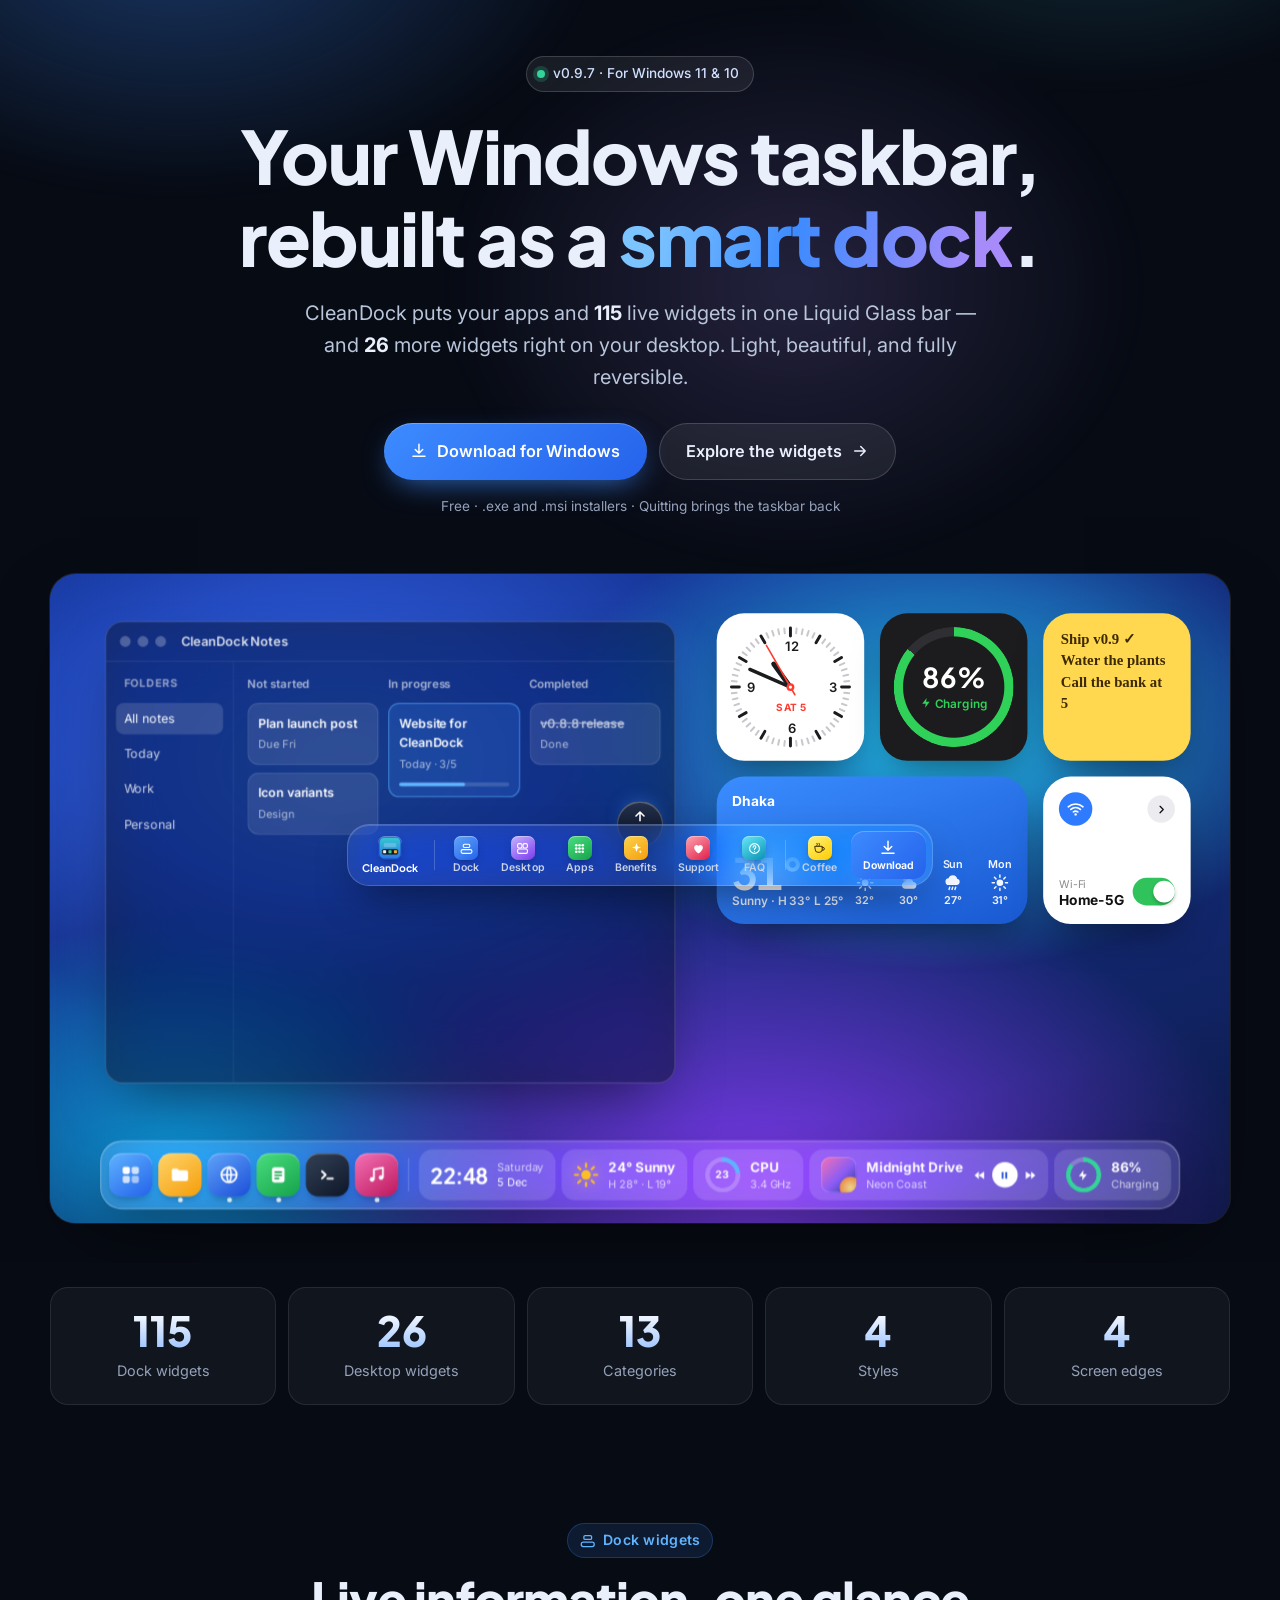
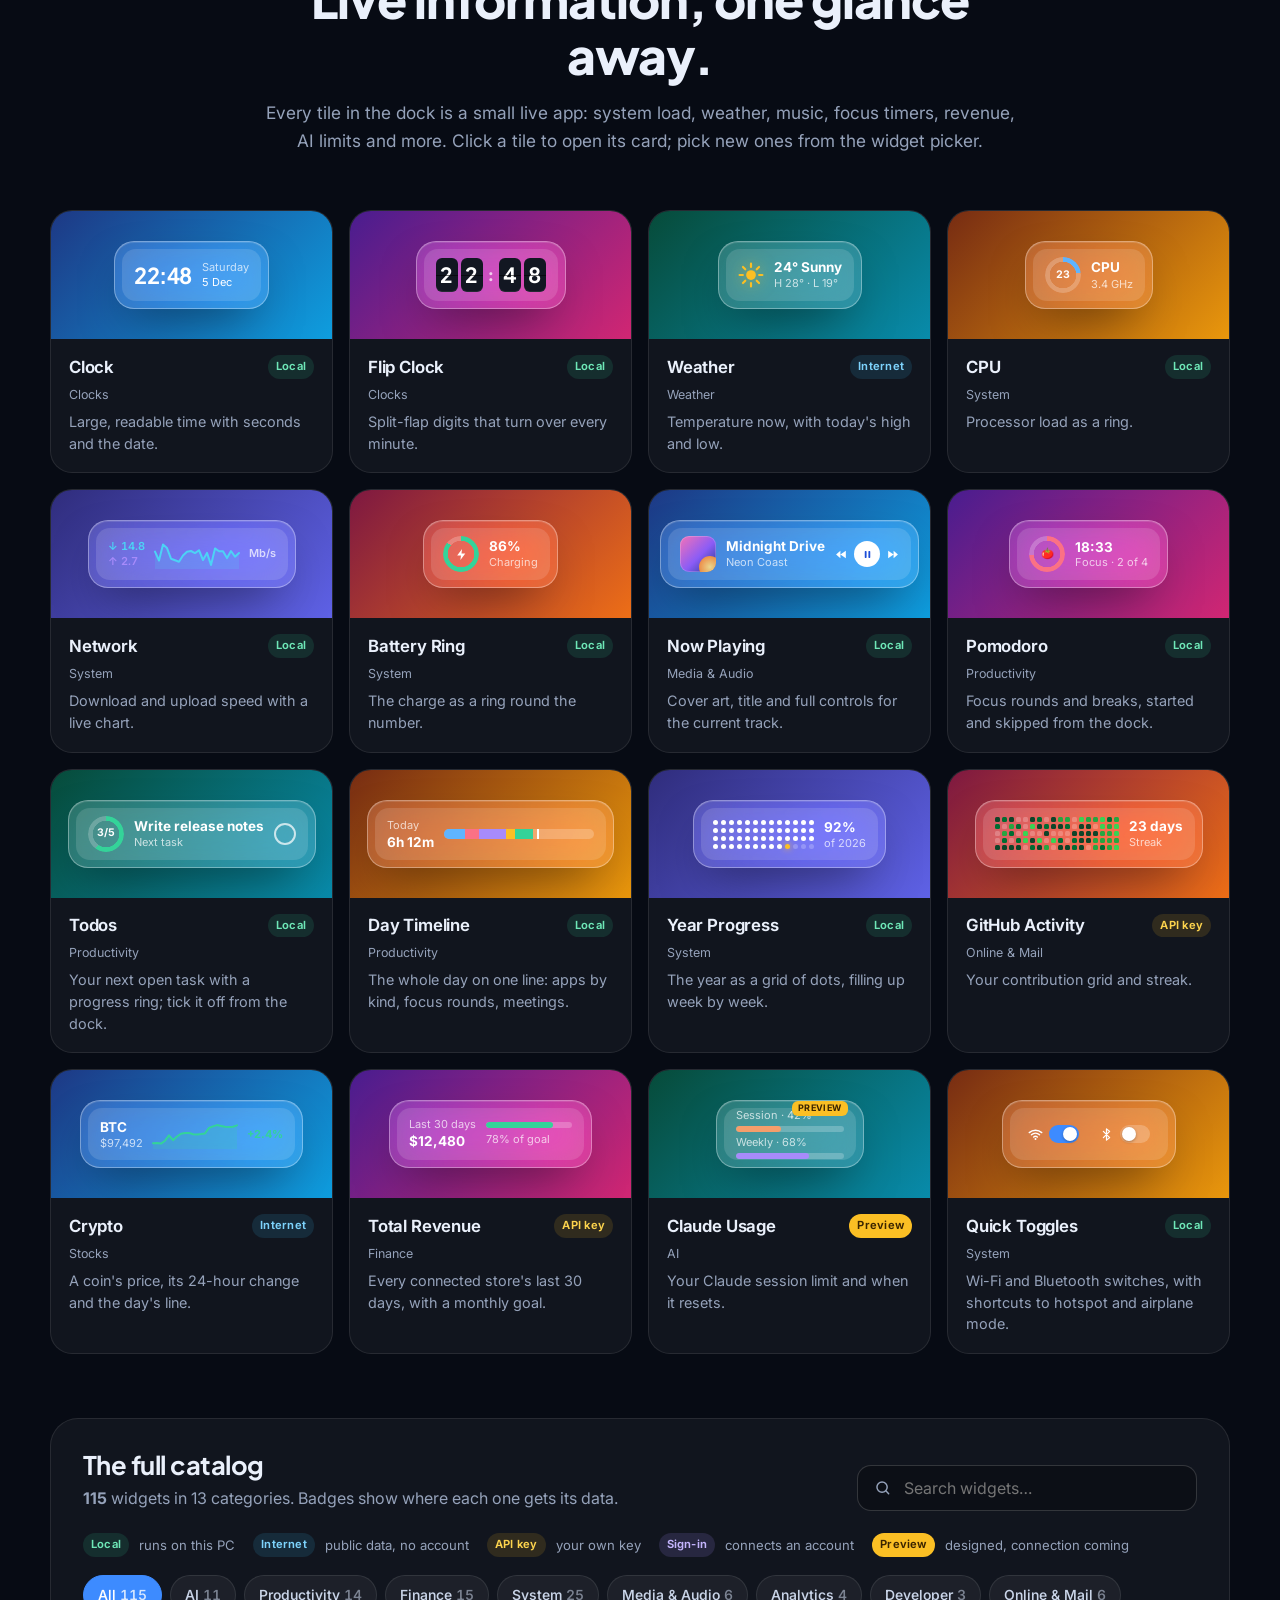
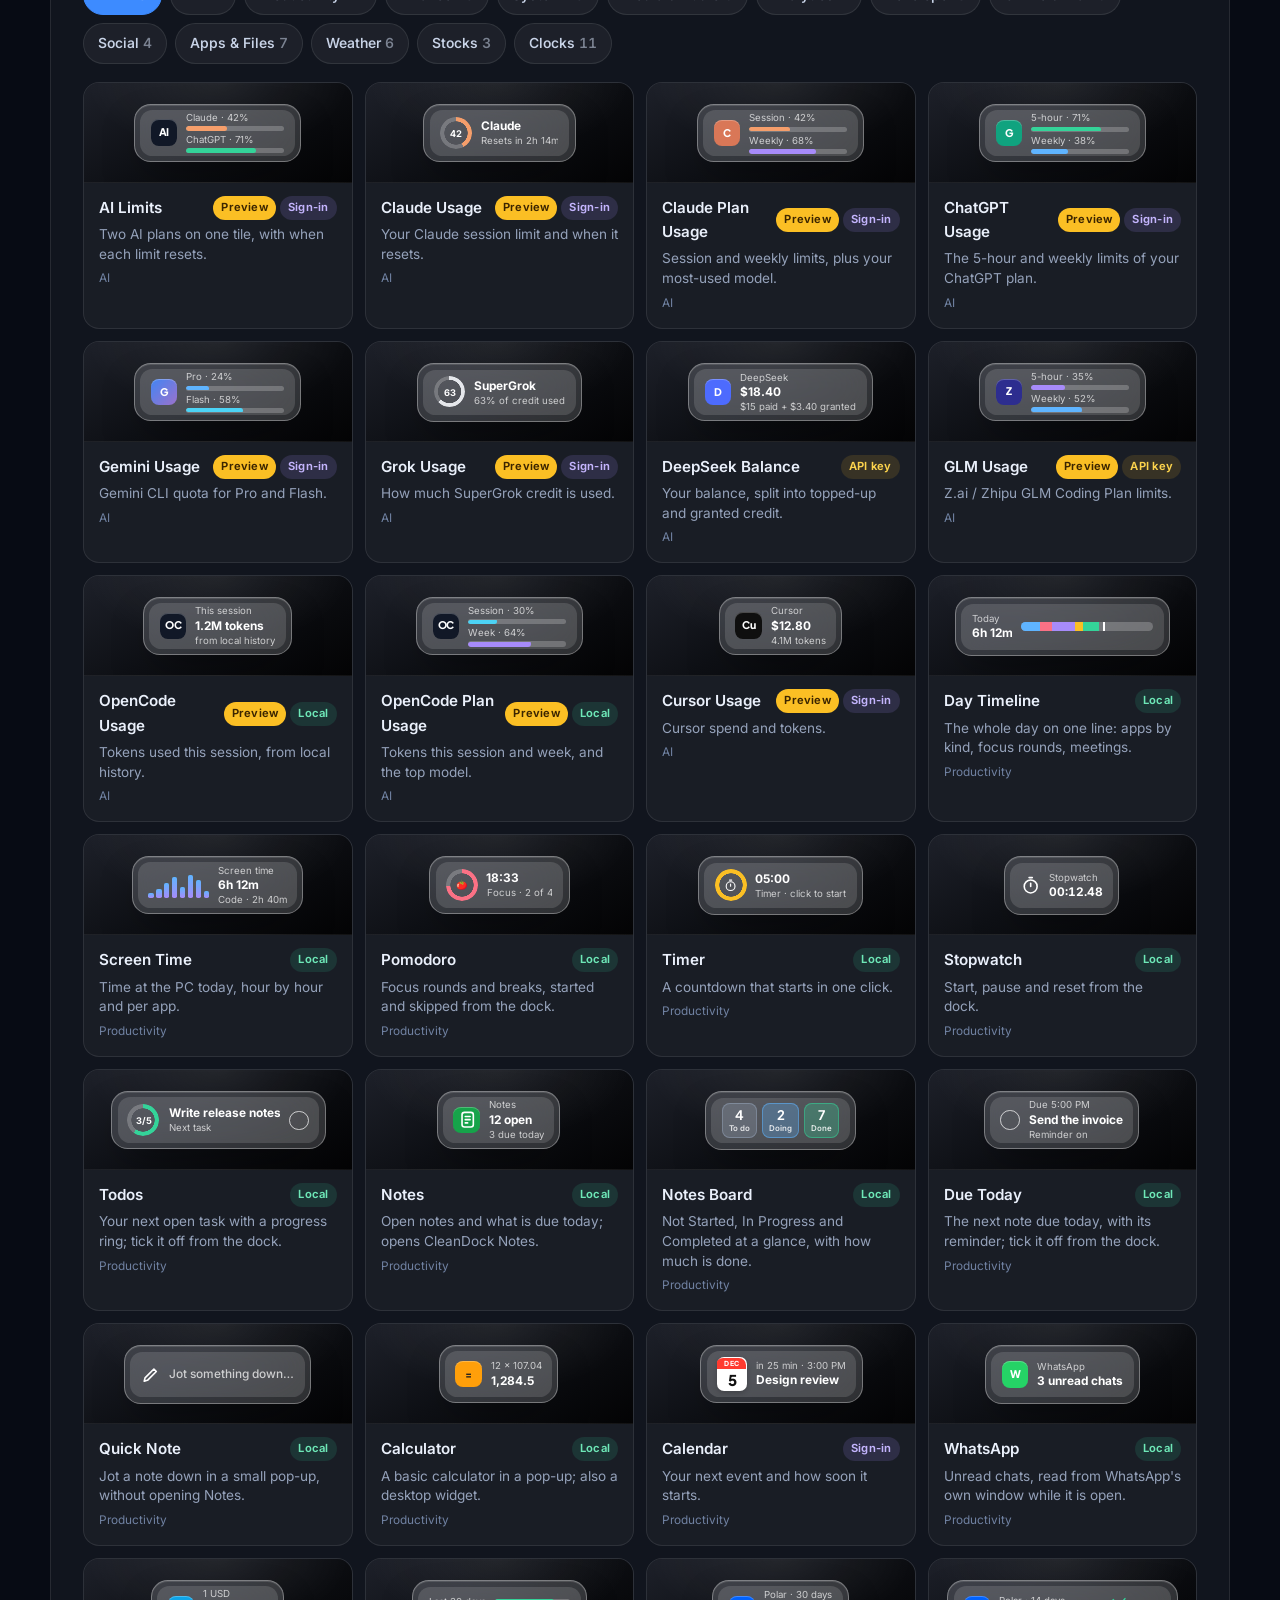
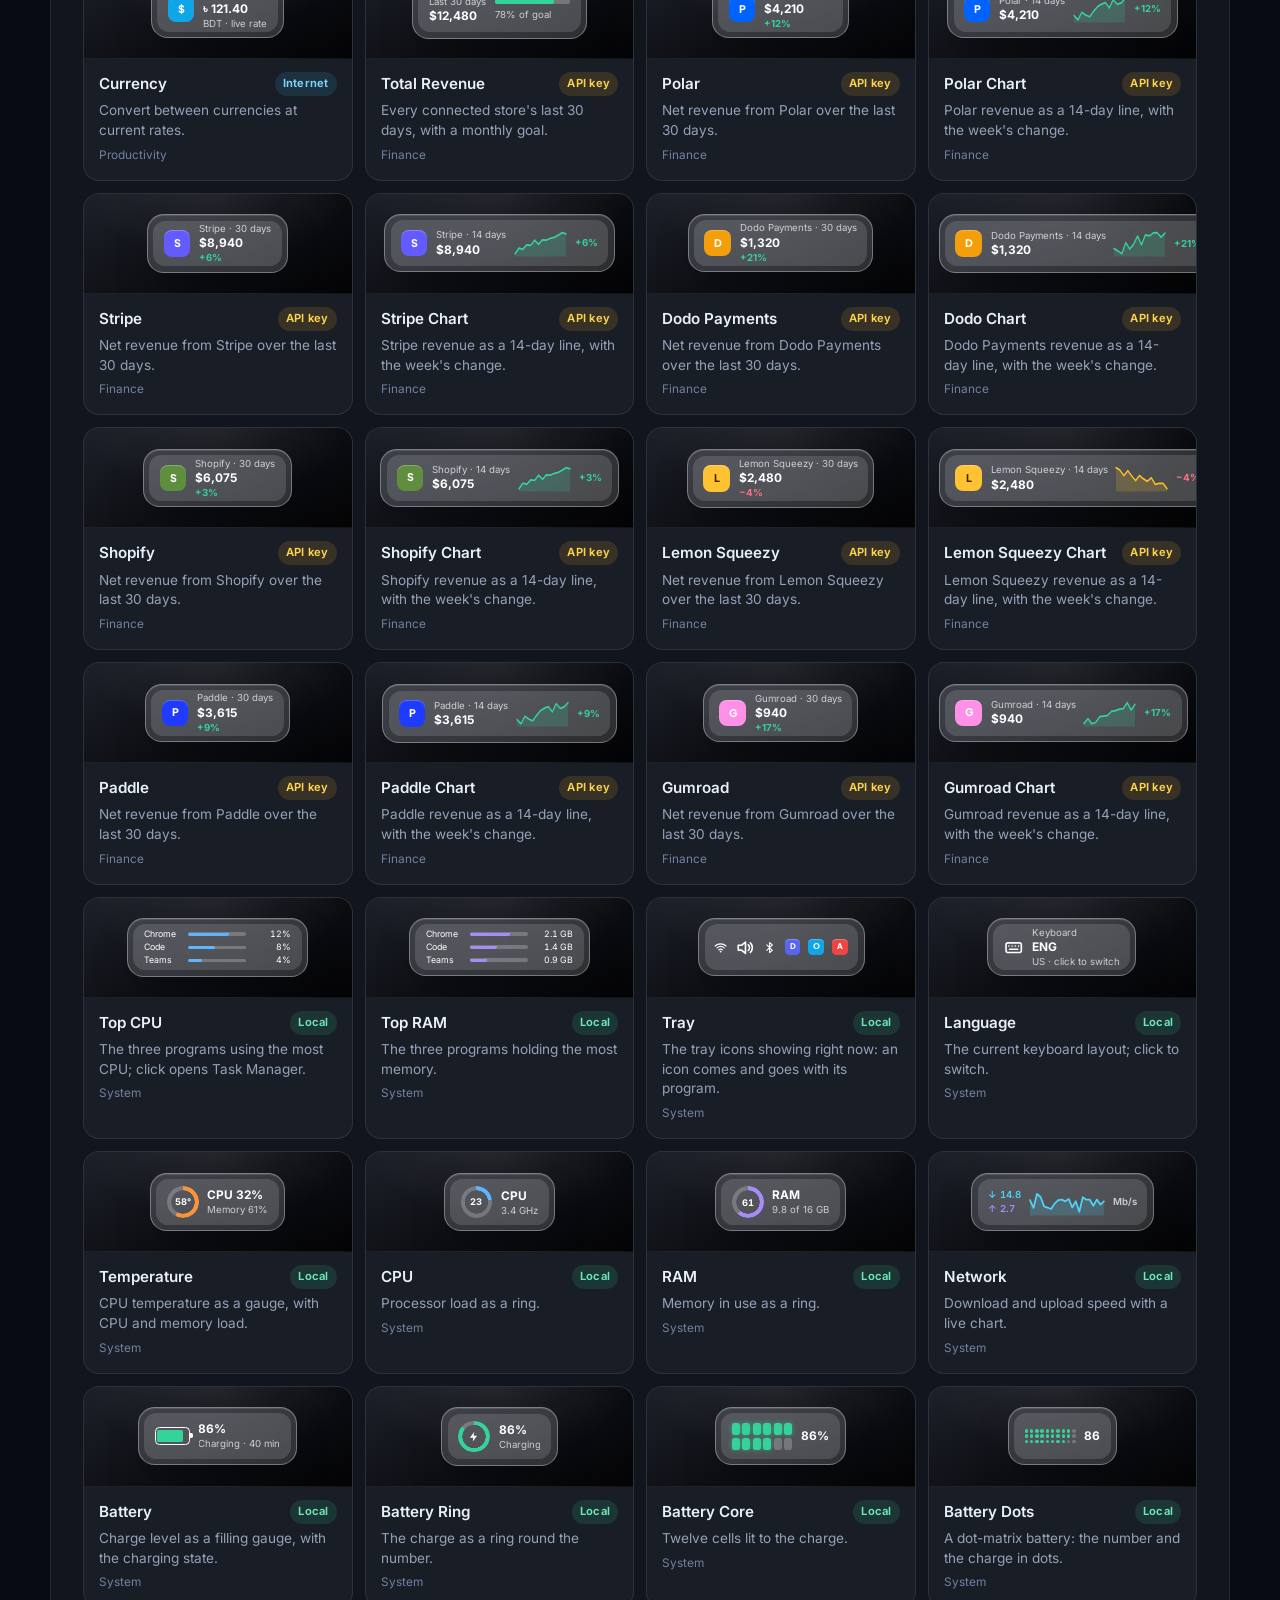
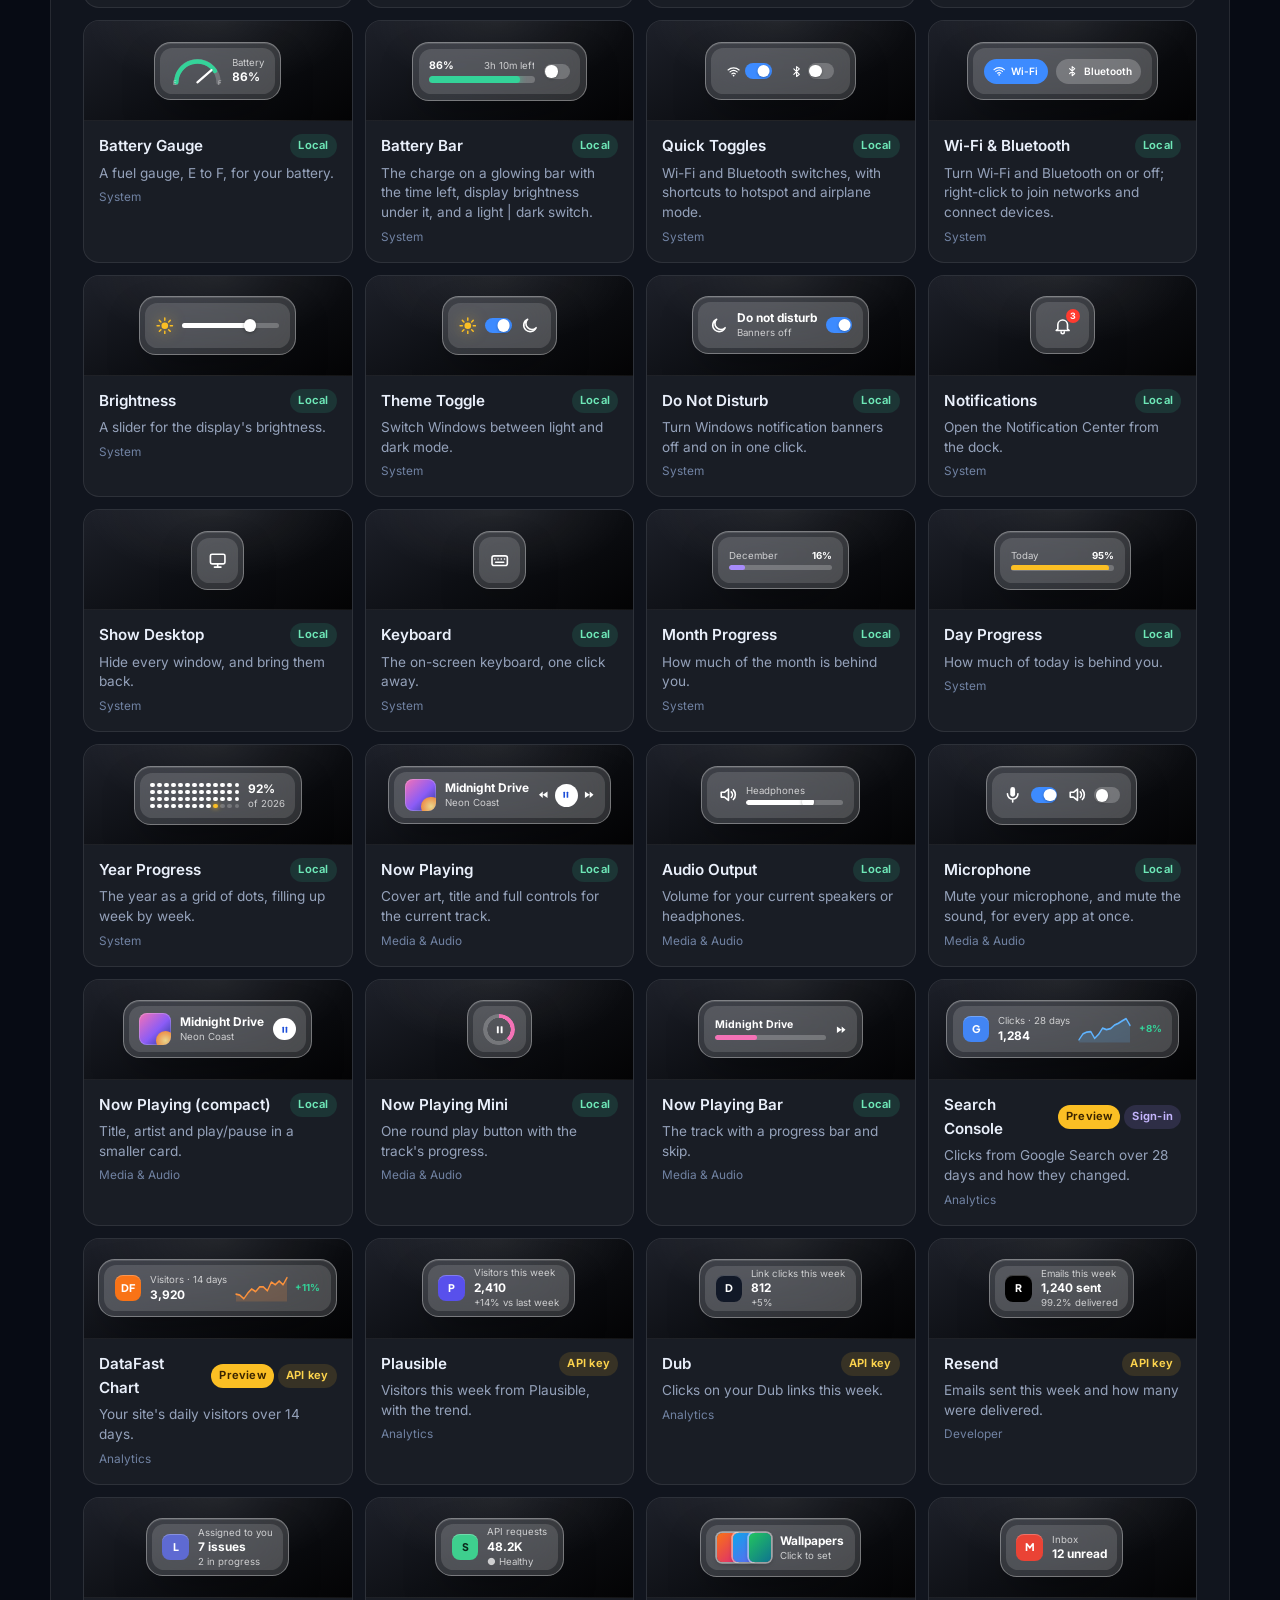
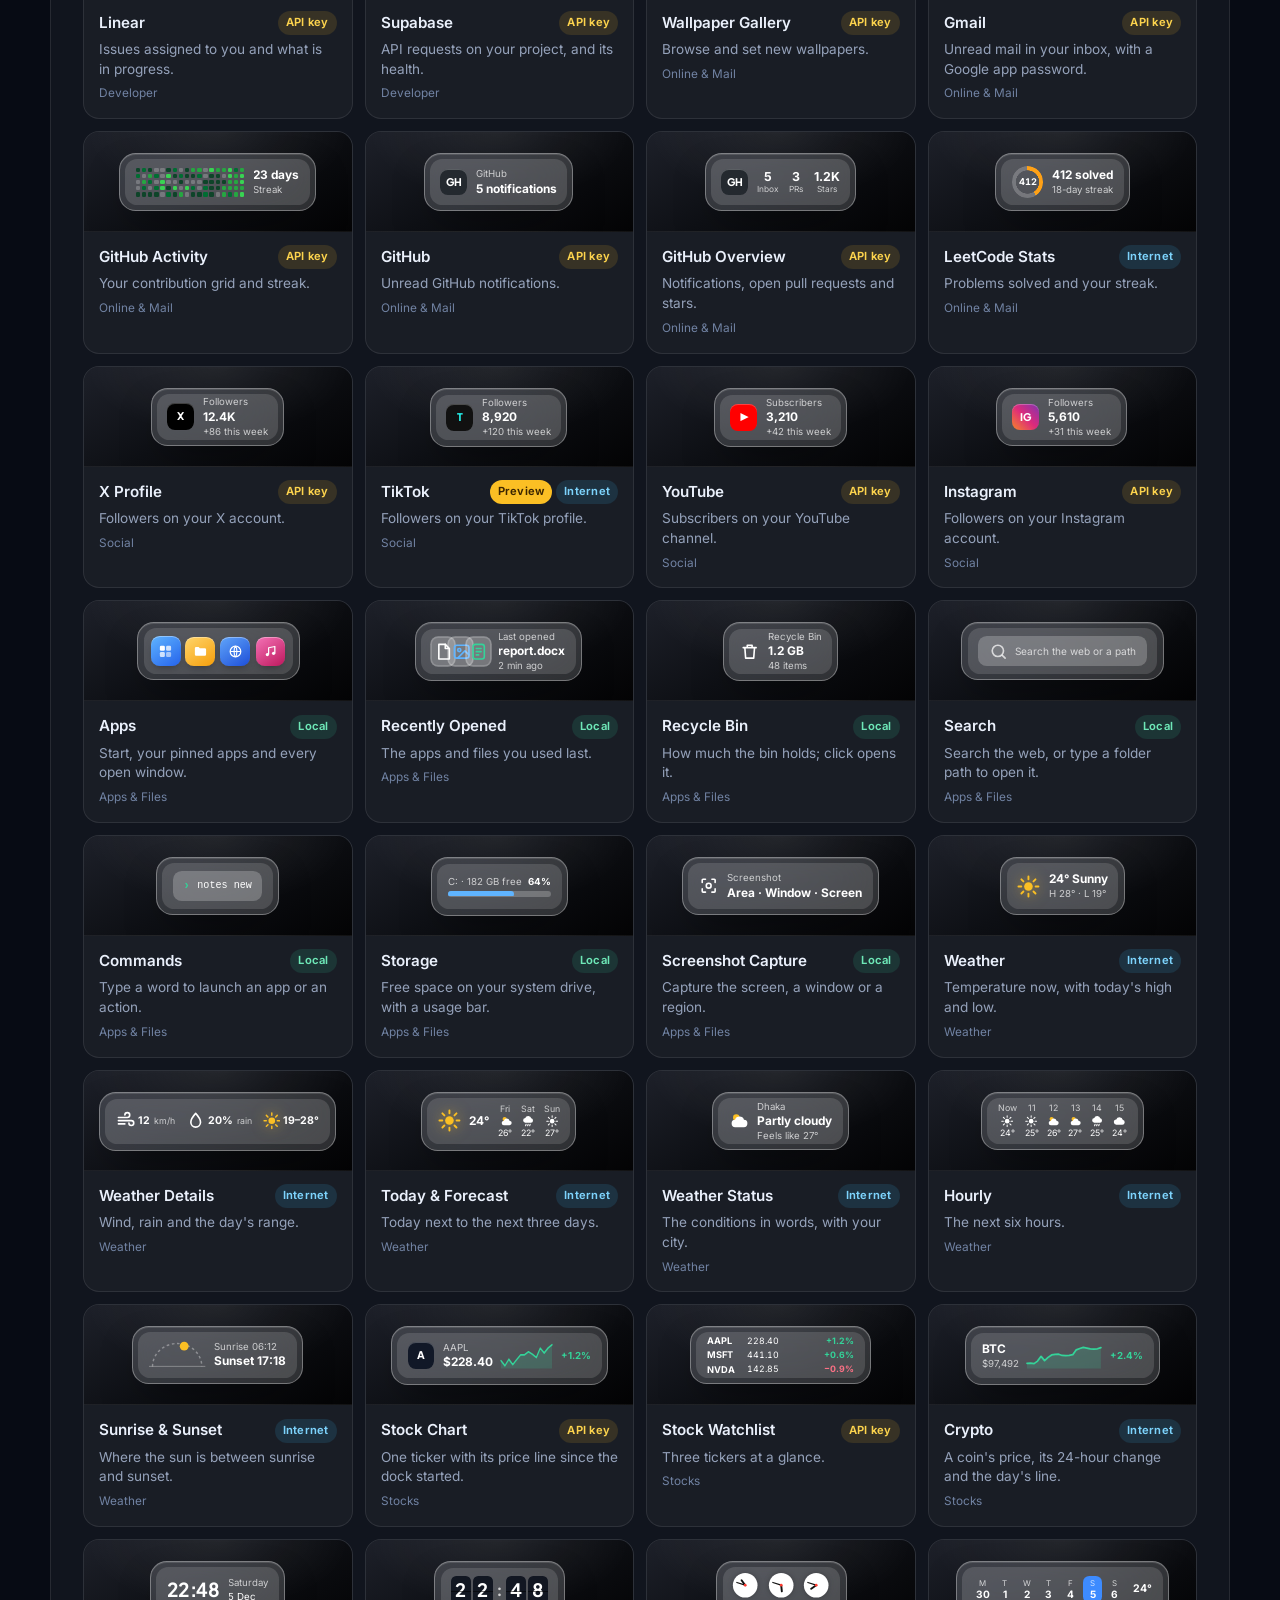
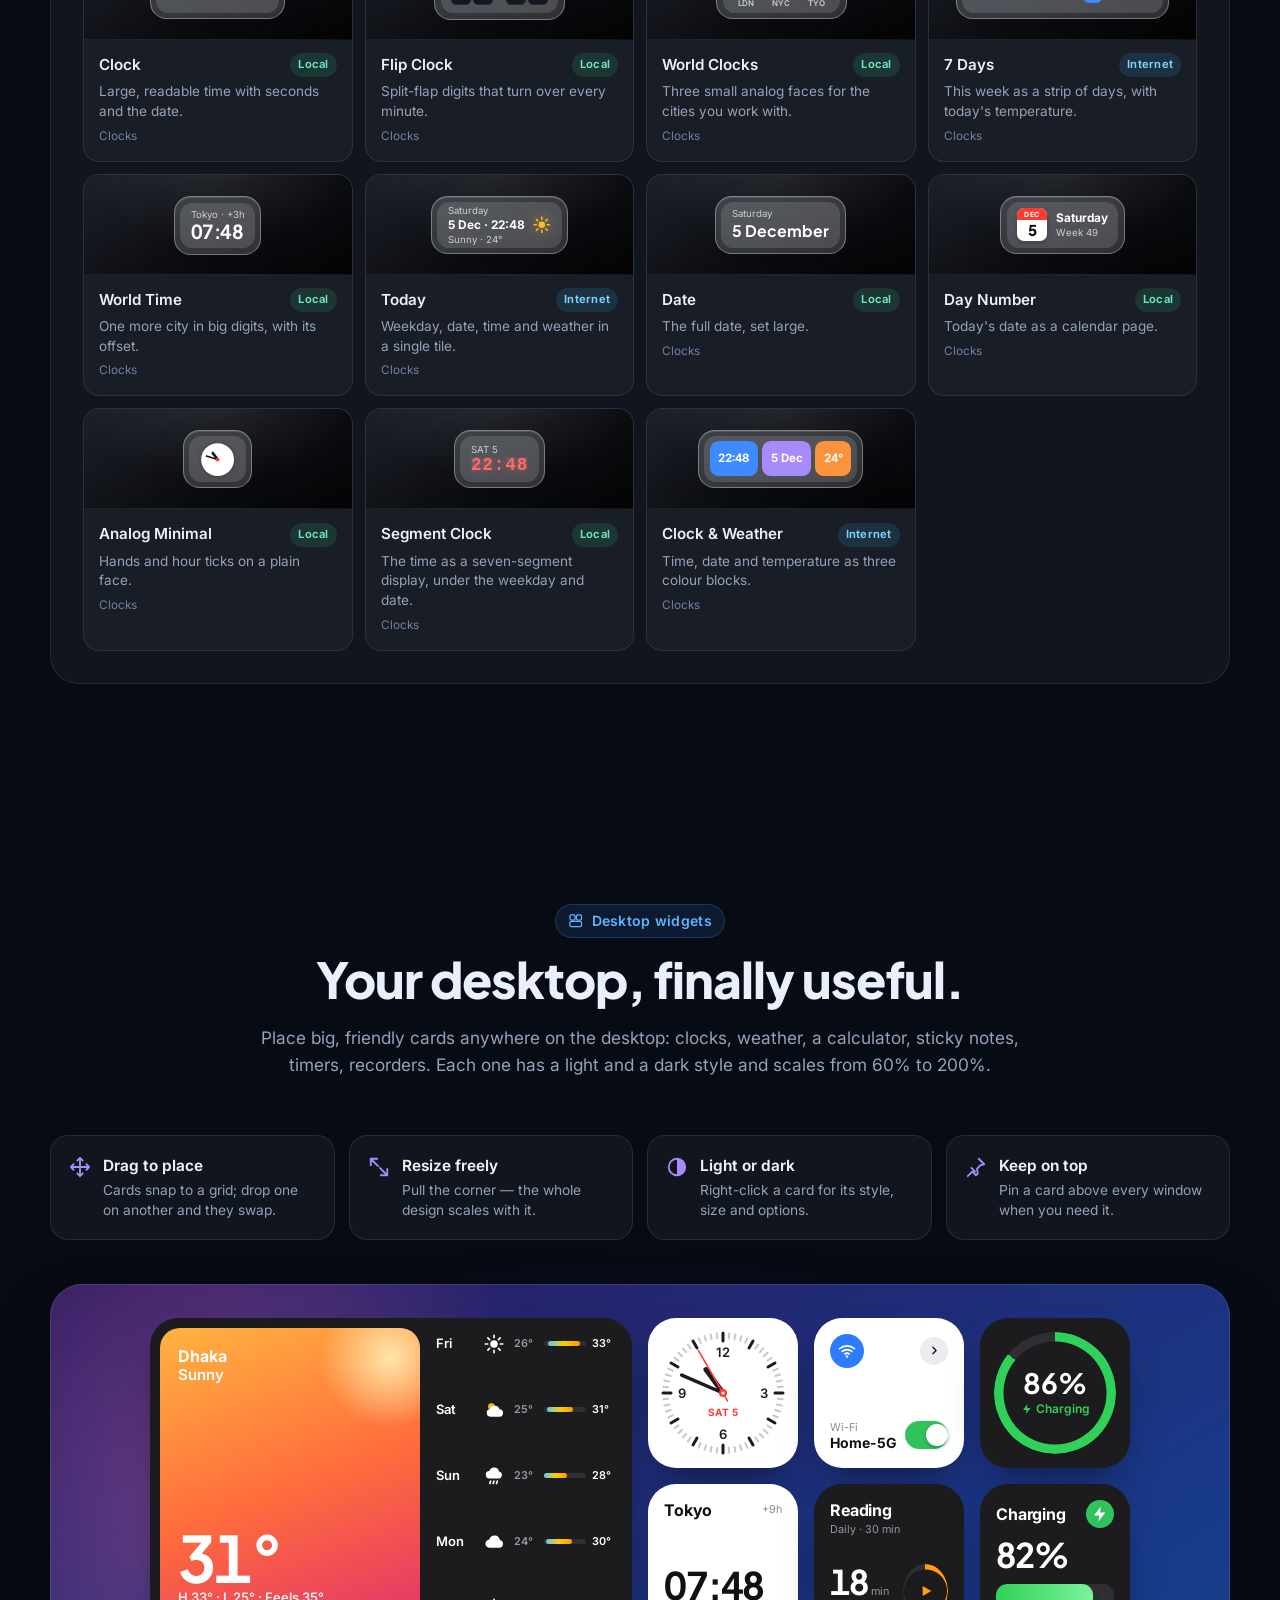
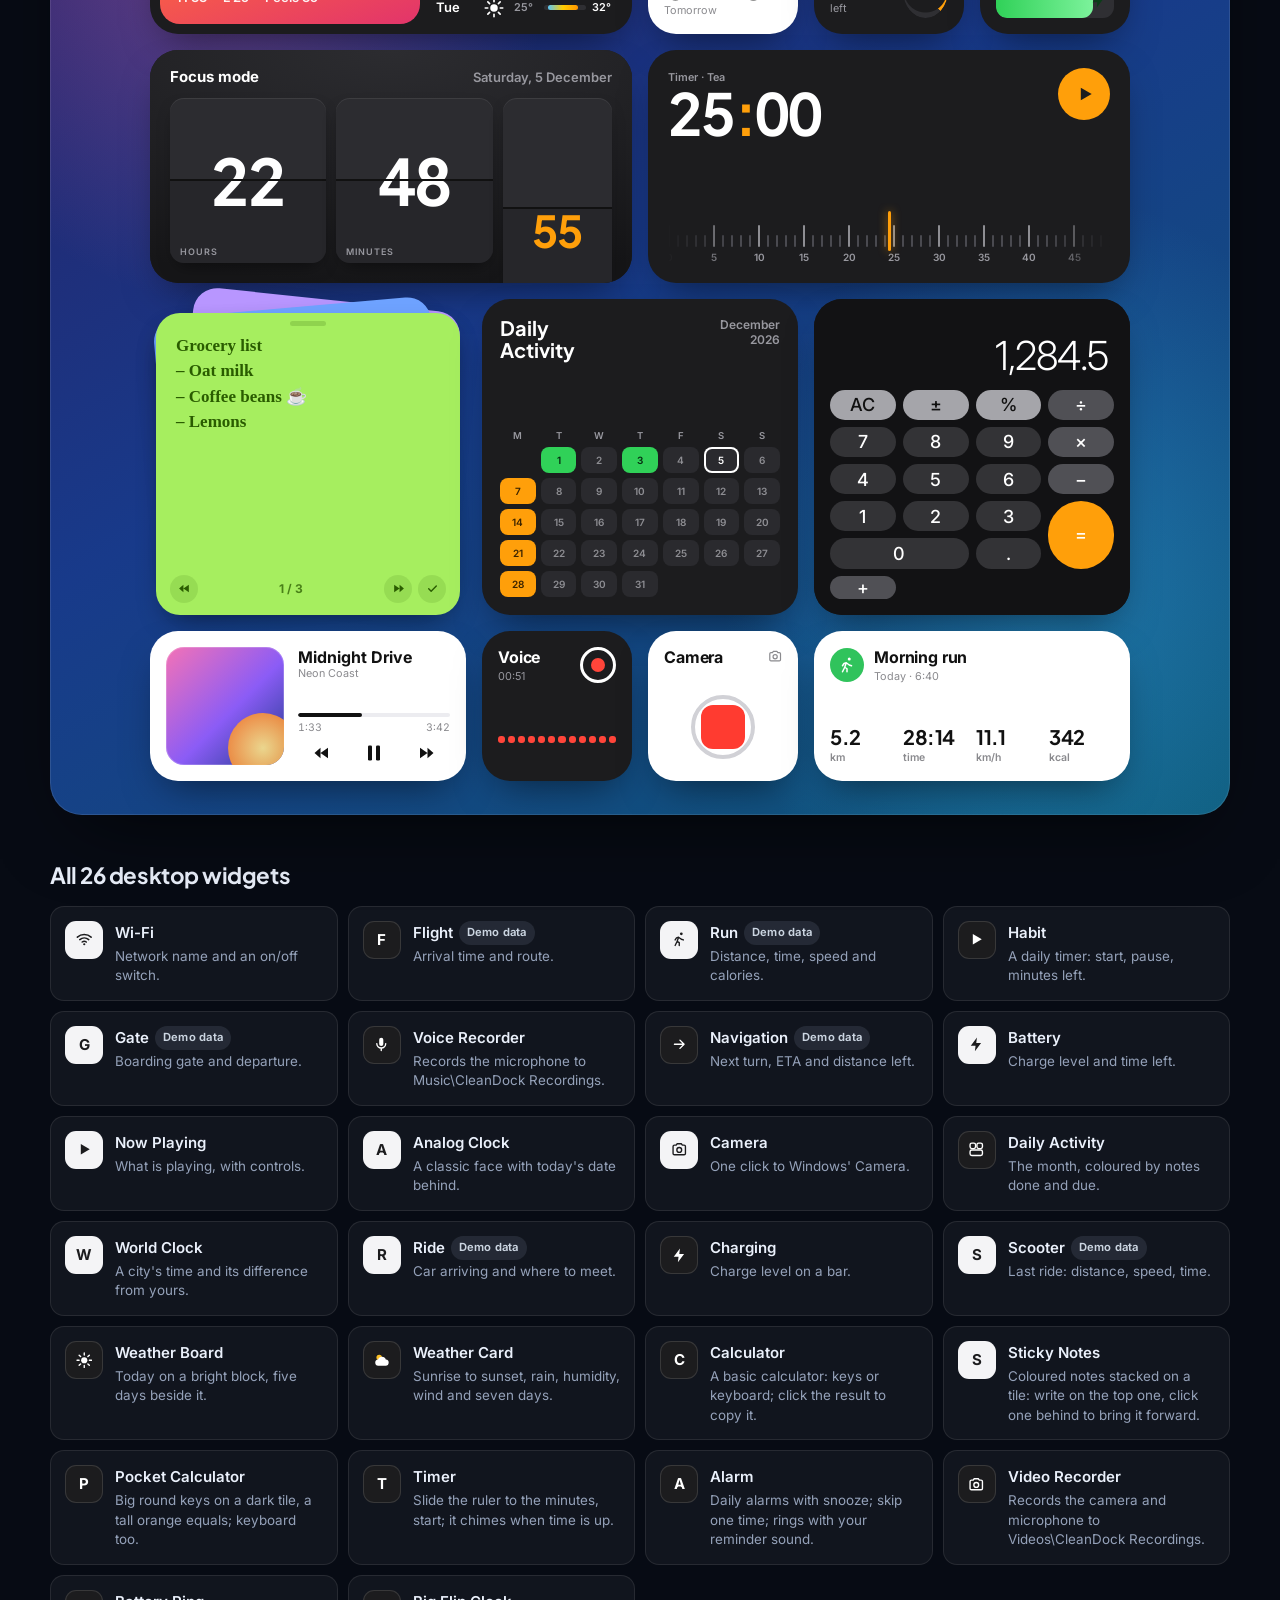
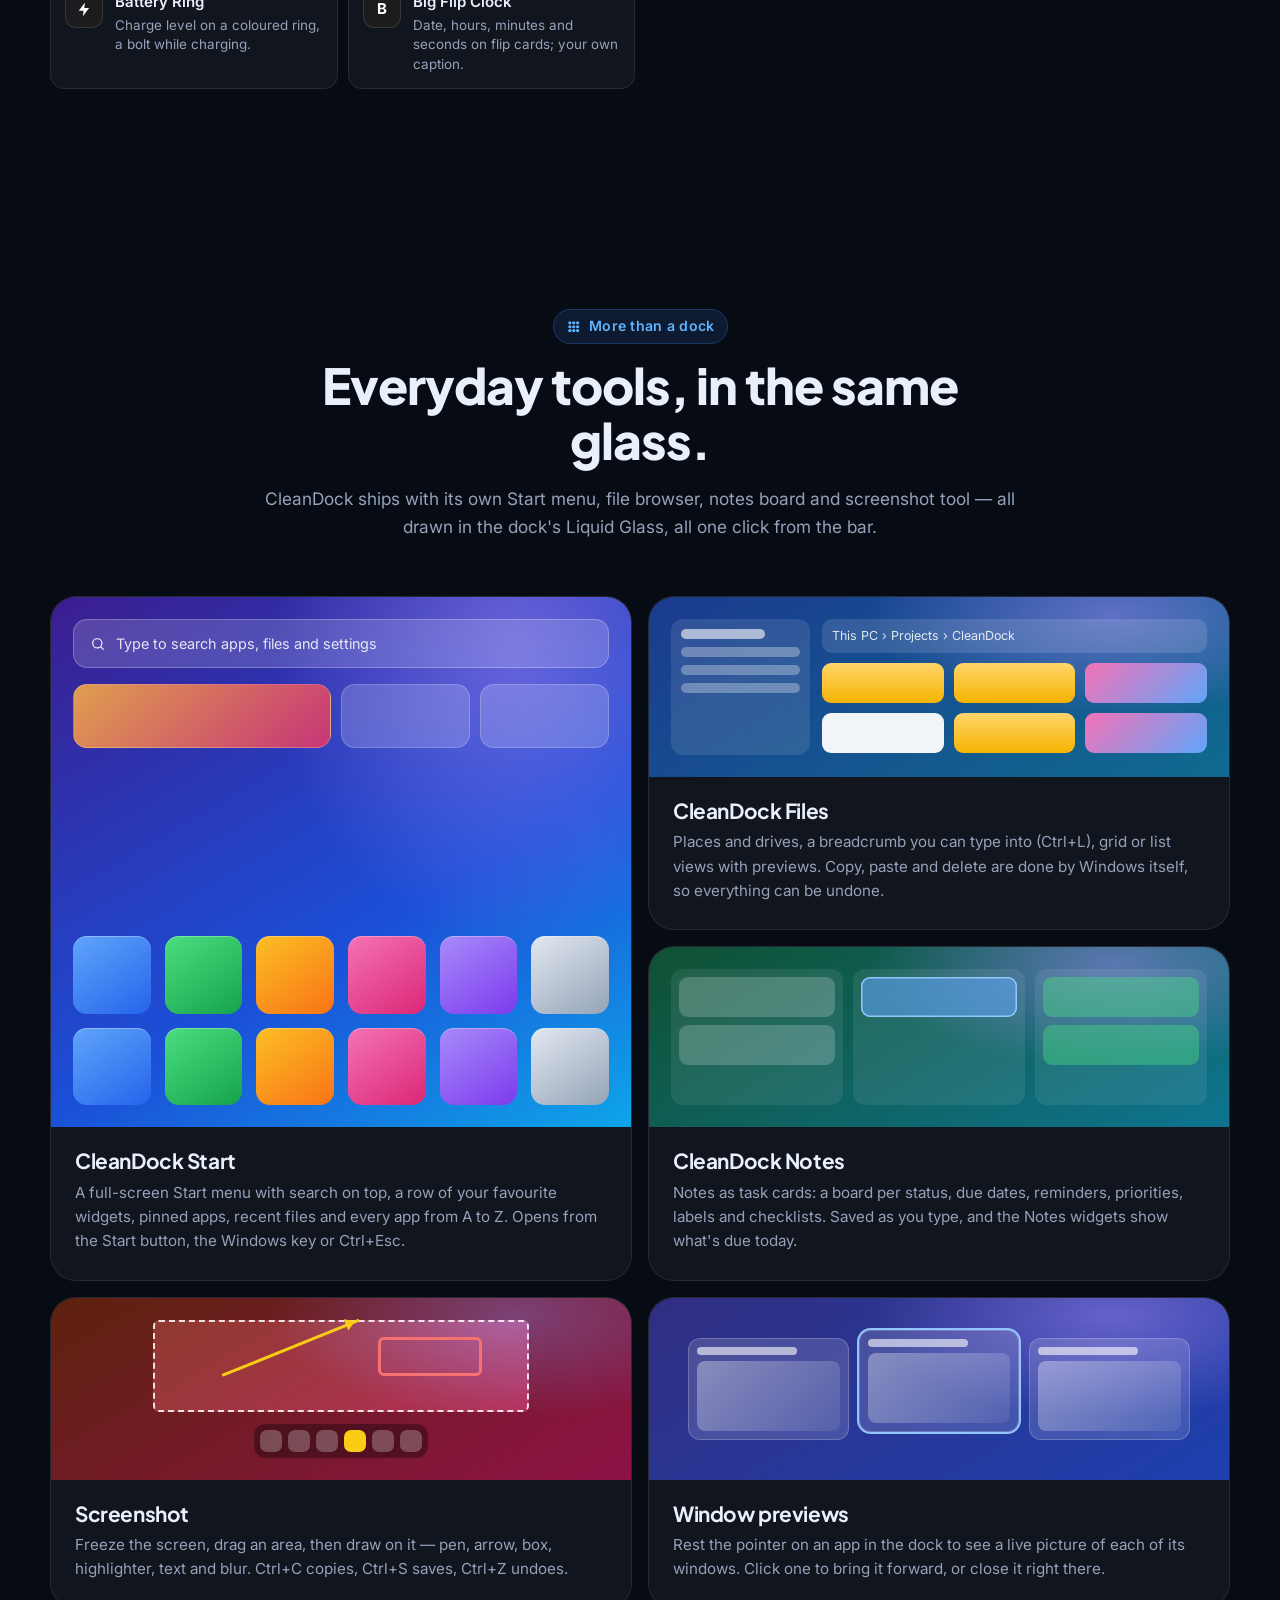
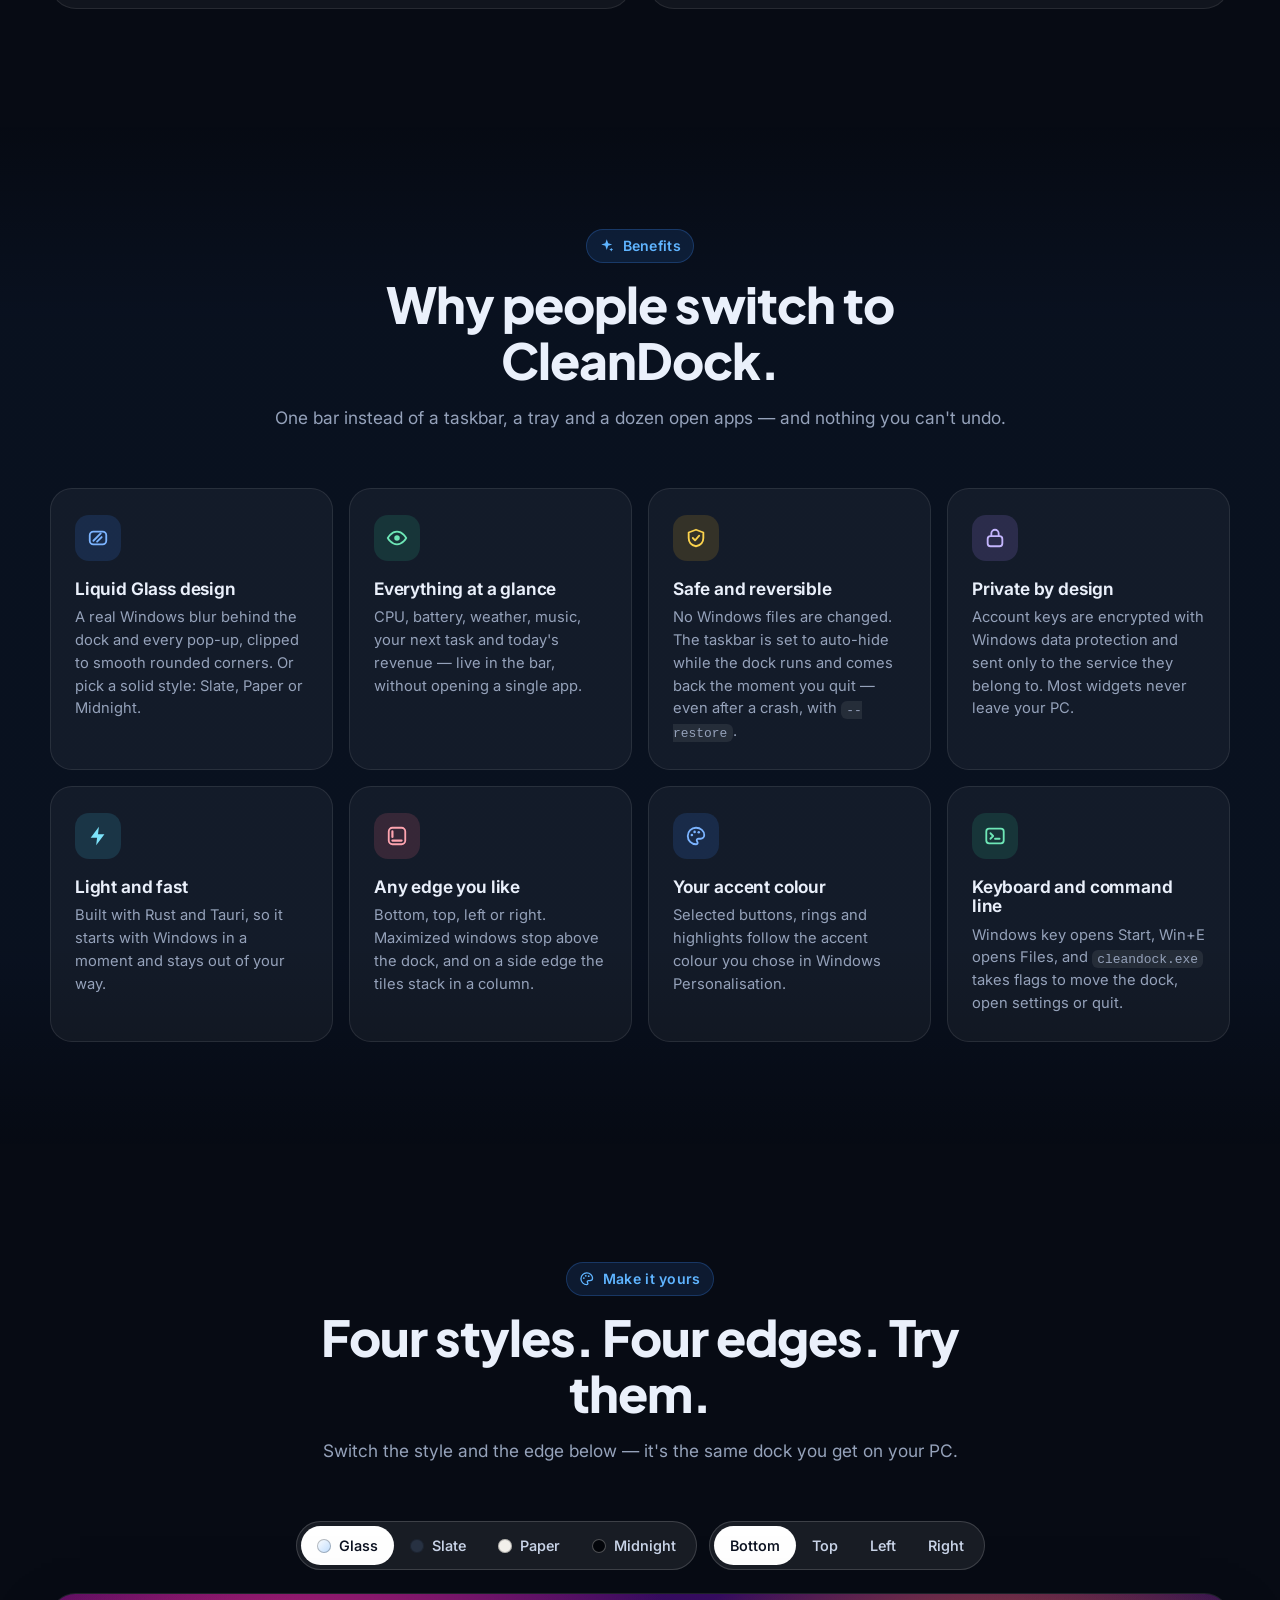
==== index.html @ ce604b56 "Update website from CleanDock@0ef0b49" ====
<!doctype html>
<html lang="en" class="no-js">
<head>
  <meta charset="utf-8">
  <meta name="viewport" content="width=device-width, initial-scale=1, viewport-fit=cover">
  <title>CleanDock — Free Dock & Widgets for Windows 11 and 10</title>
  <meta name="description" content="Replace the Windows 11/10 taskbar with CleanDock: one Liquid Glass dock for your apps and 115 live widgets, plus 26 desktop widgets. Free and fully reversible.">
  <link rel="canonical" href="https://cleandock.site/">
  <meta name="robots" content="index, follow, max-image-preview:large, max-snippet:-1">
  <meta name="theme-color" content="#070b14">
  <meta name="color-scheme" content="dark">
  <meta name="application-name" content="CleanDock">

  <!-- social sharing -->
  <meta property="og:type" content="website">
  <meta property="og:site_name" content="CleanDock">
  <meta property="og:url" content="https://cleandock.site/">
  <meta property="og:title" content="CleanDock — Free Dock & Widgets for Windows 11 and 10">
  <meta property="og:description" content="Your apps and 115 live widgets in one Liquid Glass bar, plus 26 desktop widgets. A free taskbar replacement for Windows 11 and 10.">
  <meta property="og:image" content="https://cleandock.site/assets/og-image.png">
  <meta property="og:image:width" content="1200">
  <meta property="og:image:height" content="630">
  <meta property="og:image:alt" content="CleanDock: a Liquid Glass dock with apps and live widgets for Windows 11 and 10">
  <meta property="og:locale" content="en_US">
  <meta name="twitter:card" content="summary_large_image">
  <meta name="twitter:title" content="CleanDock — Free Dock & Widgets for Windows 11 and 10">
  <meta name="twitter:description" content="Your apps and 115 live widgets in one Liquid Glass bar, plus 26 desktop widgets. A free taskbar replacement for Windows 11 and 10.">
  <meta name="twitter:image" content="https://cleandock.site/assets/og-image.png">

  <!-- icons -->
  <link rel="icon" href="/favicon.ico" sizes="any">
  <link rel="icon" type="image/png" sizes="128x128" href="/assets/icon-128.png">
  <link rel="apple-touch-icon" href="/apple-touch-icon.png">
  <link rel="manifest" href="/site.webmanifest">

  <script type="application/ld+json">
  {
    "@context": "https://schema.org",
    "@graph": [
      {
        "@type": "WebSite",
        "@id": "https://cleandock.site/#website",
        "url": "https://cleandock.site/",
        "name": "CleanDock",
        "inLanguage": "en"
      },
      {
        "@type": "SoftwareApplication",
        "@id": "https://cleandock.site/#app",
        "name": "CleanDock",
        "url": "https://cleandock.site/",
        "description": "Replace the Windows 11/10 taskbar with CleanDock: one Liquid Glass dock for your apps and 115 live widgets, plus 26 desktop widgets. Free and fully reversible.",
        "image": "https://cleandock.site/assets/og-image.png",
        "screenshot": "https://cleandock.site/assets/og-image.png",
        "operatingSystem": "Windows 11, Windows 10",
        "applicationCategory": "UtilitiesApplication",
        "applicationSubCategory": "Taskbar replacement",
        "downloadUrl": "https://github.com/jehadsoftifybd/CleanDock-releases/releases/latest/download/CleanDock-Setup.exe",
        "installUrl": "https://github.com/jehadsoftifybd/CleanDock-releases/releases/latest/download/CleanDock-Setup.exe",
        "offers": {
          "@type": "Offer",
          "price": "0",
          "priceCurrency": "USD"
        },
        "featureList": [
          "Replaces the Windows taskbar with a Liquid Glass dock on any screen edge",
          "115 live dock widgets in 13 categories",
          "26 desktop widgets with light and dark styles",
          "Own Start menu, file browser, notes board and screenshot tool",
          "Restores the original taskbar when you quit"
        ]
      },
      {
        "@type": "FAQPage",
        "@id": "https://cleandock.site/#faq",
        "mainEntity": [
          {
            "@type": "Question",
            "name": "Is CleanDock free?",
            "acceptedAnswer": {
              "@type": "Answer",
              "text": "Yes. Download it, use every widget, no account needed. If you'd like to support it, you can buy me a coffee."
            }
          },
          {
            "@type": "Question",
            "name": "Does it change Windows files?",
            "acceptedAnswer": {
              "@type": "Answer",
              "text": "No. While the dock is open it switches the taskbar to auto-hide and hides its window. Quitting restores both. The original setting is kept in %LOCALAPPDATA%\\CleanDock\\taskbar.state so --restore can put it back even after a crash."
            }
          },
          {
            "@type": "Question",
            "name": "Which Windows versions are supported?",
            "acceptedAnswer": {
              "@type": "Answer",
              "text": "Windows 11 and Windows 10, 64-bit. Download the .exe installer, or the .msi if you deploy with policies."
            }
          },
          {
            "@type": "Question",
            "name": "How do I add or remove widgets?",
            "acceptedAnswer": {
              "@type": "Answer",
              "text": "Run CleanDock again while it's open, or right-click the dock, to open the widget picker. \"Ready to use\" shows everything that works right away; account widgets show \"Click to connect\" until you paste a key."
            }
          },
          {
            "@type": "Question",
            "name": "Where are my account keys stored?",
            "acceptedAnswer": {
              "@type": "Answer",
              "text": "Only on your PC, encrypted with Windows data protection (DPAPI). Each key is sent only to the service it belongs to."
            }
          },
          {
            "@type": "Question",
            "name": "What are \"Preview\" widgets?",
            "acceptedAnswer": {
              "@type": "Answer",
              "text": "They're finished designs — like Claude, ChatGPT, Gemini and Cursor usage — that still show sample numbers while their connection is being built. They're marked in the picker."
            }
          },
          {
            "@type": "Question",
            "name": "Does it start with Windows?",
            "acceptedAnswer": {
              "@type": "Answer",
              "text": "Yes, an installed copy always starts with Windows. You can still switch it off in Windows Settings → Apps → Startup, and CleanDock respects that."
            }
          }
        ]
      }
    ]
  }
  </script>
  <link rel="preconnect" href="https://fonts.googleapis.com">
  <link rel="preconnect" href="https://fonts.gstatic.com" crossorigin>
  <link href="https://fonts.googleapis.com/css2?family=Inter:wght@400;500;600;700&family=Plus+Jakarta+Sans:wght@600;700;800&display=swap" rel="stylesheet">
  <link rel="stylesheet" href="styles.css?v=15">
</head>
<body>

<!-- ───────────── Navigation ───────────── -->
<header class="nav" id="top">
  <button class="to-top" id="toTop" type="button" aria-label="Back to top" data-tip="Back to top"><svg><use href="#i-up"/></svg></button>
  <nav class="nav-dock" id="navDock" aria-label="Main">
    <a class="nd-brand" href="#top" aria-label="CleanDock home" data-tip="Home">
      <img class="nd-ic" src="assets/icon-128.png" alt="" width="24" height="24">
      <span class="nd-name">CleanDock</span>
    </a>
    <span class="nd-sep" aria-hidden="true"></span>
    <a class="nd-item" href="#dock-widgets" data-tip="Dock widgets"><span class="nd-ic" style="--g:linear-gradient(145deg,#60a5fa,#2563eb)"><svg><use href="#i-dock"/></svg></span><span class="nd-label">Dock</span></a>
    <a class="nd-item" href="#desktop-widgets" data-tip="Desktop widgets"><span class="nd-ic" style="--g:linear-gradient(145deg,#c4b5fd,#7c3aed)"><svg><use href="#i-grid"/></svg></span><span class="nd-label">Desktop</span></a>
    <a class="nd-item" href="#apps" data-tip="Built-in apps"><span class="nd-ic" style="--g:linear-gradient(145deg,#4ade80,#16a34a)"><svg><use href="#i-apps"/></svg></span><span class="nd-label">Apps</span></a>
    <a class="nd-item" href="#features" data-tip="Benefits"><span class="nd-ic" style="--g:linear-gradient(145deg,#fcd34d,#f59e0b)"><svg><use href="#i-spark"/></svg></span><span class="nd-label">Benefits</span></a>
    <a class="nd-item" href="#support" data-tip="Support"><span class="nd-ic" style="--g:linear-gradient(145deg,#fda4af,#e11d48)"><svg><use href="#i-heart"/></svg></span><span class="nd-label">Support</span></a>
    <a class="nd-item" href="#faq" data-tip="FAQ"><span class="nd-ic" style="--g:linear-gradient(145deg,#67e8f9,#0891b2)"><svg><use href="#i-help"/></svg></span><span class="nd-label">FAQ</span></a>
    <span class="nd-sep" aria-hidden="true"></span>
    <button class="nd-item nd-coffee" id="coffeeBtn" type="button" data-tip="Support" aria-haspopup="menu" aria-expanded="false" aria-controls="coffeeMenu"><span class="nd-ic" style="--g:linear-gradient(145deg,#fff27a,#ffcc00)"><svg><use href="#i-coffee"/></svg></span><span class="nd-label">Coffee</span></button>
    <a class="nd-dl" data-link="download" href="#download" data-tip="Download"><svg><use href="#i-download"/></svg><span>Download</span></a>
  </nav>
</header>

<main>

<!-- ───────────── Hero ───────────── -->
<section class="hero">
  <div class="hero-glow" aria-hidden="true"></div>
  <div class="wrap hero-copy reveal">
    <a class="pill" href="#features"><span class="pill-dot"></span><span>v<span data-version>0.9.7</span> · For Windows 11 &amp; 10</span></a>
    <h1>Your Windows taskbar, rebuilt as a <span class="grad">smart dock</span>.</h1>
    <p class="lead">CleanDock puts your apps and <b data-count="dock">115</b> live widgets in one Liquid Glass bar — and <b>26</b> more widgets right on your desktop. Light, beautiful, and fully reversible.</p>
    <div class="hero-cta">
      <a class="btn btn-lg btn-primary" data-link="download" href="#download">
        <svg class="i"><use href="#i-download"/></svg> Download for Windows
      </a>
      <a class="btn btn-lg btn-ghost" href="#dock-widgets">Explore the widgets <svg class="i"><use href="#i-arrow"/></svg></a>
    </div>
    <p class="fine">Free · .exe and .msi installers · Quitting brings the taskbar back</p>
  </div>

  <div class="wrap">
    <div class="stage-wrap reveal" data-stage="1200x660">
      <div class="stage screen" id="heroStage">
        <div class="wall" aria-hidden="true"></div>

        <!-- a window behind the widgets -->
        <div class="mock-win">
          <div class="mw-bar"><i></i><i></i><i></i><span>CleanDock Notes</span></div>
          <div class="mw-body">
            <div class="mw-side"><b>Folders</b><span class="on">All notes</span><span>Today</span><span>Work</span><span>Personal</span></div>
            <div class="mw-board">
              <div class="mw-col"><em>Not started</em><div class="mw-card"><b>Plan launch post</b><small>Due Fri</small></div><div class="mw-card"><b>Icon variants</b><small>Design</small></div></div>
              <div class="mw-col"><em>In progress</em><div class="mw-card hot"><b>Website for CleanDock</b><small>Today · 3/5</small><span class="mw-prog"><i style="width:60%"></i></span></div></div>
              <div class="mw-col"><em>Completed</em><div class="mw-card done"><b>v0.8.8 release</b><small>Done</small></div></div>
            </div>
          </div>
        </div>

        <!-- desktop widgets on the hero desktop -->
        <div class="hero-desk">
          <div class="dw dw-s light" data-dw="analog"></div>
          <div class="dw dw-s dark" data-dw="batteryRing"></div>
          <div class="dw dw-w dark" data-dw="weatherMini"></div>
          <div class="dw dw-s sticky-y" data-dw="stickySmall"></div>
          <div class="dw dw-s light" data-dw="wifi"></div>
        </div>

        <!-- the dock -->
        <div class="dock skin-glass pos-bottom" id="heroDock"></div>
      </div>
    </div>
  </div>
</section>

<!-- ───────────── Numbers ───────────── -->
<section class="numbers">
  <div class="wrap nums reveal">
    <div><b data-count="dock">115</b><span>Dock widgets</span></div>
    <div><b>26</b><span>Desktop widgets</span></div>
    <div><b>13</b><span>Categories</span></div>
    <div><b>4</b><span>Styles</span></div>
    <div><b>4</b><span>Screen edges</span></div>
  </div>
</section>

<!-- ───────────── Dock widgets ───────────── -->
<section class="sec" id="dock-widgets">
  <div class="wrap">
    <div class="sec-head reveal">
      <span class="eyebrow"><svg class="i"><use href="#i-dock"/></svg> Dock widgets</span>
      <h2>Live information, one glance away.</h2>
      <p>Every tile in the dock is a small live app: system load, weather, music, focus timers, revenue, AI limits and more. Click a tile to open its card; pick new ones from the widget picker.</p>
    </div>

    <div class="tile-grid" id="tileGrid"></div>

    <div class="cat-browser reveal" id="catalog">
      <div class="cb-head">
        <div>
          <h3>The full catalog</h3>
          <p class="muted"><b data-count="dock">115</b> widgets in 13 categories. Badges show where each one gets its data.</p>
        </div>
        <label class="search">
          <svg class="i"><use href="#i-search"/></svg>
          <input id="cbSearch" type="search" placeholder="Search widgets…" autocomplete="off">
        </label>
      </div>
      <div class="legend">
        <span class="badge ok">Local</span> runs on this PC
        <span class="badge info">Internet</span> public data, no account
        <span class="badge warn">API key</span> your own key
        <span class="badge vio">Sign-in</span> connects an account
        <span class="badge prev">Preview</span> designed, connection coming
      </div>
      <div class="chips" id="cbTabs" role="tablist" aria-label="Widget categories"></div>
      <div class="cb-list" id="cbList"></div>
      <p class="cb-empty muted" id="cbEmpty" hidden>No widget matches that search.</p>
    </div>
  </div>
</section>

<!-- ───────────── Desktop widgets ───────────── -->
<section class="sec sec-desk" id="desktop-widgets">
  <div class="wrap">
    <div class="sec-head reveal">
      <span class="eyebrow"><svg class="i"><use href="#i-grid"/></svg> Desktop widgets</span>
      <h2>Your desktop, finally useful.</h2>
      <p>Place big, friendly cards anywhere on the desktop: clocks, weather, a calculator, sticky notes, timers, recorders. Each one has a light and a dark style and scales from 60% to 200%.</p>
    </div>

    <div class="desk-how reveal">
      <div><svg class="i"><use href="#i-move"/></svg><b>Drag to place</b><span>Cards snap to a grid; drop one on another and they swap.</span></div>
      <div><svg class="i"><use href="#i-resize"/></svg><b>Resize freely</b><span>Pull the corner — the whole design scales with it.</span></div>
      <div><svg class="i"><use href="#i-contrast"/></svg><b>Light or dark</b><span>Right-click a card for its style, size and options.</span></div>
      <div><svg class="i"><use href="#i-pin"/></svg><b>Keep on top</b><span>Pin a card above every window when you need it.</span></div>
    </div>

    <div class="bento-zoom">
      <div class="bento" id="bento">
        <div class="dw b-34 dark" data-dw="weatherBoard"></div>
        <div class="dw b-12 light" data-dw="analog"></div>
        <div class="dw b-12 light" data-dw="wifi"></div>
        <div class="dw b-12 dark" data-dw="batteryRing"></div>
        <div class="dw b-12 light" data-dw="world"></div>
        <div class="dw b-12 dark" data-dw="habit"></div>
        <div class="dw b-12 dark" data-dw="charging"></div>
        <div class="dw b-33 dark" data-dw="flipBig"></div>
        <div class="dw b-33 dark" data-dw="timer"></div>
        <div class="dw b-24 sticky-stack" data-dw="sticky"></div>
        <div class="dw b-24 dark" data-dw="activity"></div>
        <div class="dw b-24 dark" data-dw="calcPad"></div>
        <div class="dw b-22 light" data-dw="music"></div>
        <div class="dw b-12 dark" data-dw="recorder"></div>
        <div class="dw b-12 light" data-dw="camera"></div>
        <div class="dw b-22 light" data-dw="run"></div>
      </div>
    </div>

    <div class="desk-all reveal">
      <h3>All 26 desktop widgets</h3>
      <div class="desk-list" id="deskList"></div>
    </div>
  </div>
</section>

<!-- ───────────── Built-in apps ───────────── -->
<section class="sec" id="apps">
  <div class="wrap">
    <div class="sec-head reveal">
      <span class="eyebrow"><svg class="i"><use href="#i-apps"/></svg> More than a dock</span>
      <h2>Everyday tools, in the same glass.</h2>
      <p>CleanDock ships with its own Start menu, file browser, notes board and screenshot tool — all drawn in the dock's Liquid Glass, all one click from the bar.</p>
    </div>

    <div class="apps">
      <article class="app-card big reveal">
        <div class="app-art art-start" aria-hidden="true">
          <div class="as-search"><svg class="i"><use href="#i-search"/></svg> Type to search apps, files and settings</div>
          <div class="as-widgets"><i></i><i></i><i></i></div>
          <div class="as-apps"><i></i><i></i><i></i><i></i><i></i><i></i><i></i><i></i><i></i><i></i><i></i><i></i></div>
        </div>
        <div class="app-txt">
          <h3>CleanDock Start</h3>
          <p>A full-screen Start menu with search on top, a row of your favourite widgets, pinned apps, recent files and every app from A to Z. Opens from the Start button, the Windows key or Ctrl+Esc.</p>
        </div>
      </article>
      <article class="app-card reveal">
        <div class="app-art art-files" aria-hidden="true">
          <div class="af-side"><i></i><i></i><i></i><i></i></div>
          <div class="af-main"><div class="af-crumb">This PC › Projects › CleanDock</div><div class="af-grid"><i class="f"></i><i class="f"></i><i class="img"></i><i class="doc"></i><i class="f"></i><i class="img"></i></div></div>
        </div>
        <div class="app-txt">
          <h3>CleanDock Files</h3>
          <p>Places and drives, a breadcrumb you can type into (Ctrl+L), grid or list views with previews. Copy, paste and delete are done by Windows itself, so everything can be undone.</p>
        </div>
      </article>
      <article class="app-card reveal">
        <div class="app-art art-notes" aria-hidden="true">
          <div class="an-col"><i></i><i></i></div><div class="an-col"><i class="hot"></i></div><div class="an-col"><i class="ok"></i><i class="ok"></i></div>
        </div>
        <div class="app-txt">
          <h3>CleanDock Notes</h3>
          <p>Notes as task cards: a board per status, due dates, reminders, priorities, labels and checklists. Saved as you type, and the Notes widgets show what's due today.</p>
        </div>
      </article>
      <article class="app-card reveal">
        <div class="app-art art-snap" aria-hidden="true">
          <div class="sn-area"><span class="sn-arrow"></span><span class="sn-box"></span></div>
          <div class="sn-tools"><i></i><i></i><i></i><i class="on"></i><i></i><i></i></div>
        </div>
        <div class="app-txt">
          <h3>Screenshot</h3>
          <p>Freeze the screen, drag an area, then draw on it — pen, arrow, box, highlighter, text and blur. Ctrl+C copies, Ctrl+S saves, Ctrl+Z undoes.</p>
        </div>
      </article>
      <article class="app-card reveal">
        <div class="app-art art-peek" aria-hidden="true">
          <div class="pk-card"><b></b><i></i></div><div class="pk-card"><b></b><i></i></div><div class="pk-card"><b></b><i></i></div>
        </div>
        <div class="app-txt">
          <h3>Window previews</h3>
          <p>Rest the pointer on an app in the dock to see a live picture of each of its windows. Click one to bring it forward, or close it right there.</p>
        </div>
      </article>
    </div>
  </div>
</section>

<!-- ───────────── Benefits ───────────── -->
<section class="sec sec-tint" id="features">
  <div class="wrap">
    <div class="sec-head reveal">
      <span class="eyebrow"><svg class="i"><use href="#i-spark"/></svg> Benefits</span>
      <h2>Why people switch to CleanDock.</h2>
      <p>One bar instead of a taskbar, a tray and a dozen open apps — and nothing you can't undo.</p>
    </div>
    <div class="feat-grid">
      <article class="feat reveal"><span class="fi c-blue"><svg class="i"><use href="#i-glass"/></svg></span><h3>Liquid Glass design</h3><p>A real Windows blur behind the dock and every pop-up, clipped to smooth rounded corners. Or pick a solid style: Slate, Paper or Midnight.</p></article>
      <article class="feat reveal"><span class="fi c-green"><svg class="i"><use href="#i-eye"/></svg></span><h3>Everything at a glance</h3><p>CPU, battery, weather, music, your next task and today's revenue — live in the bar, without opening a single app.</p></article>
      <article class="feat reveal"><span class="fi c-amber"><svg class="i"><use href="#i-shield"/></svg></span><h3>Safe and reversible</h3><p>No Windows files are changed. The taskbar is set to auto-hide while the dock runs and comes back the moment you quit — even after a crash, with <code>--restore</code>.</p></article>
      <article class="feat reveal"><span class="fi c-violet"><svg class="i"><use href="#i-lock"/></svg></span><h3>Private by design</h3><p>Account keys are encrypted with Windows data protection and sent only to the service they belong to. Most widgets never leave your PC.</p></article>
      <article class="feat reveal"><span class="fi c-cyan"><svg class="i"><use href="#i-bolt"/></svg></span><h3>Light and fast</h3><p>Built with Rust and Tauri, so it starts with Windows in a moment and stays out of your way.</p></article>
      <article class="feat reveal"><span class="fi c-pink"><svg class="i"><use href="#i-edges"/></svg></span><h3>Any edge you like</h3><p>Bottom, top, left or right. Maximized windows stop above the dock, and on a side edge the tiles stack in a column.</p></article>
      <article class="feat reveal"><span class="fi c-blue"><svg class="i"><use href="#i-palette"/></svg></span><h3>Your accent colour</h3><p>Selected buttons, rings and highlights follow the accent colour you chose in Windows Personalisation.</p></article>
      <article class="feat reveal"><span class="fi c-green"><svg class="i"><use href="#i-term"/></svg></span><h3>Keyboard and command line</h3><p>Windows key opens Start, Win+E opens Files, and <code>cleandock.exe</code> takes flags to move the dock, open settings or quit.</p></article>
    </div>
  </div>
</section>

<!-- ───────────── Make it yours ───────────── -->
<section class="sec" id="customize">
  <div class="wrap">
    <div class="sec-head reveal">
      <span class="eyebrow"><svg class="i"><use href="#i-palette"/></svg> Make it yours</span>
      <h2>Four styles. Four edges. Try them.</h2>
      <p>Switch the style and the edge below — it's the same dock you get on your PC.</p>
    </div>

    <div class="custom reveal">
      <div class="custom-ctl">
        <div class="seg" role="radiogroup" aria-label="Dock style" id="skinSeg">
          <button role="radio" aria-checked="true" data-skin="glass"><i class="sw sw-glass"></i>Glass</button>
          <button role="radio" aria-checked="false" data-skin="slate"><i class="sw sw-slate"></i>Slate</button>
          <button role="radio" aria-checked="false" data-skin="paper"><i class="sw sw-paper"></i>Paper</button>
          <button role="radio" aria-checked="false" data-skin="midnight"><i class="sw sw-mid"></i>Midnight</button>
        </div>
        <div class="seg" role="radiogroup" aria-label="Dock edge" id="posSeg">
          <button role="radio" aria-checked="true" data-pos="bottom">Bottom</button>
          <button role="radio" aria-checked="false" data-pos="top">Top</button>
          <button role="radio" aria-checked="false" data-pos="left">Left</button>
          <button role="radio" aria-checked="false" data-pos="right">Right</button>
        </div>
      </div>
      <div class="stage-wrap" data-stage="1200x600">
        <div class="stage screen" id="customStage">
          <div class="wall wall-2" aria-hidden="true"></div>
          <div class="dock skin-glass pos-bottom" id="customDock"></div>
        </div>
      </div>
    </div>
  </div>
</section>

<!-- ───────────── Safe with the taskbar ───────────── -->
<section class="sec sec-tint" id="how">
  <div class="wrap two">
    <div class="reveal">
      <span class="eyebrow"><svg class="i"><use href="#i-shield"/></svg> How it works</span>
      <h2>Takes the taskbar's place. Gives it back.</h2>
      <ol class="steps">
        <li><b>Install and run.</b> CleanDock sets the taskbar to auto-hide, hides it, and registers the dock as an app bar so maximized windows stop above it.</li>
        <li><b>Use your PC.</b> The Start button, Windows key and Win+E open CleanDock's own Start and Files; your usual shortcuts keep working.</li>
        <li><b>Quit any time.</b> The original taskbar setting is put back. After a crash, <code>cleandock.exe --restore</code> repairs it.</li>
      </ol>
    </div>
    <div class="term reveal" aria-label="Command line examples">
      <div class="term-bar"><i></i><i></i><i></i><span>PowerShell</span></div>
<pre><code><span class="c"># move the running dock to another edge</span>
<span class="p">&gt;</span> cleandock.exe --position=left
<span class="c"># open Settings or the Start menu</span>
<span class="p">&gt;</span> cleandock.exe --settings
<span class="p">&gt;</span> cleandock.exe --start
<span class="c"># open CleanDock Files in a folder</span>
<span class="p">&gt;</span> cleandock.exe --files=D:\Projects
<span class="c"># close the dock, bring the taskbar back</span>
<span class="p">&gt;</span> cleandock.exe --quit
<span class="p">&gt;</span> cleandock.exe --restore</code></pre>
    </div>
  </div>
</section>

<!-- ───────────── Support ───────────── -->
<section class="sec" id="support">
  <div class="wrap">
    <div class="support reveal">
      <div class="support-art" aria-hidden="true">
        <div class="cup">
          <span class="steam"><i></i><i></i><i></i></span>
          <svg viewBox="0 0 120 110"><path d="M14 30h76l-8 62a12 12 0 0 1-12 10H34a12 12 0 0 1-12-10z" fill="#fff"/><path d="M18 46h68l-2 16H20z" fill="#ffdd00"/><path d="M90 40h8a14 14 0 0 1 0 28h-11" fill="none" stroke="#fff" stroke-width="8" stroke-linecap="round"/><rect x="8" y="22" width="88" height="12" rx="6" fill="#fff"/></svg>
        </div>
      </div>
      <div class="support-txt">
        <span class="eyebrow light"><svg class="i"><use href="#i-heart"/></svg> Support CleanDock</span>
        <h2>Enjoying CleanDock? Buy me a coffee.</h2>
        <p>CleanDock is free, with no ads and no tracking. If it makes your desktop a little nicer every day, a coffee helps keep the updates and new widgets coming.</p>
        <div class="support-cta">
          <a class="btn btn-lg btn-coffee" data-link="coffee" href="#" target="_blank" rel="noopener">
            <svg class="i"><use href="#i-coffee"/></svg> Buy me a coffee
          </a>
          <button class="btn btn-lg btn-qr" type="button" data-open-qr><svg class="i"><use href="#i-qr"/></svg> BanglaQR</button>
        </div>
      </div>
    </div>

    <div class="help-grid">
      <a class="help reveal" data-link="issues" href="#" target="_blank" rel="noopener"><span class="fi c-pink"><svg class="i"><use href="#i-bug"/></svg></span><b>Report a bug</b><span>Something not working? Run <code>cleandock.exe --diagnose</code> and attach the report — it has counts, never names or titles.</span></a>
      <a class="help reveal" data-link="ideas" href="#" target="_blank" rel="noopener"><span class="fi c-amber"><svg class="i"><use href="#i-bulb"/></svg></span><b>Suggest a widget</b><span>Tell us which service or tile you'd like to see in the dock next.</span></a>
      <a class="help reveal" data-link="email" href="#" target="_blank" rel="noopener"><span class="fi c-blue"><svg class="i"><use href="#i-mail"/></svg></span><b>Get in touch</b><span>Questions, feedback or just a hello — we read every message.</span></a>
    </div>
  </div>
</section>

<!-- ───────────── FAQ ───────────── -->
<section class="sec sec-tint" id="faq">
  <div class="wrap narrow">
    <div class="sec-head reveal">
      <span class="eyebrow"><svg class="i"><use href="#i-help"/></svg> FAQ</span>
      <h2>Questions, answered.</h2>
    </div>
    <div class="faq">
      <details class="reveal"><summary>Is CleanDock free?</summary><p>Yes. Download it, use every widget, no account needed. If you'd like to support it, you can buy me a coffee.</p></details>
      <details class="reveal"><summary>Does it change Windows files?</summary><p>No. While the dock is open it switches the taskbar to auto-hide and hides its window. Quitting restores both. The original setting is kept in <code>%LOCALAPPDATA%\CleanDock\taskbar.state</code> so <code>--restore</code> can put it back even after a crash.</p></details>
      <details class="reveal"><summary>Which Windows versions are supported?</summary><p>Windows 11 and Windows 10, 64-bit. Download the .exe installer, or the .msi if you deploy with policies.</p></details>
      <details class="reveal"><summary>How do I add or remove widgets?</summary><p>Run CleanDock again while it's open, or right-click the dock, to open the widget picker. "Ready to use" shows everything that works right away; account widgets show "Click to connect" until you paste a key.</p></details>
      <details class="reveal"><summary>Where are my account keys stored?</summary><p>Only on your PC, encrypted with Windows data protection (DPAPI). Each key is sent only to the service it belongs to.</p></details>
      <details class="reveal"><summary>What are "Preview" widgets?</summary><p>They're finished designs — like Claude, ChatGPT, Gemini and Cursor usage — that still show sample numbers while their connection is being built. They're marked in the picker.</p></details>
      <details class="reveal"><summary>Does it start with Windows?</summary><p>Yes, an installed copy always starts with Windows. You can still switch it off in Windows Settings → Apps → Startup, and CleanDock respects that.</p></details>
    </div>
  </div>
</section>

<!-- ───────────── Download ───────────── -->
<section class="sec" id="download">
  <div class="wrap">
    <div class="final reveal">
      <img src="assets/icon.png" alt="" width="96" height="96">
      <h2>Give your desktop a clean dock.</h2>
      <p>Version <span data-version>0.9.7</span> · Windows 11 &amp; 10 · 64-bit</p>
      <div class="hero-cta">
        <a class="btn btn-lg btn-primary" data-link="download" href="#"><svg class="i"><use href="#i-download"/></svg> Download installer (.exe)</a>
        <a class="btn btn-lg btn-ghost" data-link="downloadMsi" href="#">Download .msi</a>
      </div>
    </div>
  </div>
</section>

</main>

<footer class="foot">
  <div class="wrap foot-in">
    <a class="brand" href="#top"><img src="assets/icon-128.png" alt="" width="28" height="28"><span>CleanDock</span></a>
    <nav aria-label="Footer">
      <a href="#dock-widgets">Dock widgets</a>
      <a href="#desktop-widgets">Desktop widgets</a>
      <a href="#features">Benefits</a>
      <a href="#support">Support</a>
      <a data-link="coffee" href="#" target="_blank" rel="noopener">Buy me a coffee</a>
    </nav>
    <p class="muted">© <span id="year">2026</span> CleanDock. Made for Windows.</p>
  </div>
</footer>

<!-- Coffee tab stuck to the right edge on phones (the dock's Coffee tile is hidden there) -->
<button class="side-coffee" id="sideCoffee" type="button" aria-label="Support CleanDock" aria-haspopup="menu" aria-expanded="false" aria-controls="coffeeMenu">
  <svg aria-hidden="true"><use href="#i-coffee"/></svg>
</button>

<!-- Support menu, opened from the dock's Coffee button or the side tab -->
<div class="coffee-menu" id="coffeeMenu" role="menu" aria-label="Support CleanDock" hidden>
  <button class="cm-item" type="button" role="menuitem" data-open-qr>
    <span class="cm-ic cm-qr"><svg><use href="#i-qr"/></svg></span>
    <span class="cm-txt"><b>BanglaQR</b><small>Scan with bKash, Nagad or a bank app</small></span>
  </button>
  <a class="cm-item" role="menuitem" data-link="coffee" href="#support" target="_blank" rel="noopener">
    <span class="cm-ic cm-bmc"><svg><use href="#i-coffee"/></svg></span>
    <span class="cm-txt"><b>Buy me a coffee</b><small>buymeacoffee.com</small></span>
    <svg class="cm-out" aria-hidden="true"><use href="#i-arrow"/></svg>
  </a>
</div>

<!-- BanglaQR modal -->
<dialog class="qr-modal" id="qrModal" aria-labelledby="qrTitle">
  <button class="qr-close" type="button" aria-label="Close" data-close-qr>
    <svg viewBox="0 0 24 24" aria-hidden="true"><path d="M6 6l12 12M18 6 6 18" fill="none" stroke="currentColor" stroke-width="2.2" stroke-linecap="round"/></svg>
  </button>
  <div class="qr-head">
    <span class="qr-badge"><svg><use href="#i-qr"/></svg></span>
    <h2 id="qrTitle">Support with BanglaQR</h2>
    <p>Scan with bKash, Nagad, Rocket or any bank app that supports Bangla QR.</p>
  </div>
  <div class="qr-card">
    <img src="assets/banglaqr.svg?v=1" alt="BanglaQR payment code for supporting CleanDock" width="276" height="276" loading="lazy" decoding="async">
  </div>
  <p class="qr-tip">On your phone? Save the code, then choose “Scan from gallery” in your payment app.</p>
  <div class="qr-actions">
    <a class="btn btn-sm btn-qr" href="assets/banglaqr.png?v=1" download="CleanDock-BanglaQR.png"><svg class="i"><use href="#i-download"/></svg> Save QR</a>
    <button class="btn btn-sm btn-ghost" type="button" data-close-qr>Close</button>
  </div>
</dialog>

<div class="toast" id="toast" role="status" aria-live="polite"></div>

<!-- ───────────── Icons ───────────── -->
<svg width="0" height="0" style="position:absolute" aria-hidden="true">
  <defs>
    <symbol id="i-up" viewBox="0 0 24 24"><path d="M12 19V6m0 0-6 6m6-6 6 6" fill="none" stroke="currentColor" stroke-width="2.4" stroke-linecap="round" stroke-linejoin="round"/></symbol>
    <symbol id="i-download" viewBox="0 0 24 24"><path d="M12 3v12m0 0-5-5m5 5 5-5M4 19h16" fill="none" stroke="currentColor" stroke-width="2" stroke-linecap="round" stroke-linejoin="round"/></symbol>
    <symbol id="i-arrow" viewBox="0 0 24 24"><path d="M5 12h14m-6-6 6 6-6 6" fill="none" stroke="currentColor" stroke-width="2" stroke-linecap="round" stroke-linejoin="round"/></symbol>
    <symbol id="i-coffee" viewBox="0 0 24 24"><path d="M4 8h13v6a5 5 0 0 1-5 5H9a5 5 0 0 1-5-5zM17 10h1.5a2.5 2.5 0 0 1 0 5H17M7 2.5c0 1 1 1 1 2s-1 1-1 2M11 2.5c0 1 1 1 1 2s-1 1-1 2" fill="none" stroke="currentColor" stroke-width="1.8" stroke-linecap="round" stroke-linejoin="round"/></symbol>
    <symbol id="i-search" viewBox="0 0 24 24"><circle cx="11" cy="11" r="7" fill="none" stroke="currentColor" stroke-width="2"/><path d="m20 20-3.5-3.5" stroke="currentColor" stroke-width="2" stroke-linecap="round"/></symbol>
    <symbol id="i-dock" viewBox="0 0 24 24"><rect x="2" y="14" width="20" height="7" rx="3" fill="none" stroke="currentColor" stroke-width="2"/><rect x="6" y="4" width="12" height="6" rx="2" fill="none" stroke="currentColor" stroke-width="2"/></symbol>
    <symbol id="i-grid" viewBox="0 0 24 24"><rect x="3" y="3" width="8" height="8" rx="2.5" fill="none" stroke="currentColor" stroke-width="2"/><rect x="13" y="3" width="8" height="8" rx="2.5" fill="none" stroke="currentColor" stroke-width="2"/><rect x="3" y="13" width="18" height="8" rx="2.5" fill="none" stroke="currentColor" stroke-width="2"/></symbol>
    <symbol id="i-apps" viewBox="0 0 24 24"><circle cx="6" cy="6" r="2.5" fill="currentColor"/><circle cx="12" cy="6" r="2.5" fill="currentColor"/><circle cx="18" cy="6" r="2.5" fill="currentColor"/><circle cx="6" cy="12" r="2.5" fill="currentColor"/><circle cx="12" cy="12" r="2.5" fill="currentColor"/><circle cx="18" cy="12" r="2.5" fill="currentColor"/><circle cx="6" cy="18" r="2.5" fill="currentColor"/><circle cx="12" cy="18" r="2.5" fill="currentColor"/><circle cx="18" cy="18" r="2.5" fill="currentColor"/></symbol>
    <symbol id="i-spark" viewBox="0 0 24 24"><path d="M12 2l2.2 6.3L20.5 10l-6.3 2.2L12 18.5l-2.2-6.3L3.5 10l6.3-1.7z M19 15l.9 2.1L22 18l-2.1.9L19 21l-.9-2.1L16 18l2.1-.9z" fill="currentColor"/></symbol>
    <symbol id="i-glass" viewBox="0 0 24 24"><rect x="3" y="5" width="18" height="14" rx="4" fill="none" stroke="currentColor" stroke-width="2"/><path d="M7 15 15 7M11 16l5-5" stroke="currentColor" stroke-width="2" stroke-linecap="round"/></symbol>
    <symbol id="i-eye" viewBox="0 0 24 24"><path d="M2 12s3.5-7 10-7 10 7 10 7-3.5 7-10 7S2 12 2 12z" fill="none" stroke="currentColor" stroke-width="2"/><circle cx="12" cy="12" r="3" fill="currentColor"/></symbol>
    <symbol id="i-shield" viewBox="0 0 24 24"><path d="M12 3 4 6v6c0 5 3.5 8 8 9 4.5-1 8-4 8-9V6z" fill="none" stroke="currentColor" stroke-width="2" stroke-linejoin="round"/><path d="m8.5 12 2.5 2.5 4.5-5" fill="none" stroke="currentColor" stroke-width="2" stroke-linecap="round" stroke-linejoin="round"/></symbol>
    <symbol id="i-lock" viewBox="0 0 24 24"><rect x="4" y="10" width="16" height="11" rx="3" fill="none" stroke="currentColor" stroke-width="2"/><path d="M8 10V7a4 4 0 0 1 8 0v3" fill="none" stroke="currentColor" stroke-width="2"/></symbol>
    <symbol id="i-bolt" viewBox="0 0 24 24"><path d="M13 2 4 14h7l-1 8 9-12h-7z" fill="currentColor"/></symbol>
    <symbol id="i-edges" viewBox="0 0 24 24"><rect x="3" y="3" width="18" height="18" rx="4" fill="none" stroke="currentColor" stroke-width="2"/><path d="M7 17h10M7 7v6" stroke="currentColor" stroke-width="2.4" stroke-linecap="round"/></symbol>
    <symbol id="i-palette" viewBox="0 0 24 24"><path d="M12 3a9 9 0 0 0 0 18c1.2 0 1.8-.8 1.8-1.7 0-1.2-1-1.5-1-2.6 0-1 .8-1.7 1.8-1.7H17a4 4 0 0 0 4-4c0-4.4-4-8-9-8z" fill="none" stroke="currentColor" stroke-width="2"/><circle cx="7.5" cy="11" r="1.4" fill="currentColor"/><circle cx="10.5" cy="7.5" r="1.4" fill="currentColor"/><circle cx="15" cy="8" r="1.4" fill="currentColor"/></symbol>
    <symbol id="i-term" viewBox="0 0 24 24"><rect x="2.5" y="4" width="19" height="16" rx="3" fill="none" stroke="currentColor" stroke-width="2"/><path d="m7 9 3 3-3 3M12 15h5" fill="none" stroke="currentColor" stroke-width="2" stroke-linecap="round" stroke-linejoin="round"/></symbol>
    <symbol id="i-move" viewBox="0 0 24 24"><path d="M12 2v20M2 12h20M12 2 9 5m3-3 3 3M12 22l-3-3m3 3 3-3M2 12l3-3m-3 3 3 3M22 12l-3-3m3 3-3 3" fill="none" stroke="currentColor" stroke-width="2" stroke-linecap="round" stroke-linejoin="round"/></symbol>
    <symbol id="i-resize" viewBox="0 0 24 24"><path d="M21 14v7h-7M21 21l-8-8M3 10V3h7M3 3l8 8" fill="none" stroke="currentColor" stroke-width="2" stroke-linecap="round" stroke-linejoin="round"/></symbol>
    <symbol id="i-contrast" viewBox="0 0 24 24"><circle cx="12" cy="12" r="9" fill="none" stroke="currentColor" stroke-width="2"/><path d="M12 3a9 9 0 0 1 0 18z" fill="currentColor"/></symbol>
    <symbol id="i-pin" viewBox="0 0 24 24"><path d="M15 3l6 6-4 1-4 4 1 5-2 2-4-4-5 5M7 13l4 4" fill="none" stroke="currentColor" stroke-width="2" stroke-linecap="round" stroke-linejoin="round"/></symbol>
    <symbol id="i-heart" viewBox="0 0 24 24"><path d="M12 21s-8-5-8-11a4.5 4.5 0 0 1 8-2.8A4.5 4.5 0 0 1 20 10c0 6-8 11-8 11z" fill="currentColor"/></symbol>
    <symbol id="i-qr" viewBox="0 0 24 24"><path d="M3 3h7v7H3zM14 3h7v7h-7zM3 14h7v7H3z" fill="none" stroke="currentColor" stroke-width="2" stroke-linejoin="round"/><path d="M6 6h1v1H6zM17 6h1v1h-1zM6 17h1v1H6z" fill="currentColor" stroke="currentColor" stroke-width="1"/><path d="M14 14h3v3h-3zM18 18h3v3h-3zM18 14h3M14 18v3h2" fill="none" stroke="currentColor" stroke-width="2" stroke-linejoin="round"/></symbol>
    <symbol id="i-bug" viewBox="0 0 24 24"><rect x="7" y="7" width="10" height="13" rx="5" fill="none" stroke="currentColor" stroke-width="2"/><path d="M9 7a3 3 0 0 1 6 0M3 13h4m10 0h4M4 8l3 2m13-2-3 2M4 19l3-2m13 2-3-2M12 11v8" fill="none" stroke="currentColor" stroke-width="2" stroke-linecap="round"/></symbol>
    <symbol id="i-bulb" viewBox="0 0 24 24"><path d="M9 18h6M10 21h4M12 3a6 6 0 0 0-3.5 10.9c.6.5 1 1.2 1 2.1h5c0-.9.4-1.6 1-2.1A6 6 0 0 0 12 3z" fill="none" stroke="currentColor" stroke-width="2" stroke-linecap="round" stroke-linejoin="round"/></symbol>
    <symbol id="i-mail" viewBox="0 0 24 24"><rect x="3" y="5" width="18" height="14" rx="3" fill="none" stroke="currentColor" stroke-width="2"/><path d="m4 7 8 6 8-6" fill="none" stroke="currentColor" stroke-width="2" stroke-linejoin="round"/></symbol>
    <symbol id="i-help" viewBox="0 0 24 24"><circle cx="12" cy="12" r="9" fill="none" stroke="currentColor" stroke-width="2"/><path d="M9.5 9.5a2.5 2.5 0 1 1 3.5 2.3c-.6.3-1 .9-1 1.6v.6" fill="none" stroke="currentColor" stroke-width="2" stroke-linecap="round"/><circle cx="12" cy="17.2" r="1.2" fill="currentColor"/></symbol>
    <symbol id="i-wifi" viewBox="0 0 24 24"><path d="M2 9a15 15 0 0 1 20 0M5.5 12.5a10 10 0 0 1 13 0M9 16a5 5 0 0 1 6 0" fill="none" stroke="currentColor" stroke-width="2.2" stroke-linecap="round"/><circle cx="12" cy="19.3" r="1.6" fill="currentColor"/></symbol>
    <symbol id="i-bt" viewBox="0 0 24 24"><path d="m7 7 10 10-5 4V3l5 4L7 17" fill="none" stroke="currentColor" stroke-width="2" stroke-linecap="round" stroke-linejoin="round"/></symbol>
    <symbol id="i-play" viewBox="0 0 24 24"><path d="M7 4.5v15l13-7.5z" fill="currentColor"/></symbol>
    <symbol id="i-pause" viewBox="0 0 24 24"><rect x="6" y="4.5" width="4" height="15" rx="1.3" fill="currentColor"/><rect x="14" y="4.5" width="4" height="15" rx="1.3" fill="currentColor"/></symbol>
    <symbol id="i-next" viewBox="0 0 24 24"><path d="M4 5v14l10-7zM14 5v14l8-7z" fill="currentColor"/></symbol>
    <symbol id="i-prev" viewBox="0 0 24 24"><path d="M20 5v14l-10-7zM10 5v14l-8-7z" fill="currentColor"/></symbol>
    <symbol id="i-sun" viewBox="0 0 24 24"><circle cx="12" cy="12" r="4.5" fill="currentColor"/><path d="M12 1.5v3M12 19.5v3M1.5 12h3M19.5 12h3M4.6 4.6l2.1 2.1M17.3 17.3l2.1 2.1M4.6 19.4l2.1-2.1M17.3 6.7l2.1-2.1" stroke="currentColor" stroke-width="2" stroke-linecap="round"/></symbol>
    <symbol id="i-cloud" viewBox="0 0 24 24"><path d="M7 19a5 5 0 0 1-.6-10A6.5 6.5 0 0 1 19 9.5 4.8 4.8 0 0 1 18 19z" fill="currentColor"/></symbol>
    <symbol id="i-rain" viewBox="0 0 24 24"><path d="M7 15a4.5 4.5 0 0 1-.6-9A6 6 0 0 1 18 6.5 4.3 4.3 0 0 1 17.5 15z" fill="currentColor"/><path d="M8 18l-1 3M12 18l-1 3M16 18l-1 3" stroke="currentColor" stroke-width="2" stroke-linecap="round"/></symbol>
    <symbol id="i-pcloud" viewBox="0 0 24 24"><circle cx="9" cy="8" r="4" fill="#fbbf24"/><path d="M8 20a4.5 4.5 0 0 1-.5-9A5.8 5.8 0 0 1 18.6 11 4.5 4.5 0 0 1 18 20z" fill="currentColor"/></symbol>
    <symbol id="i-mic" viewBox="0 0 24 24"><rect x="9" y="2.5" width="6" height="12" rx="3" fill="currentColor"/><path d="M5.5 11a6.5 6.5 0 0 0 13 0M12 17.5V21" fill="none" stroke="currentColor" stroke-width="2" stroke-linecap="round"/></symbol>
    <symbol id="i-camera" viewBox="0 0 24 24"><path d="M3 8a2 2 0 0 1 2-2h2.5l1.5-2h6l1.5 2H19a2 2 0 0 1 2 2v10a2 2 0 0 1-2 2H5a2 2 0 0 1-2-2z" fill="none" stroke="currentColor" stroke-width="2" stroke-linejoin="round"/><circle cx="12" cy="13" r="3.5" fill="none" stroke="currentColor" stroke-width="2"/></symbol>
    <symbol id="i-run" viewBox="0 0 24 24"><circle cx="15" cy="4" r="2" fill="currentColor"/><path d="M6 21l3-6 3 2v4M9 15l2-6 4 3 3 1M11 9l-3 1-2 3" fill="none" stroke="currentColor" stroke-width="2" stroke-linecap="round" stroke-linejoin="round"/></symbol>
    <symbol id="i-check" viewBox="0 0 24 24"><path d="m5 12.5 4.5 4.5L19 7.5" fill="none" stroke="currentColor" stroke-width="2.6" stroke-linecap="round" stroke-linejoin="round"/></symbol>
    <symbol id="i-chevron" viewBox="0 0 24 24"><path d="m9 6 6 6-6 6" fill="none" stroke="currentColor" stroke-width="2.4" stroke-linecap="round" stroke-linejoin="round"/></symbol>
    <symbol id="i-start" viewBox="0 0 24 24"><rect x="3" y="3" width="8" height="8" rx="2" fill="currentColor"/><rect x="13" y="3" width="8" height="8" rx="2" fill="currentColor" opacity=".75"/><rect x="3" y="13" width="8" height="8" rx="2" fill="currentColor" opacity=".75"/><rect x="13" y="13" width="8" height="8" rx="2" fill="currentColor" opacity=".55"/></symbol>
  </defs>
</svg>

<script src="catalog.js?v=15"></script>
<script src="app.js?v=15"></script>
</body>
</html>
---- styles.css ----
/* CleanDock website */
:root {
  --bg: #070b14;
  --bg-2: #0b1120;
  --surface: rgba(255, 255, 255, .045);
  --surface-2: rgba(255, 255, 255, .07);
  --line: rgba(255, 255, 255, .09);
  --line-2: rgba(255, 255, 255, .16);
  --text: #eaf0fb;
  --muted: #95a2ba;
  --blue: #3d8bff;
  --blue-2: #5fb4ff;
  --cyan: #4cd3f5;
  --green: #34d399;
  --amber: #fbbf24;
  --orange: #fb923c;
  --pink: #fb7185;
  --violet: #a78bfa;
  --coffee: #ffdd00;
  --radius: 22px;
  --shadow: 0 30px 80px -30px rgba(0, 0, 0, .7);
  --font: "Inter", system-ui, -apple-system, "Segoe UI", Roboto, sans-serif;
  --display: "Plus Jakarta Sans", var(--font);
  color-scheme: dark;
}

*, *::before, *::after { box-sizing: border-box; }
html { scroll-behavior: smooth; scroll-padding-top: 24px; scroll-padding-bottom: 96px; -webkit-text-size-adjust: 100%; }
body {
  margin: 0; background: var(--bg); color: var(--text); font: 16px/1.6 var(--font);
  -webkit-font-smoothing: antialiased; overflow-x: hidden;
}
img, svg { display: block; }
a { color: inherit; text-decoration: none; }
button { font: inherit; color: inherit; cursor: pointer; border: 0; background: none; }
code { font: 500 .88em "Cascadia Code", Consolas, ui-monospace, monospace; background: rgba(255,255,255,.08); padding: .12em .4em; border-radius: 6px; }
h1, h2, h3 { font-family: var(--display); line-height: 1.12; margin: 0; letter-spacing: -.02em; }
p { margin: 0; }
.i { width: 1.1em; height: 1.1em; flex: none; }
.muted { color: var(--muted); }
.wrap { width: min(1180px, 100% - 32px); margin-inline: auto; }
.wrap.narrow { width: min(820px, 100% - 32px); }
:focus-visible { outline: 2px solid var(--blue-2); outline-offset: 3px; border-radius: 8px; }

/* ── Buttons ── */
.btn {
  display: inline-flex; align-items: center; justify-content: center; gap: .55em; white-space: nowrap;
  font-weight: 600; border-radius: 999px; padding: .7em 1.25em; transition: transform .2s, box-shadow .2s, background .2s;
}
.btn:hover { transform: translateY(-1px); }
.btn-sm { font-size: .875rem; padding: .5em 1em; }
.btn-lg { font-size: 1.02rem; padding: .9em 1.6em; }
.btn-primary { background: linear-gradient(135deg, var(--blue), #2563eb); color: #fff; box-shadow: 0 10px 30px -10px rgba(61,139,255,.8), inset 0 1px 0 rgba(255,255,255,.25); }
.btn-primary:hover { box-shadow: 0 14px 40px -10px rgba(61,139,255,.95), inset 0 1px 0 rgba(255,255,255,.25); }
.btn-ghost { background: var(--surface-2); border: 1px solid var(--line-2); }
.btn-ghost:hover { background: rgba(255,255,255,.11); }
.btn-coffee { background: var(--coffee); color: #1d1600; box-shadow: 0 10px 30px -12px rgba(255,221,0,.7); }
.btn-coffee:hover { background: #ffe433; }

/* ── Navigation: a floating dock ── */
.brand { display: flex; align-items: center; gap: 10px; font: 700 1.12rem var(--display); }
.brand img { border-radius: 9px; }
.nav { position: fixed; bottom: calc(14px + env(safe-area-inset-bottom)); left: 0; right: 0; z-index: 50; display: flex; flex-direction: column; align-items: center; padding: 0 12px; pointer-events: none; }
/* back-to-top: a glass knob that rises out of the dock. It sits behind the dock (lower z-index),
   so the dock's frosted glass and top edge cover its lower half, as if it slid up from inside. */
.to-top {
  position: relative; z-index: 0; width: 46px; height: 46px; margin-bottom: -23px; border-radius: 50%;
  display: grid; place-items: start center; padding-top: 6px; color: #fff;
  background: linear-gradient(180deg, rgba(40,50,74,.92), rgba(18,24,40,.9) 60%);
  border: 1px solid rgba(255,255,255,.22);
  box-shadow: inset 0 1px 0 rgba(255,255,255,.22), 0 -6px 18px -8px rgba(61,139,255,.55);
  opacity: 0; visibility: hidden; pointer-events: none; transform: translateY(26px) scale(.85);
  transition: opacity .25s, visibility .3s, transform .45s cubic-bezier(.25,1.4,.4,1), background .2s, box-shadow .2s;
}
.to-top svg { width: 16px; height: 16px; transition: transform .2s; }
.nav.show-top .to-top { opacity: 1; visibility: visible; pointer-events: auto; transform: none; }
.nav.show-top .to-top:hover { transform: translateY(-4px); background: linear-gradient(180deg, #5fa2ff, var(--blue) 60%); box-shadow: inset 0 1px 0 rgba(255,255,255,.35), 0 -8px 22px -6px rgba(61,139,255,.8); }
.to-top:hover svg { transform: translateY(-1px); }
.to-top:hover::before { opacity: 1; transform: translate(-50%, 0); }
.nav-dock {
  position: relative; z-index: 1; pointer-events: auto; display: flex; align-items: center; gap: 4px; padding: 6px; max-width: 100%;
  border-radius: 22px; background: rgba(255,255,255,.09); border: 1px solid rgba(255,255,255,.18);
  backdrop-filter: blur(22px) saturate(1.7); -webkit-backdrop-filter: blur(22px) saturate(1.7);
  box-shadow: 0 18px 44px -16px rgba(0,0,0,.65), inset 0 1px 0 rgba(255,255,255,.16);
  transition: background .3s, box-shadow .3s; animation: navIn .7s cubic-bezier(.2,.8,.2,1) both;
}
@keyframes navIn { from { opacity: 0; transform: translateY(16px) scale(.96); } }
.nav.scrolled .nav-dock { background: rgba(18,24,40,.66); box-shadow: 0 20px 50px -14px rgba(0,0,0,.8), inset 0 1px 0 rgba(255,255,255,.14); }
.nd-ic {
  width: 24px; height: 24px; border-radius: 7px; flex: none; display: grid; place-items: center; color: #fff; background: var(--g);
  box-shadow: inset 0 1px 0 rgba(255,255,255,.35), 0 4px 10px -4px rgba(0,0,0,.5);
  transform: scale(var(--m, 1)); transform-origin: 50% 100%; transition: transform .16s cubic-bezier(.2,.8,.2,1);
}
.nd-ic svg { width: 13px; height: 13px; }
img.nd-ic { background: none; padding: 0; }
.nd-item, .nd-brand { position: relative; display: flex; flex-direction: column; align-items: center; justify-content: center; gap: 3px; height: 48px; min-width: 46px; padding: 0 8px; border-radius: 13px; color: #c9d4e8; font-weight: 600; font-size: 10.5px; line-height: 1; letter-spacing: .01em; transition: background .2s, color .2s; }
.nd-item:hover, .nd-brand:hover { background: rgba(255,255,255,.1); color: #fff; }
.nd-brand .nd-name { font: 700 10.5px/1 var(--display); color: #fff; letter-spacing: 0; }
.nd-coffee .nd-ic { color: #3b2a00; }
.nd-sep { width: 1px; height: 30px; margin: 0 4px; flex: none; background: rgba(255,255,255,.2); }
/* the "running app" dot marks the section you are reading */
.nd-item::after { content: ""; position: absolute; bottom: 1px; left: 50%; width: 4px; height: 4px; margin-left: -2px; border-radius: 50%; background: #fff; box-shadow: 0 0 6px rgba(255,255,255,.8); opacity: 0; transform: scale(0); transition: opacity .25s, transform .25s; }
.nd-item[aria-current="true"] { background: rgba(255,255,255,.12); color: #fff; }
.nd-item[aria-current="true"]::after { opacity: 1; transform: none; }
.nd-dl { position: relative; display: flex; flex-direction: column; align-items: center; justify-content: center; gap: 4px; height: 48px; padding: 0 12px; margin-left: 2px; border-radius: 13px; color: #fff; font-weight: 650; font-size: 10.5px; line-height: 1; background: linear-gradient(135deg, var(--blue), #2563eb); box-shadow: 0 8px 20px -8px rgba(61,139,255,.9), inset 0 1px 0 rgba(255,255,255,.25); transition: filter .2s; }
.nd-dl:hover { filter: brightness(1.12); }
.nd-dl svg { width: 18px; height: 18px; }
/* dock-style tooltips, shown where a tile has no label */
[data-tip]::before {
  content: attr(data-tip); position: absolute; bottom: calc(100% + 14px); left: 50%; transform: translate(-50%, 4px); z-index: 2;
  padding: 5px 10px; border-radius: 8px; background: rgba(12,17,30,.94); border: 1px solid rgba(255,255,255,.14); color: #fff;
  font: 600 12px/1.3 var(--font); white-space: nowrap; opacity: 0; pointer-events: none; transition: opacity .18s, transform .18s;
}

/* ── Hero ── */
.hero { position: relative; padding: 56px 0 40px; overflow: hidden; }
.hero-glow {
  position: absolute; inset: -20% -10% auto; height: 900px; pointer-events: none;
  background:
    radial-gradient(600px 380px at 20% 20%, rgba(61,139,255,.35), transparent 70%),
    radial-gradient(520px 360px at 80% 10%, rgba(76,211,245,.22), transparent 70%),
    radial-gradient(500px 400px at 60% 60%, rgba(167,139,250,.18), transparent 70%);
  filter: blur(10px);
}
.hero-copy { position: relative; text-align: center; max-width: 860px; }
.pill {
  display: inline-flex; align-items: center; gap: 8px; padding: 6px 14px 6px 10px; border-radius: 999px;
  background: var(--surface-2); border: 1px solid var(--line-2); font-size: .85rem; color: #cfe0ff; font-weight: 500;
}
.pill-dot { width: 8px; height: 8px; border-radius: 50%; background: var(--green); box-shadow: 0 0 0 4px rgba(52,211,153,.2); }
.hero h1 { font-size: clamp(2.4rem, 6vw, 4.6rem); margin: 22px 0 18px; font-weight: 800; }
.grad { background: linear-gradient(100deg, #7cc4ff 10%, var(--blue) 45%, #a78bfa 90%); -webkit-background-clip: text; background-clip: text; color: transparent; }
.lead { font-size: clamp(1.05rem, 2vw, 1.25rem); color: #b9c5da; max-width: 680px; margin: 0 auto; }
.lead b { color: var(--text); }
.hero-cta { display: flex; flex-wrap: wrap; gap: 12px; justify-content: center; margin-top: 30px; }
.fine { margin-top: 16px; font-size: .85rem; color: var(--muted); }
.hero .stage-wrap { margin-top: 56px; }

/* ── Scaled stage (a fake screen) ── */
.stage-wrap { position: relative; width: 100%; overflow: clip; overflow-clip-margin: 80px; }
.stage { position: absolute; left: 0; top: 0; transform-origin: 0 0; transform: scale(var(--s, 1)); }
.screen { border-radius: 26px; overflow: hidden; box-shadow: var(--shadow), 0 0 0 1px rgba(255,255,255,.1), inset 0 0 0 1px rgba(255,255,255,.08); }
.wall {
  position: absolute; inset: 0;
  background:
    radial-gradient(60% 70% at 25% 30%, #3b6cf6 0%, transparent 60%),
    radial-gradient(55% 60% at 75% 25%, #22b8e8 0%, transparent 60%),
    radial-gradient(70% 80% at 60% 95%, #7c3aed 0%, transparent 60%),
    radial-gradient(50% 60% at 10% 90%, #0ea5e9 0%, transparent 60%),
    linear-gradient(160deg, #1a3fb0, #0e1b4d);
}
.wall::after { content: ""; position: absolute; inset: 0; background: radial-gradient(120% 90% at 50% 40%, transparent 50%, rgba(5,10,30,.45)); }
.wall-2 {
  background:
    radial-gradient(55% 70% at 80% 30%, #f97316 0%, transparent 60%),
    radial-gradient(60% 70% at 20% 20%, #db2777 0%, transparent 60%),
    radial-gradient(70% 70% at 40% 100%, #4f46e5 0%, transparent 60%),
    linear-gradient(160deg, #3b0764, #1e1b4b);
}

/* mock window */
.mock-win {
  position: absolute; left: 56px; top: 48px; width: 580px; height: 470px; border-radius: 18px; overflow: hidden;
  background: rgba(16, 22, 40, .55); backdrop-filter: blur(30px) saturate(1.5); -webkit-backdrop-filter: blur(30px) saturate(1.5);
  border: 1px solid rgba(255,255,255,.18); box-shadow: 0 30px 60px -20px rgba(0,0,0,.5); color: #fff;
}
.mw-bar { display: flex; align-items: center; gap: 7px; height: 40px; padding: 0 14px; border-bottom: 1px solid rgba(255,255,255,.1); font-size: 13px; font-weight: 600; }
.mw-bar i { width: 11px; height: 11px; border-radius: 50%; background: rgba(255,255,255,.25); }
.mw-bar span { margin-left: 8px; opacity: .85; }
.mw-body { display: flex; height: calc(100% - 40px); }
.mw-side { width: 130px; padding: 14px 10px; display: flex; flex-direction: column; gap: 4px; font-size: 12.5px; border-right: 1px solid rgba(255,255,255,.08); }
.mw-side b { font-size: 11px; text-transform: uppercase; letter-spacing: .08em; opacity: .55; margin: 0 8px 6px; }
.mw-side span { padding: 6px 8px; border-radius: 8px; opacity: .8; }
.mw-side span.on { background: rgba(255,255,255,.14); opacity: 1; }
.mw-board { flex: 1; display: grid; grid-template-columns: repeat(3, 1fr); gap: 10px; padding: 14px; }
.mw-col { display: flex; flex-direction: column; gap: 8px; }
.mw-col em { font-style: normal; font-size: 11.5px; font-weight: 600; opacity: .65; margin-bottom: 2px; }
.mw-card { background: rgba(255,255,255,.1); border: 1px solid rgba(255,255,255,.12); border-radius: 11px; padding: 10px; display: flex; flex-direction: column; gap: 3px; }
.mw-card b { font-size: 12.5px; font-weight: 600; }
.mw-card small { font-size: 11px; opacity: .65; }
.mw-card.hot { border-color: rgba(95,180,255,.6); background: rgba(61,139,255,.2); }
.mw-card.done b { text-decoration: line-through; opacity: .7; }
.mw-prog { height: 4px; border-radius: 4px; background: rgba(255,255,255,.15); margin-top: 6px; overflow: hidden; }
.mw-prog i { display: block; height: 100%; background: var(--blue-2); border-radius: 4px; }

.hero-desk { position: absolute; right: 40px; top: 40px; display: grid; grid-template-columns: repeat(3, 150px); gap: 16px; grid-auto-flow: dense; }
.hero-desk .dw-w { grid-column: span 2; }
.dw-s { width: 150px; height: 150px; }
.dw-w { width: 316px; height: 150px; }

/* ── The dock ── */
.dock {
  position: absolute; z-index: 5; display: flex; align-items: center; gap: 6px; padding: 8px;
  border-radius: 22px; background: var(--d-bg); border: 1px solid var(--d-brd); color: var(--t-fg);
  box-shadow: 0 20px 50px -18px rgba(0,0,0,.55), inset 0 1px 0 rgba(255,255,255,.12);
  transition: background .35s, border-color .35s, color .35s;
}
.dock.pos-bottom { left: 50%; bottom: 14px; transform: translateX(-50%); }
.dock.pos-top { left: 50%; top: 14px; transform: translateX(-50%); }
.dock.pos-left { left: 14px; top: 50%; transform: translateY(-50%); flex-direction: column; }
.dock.pos-right { right: 14px; top: 50%; transform: translateY(-50%); flex-direction: column; }
.dock.moved { animation: dockIn .45s cubic-bezier(.2,.8,.2,1); }
@keyframes dockIn { from { opacity: 0; filter: blur(6px); } }
.dock-sep { width: 1px; height: 34px; background: var(--t-mut); opacity: .3; margin: 0 4px; }
.pos-left .dock-sep, .pos-right .dock-sep { width: 34px; height: 1px; margin: 4px 0; }

.skin-glass { --d-bg: rgba(255,255,255,.16); --d-brd: rgba(255,255,255,.34); --t-bg: rgba(255,255,255,.13); --t-fg: #fff; --t-mut: rgba(255,255,255,.72); --t-trk: rgba(255,255,255,.22); backdrop-filter: blur(24px) saturate(1.7); -webkit-backdrop-filter: blur(24px) saturate(1.7); }
.skin-slate { --d-bg: #1c2330; --d-brd: #2d3748; --t-bg: #273142; --t-fg: #eef2f8; --t-mut: #9aa6b8; --t-trk: #3a465a; }
.skin-paper { --d-bg: #f3f1ec; --d-brd: #ffffff; --t-bg: #ffffff; --t-fg: #1d2330; --t-mut: #6b7280; --t-trk: #e6e3dc; }
.skin-midnight { --d-bg: #03050a; --d-brd: #171d2a; --t-bg: #0e131d; --t-fg: #e6ebf5; --t-mut: #7d889e; --t-trk: #1d2533; }

/* app icons in the dock */
.app-ic {
  width: 44px; height: 44px; border-radius: 13px; display: grid; place-items: center; color: #fff; position: relative; flex: none;
  background: var(--g); box-shadow: inset 0 1px 0 rgba(255,255,255,.35), 0 4px 10px -4px rgba(0,0,0,.4);
}
.app-ic svg { width: 22px; height: 22px; }
.app-ic.run::after { content: ""; position: absolute; bottom: -6px; left: 50%; width: 5px; height: 5px; margin-left: -2.5px; border-radius: 50%; background: var(--t-fg); opacity: .8; }
.pos-left .app-ic.run::after { bottom: auto; left: -6px; top: 50%; margin: -2.5px 0 0; }
.pos-right .app-ic.run::after { bottom: auto; left: auto; right: -6px; top: 50%; margin: -2.5px 0 0; }
.app-ic.start { background: linear-gradient(145deg, #5fb4ff, #2563eb); }

/* ── Dock tiles ── */
.tile {
  height: 52px; border-radius: 14px; background: var(--t-bg); color: var(--t-fg); flex: none;
  display: flex; align-items: center; gap: 10px; padding: 0 12px; font-size: 12px; line-height: 1.2; position: relative;
  transition: background .35s, color .35s;
}
.tile b { font-weight: 700; font-size: 13.5px; }
.tile small { font-size: 11px; }
.tile .mut { color: var(--t-mut); }
.t-stack { display: flex; flex-direction: column; gap: 2px; min-width: 0; }
.t-stack > * { white-space: nowrap; overflow: hidden; text-overflow: ellipsis; }
.pos-left .tile, .pos-right .tile { width: 60px; padding: 0; justify-content: center; }
.pos-left .t-x, .pos-right .t-x { display: none !important; }

.big-num { font: 700 22px/1 var(--display); letter-spacing: -.02em; font-variant-numeric: tabular-nums; }
.pos-left .t-clock .big-num, .pos-right .t-clock .big-num { font-size: 16px; }
.ic-sun { width: 26px; height: 26px; color: #fbbf24; filter: drop-shadow(0 0 8px rgba(251,191,36,.6)); }
.ic-w { width: 24px; height: 24px; }

.ring {
  --p: 50; --c: var(--blue-2);
  width: 36px; height: 36px; border-radius: 50%; flex: none; display: grid; place-items: center;
  background: conic-gradient(var(--c) calc(var(--p) * 1%), var(--t-trk) 0);
  -webkit-mask: radial-gradient(circle, transparent 13px, #000 13.5px); mask: radial-gradient(circle, transparent 13px, #000 13.5px);
  transition: --p .6s;
}
.ring-wrap { position: relative; width: 36px; height: 36px; flex: none; display: grid; place-items: center; }
.ring-wrap > .ring { position: absolute; inset: 0; }
.ring-wrap > i { font-style: normal; font-weight: 700; font-size: 10.5px; font-variant-numeric: tabular-nums; }
.ring-wrap > svg { width: 13px; height: 13px; }
@property --p { syntax: "<number>"; inherits: true; initial-value: 0; }

.cover { width: 36px; height: 36px; border-radius: 9px; flex: none; background: linear-gradient(135deg, #f472b6, #8b5cf6 55%, #1e3a8a); box-shadow: inset 0 0 0 1px rgba(255,255,255,.2); position: relative; overflow: hidden; }
.cover::after { content: ""; position: absolute; width: 22px; height: 22px; border-radius: 50%; right: -5px; bottom: -6px; background: radial-gradient(circle, #fde68a, #f97316); opacity: .9; }
.t-ctrl { display: flex; align-items: center; gap: 6px; }
.t-ctrl svg { width: 13px; height: 13px; }
.t-ctrl .pp { width: 26px; height: 26px; border-radius: 50%; background: var(--t-fg); color: var(--d-bg, #111); display: grid; place-items: center; }
.skin-glass .t-ctrl .pp { color: #1d4ed8; }
.t-ctrl .pp svg { width: 11px; height: 11px; }

.spark { width: 84px; height: 30px; overflow: visible; }
.spark path.l { fill: none; stroke: var(--c, var(--cyan)); stroke-width: 2; stroke-linejoin: round; stroke-linecap: round; }
.spark path.a { fill: var(--c, var(--cyan)); opacity: .18; }
.t-net .t-stack small { font-variant-numeric: tabular-nums; font-weight: 600; }
.dn { color: var(--cyan); } .up { color: var(--violet); }
.pos-left .t-net, .pos-right .t-net { font-size: 10px; }

.flip { display: inline-grid; place-items: center; width: 22px; height: 34px; border-radius: 6px; background: #121722; color: #fff; font: 700 21px/1 var(--display); position: relative; box-shadow: inset 0 -1px 0 rgba(255,255,255,.08); }
.skin-paper .flip { background: #1d2330; }
.flip::after { content: ""; position: absolute; left: 0; right: 0; top: 50%; height: 1px; background: rgba(0,0,0,.55); }
.flip.turn { animation: flipTurn .6s ease; }
@keyframes flipTurn { 0% { transform: rotateX(0); } 50% { transform: rotateX(90deg); } 100% { transform: rotateX(0); } }
.t-flip { gap: 3px; perspective: 200px; }
.t-flip .colon { font-weight: 700; font-size: 18px; margin: 0 2px; color: var(--t-mut); }

.dots { display: grid; grid-template-columns: repeat(13, 5px); gap: 3px; }
.dots i { width: 5px; height: 5px; border-radius: 50%; background: var(--t-trk); }
.dots i.on { background: var(--t-fg); }
.dots i.now { background: var(--amber); box-shadow: 0 0 6px var(--amber); }

.contrib { display: grid; grid-template-rows: repeat(5, 5px); grid-auto-flow: column; gap: 2px; }
.contrib i { width: 5px; height: 5px; border-radius: 1.5px; background: var(--t-trk); }
.contrib i.l1 { background: #0e4429; } .contrib i.l2 { background: #006d32; } .contrib i.l3 { background: #26a641; } .contrib i.l4 { background: #39d353; }

.bar { height: 6px; border-radius: 6px; background: var(--t-trk); overflow: hidden; width: 100%; }
.bar i { display: block; height: 100%; border-radius: 6px; background: var(--c, var(--blue-2)); }
.tag-prev { position: absolute; top: -7px; right: 8px; font-size: 9px; font-weight: 700; letter-spacing: .04em; text-transform: uppercase; padding: 2px 6px; border-radius: 6px; background: var(--amber); color: #3b2500; }
.chk { width: 22px; height: 22px; border-radius: 50%; border: 2px solid var(--t-mut); display: grid; place-items: center; flex: none; }
.chk svg { width: 12px; height: 12px; opacity: 0; }

.tswitch { width: 30px; height: 18px; border-radius: 999px; background: var(--t-trk); position: relative; flex: none; }
.tswitch::after { content: ""; position: absolute; top: 2px; left: 2px; width: 14px; height: 14px; border-radius: 50%; background: #fff; transition: transform .25s; box-shadow: 0 1px 3px rgba(0,0,0,.3); }
.tswitch.on { background: var(--blue); }
.tswitch.on::after { transform: translateX(12px); }
.t-tog { gap: 8px; }
.t-tog .tg { display: flex; align-items: center; gap: 6px; }
.t-tog .tg svg { width: 15px; height: 15px; }

.timeline { width: 150px; height: 10px; border-radius: 5px; display: flex; overflow: hidden; background: var(--t-trk); position: relative; }
.timeline i { height: 100%; }
.timeline .now { position: absolute; top: -3px; bottom: -3px; width: 2px; background: var(--t-fg); border-radius: 2px; }

.seg-clock { position: relative; font: 600 26px/1 "Cascadia Code", Consolas, monospace; letter-spacing: 1px; color: #ff6b6b; text-shadow: 0 0 10px rgba(255,107,107,.6); }
.seg-clock .ghost { position: absolute; inset: 0; color: currentColor; opacity: .12; text-shadow: none; }

/* ── Numbers strip ── */
.numbers { padding: 24px 0 8px; }
.nums { display: grid; grid-template-columns: repeat(5, 1fr); gap: 12px; }
.nums > div { text-align: center; padding: 22px 10px; border-radius: 18px; background: var(--surface); border: 1px solid var(--line); }
.nums b { display: block; font: 800 clamp(1.8rem, 4vw, 2.6rem)/1 var(--display); background: linear-gradient(180deg, #fff, #9cc3ff); -webkit-background-clip: text; background-clip: text; color: transparent; }
.nums span { display: block; margin-top: 8px; color: var(--muted); font-size: .9rem; }

/* ── Sections ── */
.sec { padding: 110px 0; position: relative; }
.sec-tint { background: linear-gradient(180deg, transparent, rgba(61,139,255,.05) 20%, rgba(61,139,255,.05) 80%, transparent); }
.sec-head { text-align: center; max-width: 760px; margin: 0 auto 56px; }
.sec-head h2, .two h2, .support h2, .final h2 { font-size: clamp(2rem, 4.2vw, 3.1rem); font-weight: 800; }
.sec-head p { margin-top: 16px; color: var(--muted); font-size: 1.08rem; }
.eyebrow { display: inline-flex; align-items: center; gap: 8px; color: var(--blue-2); font-weight: 600; font-size: .88rem; letter-spacing: .02em; margin-bottom: 14px; padding: 5px 12px; border-radius: 999px; background: rgba(61,139,255,.12); border: 1px solid rgba(61,139,255,.25); }
.eyebrow.light { color: #5a3f00; background: rgba(255,255,255,.45); border-color: rgba(90,63,0,.15); }

/* ── Featured dock tiles ── */
.tile-grid { display: grid; grid-template-columns: repeat(auto-fill, minmax(262px, 1fr)); gap: 16px; }
.tcard { border-radius: var(--radius); background: var(--surface); border: 1px solid var(--line); overflow: hidden; transition: transform .3s, border-color .3s, background .3s; display: flex; flex-direction: column; }
.tcard:hover { transform: translateY(-4px); border-color: var(--line-2); background: var(--surface-2); }
.tcard-stage { position: relative; height: 128px; display: grid; place-items: center; overflow: hidden; }
.tcard-stage::before { content: ""; position: absolute; inset: 0; background: var(--wall); opacity: .95; }
.tcard-stage .dock { position: relative; left: auto; bottom: auto; transform: none; padding: 7px; border-radius: 20px; }
.tcard-txt { padding: 16px 18px 18px; display: flex; flex-direction: column; gap: 6px; flex: 1; }
.tcard-top { display: flex; align-items: center; justify-content: space-between; gap: 8px; }
.tcard h3 { font-size: 1.05rem; font-family: var(--font); font-weight: 650; letter-spacing: -.01em; }
.tcard p { color: var(--muted); font-size: .9rem; line-height: 1.5; }
.tcard .cat { font-size: .78rem; color: var(--muted); }

.badge { display: inline-flex; align-items: center; font-size: .7rem; font-weight: 650; letter-spacing: .02em; padding: 3px 8px; border-radius: 999px; white-space: nowrap; }
.badge.ok { color: #6ee7b7; background: rgba(52,211,153,.13); }
.badge.info { color: #7dd3fc; background: rgba(56,189,248,.13); }
.badge.warn { color: #fcd34d; background: rgba(251,191,36,.13); }
.badge.vio { color: #c4b5fd; background: rgba(167,139,250,.15); }
.badge.prev { color: #3b2500; background: var(--amber); }

/* ── Catalog browser ── */
.cat-browser { margin-top: 64px; border-radius: 28px; background: var(--surface); border: 1px solid var(--line); padding: 32px; }
.cb-head { display: flex; justify-content: space-between; align-items: flex-end; gap: 20px; flex-wrap: wrap; }
.cb-head h3 { font-size: 1.6rem; }
.cb-head p { margin-top: 6px; }
.search { display: flex; align-items: center; gap: 10px; padding: 0 16px; height: 46px; border-radius: 14px; background: rgba(0,0,0,.25); border: 1px solid var(--line-2); width: min(340px, 100%); color: var(--muted); }
.search:focus-within { border-color: var(--blue); box-shadow: 0 0 0 4px rgba(61,139,255,.15); }
.search input { flex: 1; min-width: 0; background: none; border: 0; outline: 0; color: var(--text); font: inherit; height: 100%; }
.legend { display: flex; flex-wrap: wrap; align-items: center; gap: 6px 10px; margin: 22px 0 18px; font-size: .82rem; color: var(--muted); }
.legend .badge { margin-left: 8px; }
.legend .badge:first-child { margin-left: 0; }
.chips { display: flex; flex-wrap: wrap; gap: 8px; }
.chip { flex: none; padding: 8px 14px; border-radius: 999px; background: rgba(255,255,255,.05); border: 1px solid var(--line); font-size: .87rem; font-weight: 550; color: #c9d4e8; transition: background .2s, border-color .2s, color .2s; }
.chip span { opacity: .55; margin-left: 4px; font-variant-numeric: tabular-nums; }
.chip:hover { background: rgba(255,255,255,.09); }
.chip[aria-selected="true"] { background: var(--blue); border-color: var(--blue); color: #fff; }
.chip[aria-selected="true"] span { opacity: .8; }
.cb-list { display: grid; grid-template-columns: repeat(auto-fill, minmax(264px, 1fr)); gap: 12px; margin-top: 18px; }
.cb-item { border-radius: 16px; background: rgba(255,255,255,.035); border: 1px solid var(--line); display: flex; flex-direction: column; overflow: hidden; animation: fadeUp .35s both; transition: border-color .25s, transform .25s; }
.cb-item:hover { border-color: var(--line-2); transform: translateY(-2px); }
.cb-prev { position: relative; height: 100px; display: grid; place-items: center; overflow: hidden; padding: 0 10px; }
.cb-prev::before { content: ""; position: absolute; inset: 0; background: linear-gradient(150deg, #1d2029 0%, #0e1015 48%, #030304 100%); }
.cb-prev::after { content: ""; position: absolute; inset: 0; background: radial-gradient(70% 100% at 50% 0%, rgba(255,255,255,.07), transparent 70%); border-bottom: 1px solid rgba(255,255,255,.06); pointer-events: none; }
.cb-prev .dock { position: relative; left: auto; bottom: auto; transform: none; padding: 6px; border-radius: 19px; zoom: .88; transition: transform .3s; }
.cb-item:hover .cb-prev .dock { transform: scale(1.04); }
.cb-body { padding: 13px 15px 15px; display: flex; flex-direction: column; gap: 5px; flex: 1; }
.cb-body header { display: flex; align-items: center; gap: 8px; justify-content: space-between; }
.cb-body header b { font-weight: 600; font-size: .95rem; }
.cb-item .badges { display: flex; gap: 4px; }
.cb-body p { color: var(--muted); font-size: .85rem; line-height: 1.45; }
.cb-item .cat { font-size: .74rem; color: #7183a3; }

/* tile parts used by the catalog previews */
.mono { width: 30px; height: 30px; border-radius: 9px; flex: none; display: grid; place-items: center; font: 800 12px/1 var(--display); letter-spacing: -.02em; box-shadow: inset 0 1px 0 rgba(255,255,255,.25); }
.mono .ic-w { width: 17px; height: 17px; }
.mono.sm { width: 18px; height: 18px; border-radius: 5px; font-size: 9px; }
.tile .ic-w { width: 22px; height: 22px; flex: none; }
.tile .ic-s { width: 15px; height: 15px; }
.ic-sun.sm { width: 20px; height: 20px; }
.tnum { font-variant-numeric: tabular-nums; }
.hbars { display: flex; align-items: flex-end; gap: 3px; height: 30px; }
.hbars i { width: 6px; border-radius: 2px; background: linear-gradient(#5fb4ff, #a78bfa); }
.nb { display: flex; gap: 6px; }
.nb i { font: 700 15px/1 var(--display); font-style: normal; display: flex; flex-direction: column; align-items: center; gap: 3px; padding: 5px 8px; border-radius: 9px; background: color-mix(in srgb, var(--c) 28%, transparent); box-shadow: inset 0 0 0 1px color-mix(in srgb, var(--c) 55%, transparent); }
.nb small { font: 600 9px var(--font); opacity: .85; }
.daypage { width: 34px; height: 38px; border-radius: 8px; background: #fff; color: #111; display: flex; flex-direction: column; overflow: hidden; flex: none; box-shadow: 0 2px 6px rgba(0,0,0,.2); }
.daypage em { font: 700 8px/1 var(--font); font-style: normal; background: #ff3b30; color: #fff; text-align: center; padding: 3px 0; letter-spacing: .06em; }
.daypage b { flex: 1; display: grid; place-items: center; font: 800 17px/1 var(--display); }
.toplist { display: flex; flex-direction: column; gap: 3px; width: 168px; }
.toplist > span { display: grid; grid-template-columns: 44px 1fr 46px; align-items: center; gap: 6px; }
.toplist small { font-size: 10px; }
.toplist small:last-child { text-align: right; }
.toplist .bar { height: 4px; }
.toplist.wl > span { grid-template-columns: 40px 1fr 44px; }
.t-tray { gap: 9px; }
.t-tray svg { width: 15px; height: 15px; flex: none; }
.batt { width: 40px; height: 20px; border-radius: 5px; border: 2px solid var(--t-fg); padding: 2px; position: relative; flex: none; }
.batt::after { content: ""; position: absolute; right: -5px; top: 5px; width: 3px; height: 6px; border-radius: 0 2px 2px 0; background: var(--t-fg); }
.batt i { display: block; height: 100%; border-radius: 2px; background: #34d399; }
.cells { display: grid; grid-template-columns: repeat(6, 9px); gap: 3px; }
.cells i { height: 14px; border-radius: 3px; background: var(--t-trk); }
.cells i.on { background: #34d399; box-shadow: 0 0 6px rgba(52,211,153,.6); }
.dotm { display: grid; grid-template-columns: repeat(10, 4px); gap: 2px; }
.dotm i { width: 4px; height: 4px; border-radius: 50%; background: var(--t-trk); }
.dotm i.on { background: #34d399; }
.bar.glow i { box-shadow: 0 0 10px var(--c); }
.pillbtn { display: inline-flex; align-items: center; gap: 6px; padding: 7px 11px; border-radius: 999px; background: var(--t-trk); font-weight: 600; font-size: 11.5px; }
.pillbtn svg { width: 14px; height: 14px; }
.pillbtn.on { background: var(--blue); color: #fff; }
.slider { position: relative; width: 110px; height: 6px; border-radius: 6px; background: var(--t-trk); display: block; }
.slider i { position: absolute; inset: 0 auto 0 0; border-radius: 6px; background: var(--t-fg); }
.slider b { position: absolute; top: 50%; width: 14px; height: 14px; margin: -7px 0 0 -7px; border-radius: 50%; background: #fff; box-shadow: 0 1px 4px rgba(0,0,0,.35); }
.dotbadge { position: absolute; top: 0; right: -2px; min-width: 16px; height: 16px; border-radius: 8px; background: #ff3b30; color: #fff; font: 700 10px/16px var(--font); text-align: center; padding: 0 4px; }
.wps { display: flex; }
.wps i { width: 26px; height: 34px; border-radius: 6px; margin-right: -8px; box-shadow: 0 0 0 2px rgba(255,255,255,.5), 0 2px 6px rgba(0,0,0,.3); }
.wps i:last-child { margin-right: 0; }
.ghs { display: flex; gap: 12px; }
.ghs > span { display: flex; flex-direction: column; align-items: center; }
.ghs b { font-size: 14px; }
.ghs small { font-size: 9.5px; }
.t-apps { gap: 6px; padding: 0 8px; }
.t-apps .app-ic { width: 34px; height: 34px; border-radius: 10px; }
.t-apps .app-ic svg { width: 17px; height: 17px; }
.t-apps .app-ic.run::after { display: none; }
.recent { display: flex; }
.recent i { width: 26px; height: 30px; border-radius: 7px; background: var(--t-trk); display: grid; place-items: center; margin-right: -6px; box-shadow: 0 0 0 2px rgba(255,255,255,.35); }
.recent i:last-child { margin-right: 0; }
.recent svg { width: 15px; height: 15px; }
.searchpill { display: inline-flex; align-items: center; gap: 8px; padding: 0 12px; height: 34px; border-radius: 10px; background: var(--t-trk); color: var(--t-mut); font-size: 11.5px; white-space: nowrap; }
.searchpill svg { width: 15px; height: 15px; }
.mono-font { font-family: "Cascadia Code", Consolas, monospace; color: var(--t-fg); }
.wdet { display: flex; gap: 12px; }
.wdet > span { display: flex; align-items: center; gap: 4px; }
.wdet svg { width: 15px; height: 15px; }
.wdet b { font-size: 12px; }
.wdet small { font-size: 10px; }
.fc { display: flex; gap: 10px; }
.fc > span { display: flex; flex-direction: column; align-items: center; gap: 1px; }
.fc svg { width: 14px; height: 14px; }
.fc small { font-size: 10px; }
.fc.hr { gap: 9px; }
.wc { gap: 10px; }
.wc > span { display: flex; flex-direction: column; align-items: center; gap: 1px; }
.wc small { font-size: 9px; font-weight: 600; }
.mini-face { flex: none; filter: drop-shadow(0 1px 3px rgba(0,0,0,.25)); }
.week { display: flex; gap: 3px; }
.week > span { display: flex; flex-direction: column; align-items: center; width: 22px; padding: 3px 0; border-radius: 7px; }
.week > span.on { background: var(--blue); color: #fff; }
.week small { font-size: 9px; opacity: .75; }
.week b { font-size: 11.5px; }
.cw { gap: 4px; padding: 0 6px; }
.cw > span { height: 40px; padding: 0 10px; border-radius: 10px; display: grid; place-items: center; font-weight: 700; font-size: 13px; color: #fff; white-space: nowrap; font-variant-numeric: tabular-nums; }
.tile .seg-clock { font-size: 20px; }
.cb-empty { text-align: center; padding: 30px 0 10px; }
@keyframes fadeUp { from { opacity: 0; transform: translateY(6px); } }

/* ── Desktop widgets ── */
.sec-desk { background: radial-gradient(900px 500px at 50% 30%, rgba(167,139,250,.08), transparent 70%); }
.desk-how { display: grid; grid-template-columns: repeat(4, 1fr); gap: 14px; margin-bottom: 44px; }
.desk-how > div { padding: 18px; border-radius: 18px; background: var(--surface); border: 1px solid var(--line); display: grid; grid-template-columns: auto 1fr; gap: 2px 12px; align-items: center; }
.desk-how svg { width: 22px; height: 22px; color: var(--violet); grid-row: span 2; align-self: start; margin-top: 2px; }
.desk-how b { font-weight: 650; font-size: .96rem; }
.desk-how span { color: var(--muted); font-size: .86rem; line-height: 1.45; }

.bento-zoom { padding: 34px; border-radius: 32px; position: relative; overflow: hidden; background: linear-gradient(150deg, #2b1a5e 0%, #183a8a 50%, #0e5a7a 100%); box-shadow: var(--shadow), inset 0 0 0 1px rgba(255,255,255,.1); }
.bento-zoom::before { content: ""; position: absolute; inset: 0; background: radial-gradient(40% 50% at 15% 20%, rgba(244,114,182,.35), transparent 70%), radial-gradient(40% 50% at 85% 80%, rgba(56,189,248,.35), transparent 70%); }
.bento { position: relative; display: grid; grid-template-columns: repeat(auto-fill, 150px); grid-auto-rows: 67px; gap: 16px; grid-auto-flow: dense; justify-content: center; }
.b-12 { grid-column: span 1; grid-row: span 2; }
.b-22 { grid-column: span 2; grid-row: span 2; }
.b-24 { grid-column: span 2; grid-row: span 4; }
.b-33 { grid-column: span 3; grid-row: span 3; }
.b-34 { grid-column: span 3; grid-row: span 4; }

.desk-all { margin-top: 48px; }
.desk-all h3 { font-size: 1.4rem; margin-bottom: 18px; }
.desk-list { display: grid; grid-template-columns: repeat(auto-fill, minmax(250px, 1fr)); gap: 10px; }
.dl-item { display: flex; gap: 12px; padding: 14px; border-radius: 14px; background: var(--surface); border: 1px solid var(--line); }
.dl-ic { width: 38px; height: 38px; border-radius: 11px; flex: none; display: grid; place-items: center; font-weight: 700; font-size: 15px; }
.dl-ic.light { background: #f4f4f6; color: #1c1c1e; }
.dl-ic.dark { background: #1c1c1e; color: #fff; box-shadow: inset 0 0 0 1px rgba(255,255,255,.12); }
.dl-item b { font-weight: 600; font-size: .94rem; display: flex; align-items: center; gap: 6px; flex-wrap: wrap; }
.dl-item p { color: var(--muted); font-size: .84rem; line-height: 1.45; margin-top: 2px; }
.badge.demo { color: #cbd5e1; background: rgba(148,163,184,.15); }

/* ── Desktop widget cards ── */
.dw { border-radius: 28px; position: relative; overflow: hidden; box-shadow: 0 18px 40px -16px rgba(0,0,0,.55); font-size: 13px; line-height: 1.25; transition: transform .3s; }
.bento .dw:hover { transform: translateY(-3px) scale(1.01); }
.dw.light { background: #fff; color: #111; --mut: #8a8a8e; --trk: #ececf0; }
.dw.dark { background: #1c1c1e; color: #fff; --mut: #98989f; --trk: #2f2f33; }
.dw .mut { color: var(--mut); }
.dw-pad { position: absolute; inset: 0; padding: 16px; display: flex; flex-direction: column; }
.dw-row { display: flex; align-items: center; justify-content: space-between; gap: 8px; }
.dw-ic { width: 34px; height: 34px; border-radius: 50%; display: grid; place-items: center; color: #fff; flex: none; }
.dw-ic svg { width: 18px; height: 18px; }
.dw-ic.blue { background: #2f7bff; } .dw-ic.green { background: #30c35c; } .dw-ic.orange { background: #ff8a00; } .dw-ic.red { background: #ff3b30; } .dw-ic.purple { background: #8b5cf6; }
.dw-round { width: 28px; height: 28px; border-radius: 50%; background: var(--trk); display: grid; place-items: center; }
.dw-round svg { width: 13px; height: 13px; }
.dw-t { font-weight: 700; font-size: 16px; letter-spacing: -.01em; }
.dw-big { font: 700 34px/1 var(--display); letter-spacing: -.03em; font-variant-numeric: tabular-nums; }
.dw-sw { width: 46px; height: 28px; border-radius: 999px; background: var(--trk); position: relative; }
.dw-sw::after { content: ""; position: absolute; top: 3px; left: 3px; width: 22px; height: 22px; border-radius: 50%; background: #fff; box-shadow: 0 2px 4px rgba(0,0,0,.25); transition: transform .25s; }
.dw-sw.on { background: #30c35c; }
.dw-sw.on::after { transform: translateX(18px); }
.grow { flex: 1; }

/* analog clock */
.ana { position: absolute; inset: 10px; }
.ana svg { width: 100%; height: 100%; }
.ana .tk { stroke: #c7c7cc; stroke-width: 2; stroke-linecap: round; }
.ana .tk.h { stroke: #1c1c1e; stroke-width: 3; }
.ana .num { font: 600 13px var(--font); fill: #1c1c1e; text-anchor: middle; dominant-baseline: central; }
.ana .hand { stroke-linecap: round; }
.ana .date { font: 700 10px var(--font); fill: #ff3b30; text-anchor: middle; letter-spacing: .05em; }

/* big battery ring */
.bring { position: absolute; inset: 14px; display: grid; place-items: center; }
.bring .ring { position: absolute; inset: 0; width: auto; height: auto; --c: #30d158; --t-trk: #2f2f33; -webkit-mask: radial-gradient(circle, transparent 51px, #000 52px); mask: radial-gradient(circle, transparent 51px, #000 52px); }
.bring b { font: 700 28px/1 var(--display); }
.bring small { display: flex; align-items: center; gap: 3px; color: #30d158; font-weight: 600; font-size: 12px; justify-content: center; margin-top: 4px; }
.bring small svg { width: 12px; height: 12px; }

/* weather mini (hero) and board */
.wx-mini { background: linear-gradient(160deg, #3a8dff, #1959d1) !important; color: #fff; }
.wx-mini .days { display: flex; justify-content: space-between; margin-top: auto; }
.wx-mini .days span { display: flex; flex-direction: column; align-items: center; gap: 3px; font-size: 11px; font-weight: 600; opacity: .95; }
.wx-mini .days svg { width: 18px; height: 18px; }

.wb { position: absolute; inset: 0; display: flex; }
.wb-now { width: 54%; margin: 10px; border-radius: 20px; padding: 18px; display: flex; flex-direction: column; background: linear-gradient(160deg, #ffb340, #ff6a3d 55%, #e2346b); color: #fff; position: relative; overflow: hidden; }
.wb-now::after { content: ""; position: absolute; width: 140px; height: 140px; border-radius: 50%; right: -40px; top: -40px; background: radial-gradient(circle, rgba(255,240,180,.9), rgba(255,200,80,0) 70%); }
.wb-now .dw-big { font-size: 64px; margin-top: auto; }
.wb-now .cond { font-weight: 600; font-size: 15px; }
.wb-list { flex: 1; padding: 16px 16px 16px 6px; display: flex; flex-direction: column; justify-content: space-between; }
.wb-list > div { display: grid; grid-template-columns: 40px 22px 1fr; align-items: center; gap: 8px; font-weight: 600; font-size: 13px; }
.wb-list svg { width: 20px; height: 20px; }
.wb-range { height: 5px; border-radius: 5px; background: var(--trk); position: relative; }
.wb-range i { position: absolute; top: 0; bottom: 0; border-radius: 5px; background: linear-gradient(90deg, #5ac8fa, #ffcc00, #ff9500); }

/* sticky */
.sticky-y { background: #ffd84f !important; color: #3d2a00; }
.sticky-y .dw-pad { padding: 16px 18px; }
.sticky-y .hand { font: 600 15px/1.45 "Segoe Print", "Bradley Hand", "Comic Sans MS", cursive; }
.sticky-stack { background: transparent !important; box-shadow: none !important; overflow: visible !important; }
.sn { position: absolute; border-radius: 24px; box-shadow: 0 12px 28px -10px rgba(0,0,0,.45); }
.sn.n3 { inset: 0 18px 30px 30px; background: #b896ff; transform: rotate(6deg); }
.sn.n2 { inset: 8px 24px 22px 14px; background: #6ea2ff; transform: rotate(-5deg); }
.sn.n1 { inset: 14px 6px 0 6px; background: #a6ee5f; color: #2a5c00; padding: 20px 20px 54px; display: flex; flex-direction: column; }
.sn.n1 .hand { font: 600 17px/1.5 "Segoe Print", "Bradley Hand", "Comic Sans MS", cursive; }
.sn-bar { position: absolute; left: 14px; right: 14px; bottom: 12px; display: flex; align-items: center; gap: 6px; }
.sn-bar i { width: 28px; height: 28px; border-radius: 50%; background: rgba(42,92,0,.12); display: grid; place-items: center; }
.sn-bar i svg { width: 13px; height: 13px; }
.sn-bar span { flex: 1; text-align: center; font-weight: 700; font-size: 12px; opacity: .75; }
.sn-tab { position: absolute; top: 8px; left: 50%; width: 36px; height: 5px; margin-left: -18px; border-radius: 4px; background: rgba(42,92,0,.18); }

/* wifi */
.wifi-name { margin-top: auto; }
.wifi-name b { display: block; font-size: 14px; white-space: nowrap; }

/* world */
.world .dw-big { font-size: 38px; margin-top: auto; }

/* habit & charging */
.habit-ring { width: 54px; height: 54px; position: relative; display: grid; place-items: center; }
.habit-ring .ring { position: absolute; inset: 0; width: auto; height: auto; --c: #ff9f0a; --t-trk: #2f2f33; -webkit-mask: radial-gradient(circle, transparent 21px, #000 22px); mask: radial-gradient(circle, transparent 21px, #000 22px); }
.habit-ring svg { width: 16px; height: 16px; color: #ff9f0a; }
.chg-bar { height: 34px; border-radius: 11px; background: var(--trk); overflow: hidden; position: relative; margin-top: auto; }
.chg-bar i { position: absolute; inset: 0 auto 0 0; border-radius: 11px; background: linear-gradient(90deg, #30d158, #7cf29b); }
.chg-bar svg { position: absolute; right: 8px; top: 50%; width: 16px; height: 16px; margin-top: -8px; color: #0b3d18; }

/* big flip clock */
.fb { position: absolute; inset: 0; padding: 18px 20px 20px; display: flex; flex-direction: column; gap: 12px; background: radial-gradient(120% 100% at 50% 0%, #2c2c30, #161618); }
.fb-top { display: flex; justify-content: space-between; align-items: center; font-weight: 600; color: var(--mut); font-size: 13px; }
.fb-top b { color: #fff; font-size: 15px; }
.fb-row { flex: 1; display: flex; gap: 10px; }
.fb-card { flex: 1; border-radius: 14px; background: linear-gradient(#2c2c30 50%, #26262a 50%); display: grid; place-items: center; font: 700 64px/1 var(--display); letter-spacing: -.02em; position: relative; box-shadow: inset 0 1px 0 rgba(255,255,255,.08), 0 8px 18px -8px rgba(0,0,0,.6); font-variant-numeric: tabular-nums; perspective: 300px; }
.fb-card::after { content: ""; position: absolute; left: 0; right: 0; top: 50%; height: 2px; margin-top: -1px; background: #111; }
.fb-card.sec { flex: .7; font-size: 44px; color: #ff9f0a; }
.fb-card small { position: absolute; bottom: 6px; left: 10px; font: 600 9px var(--font); letter-spacing: .1em; color: var(--mut); }
.fb-row, .fb-card { min-height: 0; min-width: 0; }
.fb-card span { display: inline-block; line-height: 1; }
.fb-card.turn span { animation: flipTurn .5s ease; display: inline-block; }

/* timer ruler */
.tmr { position: absolute; inset: 0; padding: 18px 20px; display: flex; flex-direction: column; }
.tmr-top { display: flex; justify-content: space-between; align-items: flex-start; }
.tmr-time { font: 700 58px/1 var(--display); letter-spacing: -.03em; font-variant-numeric: tabular-nums; }
.tmr-time span { color: #ff9f0a; }
.tmr-go { width: 52px; height: 52px; border-radius: 50%; background: #ff9f0a; color: #1c1c1e; display: grid; place-items: center; }
.tmr-go svg { width: 20px; height: 20px; margin-left: 2px; }
.ruler { margin-top: auto; height: 62px; position: relative; overflow: hidden; -webkit-mask: linear-gradient(90deg, transparent, #000 15%, #000 85%, transparent); mask: linear-gradient(90deg, transparent, #000 15%, #000 85%, transparent); }
.ruler-in { position: absolute; left: 0; bottom: 18px; display: flex; align-items: flex-end; gap: 7px; animation: rulerSlide 14s ease-in-out infinite alternate; }
.ruler-in i { width: 2px; height: 12px; background: #4a4a50; border-radius: 2px; flex: none; position: relative; }
.ruler-in i.m { height: 22px; background: #8e8e93; }
.ruler-in i.m b { position: absolute; top: 26px; left: 50%; transform: translateX(-50%); font: 600 10px var(--font); color: var(--mut); }
.ruler-ptr { position: absolute; left: 50%; bottom: 14px; width: 3px; height: 40px; margin-left: -1.5px; border-radius: 3px; background: #ff9f0a; box-shadow: 0 0 10px rgba(255,159,10,.7); }
@keyframes rulerSlide { from { transform: translateX(-60px); } to { transform: translateX(-260px); } }

/* daily activity */
.act { position: absolute; inset: 0; padding: 18px; display: flex; flex-direction: column; }
.act-top { display: flex; justify-content: space-between; align-items: flex-start; }
.act-title { font: 700 20px/1.1 var(--display); }
.act-mon { font-size: 12px; font-weight: 600; color: var(--mut); text-align: right; }
.act-grid { margin-top: auto; display: grid; grid-template-columns: repeat(7, 1fr); gap: 5px; }
.act-grid span { font-size: 9.5px; color: var(--mut); text-align: center; font-weight: 600; }
.act-grid i { height: 26px; border-radius: 8px; background: #2a2a2e; display: grid; place-items: center; font: 600 10px var(--font); font-style: normal; color: #8e8e93; }
.act-grid i.done { background: #30d158; color: #062b11; }
.act-grid i.due { background: #ff9f0a; color: #3a2300; }
.act-grid i.today { box-shadow: inset 0 0 0 2px #fff; color: #fff; }
.act-grid i.empty { background: transparent; }

/* pocket calculator */
.cp { position: absolute; inset: 0; padding: 16px; display: flex; flex-direction: column; background: #121214; }
.cp-disp { text-align: right; padding: 4px 6px 12px; }
.cp-disp small { color: var(--mut); font-size: 12px; display: block; }
.cp-disp b { font: 300 40px/1.1 var(--font); letter-spacing: -.02em; }
.cp-keys { flex: 1; display: grid; grid-template-columns: repeat(4, 1fr); grid-template-rows: repeat(5, 1fr); gap: 7px; }
.cp-keys .z { grid-column: span 2; }
.cp-keys button:active { filter: brightness(1.3); }
.cp-keys button { border-radius: 999px; background: #333336; display: grid; place-items: center; font: 500 18px var(--font); font-style: normal; }
.cp-keys .op { background: #505055; }
.cp-keys .eq { background: #ff9f0a; grid-row: span 2; }
.cp-keys .fn { background: #a5a5aa; color: #111; }

/* music card */
.mus { position: absolute; inset: 0; padding: 16px; display: flex; gap: 14px; }
.mus .cover { width: 118px; height: 118px; border-radius: 18px; }
.mus .cover::after { width: 70px; height: 70px; right: -14px; bottom: -18px; }
.mus-r { flex: 1; min-width: 0; display: flex; flex-direction: column; }
.mus-r b { font-size: 16px; white-space: nowrap; overflow: hidden; text-overflow: ellipsis; }
.mus-prog { margin-top: auto; height: 4px; border-radius: 4px; background: var(--trk); overflow: hidden; }
.mus-prog i { display: block; height: 100%; background: #111; border-radius: 4px; width: 38%; transition: width 1s linear; }
.mus-times { display: flex; justify-content: space-between; font-size: 10.5px; color: var(--mut); margin-top: 4px; font-variant-numeric: tabular-nums; }
.mus-ctl { display: flex; justify-content: space-around; align-items: center; margin-top: 6px; }
.mus-ctl svg { width: 18px; height: 18px; }
.mus-ctl .pp svg { width: 24px; height: 24px; }

/* recorder & camera */
.rec-wave { display: flex; align-items: center; gap: 3px; height: 34px; margin: auto 0 8px; }
.rec-wave i { flex: 1; border-radius: 3px; background: #ff453a; height: 20%; animation: wave 1s ease-in-out infinite alternate; }
@keyframes wave { to { height: 95%; } }
.rec-btn { width: 36px; height: 36px; border-radius: 50%; border: 3px solid #fff; display: grid; place-items: center; }
.rec-btn i { width: 14px; height: 14px; border-radius: 50%; background: #ff453a; }
.cam-shutter { width: 64px; height: 64px; border-radius: 50%; border: 4px solid #d1d1d6; display: grid; place-items: center; margin: auto auto 6px; }
.cam-shutter i { width: 44px; height: 44px; border-radius: 12px; background: #ff3b30; }

/* run */
.run-grid { display: grid; grid-template-columns: repeat(4, 1fr); gap: 8px; margin-top: auto; }
.run-grid b { display: block; font: 700 20px/1.1 var(--display); letter-spacing: -.02em; }
.run-grid small { font-size: 10.5px; color: var(--mut); font-weight: 600; }

/* ── Built-in apps ── */
.apps { display: grid; grid-template-columns: repeat(2, 1fr); gap: 16px; }
.app-card { border-radius: 26px; background: var(--surface); border: 1px solid var(--line); overflow: hidden; display: flex; flex-direction: column; transition: border-color .3s, transform .3s; }
.app-card:hover { border-color: var(--line-2); transform: translateY(-3px); }
.app-card.big { grid-row: span 2; }
.app-txt { padding: 22px 24px 26px; }
.app-txt h3 { font-size: 1.3rem; margin-bottom: 8px; }
.app-txt p { color: var(--muted); font-size: .95rem; }
.app-art { position: relative; min-height: 180px; flex: 1; padding: 22px; overflow: hidden; background: linear-gradient(150deg, #1b3a8f, #0f6b8f); }
.app-art::before { content: ""; position: absolute; inset: 0; background: radial-gradient(60% 80% at 80% 10%, rgba(167,139,250,.5), transparent 70%); }
.app-art > * { position: relative; }
.art-start { display: flex; flex-direction: column; gap: 16px; min-height: 320px; background: linear-gradient(150deg, #3b1d8f, #1b4fd8 60%, #0ea5e9); }
.as-search { display: flex; align-items: center; gap: 10px; padding: 12px 16px; border-radius: 14px; background: rgba(255,255,255,.16); border: 1px solid rgba(255,255,255,.25); color: rgba(255,255,255,.85); font-size: .9rem; backdrop-filter: blur(8px); }
.as-widgets { display: grid; grid-template-columns: 2fr 1fr 1fr; gap: 10px; }
.as-widgets i { height: 64px; border-radius: 14px; background: rgba(255,255,255,.18); border: 1px solid rgba(255,255,255,.2); }
.as-widgets i:first-child { background: linear-gradient(135deg, rgba(255,179,64,.85), rgba(226,52,107,.85)); }
.as-apps { display: grid; grid-template-columns: repeat(6, 1fr); gap: 14px; margin-top: auto; }
.as-apps i { aspect-ratio: 1; border-radius: 14px; background: var(--g, rgba(255,255,255,.2)); box-shadow: inset 0 1px 0 rgba(255,255,255,.3); }
.as-apps i:nth-child(6n+1) { --g: linear-gradient(145deg, #60a5fa, #2563eb); }
.as-apps i:nth-child(6n+2) { --g: linear-gradient(145deg, #4ade80, #16a34a); }
.as-apps i:nth-child(6n+3) { --g: linear-gradient(145deg, #fbbf24, #f97316); }
.as-apps i:nth-child(6n+4) { --g: linear-gradient(145deg, #f472b6, #db2777); }
.as-apps i:nth-child(6n+5) { --g: linear-gradient(145deg, #a78bfa, #7c3aed); }
.as-apps i:nth-child(6n+6) { --g: linear-gradient(145deg, #e2e8f0, #94a3b8); }
.art-files { display: flex; gap: 12px; }
.af-side { width: 26%; display: flex; flex-direction: column; gap: 8px; padding: 10px; border-radius: 12px; background: rgba(255,255,255,.1); }
.af-side i { height: 10px; border-radius: 5px; background: rgba(255,255,255,.3); }
.af-side i:first-child { background: rgba(255,255,255,.6); width: 70%; }
.af-main { flex: 1; display: flex; flex-direction: column; gap: 10px; }
.af-crumb { font-size: .78rem; padding: 7px 10px; border-radius: 10px; background: rgba(255,255,255,.12); color: rgba(255,255,255,.85); white-space: nowrap; overflow: hidden; text-overflow: ellipsis; }
.af-grid { display: grid; grid-template-columns: repeat(3, 1fr); gap: 10px; }
.af-grid i { height: 40px; border-radius: 9px; }
.af-grid i.f { background: linear-gradient(180deg, #ffd56b, #f5b301); }
.af-grid i.img { background: linear-gradient(135deg, #f472b6, #60a5fa); }
.af-grid i.doc { background: #f1f5f9; }
.art-notes { display: grid; grid-template-columns: repeat(3, 1fr); gap: 10px; background: linear-gradient(150deg, #0f5132, #0e7490); }
.an-col { display: flex; flex-direction: column; gap: 8px; padding: 8px; border-radius: 12px; background: rgba(255,255,255,.08); }
.an-col i { height: 40px; border-radius: 9px; background: rgba(255,255,255,.2); }
.an-col i.hot { background: rgba(96,165,250,.55); box-shadow: inset 0 0 0 1.5px #93c5fd; }
.an-col i.ok { background: rgba(74,222,128,.4); }
.art-snap { background: linear-gradient(150deg, #7c2d12, #be185d); display: grid; place-items: center; gap: 12px; }
.sn-area { width: 70%; height: 92px; border: 2px dashed rgba(255,255,255,.85); border-radius: 6px; background: rgba(255,255,255,.08); position: relative; box-shadow: 0 0 0 999px rgba(0,0,0,.25); }
.sn-arrow { position: absolute; left: 18%; top: 60%; width: 40%; height: 3px; background: #facc15; transform: rotate(-22deg); transform-origin: left; border-radius: 2px; }
.sn-arrow::after { content: ""; position: absolute; right: -2px; top: -5px; border: 6px solid transparent; border-left: 10px solid #facc15; }
.sn-box { position: absolute; right: 12%; top: 18%; width: 28%; height: 44%; border: 3px solid #f87171; border-radius: 6px; }
.sn-tools { display: flex; gap: 6px; padding: 6px; border-radius: 12px; background: rgba(0,0,0,.35); }
.sn-tools i { width: 22px; height: 22px; border-radius: 7px; background: rgba(255,255,255,.25); }
.sn-tools i.on { background: #facc15; }
.art-peek { display: flex; gap: 10px; align-items: center; justify-content: center; background: linear-gradient(150deg, #312e81, #1e40af); }
.pk-card { width: 30%; border-radius: 12px; padding: 8px; background: rgba(255,255,255,.14); border: 1px solid rgba(255,255,255,.2); display: flex; flex-direction: column; gap: 6px; }
.pk-card b { height: 8px; width: 70%; border-radius: 4px; background: rgba(255,255,255,.6); }
.pk-card i { height: 70px; border-radius: 8px; background: linear-gradient(135deg, rgba(255,255,255,.35), rgba(255,255,255,.08)); }
.pk-card:nth-child(2) { transform: translateY(-8px); box-shadow: 0 0 0 2px #93c5fd; }

/* ── Benefits ── */
.feat-grid { display: grid; grid-template-columns: repeat(4, 1fr); gap: 16px; }
.feat { padding: 26px 24px; border-radius: 22px; background: var(--surface); border: 1px solid var(--line); transition: border-color .3s, transform .3s, background .3s; }
.feat:hover { border-color: var(--line-2); background: var(--surface-2); transform: translateY(-3px); }
.feat h3 { font-size: 1.08rem; font-family: var(--font); font-weight: 650; margin: 18px 0 8px; letter-spacing: -.01em; }
.feat p { color: var(--muted); font-size: .92rem; line-height: 1.55; }
.fi { width: 46px; height: 46px; border-radius: 14px; display: grid; place-items: center; }
.fi svg { width: 22px; height: 22px; }
.c-blue { background: rgba(61,139,255,.15); color: #7cb4ff; }
.c-green { background: rgba(52,211,153,.14); color: #6ee7b7; }
.c-amber { background: rgba(251,191,36,.14); color: #fcd34d; }
.c-violet { background: rgba(167,139,250,.16); color: #c4b5fd; }
.c-cyan { background: rgba(76,211,245,.14); color: #7de3fa; }
.c-pink { background: rgba(251,113,133,.15); color: #fda4af; }

/* ── Customize ── */
.custom-ctl { display: flex; justify-content: center; flex-wrap: wrap; gap: 12px; margin-bottom: 24px; }
.seg { display: inline-flex; padding: 4px; border-radius: 999px; background: var(--surface-2); border: 1px solid var(--line-2); flex-wrap: wrap; justify-content: center; }
.seg button { display: inline-flex; align-items: center; gap: 8px; padding: 8px 16px; border-radius: 999px; font-size: .9rem; font-weight: 550; color: #c9d4e8; transition: background .2s, color .2s; }
.seg button[aria-checked="true"] { background: #fff; color: #0b1120; }
.sw { width: 14px; height: 14px; border-radius: 50%; box-shadow: inset 0 0 0 1px rgba(0,0,0,.25); }
.sw-glass { background: linear-gradient(135deg, rgba(255,255,255,.9), rgba(147,197,253,.6)); }
.sw-slate { background: #273142; }
.sw-paper { background: #f3f1ec; }
.sw-mid { background: #03050a; box-shadow: inset 0 0 0 1px rgba(255,255,255,.3); }
#customStage .dock { transition: background .35s, border-color .35s, color .35s; }

/* ── How it works ── */
.two { display: grid; grid-template-columns: 1.05fr 1fr; gap: 56px; align-items: center; }
.steps { list-style: none; counter-reset: s; padding: 0; margin: 30px 0 0; display: flex; flex-direction: column; gap: 18px; }
.steps li { counter-increment: s; position: relative; padding-left: 52px; color: var(--muted); }
.steps li b { color: var(--text); }
.steps li::before { content: counter(s); position: absolute; left: 0; top: -2px; width: 34px; height: 34px; border-radius: 11px; display: grid; place-items: center; font-weight: 700; color: #fff; background: linear-gradient(135deg, var(--blue), #6d5df6); }
.term { border-radius: 20px; background: #0a0f1a; border: 1px solid var(--line-2); box-shadow: var(--shadow); overflow: hidden; }
.term-bar { display: flex; gap: 7px; align-items: center; padding: 12px 16px; background: rgba(255,255,255,.04); border-bottom: 1px solid var(--line); }
.term-bar i { width: 11px; height: 11px; border-radius: 50%; background: #ff5f57; }
.term-bar i:nth-child(2) { background: #febc2e; } .term-bar i:nth-child(3) { background: #28c840; }
.term-bar span { margin-left: 8px; font-size: .8rem; color: var(--muted); }
.term pre { margin: 0; padding: 20px 22px; overflow-x: auto; font: 13.5px/1.75 "Cascadia Code", Consolas, ui-monospace, monospace; color: #dbe7ff; }
.term code { background: none; padding: 0; font: inherit; }
.term .c { color: #6b7a99; } .term .p { color: var(--green); }

/* ── Support ── */
.support {
  display: grid; grid-template-columns: 300px 1fr; gap: 40px; align-items: center; padding: 48px; border-radius: 32px; color: #1d1600;
  background: radial-gradient(80% 120% at 0% 0%, #fff6b0, transparent 60%), linear-gradient(135deg, #ffe55c, #ffc93c 60%, #ff9f43);
  box-shadow: 0 40px 90px -40px rgba(255,190,40,.6); position: relative; overflow: hidden;
}
.support::after { content: ""; position: absolute; right: -80px; bottom: -120px; width: 360px; height: 360px; border-radius: 50%; background: rgba(255,255,255,.18); }
.support-txt { position: relative; z-index: 1; }
.support h2 { color: #1d1600; }
.support p { margin-top: 14px; font-size: 1.08rem; color: #4a3a00; max-width: 560px; }
.support-cta { display: flex; flex-wrap: wrap; gap: 12px; margin-top: 26px; }
.support .btn-coffee { background: #1d1600; color: var(--coffee); box-shadow: 0 14px 30px -12px rgba(29,22,0,.6); }
.support .btn-coffee:hover { background: #000; }
.support-art { display: grid; place-items: center; position: relative; z-index: 1; }
.cup { position: relative; width: 210px; height: 210px; border-radius: 50%; background: rgba(255,255,255,.35); display: grid; place-items: center; box-shadow: inset 0 0 0 10px rgba(255,255,255,.25); }
.cup svg { width: 120px; height: 110px; margin-top: 20px; filter: drop-shadow(0 12px 16px rgba(120,70,0,.3)); animation: bob 4s ease-in-out infinite; }
.steam { position: absolute; top: 6%; left: 50%; transform: translateX(-58%); display: flex; gap: 14px; }
.steam i { width: 8px; height: 34px; border-radius: 8px; background: rgba(255,255,255,.85); animation: steam 2.4s ease-in-out infinite; opacity: 0; }
.steam i:nth-child(2) { animation-delay: .6s; } .steam i:nth-child(3) { animation-delay: 1.2s; }
@keyframes steam { 0% { transform: translateY(14px) scaleY(.6); opacity: 0; } 40% { opacity: .9; } 100% { transform: translateY(-16px) scaleY(1.1); opacity: 0; } }
@keyframes bob { 50% { transform: translateY(-6px) rotate(-2deg); } }

.help-grid { display: grid; grid-template-columns: repeat(3, 1fr); gap: 16px; margin-top: 16px; }
.help { padding: 24px; border-radius: 22px; background: var(--surface); border: 1px solid var(--line); display: flex; flex-direction: column; gap: 6px; transition: border-color .3s, transform .3s, background .3s; }
.help:hover { border-color: var(--line-2); background: var(--surface-2); transform: translateY(-3px); }
.help .fi { margin-bottom: 10px; }
.help b { font-weight: 650; font-size: 1.05rem; }
.help > span:last-child { color: var(--muted); font-size: .92rem; line-height: 1.55; }

/* ── FAQ ── */
.faq { display: flex; flex-direction: column; gap: 10px; }
.faq details { border-radius: 18px; background: var(--surface); border: 1px solid var(--line); transition: border-color .3s, background .3s; }
.faq details[open] { border-color: var(--line-2); background: var(--surface-2); }
.faq summary { list-style: none; cursor: pointer; padding: 20px 56px 20px 22px; font-weight: 600; font-size: 1.02rem; position: relative; }
.faq summary::-webkit-details-marker { display: none; }
.faq summary::after { content: ""; position: absolute; right: 22px; top: 50%; width: 10px; height: 10px; margin-top: -7px; border-right: 2px solid var(--muted); border-bottom: 2px solid var(--muted); transform: rotate(45deg); transition: transform .25s, margin .25s; }
.faq details[open] summary::after { transform: rotate(225deg); margin-top: -2px; }
.faq details p { padding: 0 22px 20px; color: var(--muted); }

/* ── Final CTA ── */
.final { text-align: center; padding: 64px 24px; border-radius: 32px; background: radial-gradient(70% 100% at 50% 0%, rgba(61,139,255,.3), transparent 70%), var(--surface); border: 1px solid var(--line); }
.final img { margin: 0 auto 22px; border-radius: 24px; box-shadow: 0 20px 50px -14px rgba(61,139,255,.7); }
.final p { color: var(--muted); margin-top: 12px; }

/* ── Footer ── */
.foot { border-top: 1px solid var(--line); padding: 32px 0 150px; }
.foot-in { display: flex; align-items: center; justify-content: space-between; gap: 20px; flex-wrap: wrap; }
.foot nav { display: flex; gap: 6px 20px; flex-wrap: wrap; font-size: .9rem; color: var(--muted); }
.foot nav a:hover { color: var(--text); }
.foot p { font-size: .85rem; }

.toast { position: fixed; left: 50%; bottom: 100px; transform: translate(-50%, 30px); opacity: 0; pointer-events: none; z-index: 100; padding: 12px 20px; border-radius: 14px; background: #fff; color: #0b1120; font-weight: 600; font-size: .92rem; box-shadow: var(--shadow); transition: opacity .3s, transform .3s; }
.toast.show { opacity: 1; transform: translate(-50%, 0); }

/* ── Reveal on scroll ── */
.reveal { opacity: 0; transform: translateY(22px); transition: opacity .8s cubic-bezier(.2,.8,.2,1), transform .8s cubic-bezier(.2,.8,.2,1); }
.reveal.in { opacity: 1; transform: none; }
.no-js .reveal { opacity: 1; transform: none; }

/* ── Responsive ── */
@media (max-width: 1080px) {
  .feat-grid { grid-template-columns: repeat(2, 1fr); }
  .desk-how { grid-template-columns: repeat(2, 1fr); }
}
@media (max-width: 860px) {
  .two { grid-template-columns: 1fr; gap: 36px; }
  .apps { grid-template-columns: 1fr; }
  .app-card.big { grid-row: auto; }
  .support { grid-template-columns: 1fr; padding: 36px 26px; text-align: center; gap: 20px; }
  .support p { margin-inline: auto; }
  .support-cta { justify-content: center; }
  .cup { width: 160px; height: 160px; }
  .cup svg { width: 92px; height: 84px; }
  .help-grid { grid-template-columns: 1fr; }
  .nums { grid-template-columns: repeat(3, 1fr); }
  .nums > div:nth-child(n+4) { grid-column: span 1; }
}
@media (max-width: 640px) {
  .sec { padding: 76px 0; }
  .hide-sm { display: none; }
  .hero { padding-top: 32px; }
  .nav { bottom: calc(10px + env(safe-area-inset-bottom)); padding: 0 8px; }
  .to-top { width: 40px; height: 40px; margin-bottom: -20px; padding-top: 5px; }
  .to-top svg { width: 14px; height: 14px; }
  .nav-dock { gap: 2px; padding: 4px; border-radius: 18px; }
  .nd-name, .nd-label, .nd-dl span, .nd-coffee { display: none; }
  .nd-ic { width: 26px; height: 26px; }
  .nd-ic svg { width: 14px; height: 14px; }
  .nd-item, .nd-brand { height: 36px; min-width: 0; padding: 0 5px; border-radius: 11px; }
  .nd-dl { height: 36px; width: 38px; padding: 0; border-radius: 11px; }
  .nd-sep { height: 22px; margin: 0 2px; }
  .hero .stage-wrap { margin-top: 36px; }
  .screen { border-radius: 14px; }
  .nums { grid-template-columns: repeat(2, 1fr); }
  .nums > div:last-child { grid-column: span 2; }
  .feat-grid, .desk-how { grid-template-columns: 1fr; }
  .cat-browser { padding: 20px 16px; border-radius: 22px; }
  /* phones: one swipeable row, no visible scrollbar */
  .chips { flex-wrap: nowrap; overflow-x: auto; margin: 0 -16px; padding: 0 16px; scrollbar-width: none; -webkit-mask: linear-gradient(90deg, transparent, #000 16px, #000 calc(100% - 28px), transparent); mask: linear-gradient(90deg, transparent, #000 16px, #000 calc(100% - 28px), transparent); }
  .chips::-webkit-scrollbar { display: none; }
  .bento-zoom { padding: 16px; border-radius: 22px; }
  .bento { zoom: .64; }
  .art-start { min-height: 260px; }
  .seg button { padding: 7px 11px; font-size: .84rem; }
  .btn-lg { width: 100%; }
  .support-cta .btn-lg { width: 100%; }
}
@media (prefers-reduced-motion: reduce) {
  *, *::before, *::after { animation: none !important; transition: none !important; scroll-behavior: auto !important; }
  .reveal { opacity: 1; transform: none; }
}

/* ── Support menu (dock Coffee button) ── */
.nd-coffee.open { background: rgba(255,255,255,.12); color: #fff; }
.nd-coffee.open::before { opacity: 0 !important; }
.coffee-menu {
  position: fixed; z-index: 60; width: 272px; padding: 6px; border-radius: 18px;
  background: rgba(14,19,33,.95); border: 1px solid rgba(255,255,255,.16); color: var(--text);
  backdrop-filter: blur(22px) saturate(1.6); -webkit-backdrop-filter: blur(22px) saturate(1.6);
  box-shadow: 0 24px 60px -18px rgba(0,0,0,.8), inset 0 1px 0 rgba(255,255,255,.1);
  transform-origin: var(--ax, 50%) 100%; animation: menuIn .22s cubic-bezier(.2,.8,.2,1.15);
}
.coffee-menu[hidden] { display: none; }
.coffee-menu::after { content: ""; position: absolute; bottom: -6px; left: var(--ax, 50%); width: 12px; height: 12px; margin-left: -6px; transform: rotate(45deg); background: rgb(14,19,33); border-right: 1px solid rgba(255,255,255,.16); border-bottom: 1px solid rgba(255,255,255,.16); border-radius: 0 0 3px 0; }
@keyframes menuIn { from { opacity: 0; transform: translateY(8px) scale(.94); } }
.cm-item { display: flex; align-items: center; gap: 12px; width: 100%; padding: 10px; border-radius: 12px; text-align: left; color: var(--text); transition: background .15s; }
.cm-item:hover, .cm-item:focus-visible { background: rgba(255,255,255,.08); outline: none; }
.cm-ic { width: 38px; height: 38px; border-radius: 11px; flex: none; display: grid; place-items: center; box-shadow: inset 0 1px 0 rgba(255,255,255,.3); }
.cm-ic svg { width: 19px; height: 19px; }
.cm-qr { background: linear-gradient(145deg, #34d399, #059669); color: #fff; }
.cm-bmc { background: linear-gradient(145deg, #fff27a, #ffcc00); color: #3b2a00; }
.cm-txt { display: flex; flex-direction: column; gap: 2px; flex: 1; min-width: 0; }
.cm-txt b { font-size: .92rem; font-weight: 650; }
.cm-txt small { font-size: .76rem; color: var(--muted); }
.cm-out { width: 14px; height: 14px; flex: none; color: var(--muted); transform: rotate(-45deg); }

/* ── BanglaQR modal ── */
.btn-qr { background: #fff; color: #0b1a12; box-shadow: 0 10px 24px -12px rgba(0,0,0,.45); }
.btn-qr:hover { background: #ecfdf5; }
.support .btn-qr { color: #1d1600; }
html:has(.qr-modal[open]) { overflow: hidden; }
.qr-modal {
  width: min(380px, calc(100% - 32px)); max-height: calc(100% - 32px); padding: 28px 24px 22px; margin: auto;
  border-radius: 26px; border: 1px solid rgba(255,255,255,.14); color: var(--text); text-align: center; overflow: auto;
  background: radial-gradient(120% 70% at 50% 0%, rgba(52,211,153,.2), transparent 60%), #0d1322;
  box-shadow: 0 40px 100px -20px rgba(0,0,0,.85), inset 0 1px 0 rgba(255,255,255,.08);
}
.qr-modal::backdrop { background: rgba(3,6,14,.62); backdrop-filter: blur(6px); -webkit-backdrop-filter: blur(6px); }
.qr-modal[open] { animation: modalIn .32s cubic-bezier(.2,.8,.2,1.15); }
.qr-modal[open]::backdrop { animation: fadeIn .3s ease; }
@keyframes modalIn { from { opacity: 0; transform: translateY(14px) scale(.96); } }
@keyframes fadeIn { from { opacity: 0; } }
.qr-close { position: absolute; top: 12px; right: 12px; width: 34px; height: 34px; border-radius: 50%; display: grid; place-items: center; background: rgba(255,255,255,.08); color: var(--muted); transition: background .2s, color .2s; }
.qr-close:hover { background: rgba(255,255,255,.16); color: #fff; }
.qr-close svg { width: 16px; height: 16px; }
.qr-badge { width: 48px; height: 48px; margin: 0 auto 12px; border-radius: 14px; display: grid; place-items: center; color: #fff; background: linear-gradient(145deg, #34d399, #059669); box-shadow: 0 10px 24px -10px rgba(16,185,129,.8), inset 0 1px 0 rgba(255,255,255,.3); }
.qr-badge svg { width: 24px; height: 24px; }
.qr-head h2 { font-size: 1.35rem; font-weight: 800; }
.qr-head p { margin-top: 6px; color: var(--muted); font-size: .9rem; line-height: 1.5; }
.qr-card { width: fit-content; margin: 20px auto 0; padding: 10px; border-radius: 20px; background: #fff; box-shadow: 0 0 0 6px rgba(52,211,153,.18), 0 20px 40px -18px rgba(0,0,0,.6); }
.qr-card img { display: block; width: 256px; height: 256px; max-width: 62vw; max-height: 62vw; }
.qr-tip { margin-top: 14px; font-size: .8rem; color: var(--muted); line-height: 1.5; }
.qr-actions { display: flex; justify-content: center; gap: 10px; margin-top: 16px; }
@media (max-width: 640px) { .qr-modal { padding: 26px 18px 18px; } }

/* ── Coffee tab on the right edge (phones only) ── */
.side-coffee { display: none; }
.coffee-menu.side { transform-origin: 100% var(--ay, 50%); animation-name: menuSide; }
.coffee-menu.side::after { left: auto; bottom: auto; right: -6px; top: var(--ay, 50%); margin: -6px 0 0; border: 0; border-top: 1px solid rgba(255,255,255,.16); border-right: 1px solid rgba(255,255,255,.16); border-radius: 0 3px 0 0; }
@keyframes menuSide { from { opacity: 0; transform: translateX(8px) scale(.94); } }
@media (max-width: 640px) {
  .side-coffee {
    position: fixed; z-index: 55; right: 0; top: 50%; display: grid; place-items: center;
    width: calc(46px + env(safe-area-inset-right)); height: 54px; padding-right: env(safe-area-inset-right);
    border-radius: 16px 0 0 16px; color: #3b2a00; background: linear-gradient(145deg, #fff27a, #ffcc00);
    box-shadow: -8px 10px 26px -10px rgba(0,0,0,.7), inset 0 1px 0 rgba(255,255,255,.55), inset 1px 0 0 rgba(255,255,255,.35);
    transform: translateY(-50%); animation: coffeeNudge 7s ease-in-out 2s infinite; transition: width .2s, filter .2s;
  }
  .side-coffee svg { width: 23px; height: 23px; }
  .side-coffee.open { width: calc(52px + env(safe-area-inset-right)); filter: brightness(1.06); animation: none; }
  @keyframes coffeeNudge { 0%, 88%, 100% { transform: translateY(-50%); } 92% { transform: translateY(-50%) translateX(-6px); } 96% { transform: translateY(-50%) translateX(-2px); } }
}
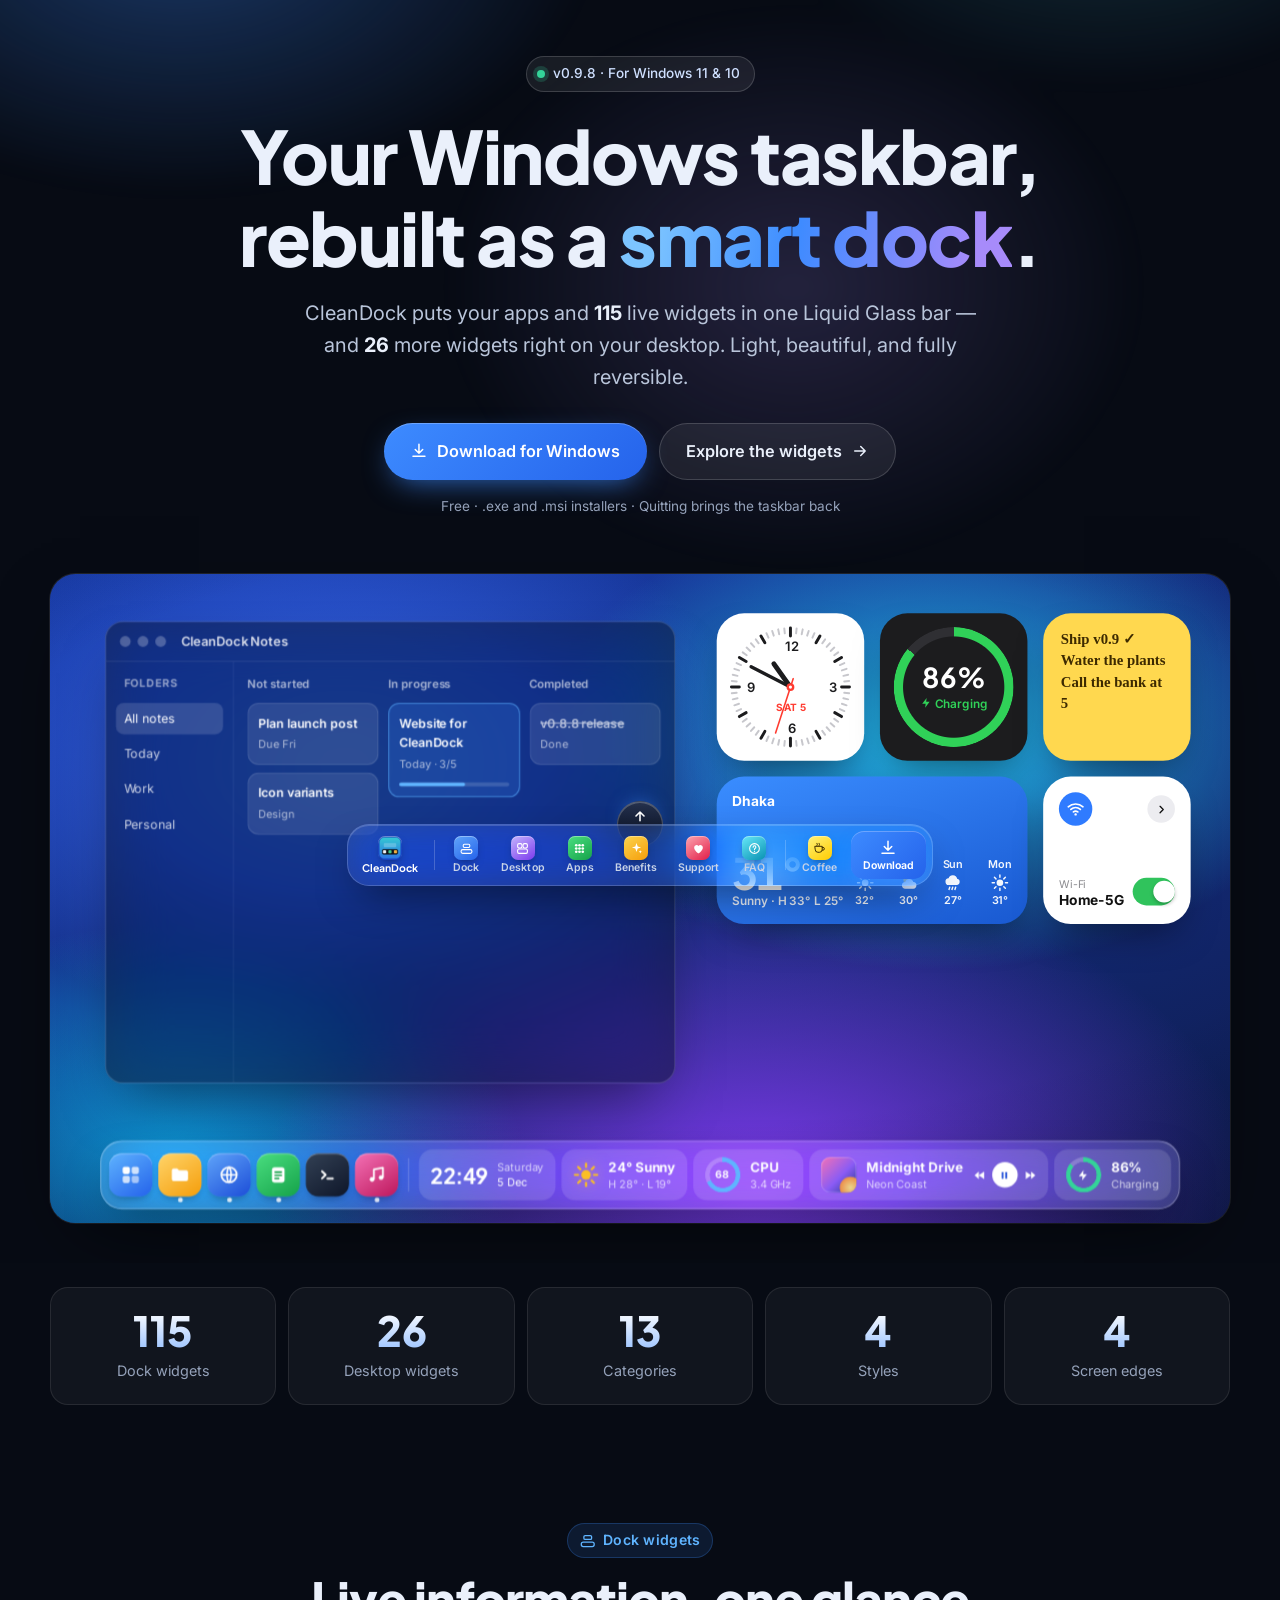
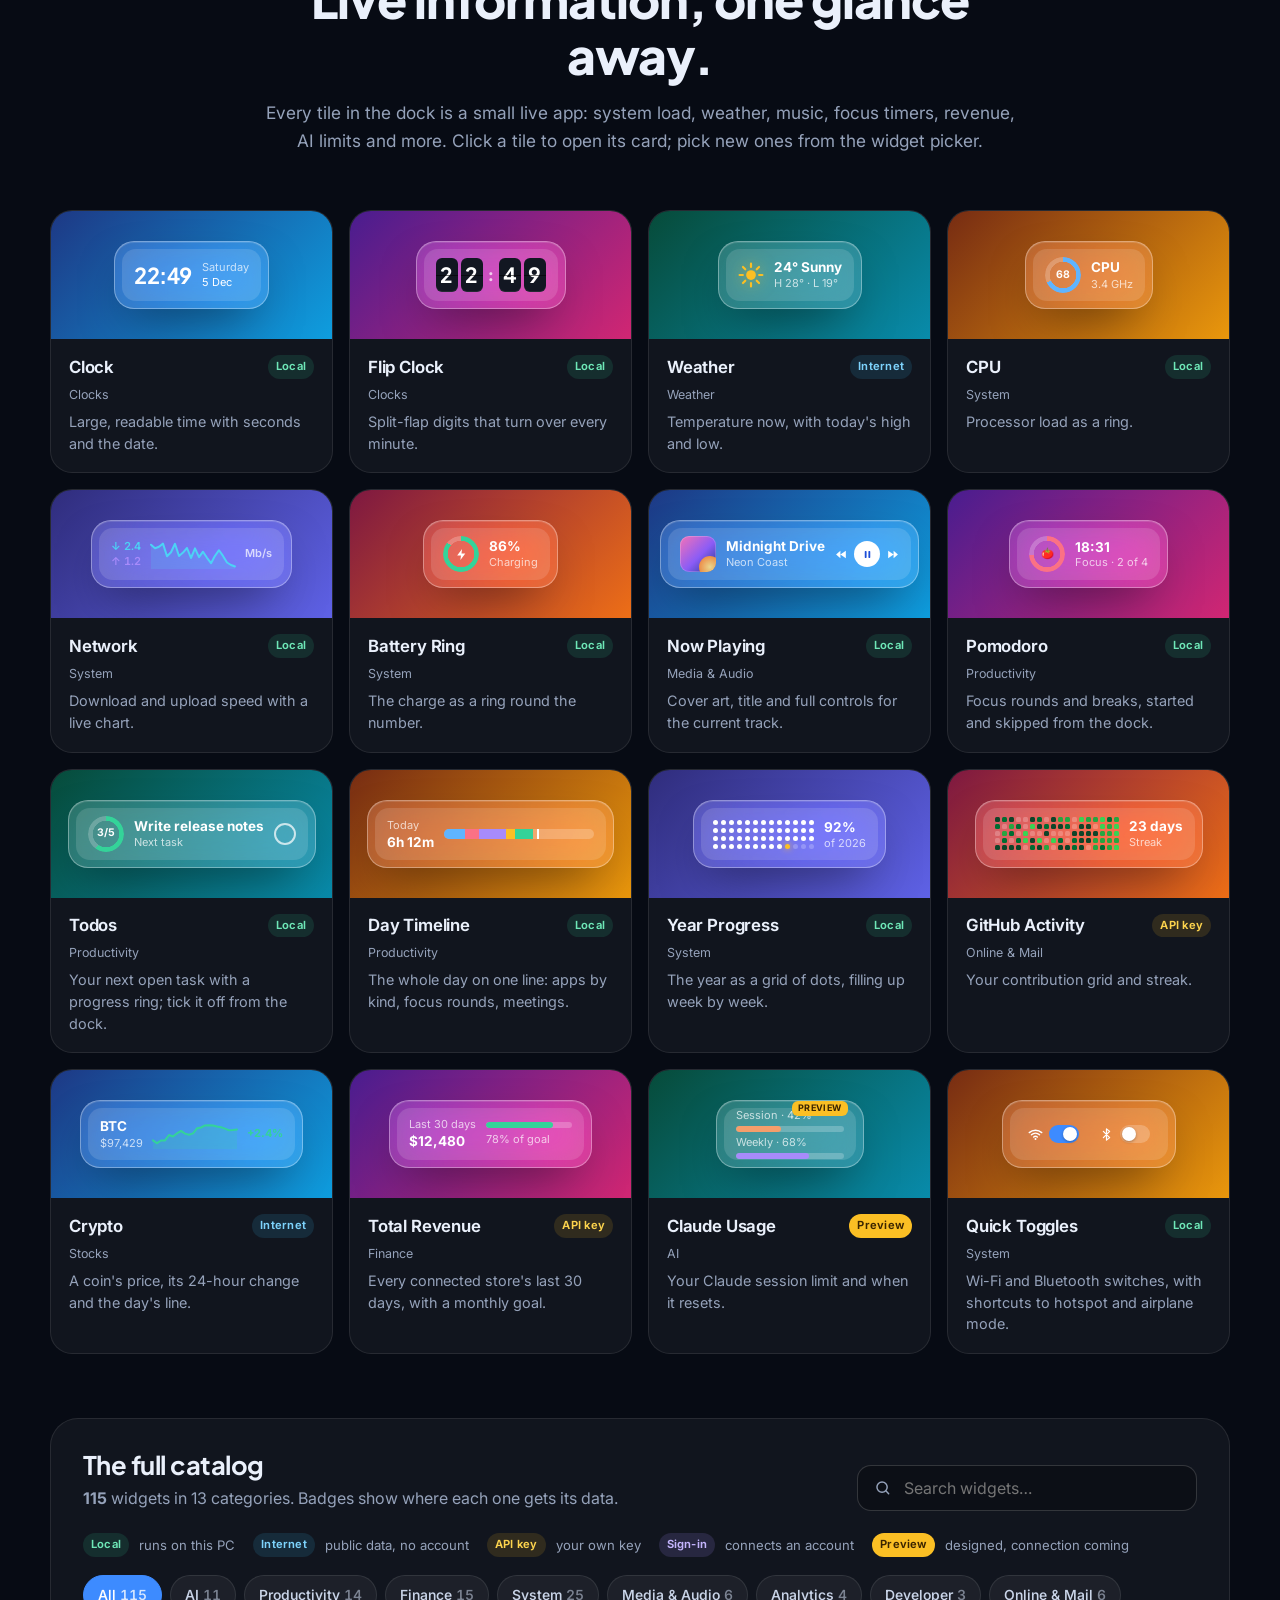
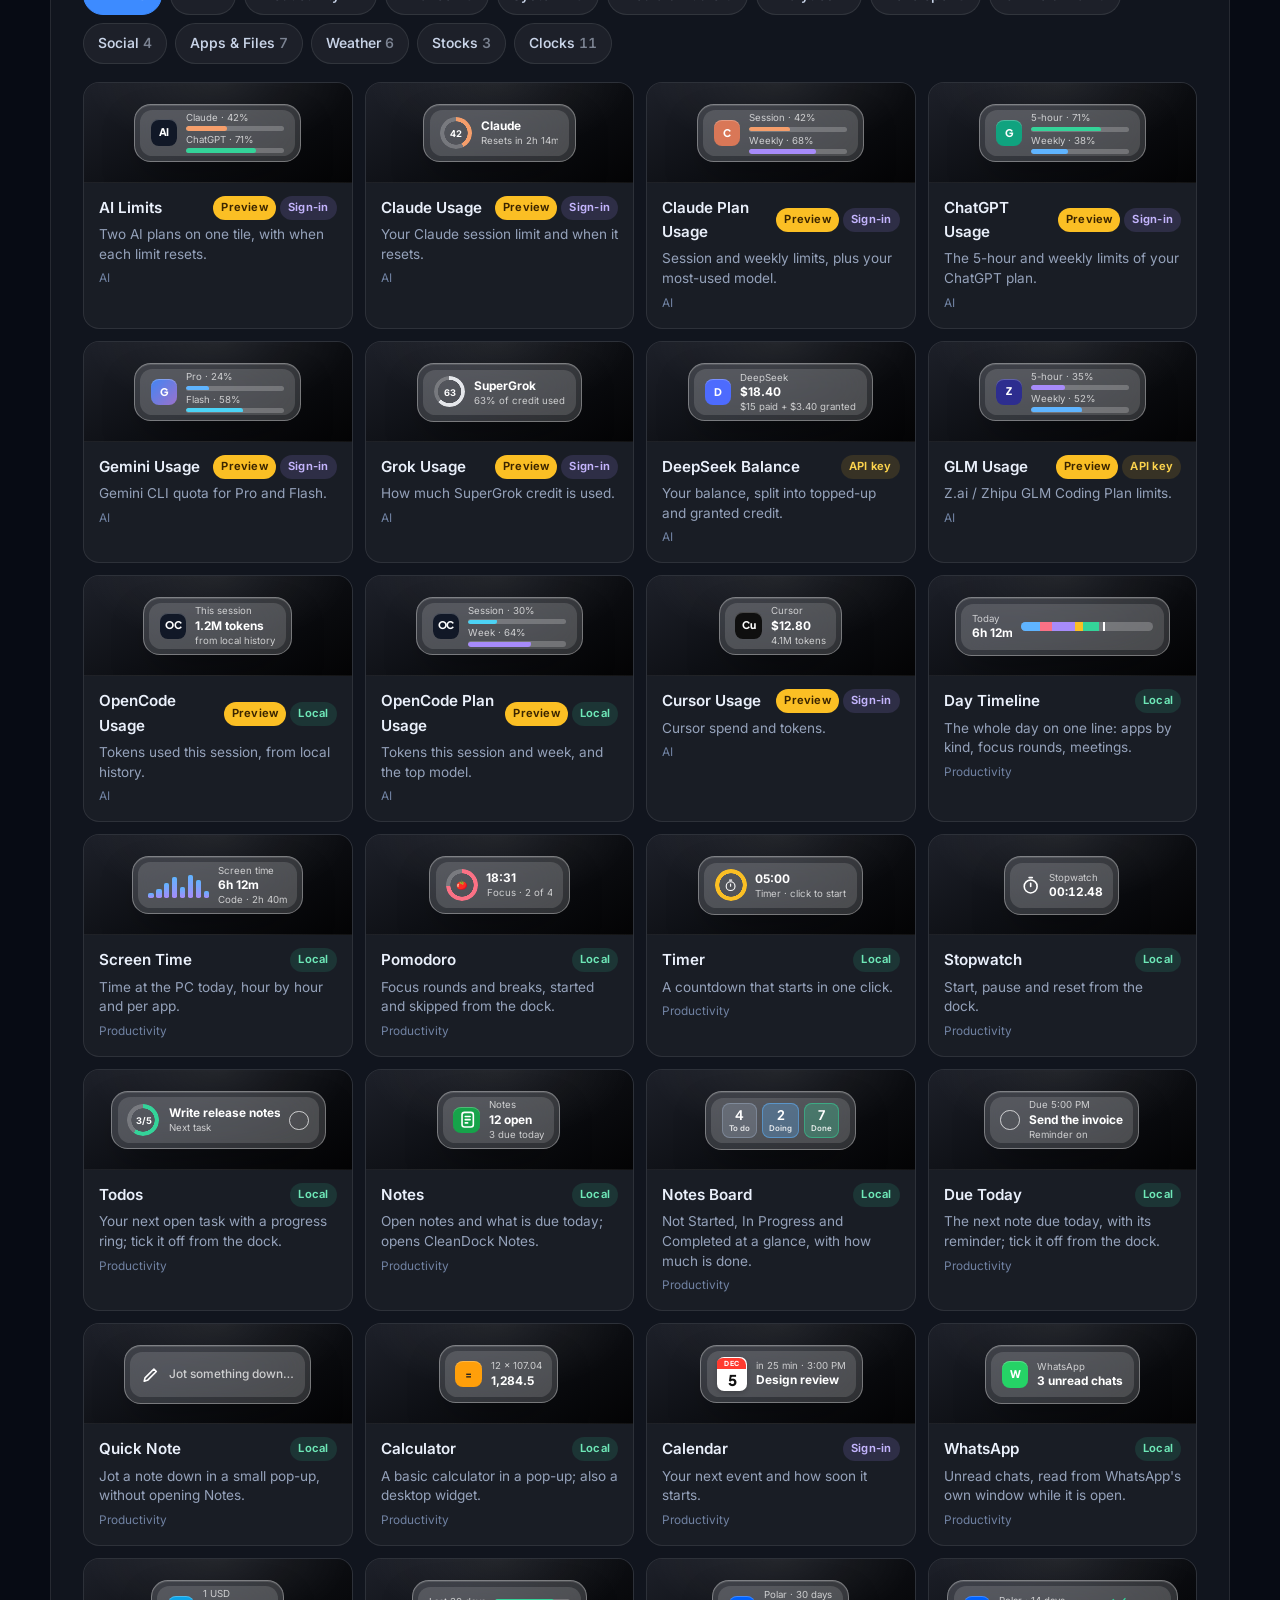
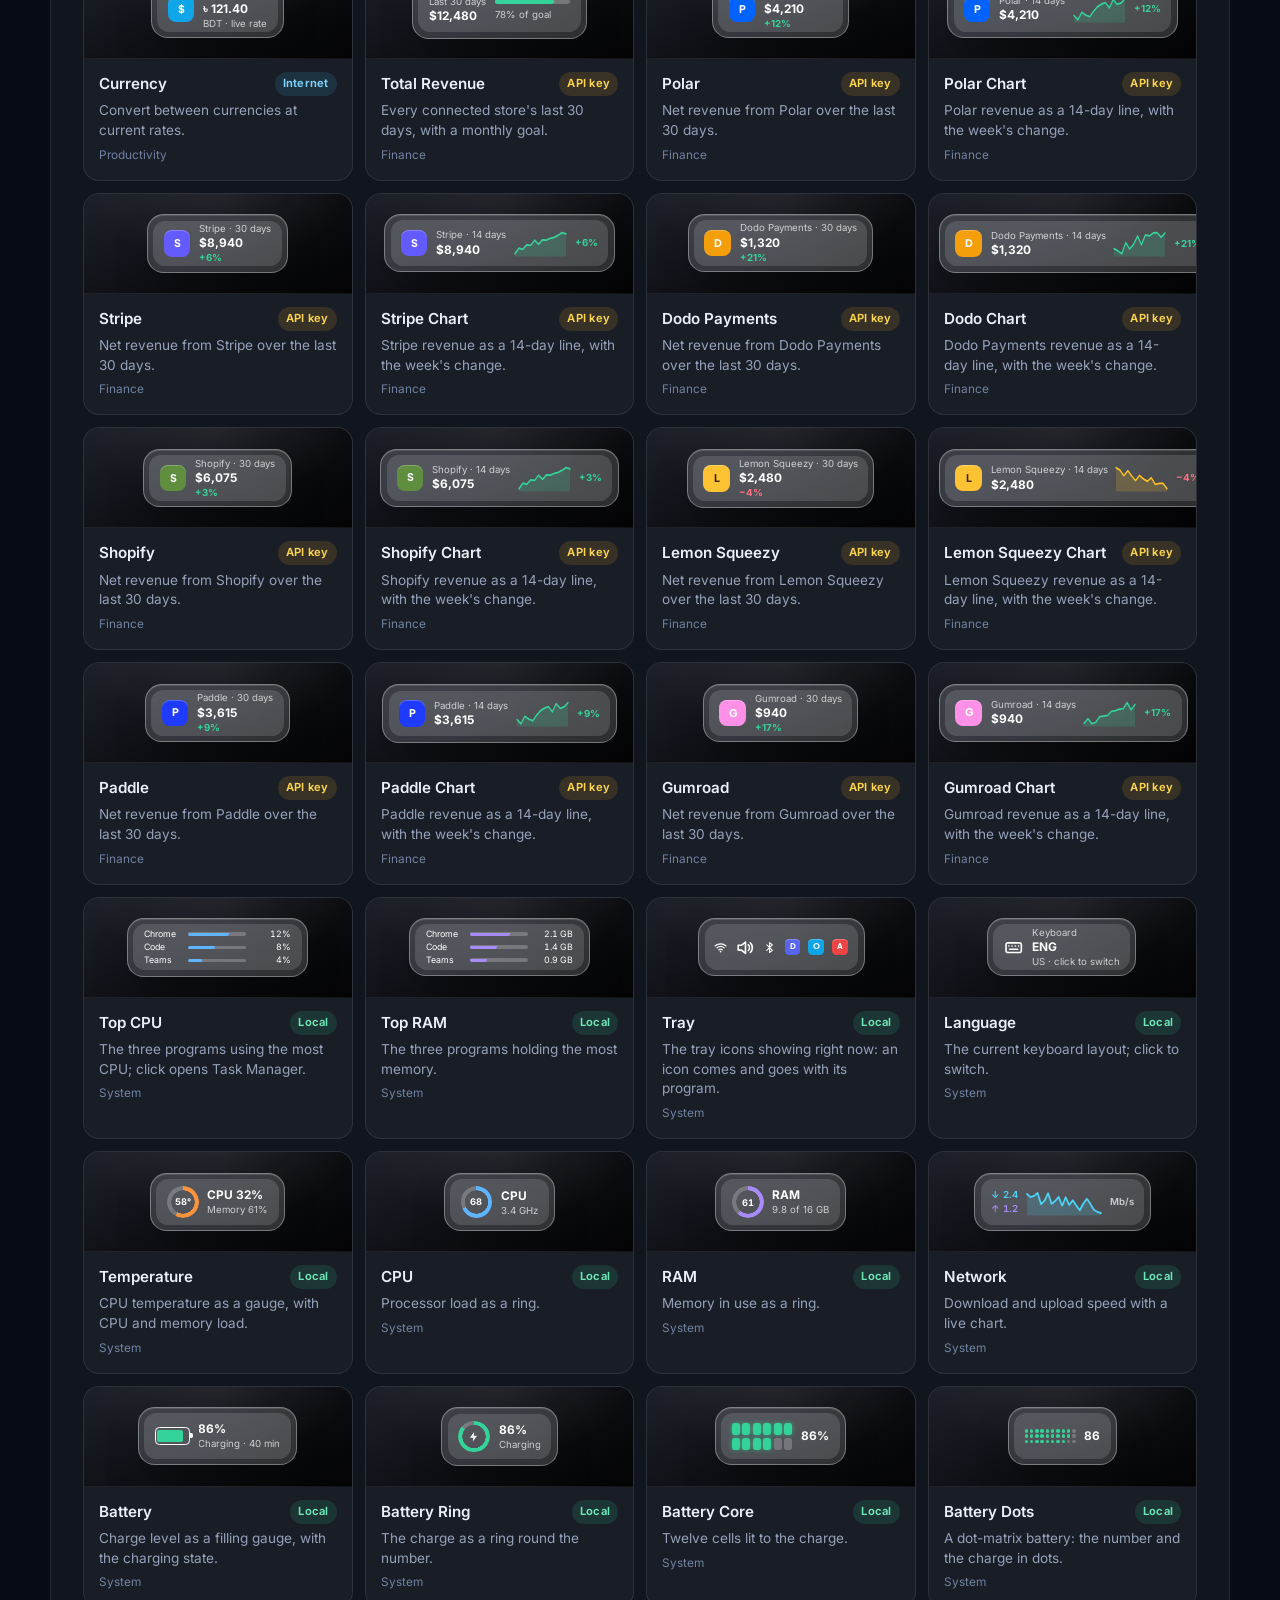
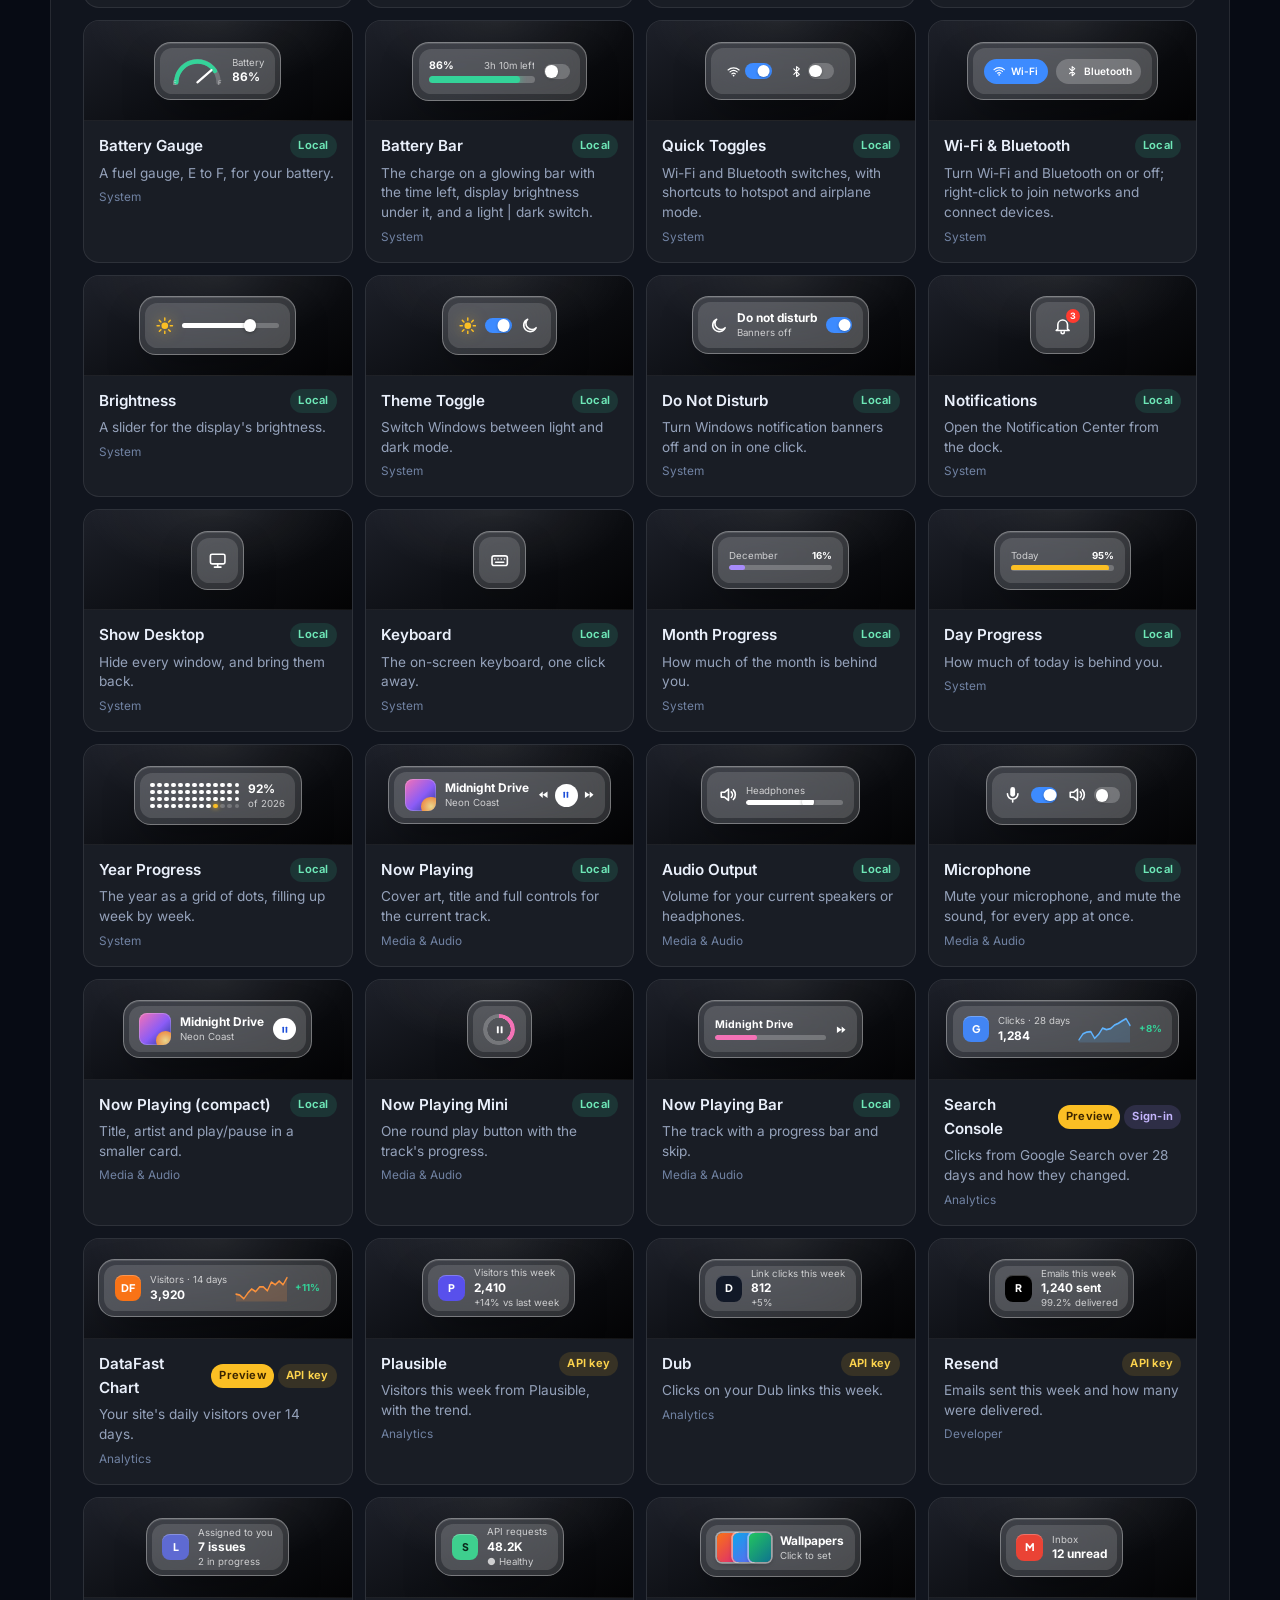
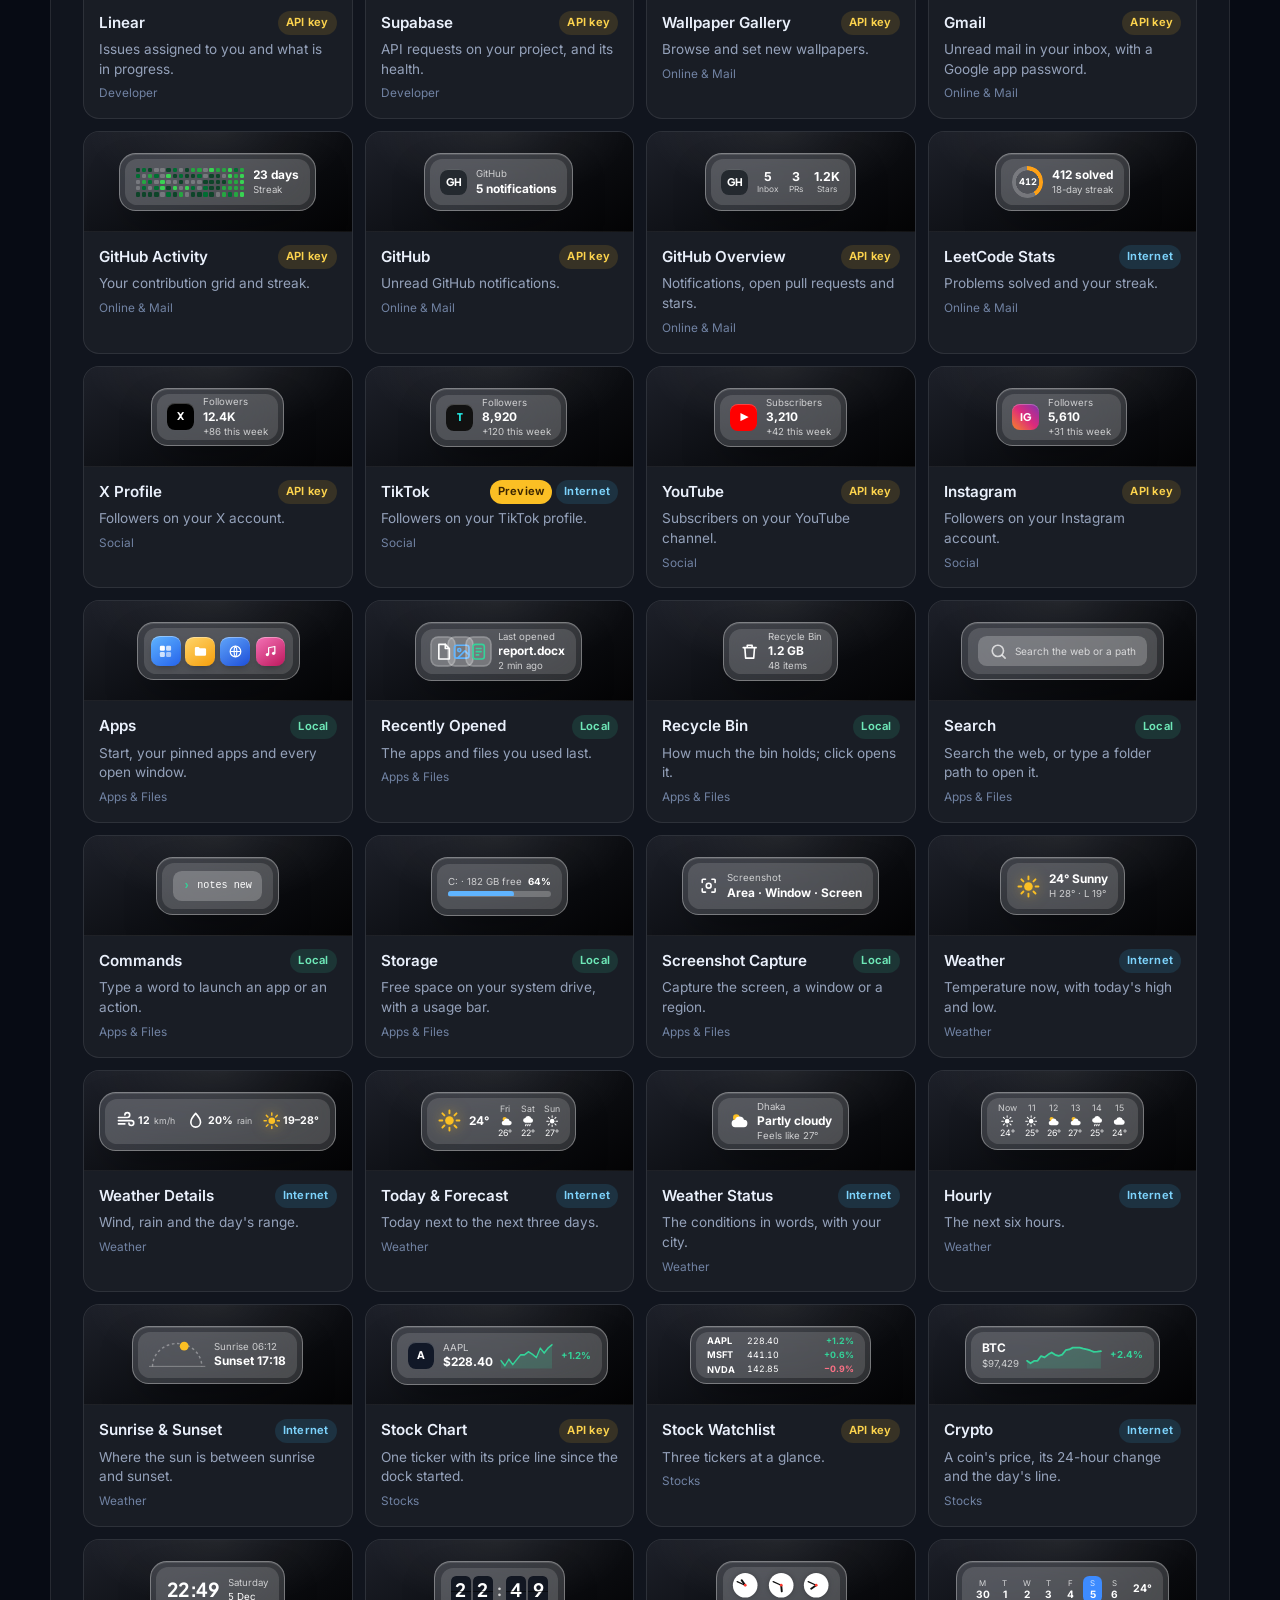
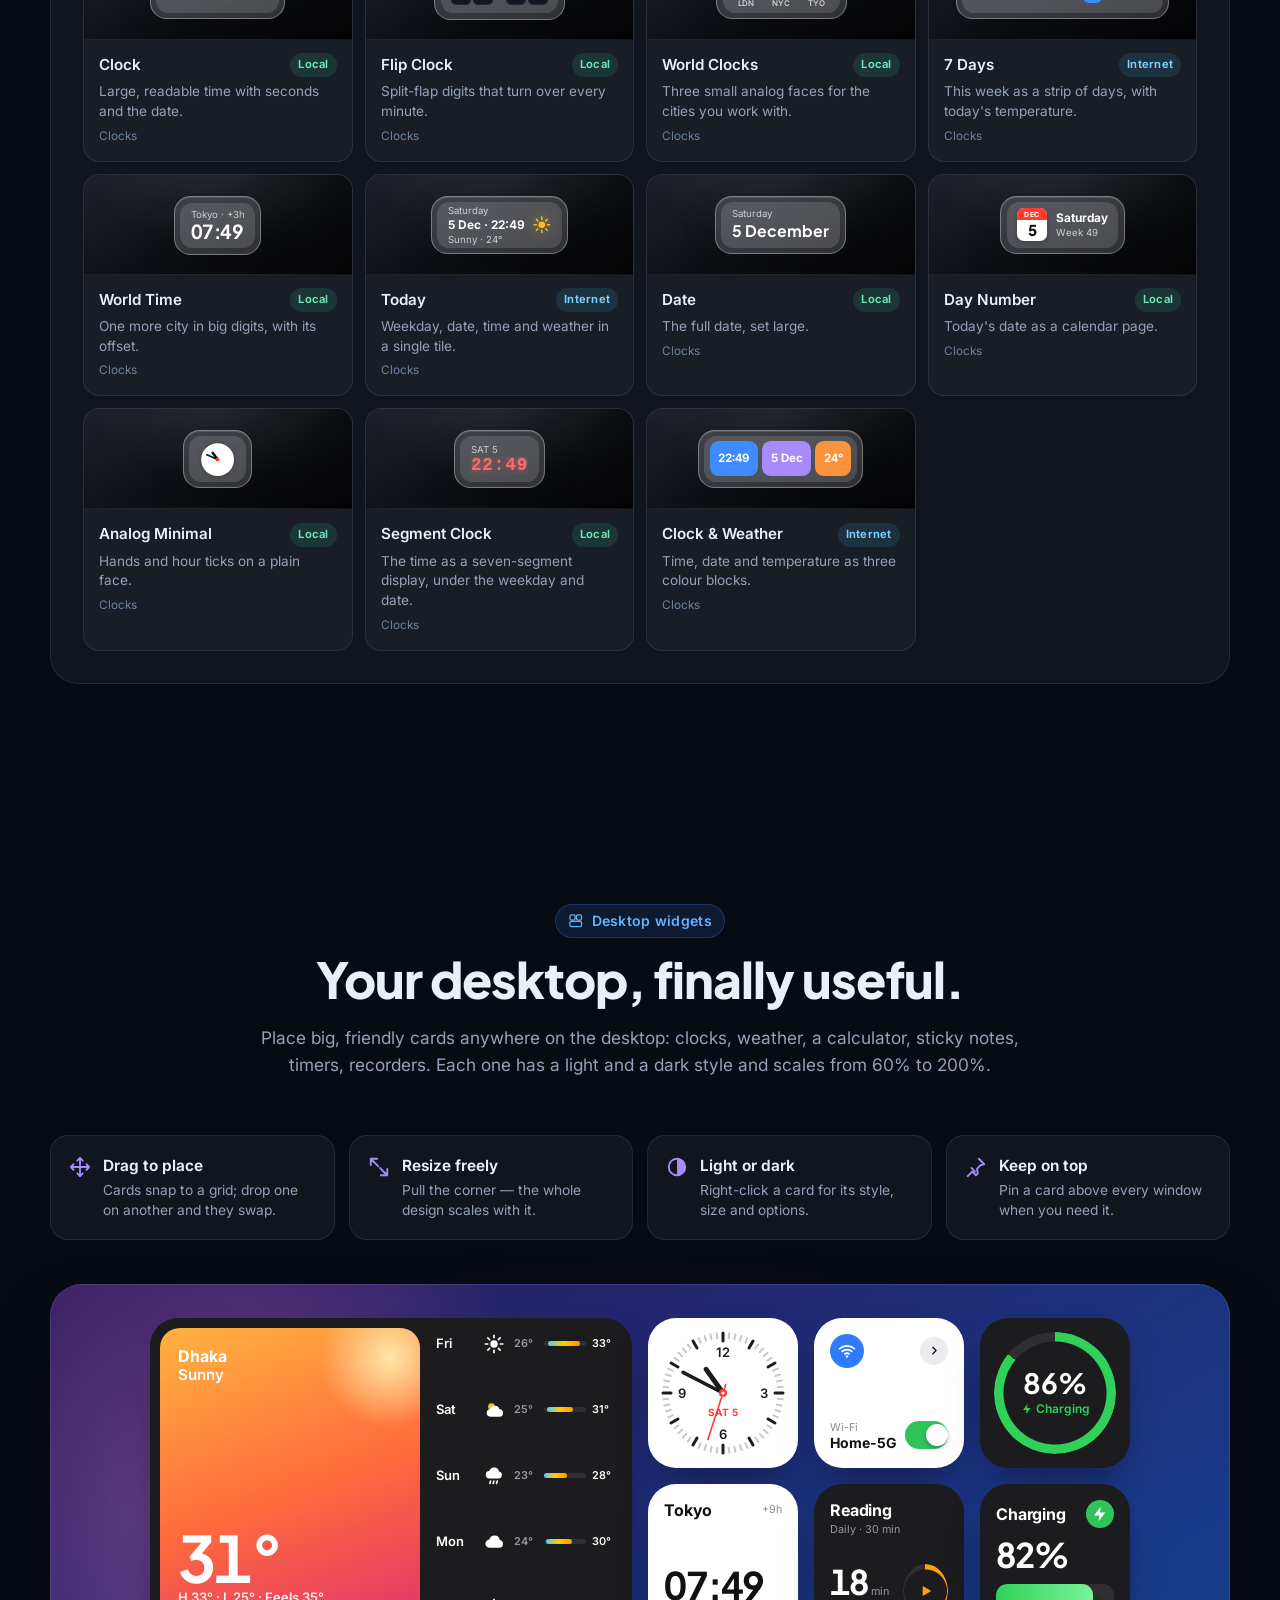
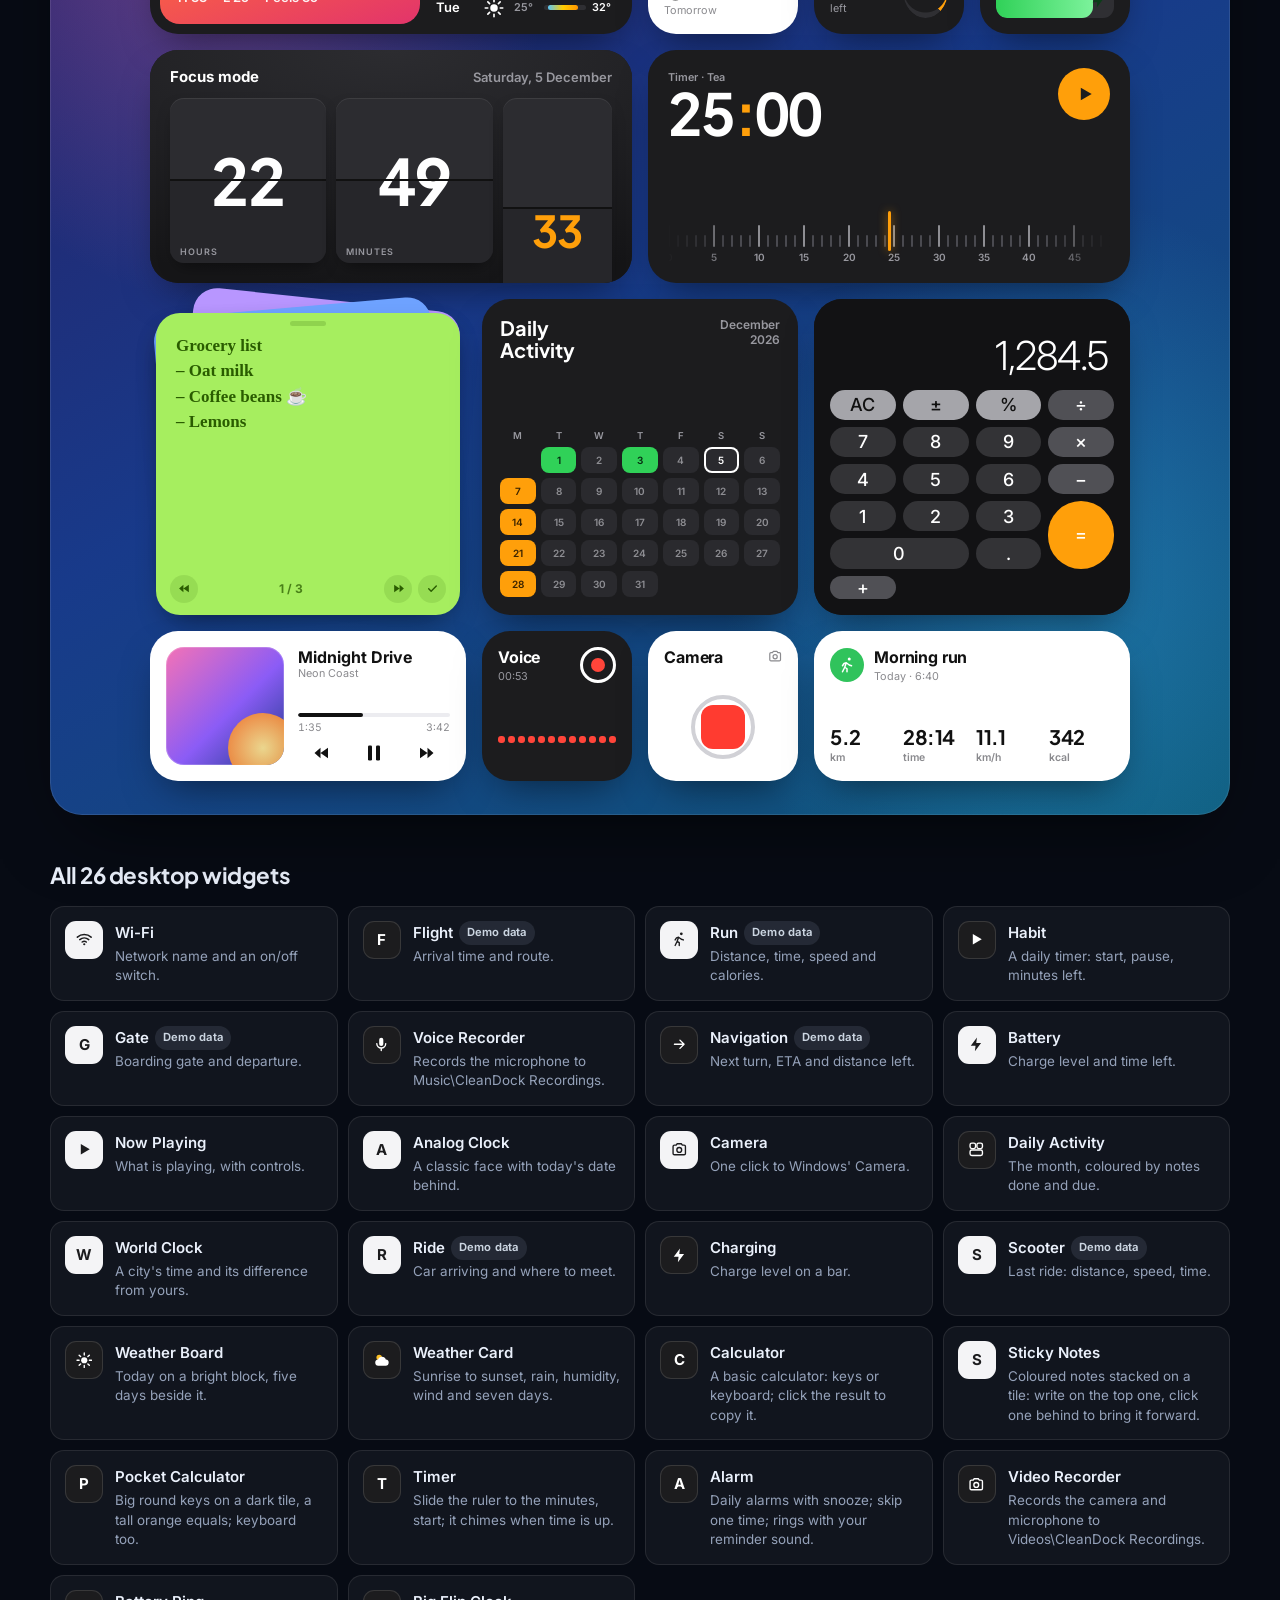
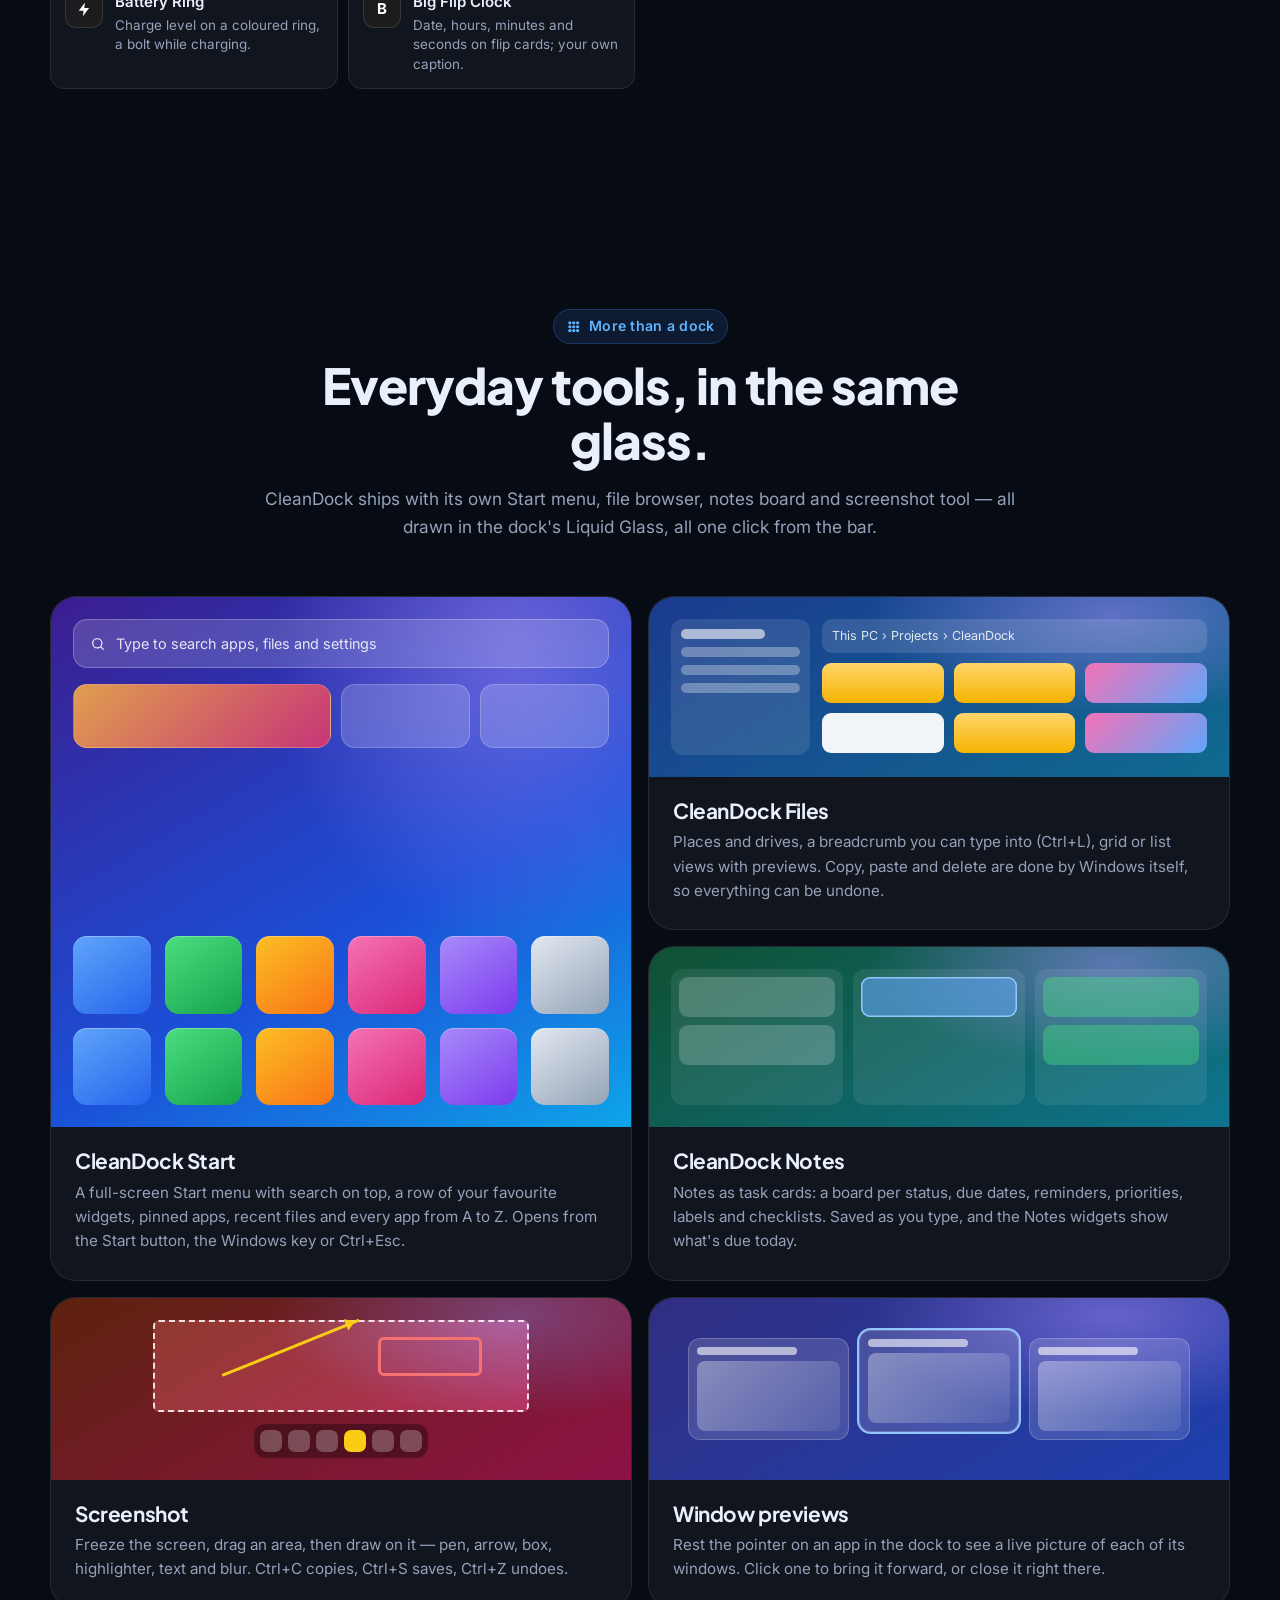
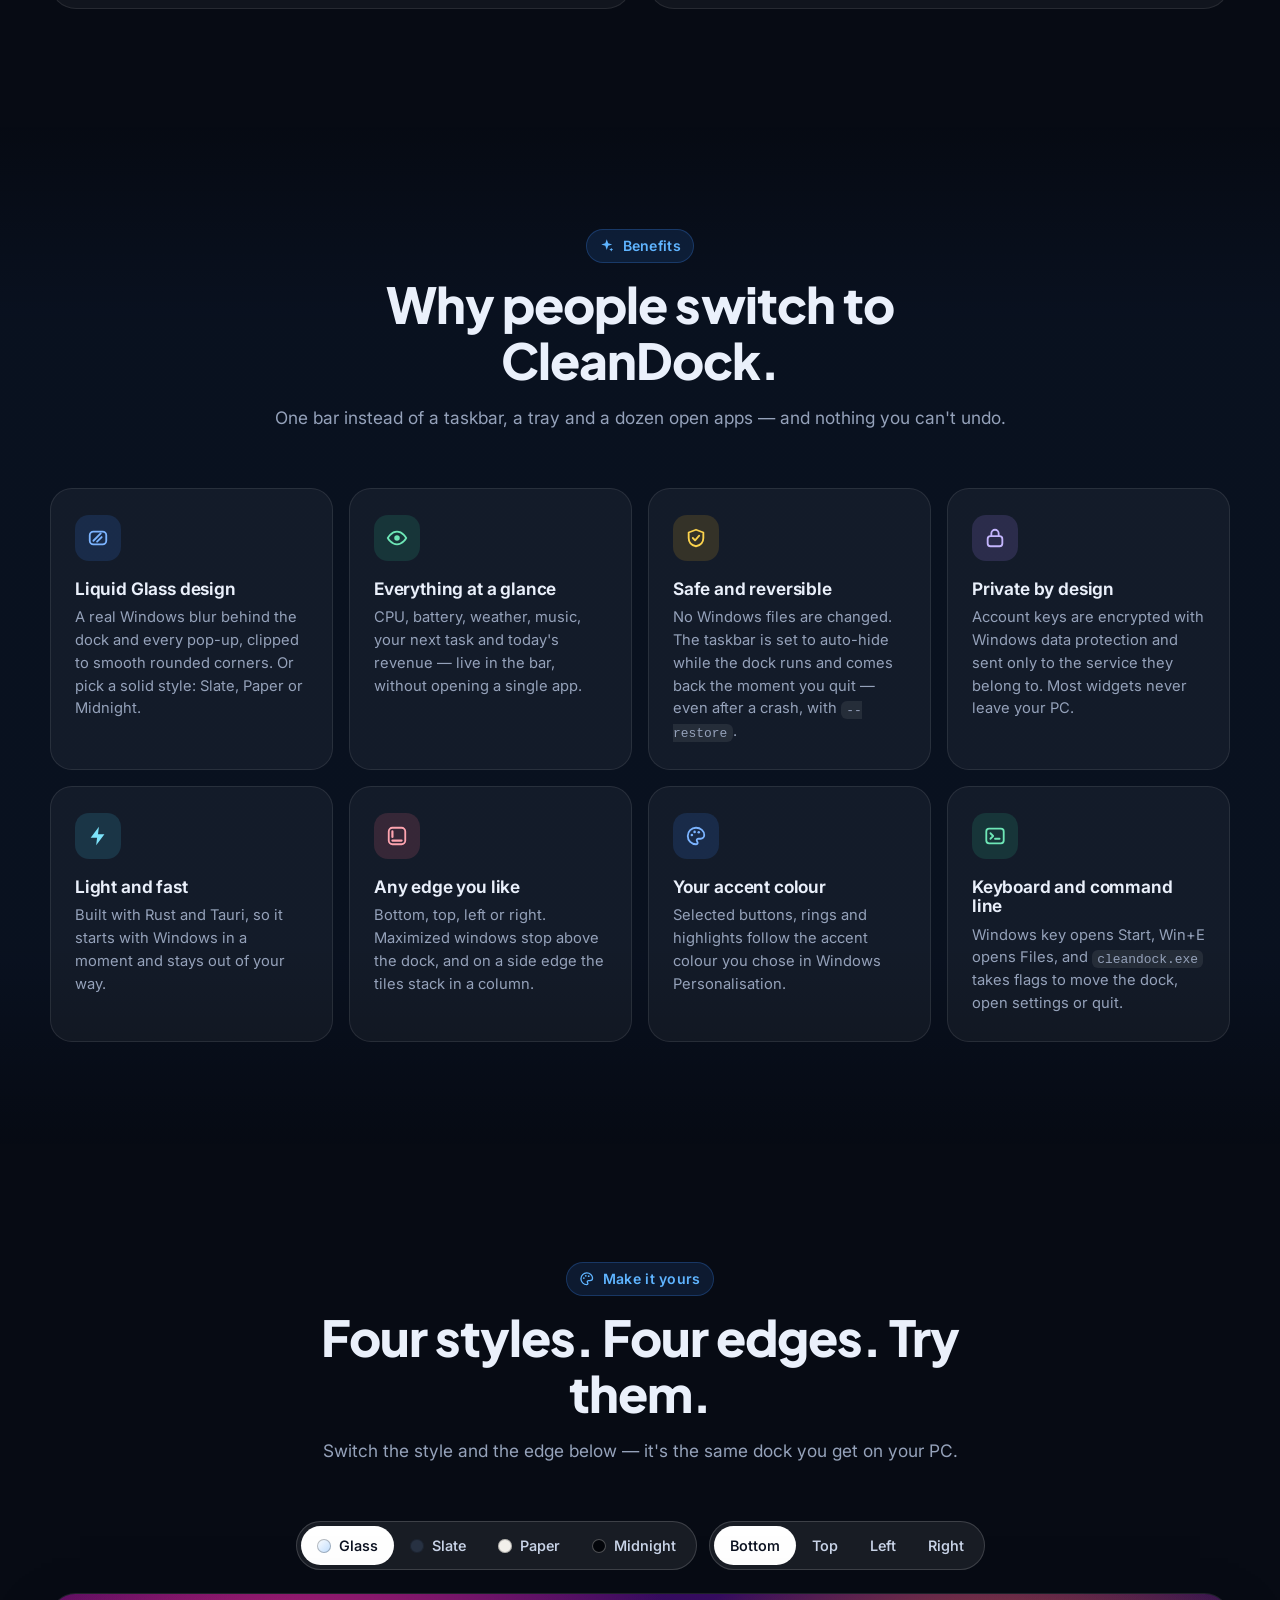
==== commit 97cdb8b7: "Update website from CleanDock@c913d9a" ====
--- a/index.html
+++ b/index.html
@@ -169,7 +169,7 @@
 <section class="hero">
   <div class="hero-glow" aria-hidden="true"></div>
   <div class="wrap hero-copy reveal">
-    <a class="pill" href="#features"><span class="pill-dot"></span><span>v<span data-version>0.9.7</span> · For Windows 11 &amp; 10</span></a>
+    <a class="pill" href="#features"><span class="pill-dot"></span><span>v<span data-version>0.9.8</span> · For Windows 11 &amp; 10</span></a>
     <h1>Your Windows taskbar, rebuilt as a <span class="grad">smart dock</span>.</h1>
     <p class="lead">CleanDock puts your apps and <b data-count="dock">115</b> live widgets in one Liquid Glass bar — and <b>26</b> more widgets right on your desktop. Light, beautiful, and fully reversible.</p>
     <div class="hero-cta">
@@ -508,7 +508,7 @@
     <div class="final reveal">
       <img src="assets/icon.png" alt="" width="96" height="96">
       <h2>Give your desktop a clean dock.</h2>
-      <p>Version <span data-version>0.9.7</span> · Windows 11 &amp; 10 · 64-bit</p>
+      <p>Version <span data-version>0.9.8</span> · Windows 11 &amp; 10 · 64-bit</p>
       <div class="hero-cta">
         <a class="btn btn-lg btn-primary" data-link="download" href="#"><svg class="i"><use href="#i-download"/></svg> Download installer (.exe)</a>
         <a class="btn btn-lg btn-ghost" data-link="downloadMsi" href="#">Download .msi</a>
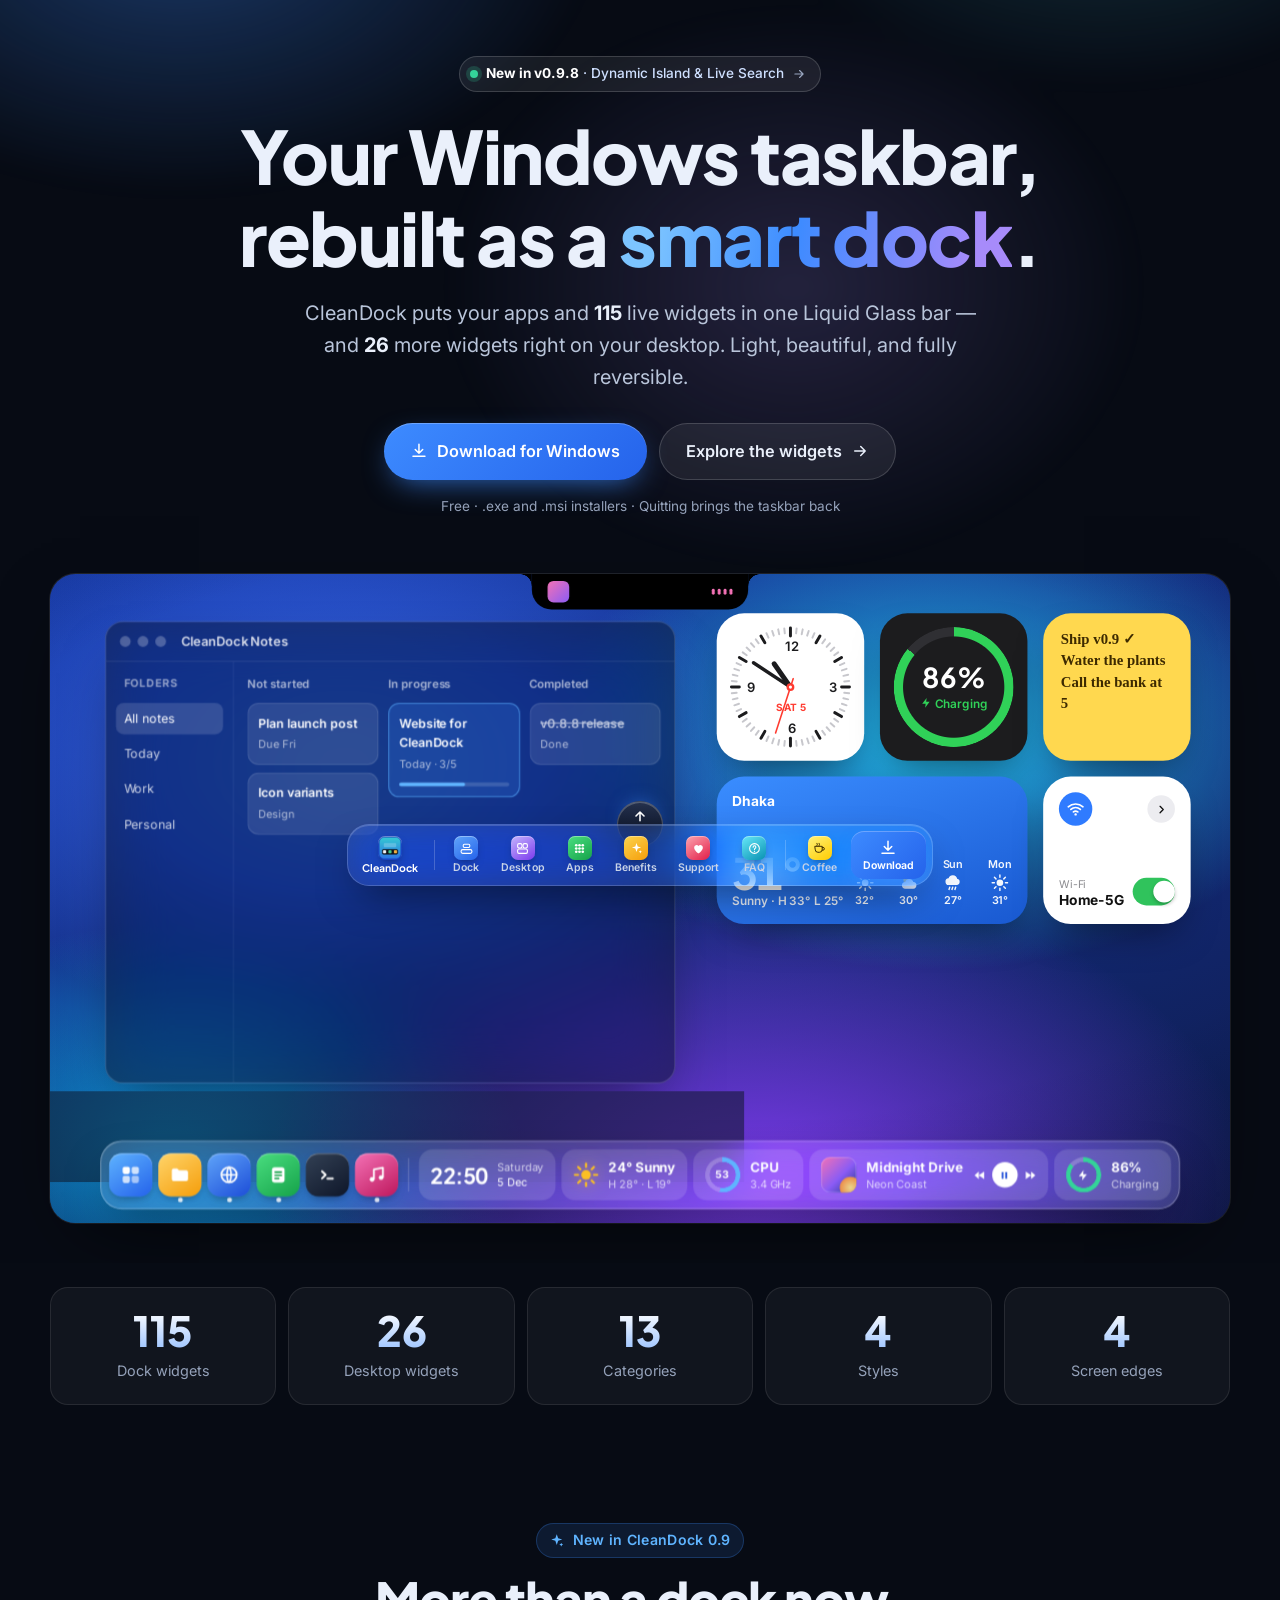
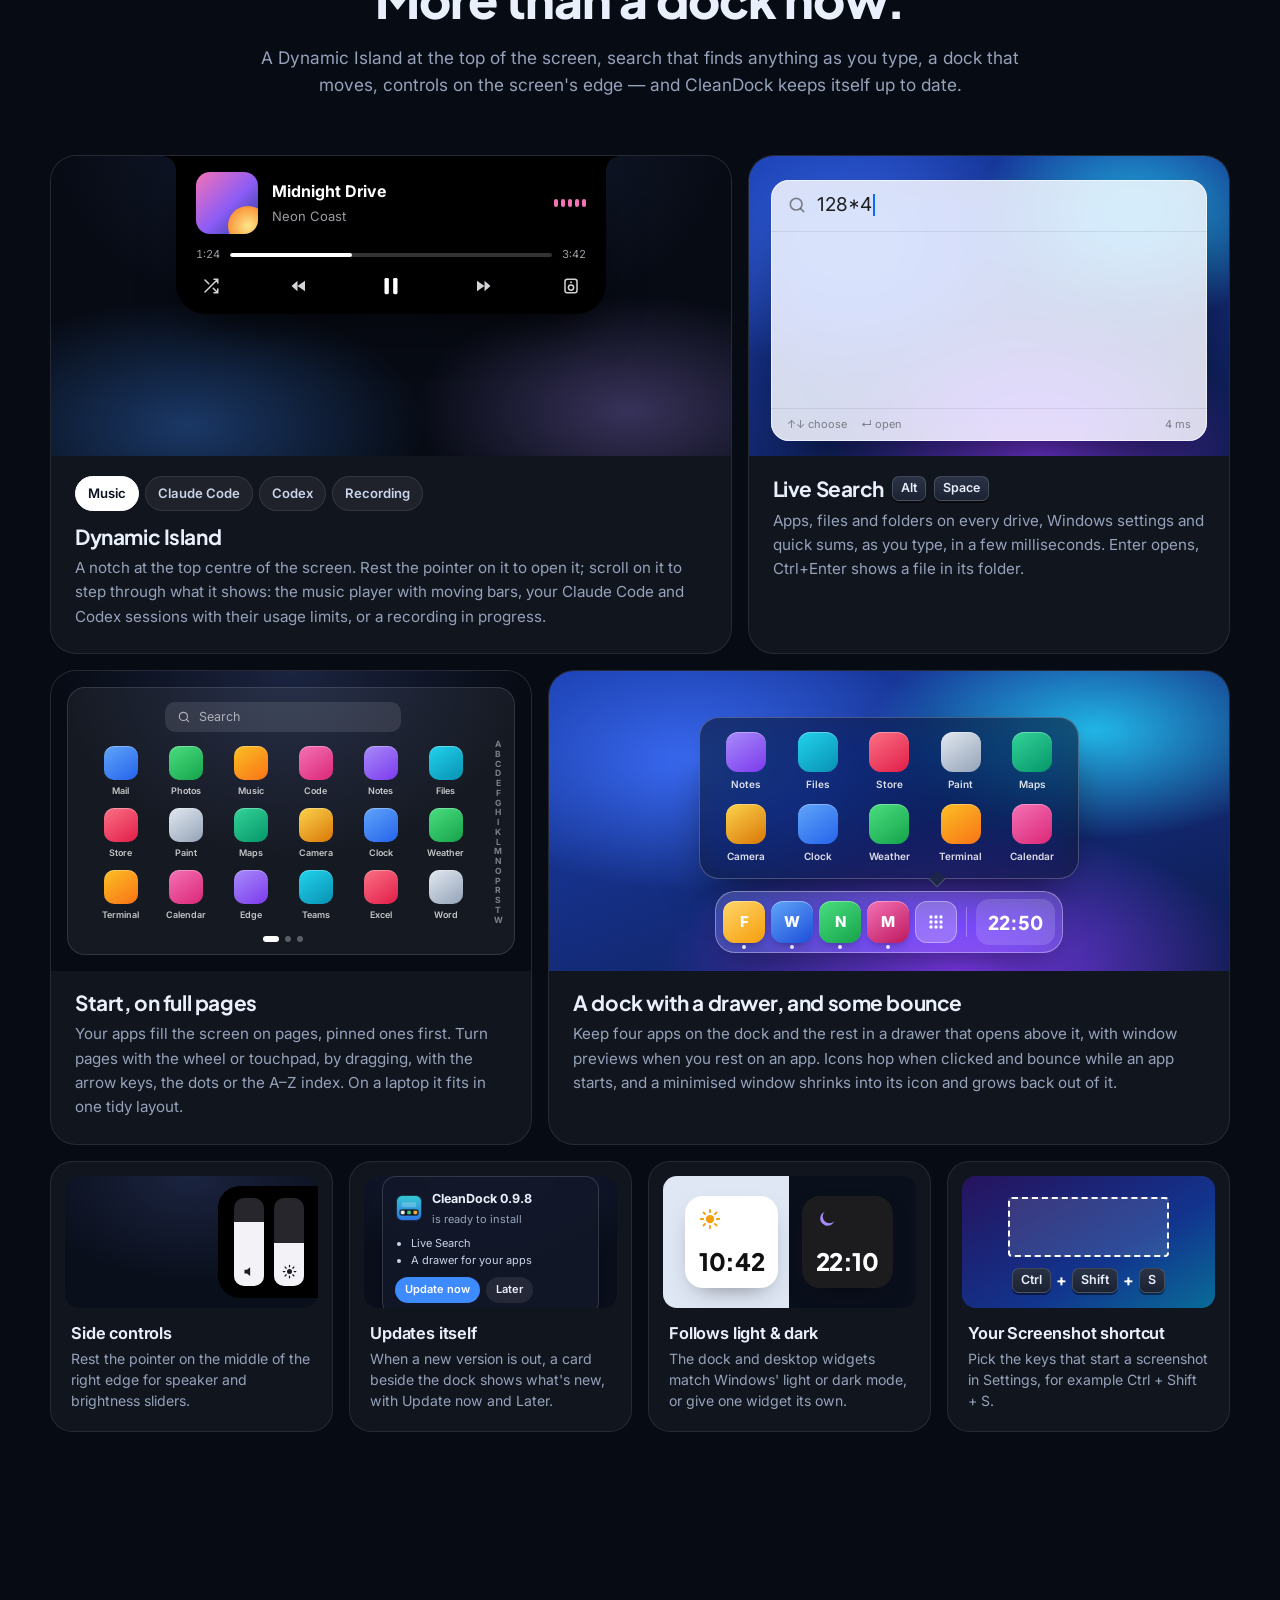
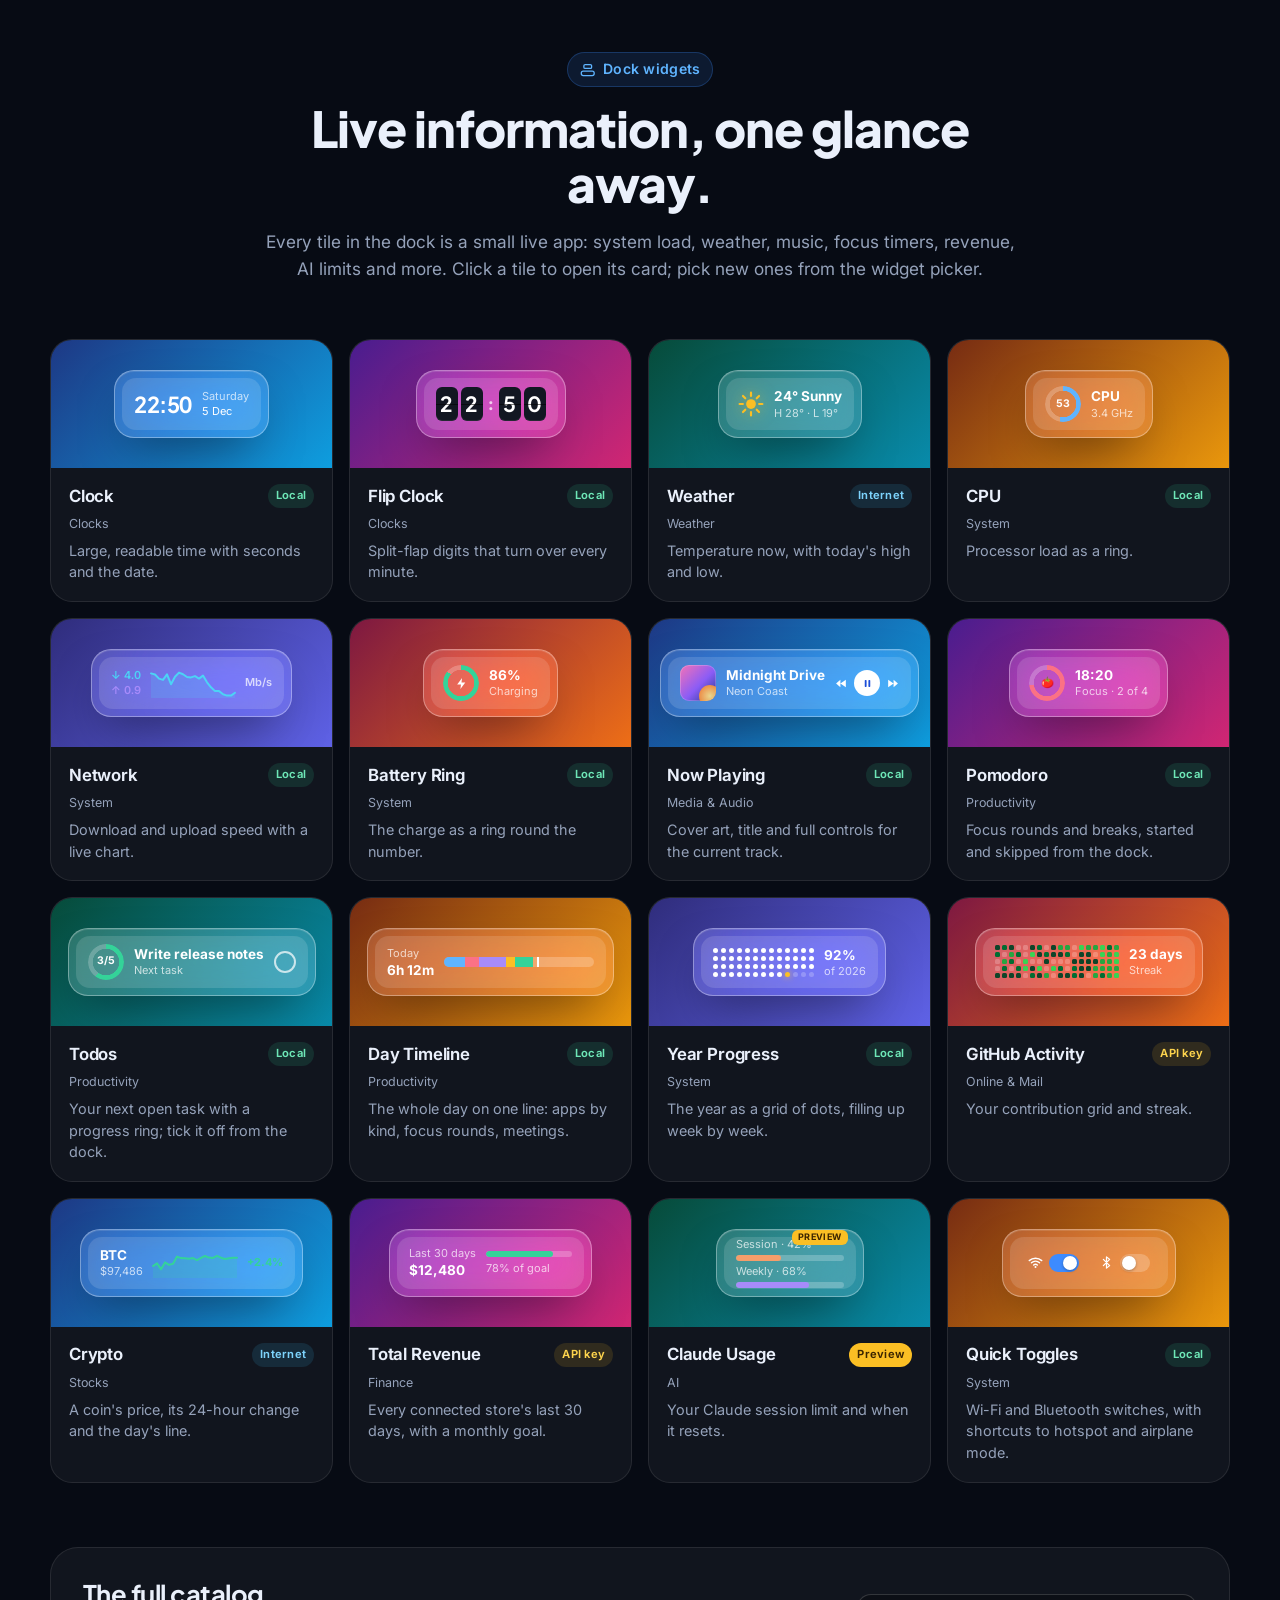
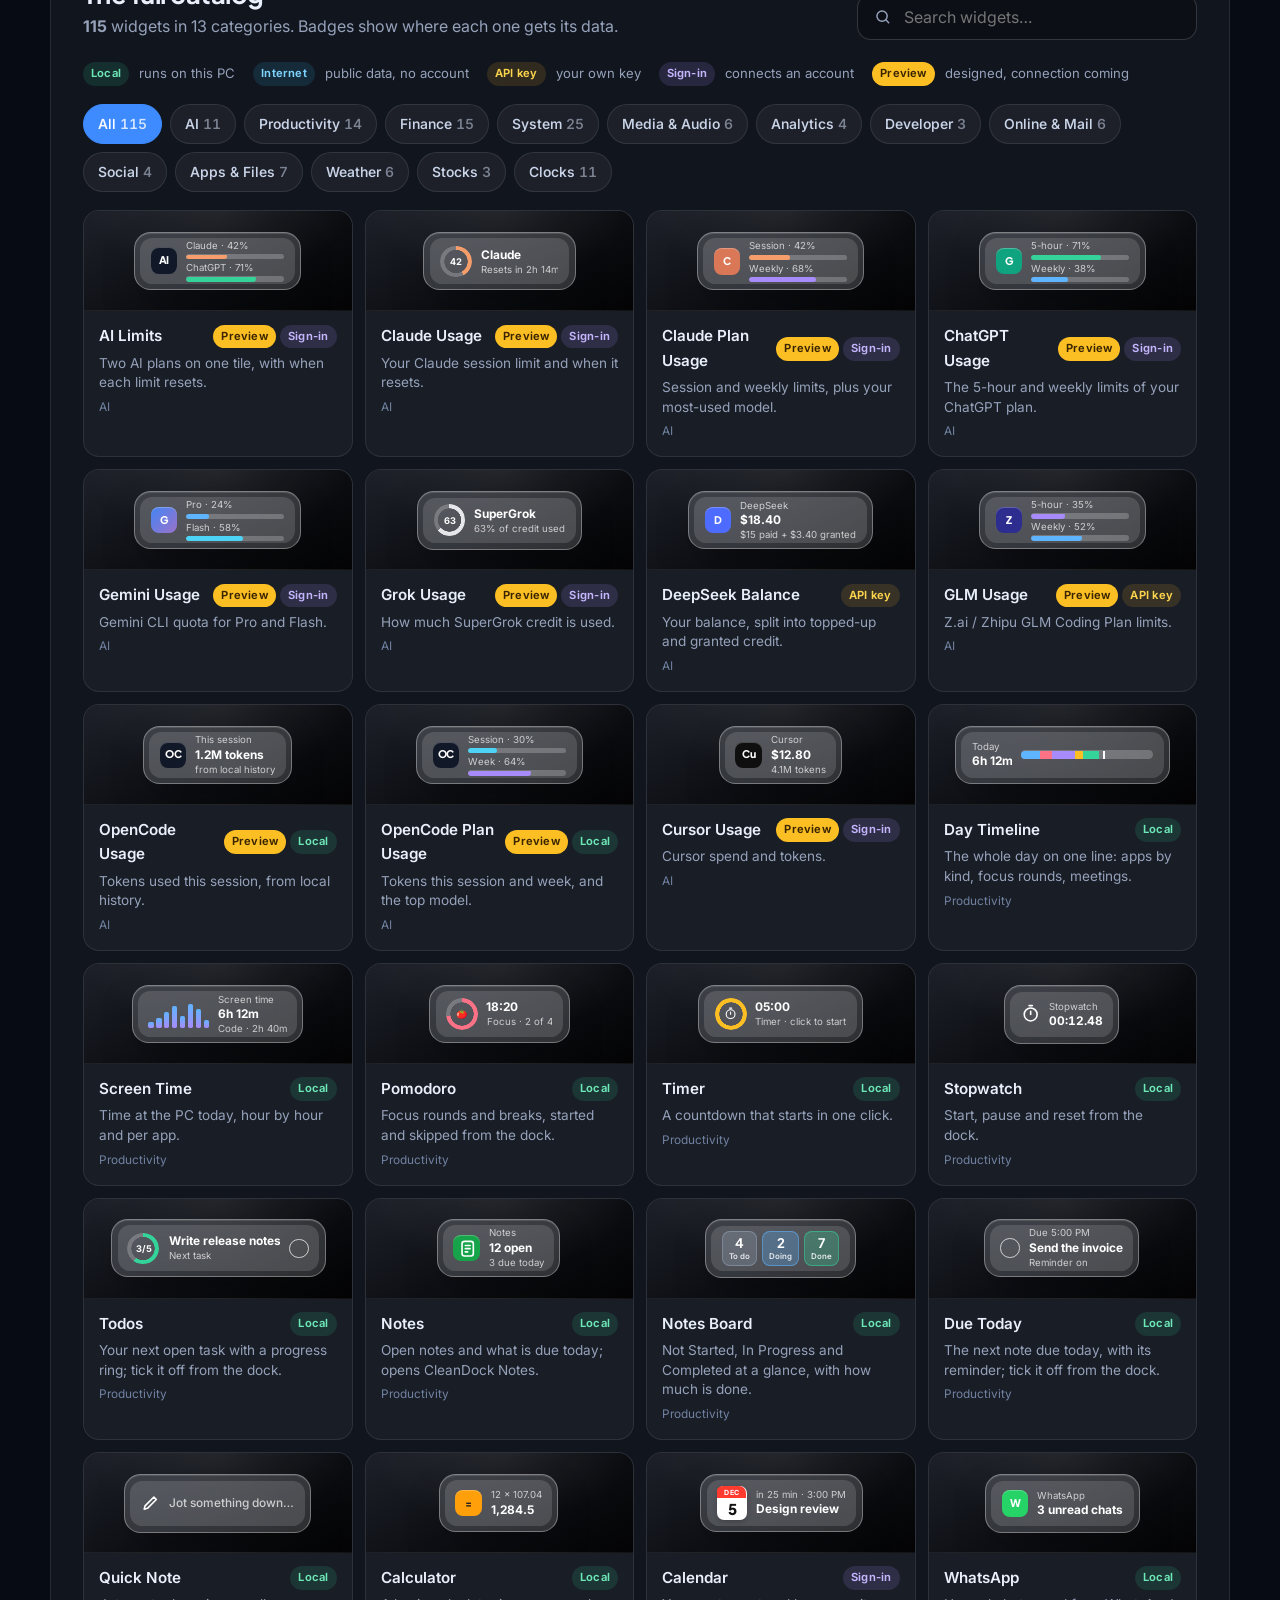
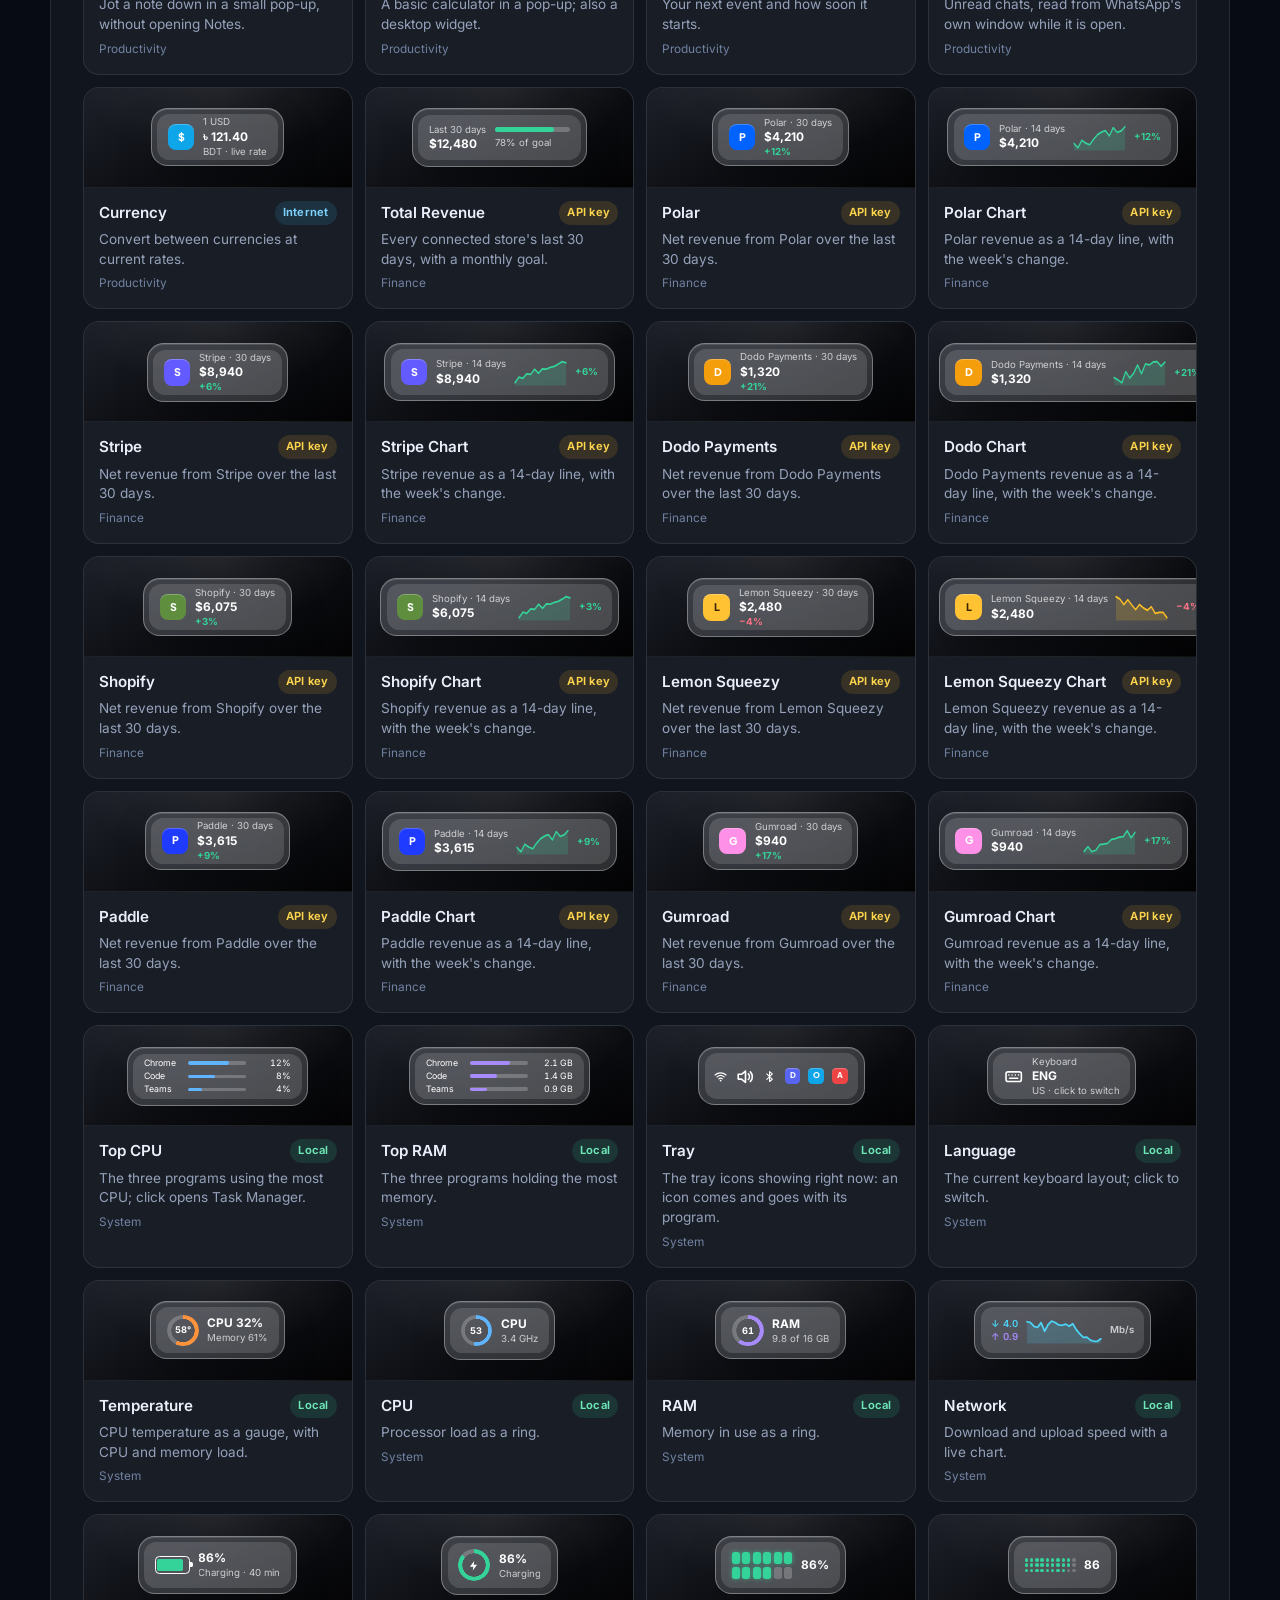
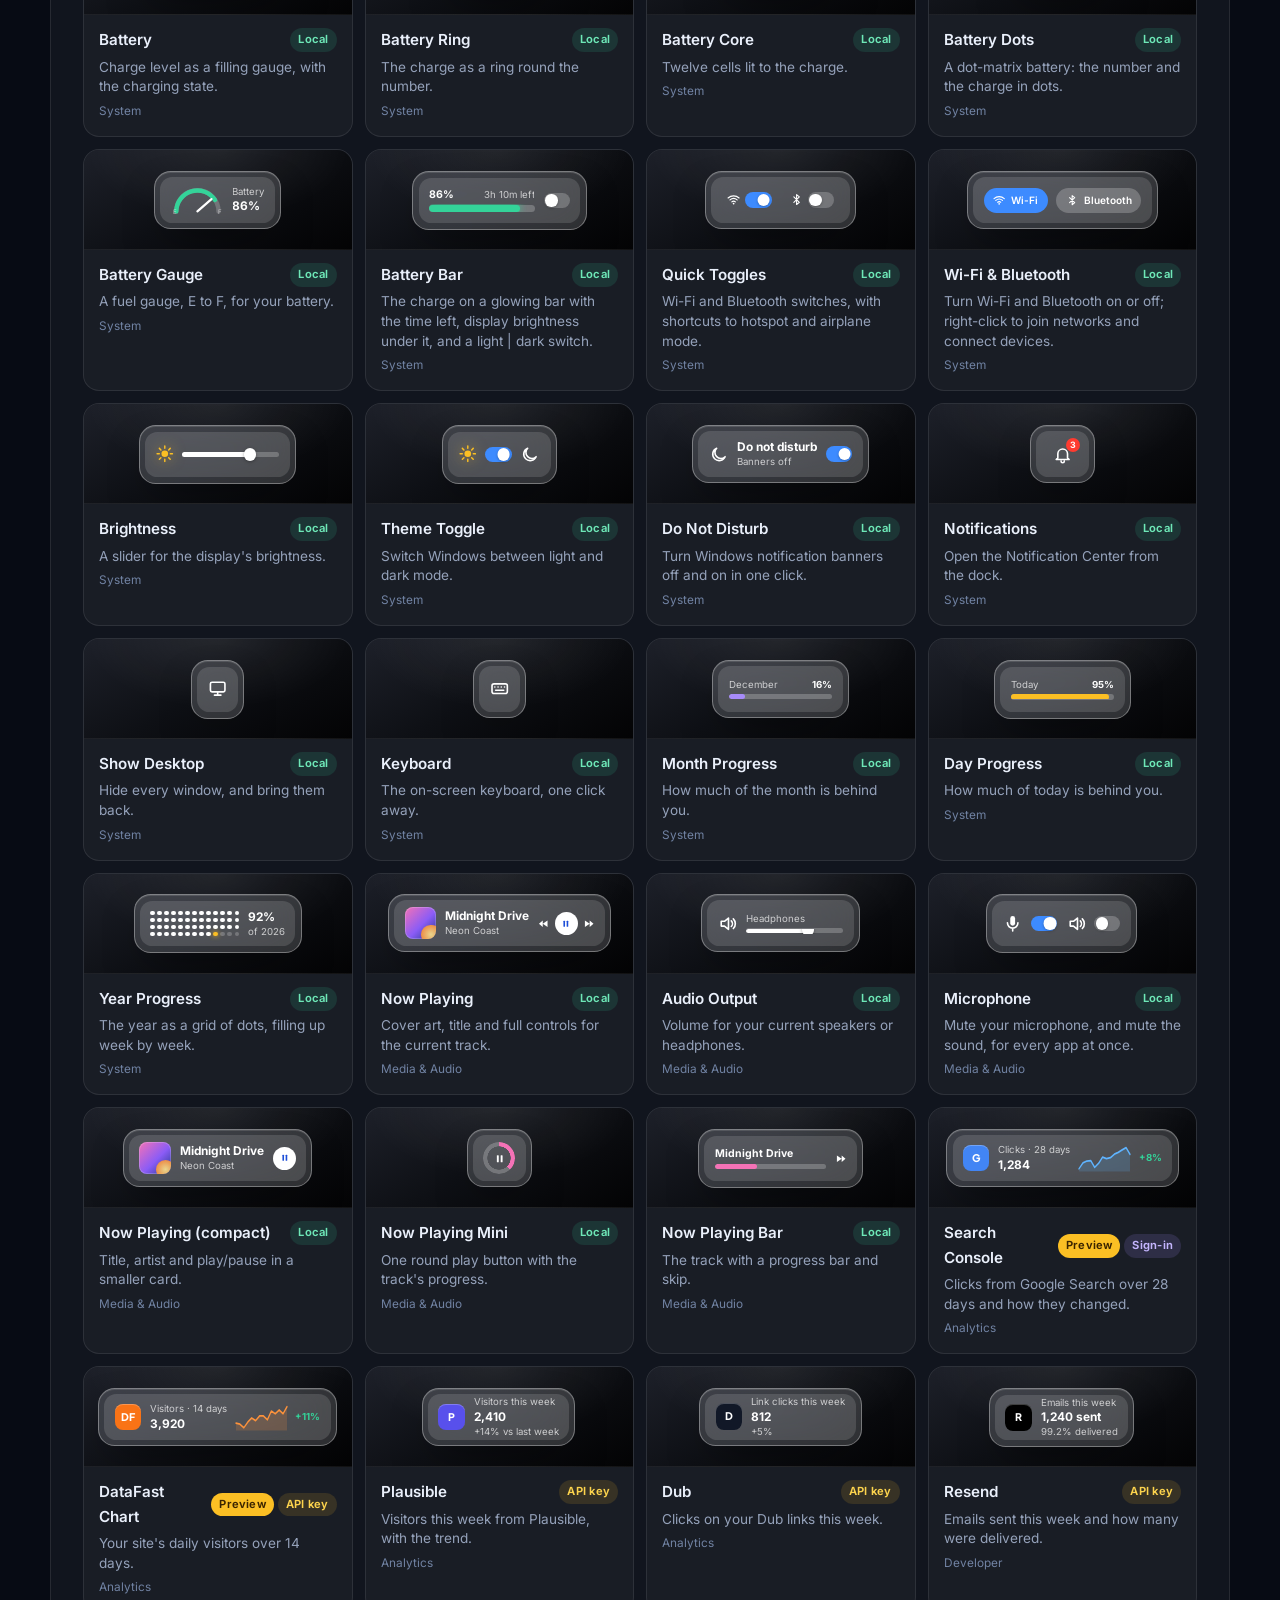
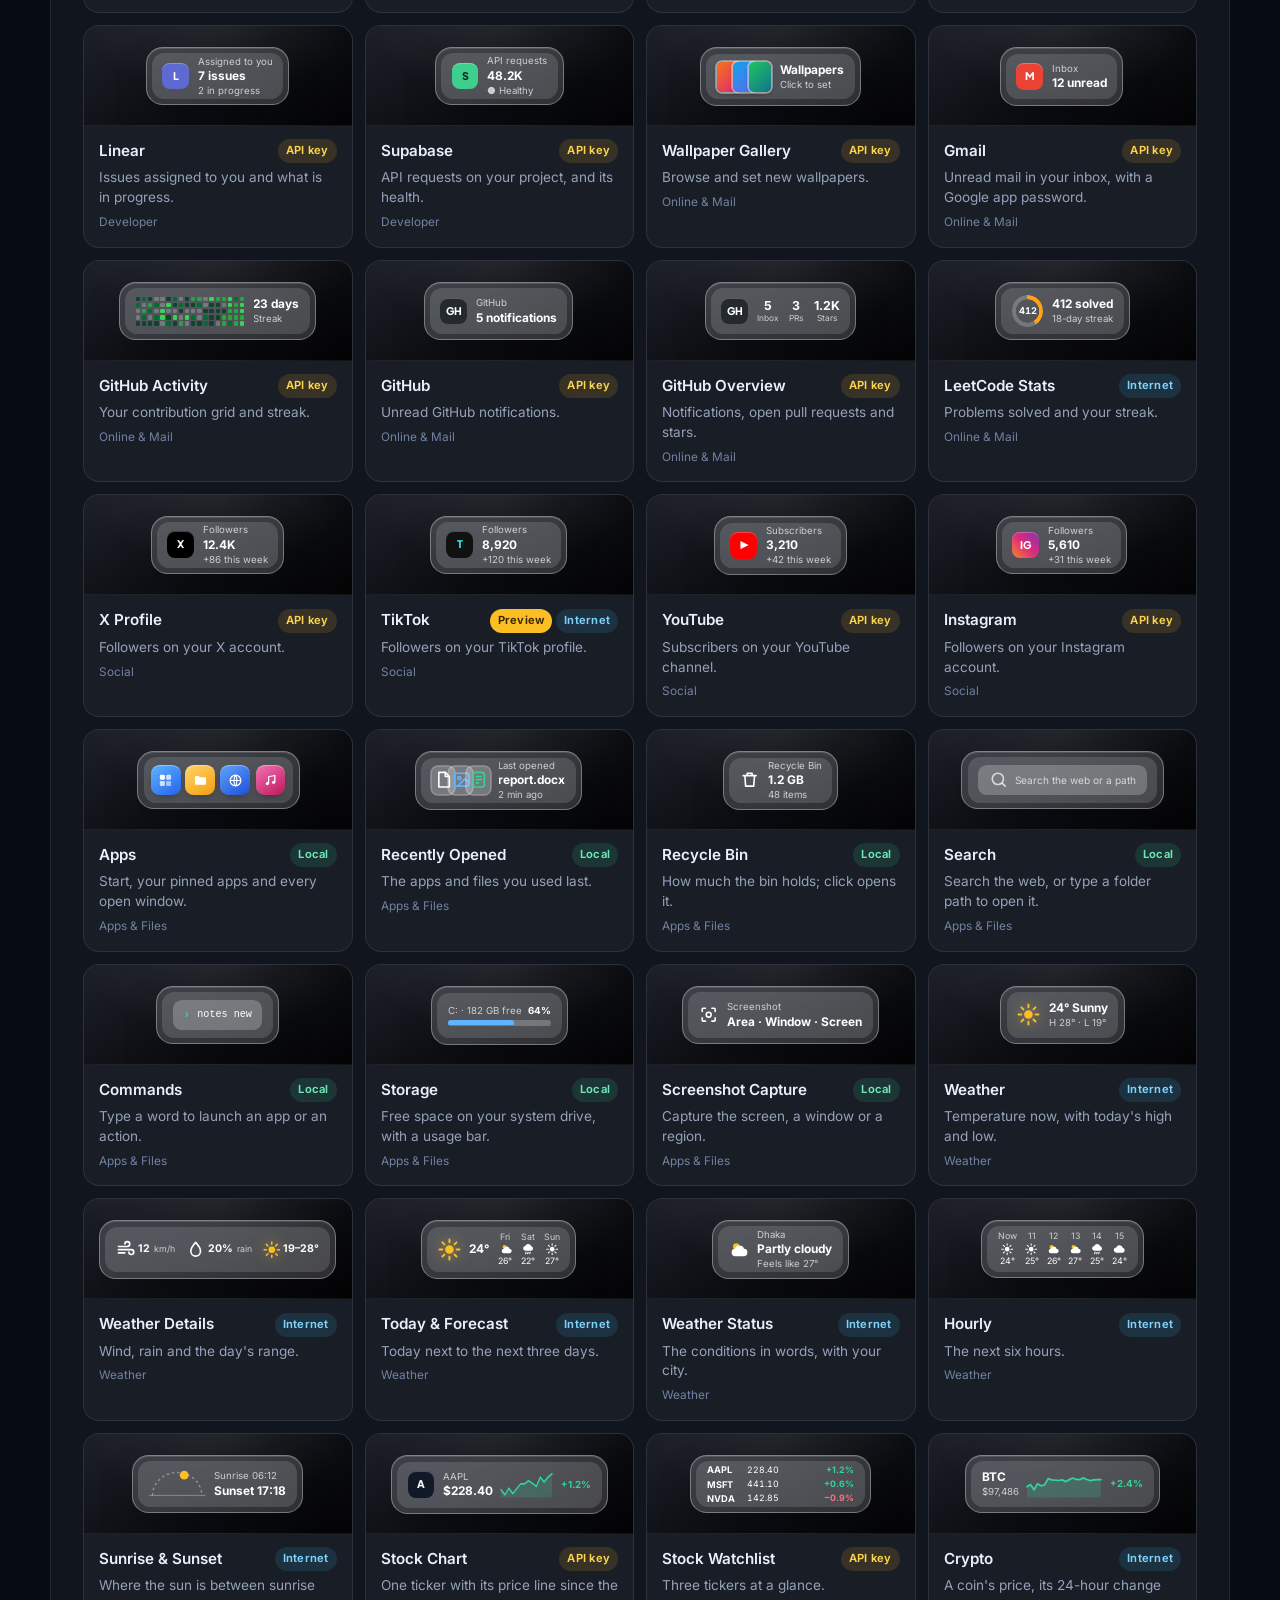
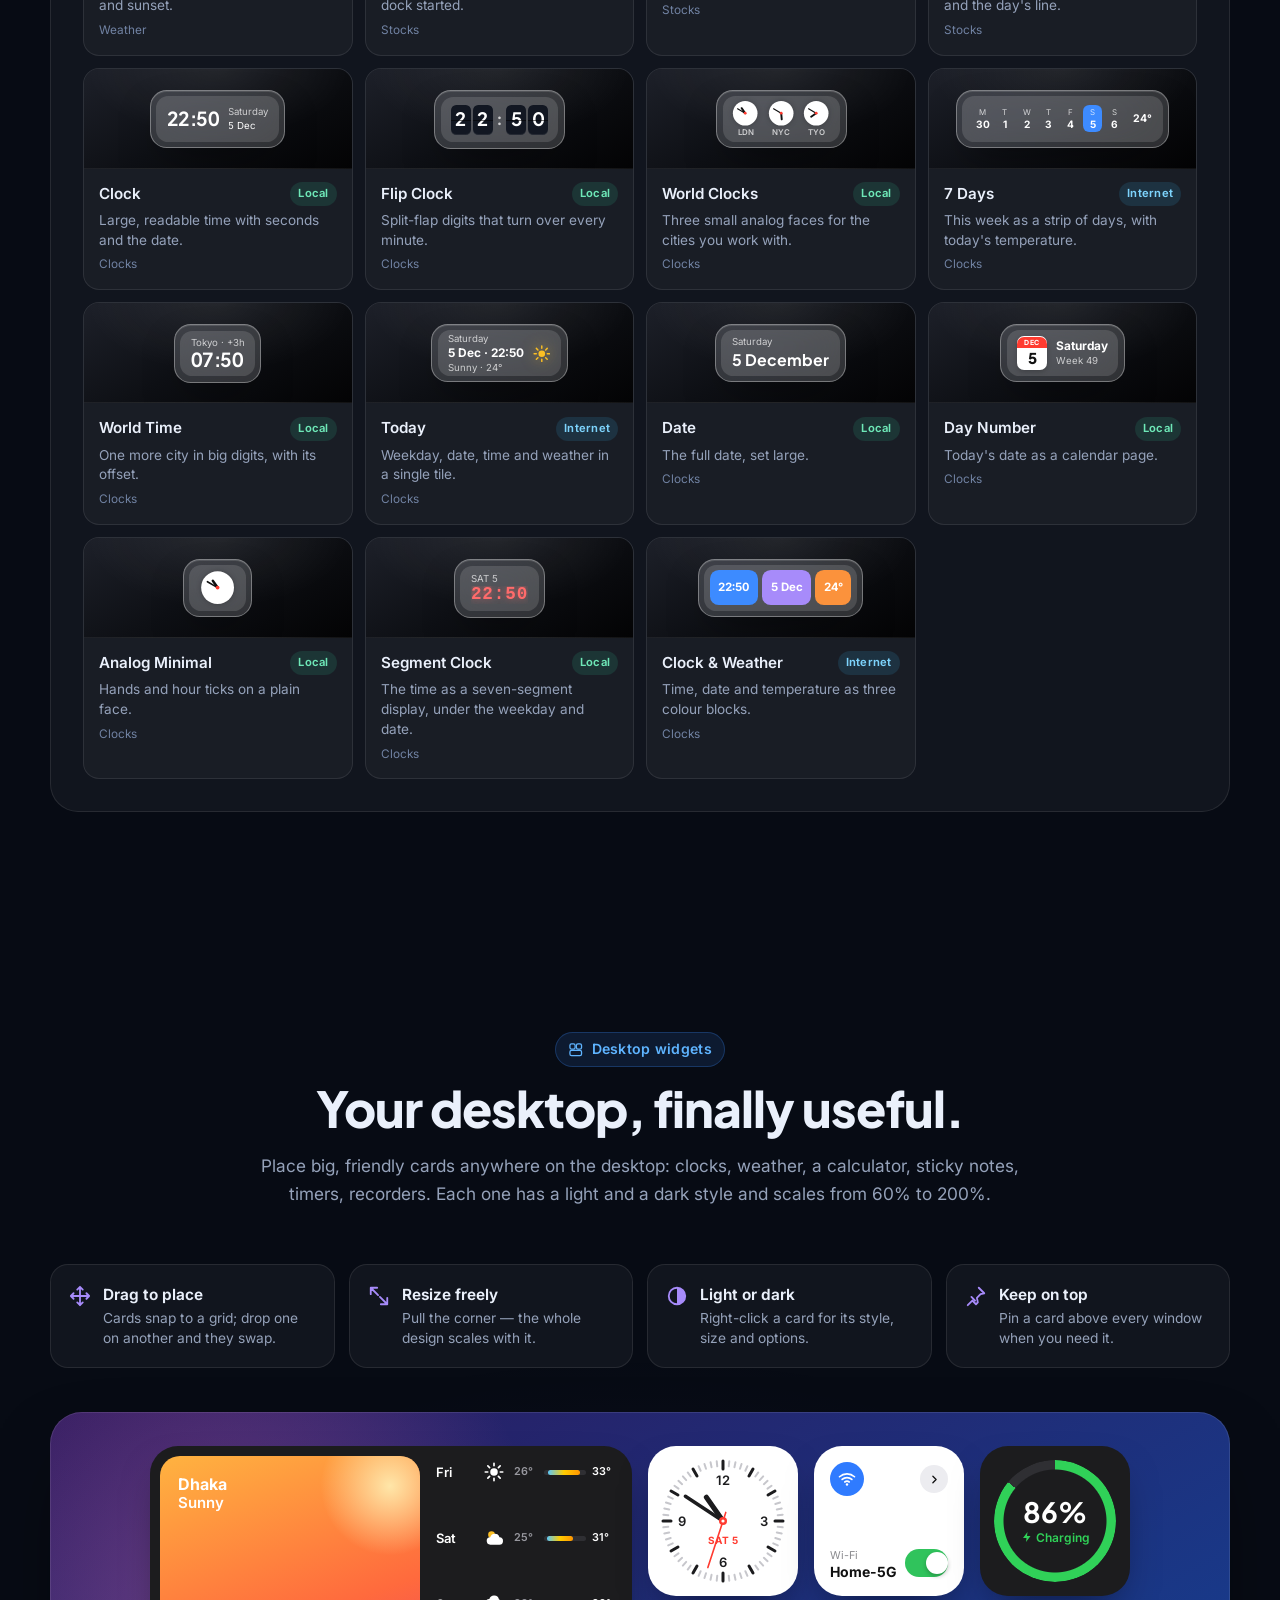
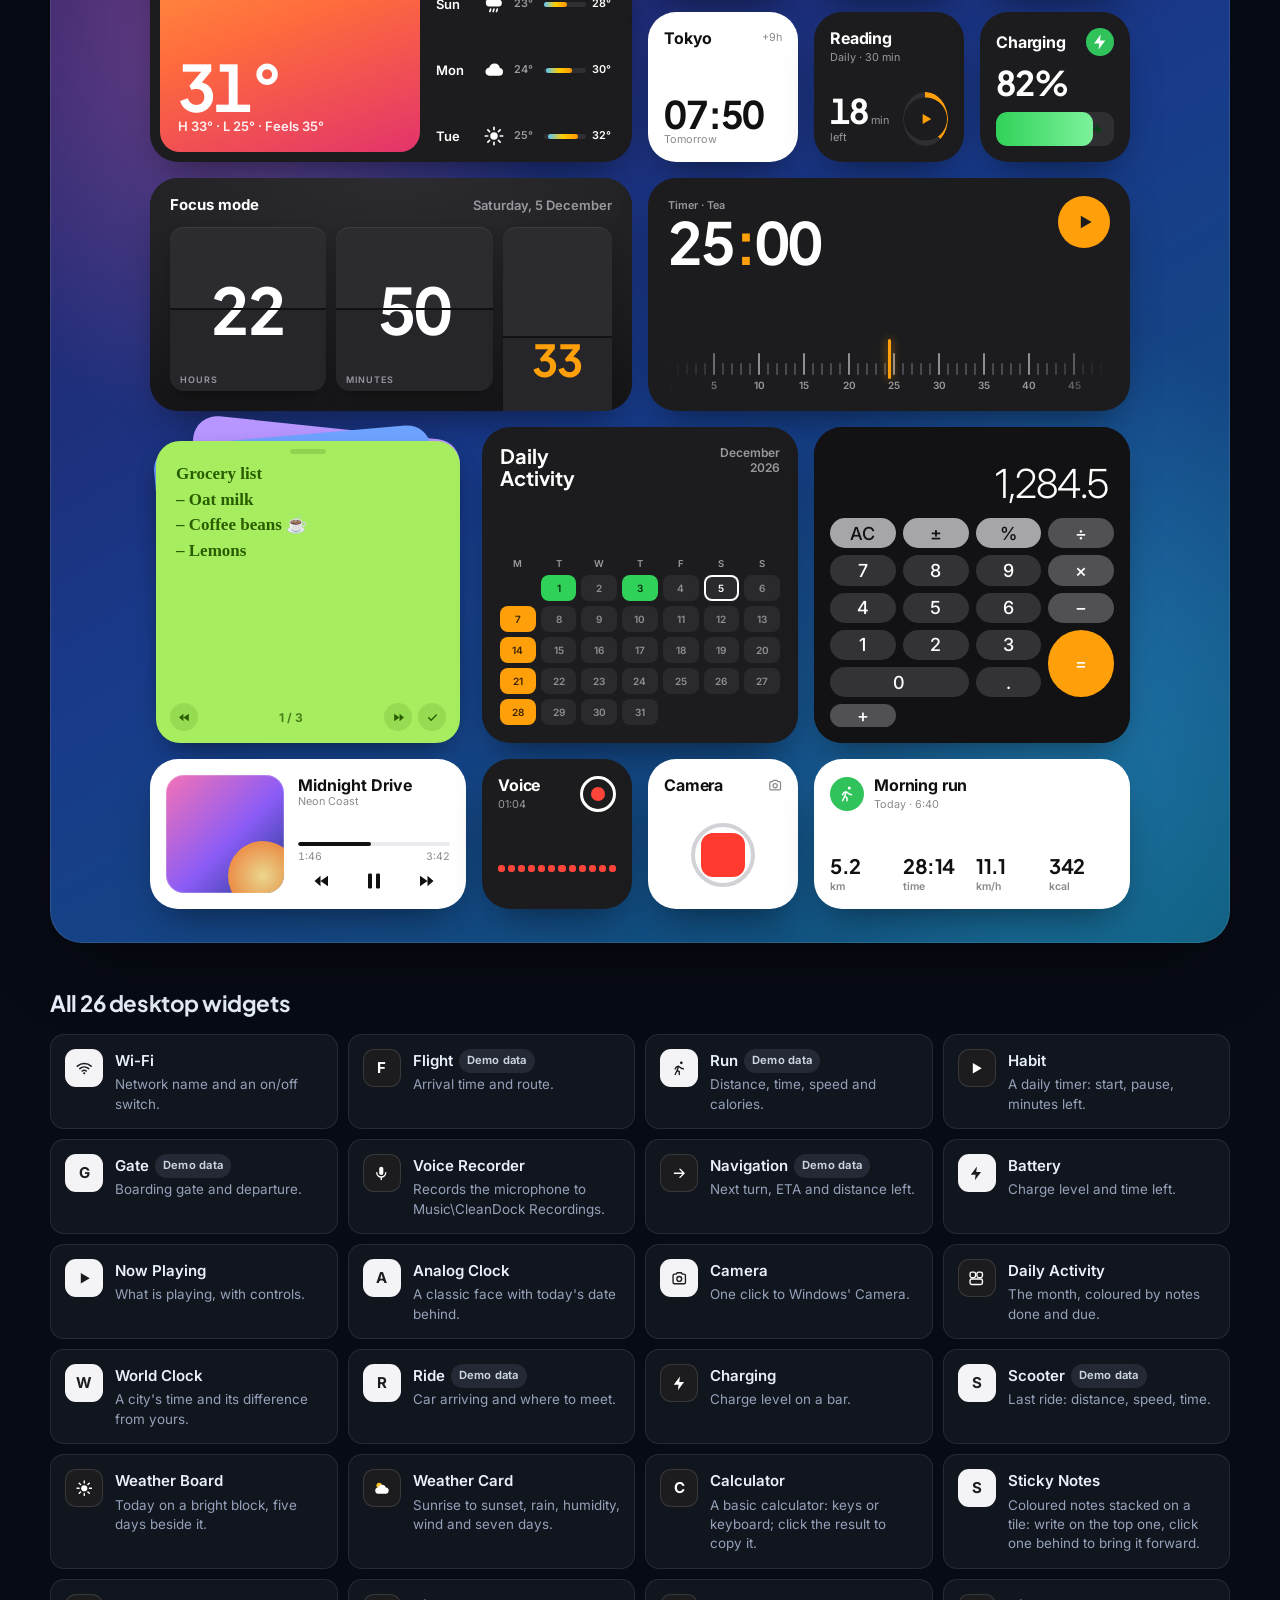
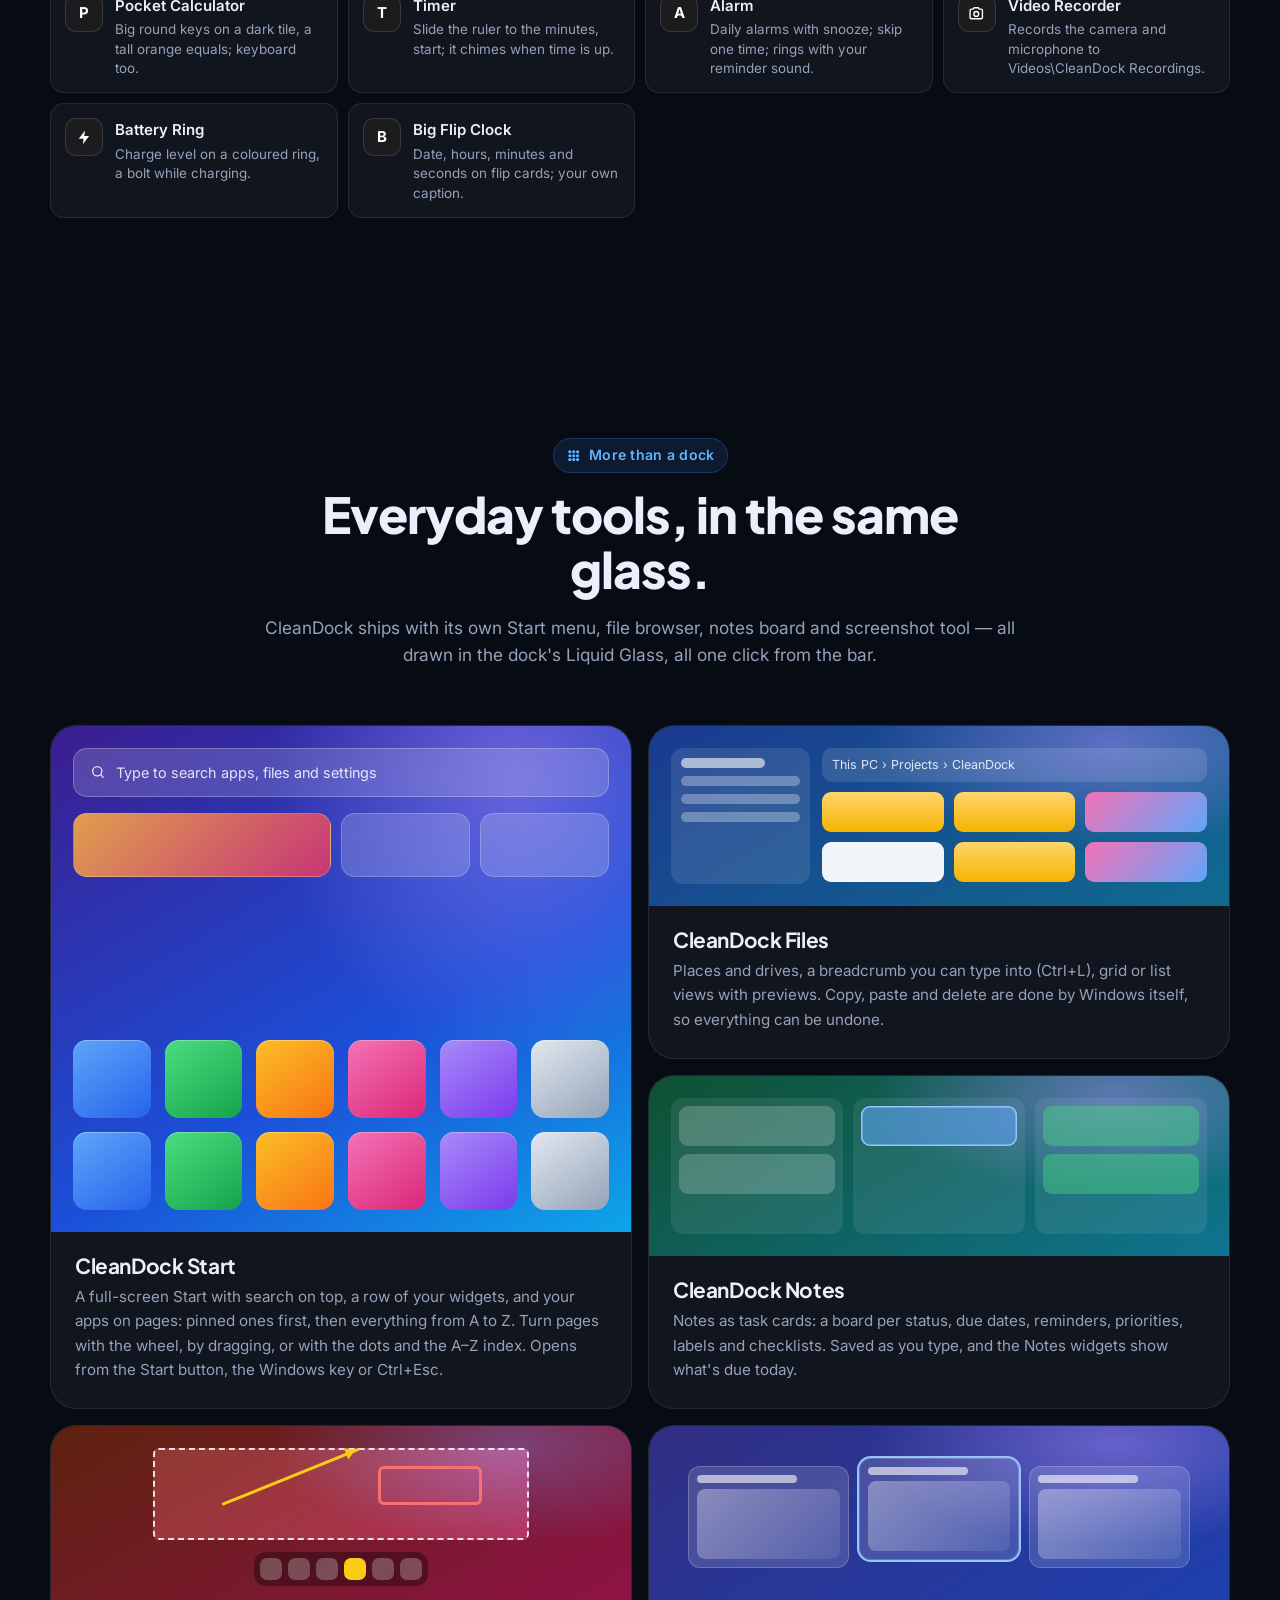
==== commit 32186878: "Update website from CleanDock@67d2bee" ====
--- a/index.html
+++ b/index.html
@@ -64,10 +64,11 @@
         },
         "featureList": [
           "Replaces the Windows taskbar with a Liquid Glass dock on any screen edge",
-          "115 live dock widgets in 13 categories",
-          "26 desktop widgets with light and dark styles",
-          "Own Start menu, file browser, notes board and screenshot tool",
-          "Restores the original taskbar when you quit"
+          "115 live dock widgets in 13 categories and 26 desktop widgets",
+          "Dynamic Island for music, recordings, Claude Code and Codex",
+          "Live Search for apps, files, settings and sums (Alt + Space)",
+          "Start menu with app pages, file browser, notes board and screenshot tool",
+          "Updates itself; restores the original taskbar when you quit"
         ]
       },
       {
@@ -120,6 +121,22 @@
             "acceptedAnswer": {
               "@type": "Answer",
               "text": "They're finished designs — like Claude, ChatGPT, Gemini and Cursor usage — that still show sample numbers while their connection is being built. They're marked in the picker."
+            }
+          },
+          {
+            "@type": "Question",
+            "name": "How does CleanDock update?",
+            "acceptedAnswer": {
+              "@type": "Answer",
+              "text": "It updates itself. When a new version is out, a card beside the dock shows what's new, with Update now and Later. You can also check any time in Settings → Check for updates."
+            }
+          },
+          {
+            "@type": "Question",
+            "name": "Does CleanDock collect any data?",
+            "acceptedAnswer": {
+              "@type": "Answer",
+              "text": "Only anonymous counts of installs and daily use: the CleanDock version, your Windows version and language. No names, files, window titles or account keys."
             }
           },
           {
@@ -138,7 +155,7 @@
   <link rel="preconnect" href="https://fonts.googleapis.com">
   <link rel="preconnect" href="https://fonts.gstatic.com" crossorigin>
   <link href="https://fonts.googleapis.com/css2?family=Inter:wght@400;500;600;700&family=Plus+Jakarta+Sans:wght@600;700;800&display=swap" rel="stylesheet">
-  <link rel="stylesheet" href="styles.css?v=15">
+  <link rel="stylesheet" href="styles.css?v=16">
 </head>
 <body>
 
@@ -169,7 +186,7 @@
 <section class="hero">
   <div class="hero-glow" aria-hidden="true"></div>
   <div class="wrap hero-copy reveal">
-    <a class="pill" href="#features"><span class="pill-dot"></span><span>v<span data-version>0.9.8</span> · For Windows 11 &amp; 10</span></a>
+    <a class="pill" href="#new"><span class="pill-dot"></span><span><b>New in v<span data-version>0.9.8</span></b> · Dynamic Island &amp; Live Search</span><svg class="i"><use href="#i-arrow"/></svg></a>
     <h1>Your Windows taskbar, rebuilt as a <span class="grad">smart dock</span>.</h1>
     <p class="lead">CleanDock puts your apps and <b data-count="dock">115</b> live widgets in one Liquid Glass bar — and <b>26</b> more widgets right on your desktop. Light, beautiful, and fully reversible.</p>
     <div class="hero-cta">
@@ -208,6 +225,9 @@
           <div class="dw dw-s light" data-dw="wifi"></div>
         </div>
 
+        <!-- Dynamic Island, small, with music playing -->
+        <div class="hero-isl" aria-hidden="true"><span class="isl-ear l"></span><span class="isl-ear r"></span><span class="hi-cover"></span><span class="hi-bars"><i></i><i></i><i></i><i></i></span></div>
+
         <!-- the dock -->
         <div class="dock skin-glass pos-bottom" id="heroDock"></div>
       </div>
@@ -223,6 +243,125 @@
     <div><b>13</b><span>Categories</span></div>
     <div><b>4</b><span>Styles</span></div>
     <div><b>4</b><span>Screen edges</span></div>
+  </div>
+</section>
+
+<!-- ───────────── What's new ───────────── -->
+<section class="sec" id="new">
+  <div class="wrap">
+    <div class="sec-head reveal">
+      <span class="eyebrow"><svg class="i"><use href="#i-spark"/></svg> New in CleanDock 0.9</span>
+      <h2>More than a dock now.</h2>
+      <p>A Dynamic Island at the top of the screen, search that finds anything as you type, a dock that moves, controls on the screen's edge — and CleanDock keeps itself up to date.</p>
+    </div>
+
+    <div class="nw-grid">
+      <!-- Dynamic Island -->
+      <article class="nw-card nw-wide reveal" id="nwIsland">
+        <div class="nw-stage nw-dark" aria-hidden="true">
+          <div class="isl-wall"></div>
+          <div class="isl" id="isl" data-state="music"><span class="isl-ear l"></span><span class="isl-ear r"></span><div class="isl-body" id="islBody"></div></div>
+        </div>
+        <div class="nw-txt">
+          <div class="nw-tabs" role="tablist" aria-label="What Dynamic Island shows">
+            <button role="tab" aria-selected="true" data-isl="music">Music</button>
+            <button role="tab" aria-selected="false" data-isl="claude">Claude Code</button>
+            <button role="tab" aria-selected="false" data-isl="codex">Codex</button>
+            <button role="tab" aria-selected="false" data-isl="rec">Recording</button>
+          </div>
+          <h3>Dynamic Island</h3>
+          <p>A notch at the top centre of the screen. Rest the pointer on it to open it; scroll on it to step through what it shows: the music player with moving bars, your Claude Code and Codex sessions with their usage limits, or a recording in progress.</p>
+        </div>
+      </article>
+
+      <!-- Live Search -->
+      <article class="nw-card reveal">
+        <div class="nw-stage nw-blur" aria-hidden="true">
+          <div class="ls-mock">
+            <div class="lsm-bar">
+              <svg viewBox="0 0 24 24"><circle cx="11" cy="11" r="7" fill="none" stroke="currentColor" stroke-width="2"/><path d="m20 20-3.5-3.5" stroke="currentColor" stroke-width="2" stroke-linecap="round"/></svg>
+              <span class="lsm-field"><span id="lsTyped">rep</span><span class="lsm-caret"></span><span class="lsm-ghost" id="lsGhost">ort.pdf</span><span class="lsm-open" id="lsOpen"> — Open</span></span>
+            </div>
+            <div class="lsm-list" id="lsList"></div>
+            <div class="lsm-foot"><span>↑↓ choose</span><span>↵ open</span><span class="lsm-ms" id="lsMs">4 ms</span></div>
+          </div>
+        </div>
+        <div class="nw-txt">
+          <h3>Live Search <kbd>Alt</kbd><kbd>Space</kbd></h3>
+          <p>Apps, files and folders on every drive, Windows settings and quick sums, as you type, in a few milliseconds. Enter opens, Ctrl+Enter shows a file in its folder.</p>
+        </div>
+      </article>
+
+      <!-- Start pages -->
+      <article class="nw-card reveal">
+        <div class="nw-stage nw-dark" aria-hidden="true">
+          <div class="st-mock">
+            <div class="st-search"><svg viewBox="0 0 24 24"><circle cx="11" cy="11" r="7" fill="none" stroke="currentColor" stroke-width="2"/><path d="m20 20-3.5-3.5" stroke="currentColor" stroke-width="2" stroke-linecap="round"/></svg>Search</div>
+            <div class="st-pages"><div class="st-strip" id="stStrip"><div class="st-page"></div><div class="st-page"></div></div></div>
+            <div class="st-dots"><i class="on"></i><i></i><i></i></div>
+            <div class="st-az">A B C D E F G H I K L M N O P R S T W</div>
+          </div>
+        </div>
+        <div class="nw-txt">
+          <h3>Start, on full pages</h3>
+          <p>Your apps fill the screen on pages, pinned ones first. Turn pages with the wheel or touchpad, by dragging, with the arrow keys, the dots or the A–Z index. On a laptop it fits in one tidy layout.</p>
+        </div>
+      </article>
+
+      <!-- Dock drawer & motion -->
+      <article class="nw-card nw-wide reveal">
+        <div class="nw-stage nw-wall" aria-hidden="true">
+          <div class="dr-pop">
+            <div class="dr-grid" id="drGrid"></div>
+          </div>
+          <div class="dr-dock" id="drDock"></div>
+        </div>
+        <div class="nw-txt">
+          <h3>A dock with a drawer, and some bounce</h3>
+          <p>Keep four apps on the dock and the rest in a drawer that opens above it, with window previews when you rest on an app. Icons hop when clicked and bounce while an app starts, and a minimised window shrinks into its icon and grows back out of it.</p>
+        </div>
+      </article>
+    </div>
+
+    <div class="nw-small">
+      <article class="nw-mini reveal">
+        <div class="nm-art nm-side" aria-hidden="true">
+          <div class="sd-notch">
+            <div class="sd-slider" style="--v:72%"><i></i><svg viewBox="0 0 24 24"><path d="M4 9v6h4l5 4V5L8 9z" fill="currentColor"/></svg></div>
+            <div class="sd-slider" style="--v:48%"><i></i><svg viewBox="0 0 24 24"><circle cx="12" cy="12" r="4" fill="currentColor"/><path d="M12 2v2.5M12 19.5V22M2 12h2.5M19.5 12H22M4.9 4.9l1.8 1.8M17.3 17.3l1.8 1.8M4.9 19.1l1.8-1.8M17.3 6.7l1.8-1.8" stroke="currentColor" stroke-width="2" stroke-linecap="round"/></svg></div>
+          </div>
+        </div>
+        <h3>Side controls</h3>
+        <p>Rest the pointer on the middle of the right edge for speaker and brightness sliders.</p>
+      </article>
+      <article class="nw-mini reveal">
+        <div class="nm-art" aria-hidden="true">
+          <div class="up-card">
+            <div class="up-top"><img src="assets/icon-128.png" alt="" width="28" height="28"><span><b>CleanDock <span data-version>0.9.8</span></b><small>is ready to install</small></span></div>
+            <ul><li>Live Search</li><li>A drawer for your apps</li></ul>
+            <div class="up-btns"><span class="up-go">Update now</span><span>Later</span></div>
+          </div>
+        </div>
+        <h3>Updates itself</h3>
+        <p>When a new version is out, a card beside the dock shows what's new, with Update now and Later.</p>
+      </article>
+      <article class="nw-mini reveal">
+        <div class="nm-art nm-theme" aria-hidden="true">
+          <div class="th-w th-l"><svg viewBox="0 0 24 24"><circle cx="12" cy="12" r="4.5" fill="currentColor"/><path d="M12 2v2.5M12 19.5V22M2 12h2.5M19.5 12H22M4.9 4.9l1.8 1.8M17.3 17.3l1.8 1.8M4.9 19.1l1.8-1.8M17.3 6.7l1.8-1.8" stroke="currentColor" stroke-width="2" stroke-linecap="round"/></svg><b>10:42</b></div>
+          <div class="th-w th-d"><svg viewBox="0 0 24 24"><path d="M20 14.5A8 8 0 1 1 9.5 4a6.5 6.5 0 0 0 10.5 10.5z" fill="currentColor"/></svg><b>22:10</b></div>
+        </div>
+        <h3>Follows light &amp; dark</h3>
+        <p>The dock and desktop widgets match Windows' light or dark mode, or give one widget its own.</p>
+      </article>
+      <article class="nw-mini reveal">
+        <div class="nm-art nm-shot" aria-hidden="true">
+          <div class="sh-area"></div>
+          <div class="sh-keys"><kbd>Ctrl</kbd><span>+</span><kbd>Shift</kbd><span>+</span><kbd>S</kbd></div>
+        </div>
+        <h3>Your Screenshot shortcut</h3>
+        <p>Pick the keys that start a screenshot in Settings, for example Ctrl + Shift + S.</p>
+      </article>
+    </div>
   </div>
 </section>
 
@@ -324,7 +463,7 @@
         </div>
         <div class="app-txt">
           <h3>CleanDock Start</h3>
-          <p>A full-screen Start menu with search on top, a row of your favourite widgets, pinned apps, recent files and every app from A to Z. Opens from the Start button, the Windows key or Ctrl+Esc.</p>
+          <p>A full-screen Start with search on top, a row of your widgets, and your apps on pages: pinned ones first, then everything from A to Z. Turn pages with the wheel, by dragging, or with the dots and the A–Z index. Opens from the Start button, the Windows key or Ctrl+Esc.</p>
         </div>
       </article>
       <article class="app-card reveal">
@@ -381,11 +520,11 @@
       <article class="feat reveal"><span class="fi c-blue"><svg class="i"><use href="#i-glass"/></svg></span><h3>Liquid Glass design</h3><p>A real Windows blur behind the dock and every pop-up, clipped to smooth rounded corners. Or pick a solid style: Slate, Paper or Midnight.</p></article>
       <article class="feat reveal"><span class="fi c-green"><svg class="i"><use href="#i-eye"/></svg></span><h3>Everything at a glance</h3><p>CPU, battery, weather, music, your next task and today's revenue — live in the bar, without opening a single app.</p></article>
       <article class="feat reveal"><span class="fi c-amber"><svg class="i"><use href="#i-shield"/></svg></span><h3>Safe and reversible</h3><p>No Windows files are changed. The taskbar is set to auto-hide while the dock runs and comes back the moment you quit — even after a crash, with <code>--restore</code>.</p></article>
-      <article class="feat reveal"><span class="fi c-violet"><svg class="i"><use href="#i-lock"/></svg></span><h3>Private by design</h3><p>Account keys are encrypted with Windows data protection and sent only to the service they belong to. Most widgets never leave your PC.</p></article>
+      <article class="feat reveal"><span class="fi c-violet"><svg class="i"><use href="#i-lock"/></svg></span><h3>Private by design</h3><p>Account keys are encrypted with Windows data protection and sent only to the service they belong to. Most widgets never leave your PC, and usage stats are anonymous counts only.</p></article>
       <article class="feat reveal"><span class="fi c-cyan"><svg class="i"><use href="#i-bolt"/></svg></span><h3>Light and fast</h3><p>Built with Rust and Tauri, so it starts with Windows in a moment and stays out of your way.</p></article>
       <article class="feat reveal"><span class="fi c-pink"><svg class="i"><use href="#i-edges"/></svg></span><h3>Any edge you like</h3><p>Bottom, top, left or right. Maximized windows stop above the dock, and on a side edge the tiles stack in a column.</p></article>
       <article class="feat reveal"><span class="fi c-blue"><svg class="i"><use href="#i-palette"/></svg></span><h3>Your accent colour</h3><p>Selected buttons, rings and highlights follow the accent colour you chose in Windows Personalisation.</p></article>
-      <article class="feat reveal"><span class="fi c-green"><svg class="i"><use href="#i-term"/></svg></span><h3>Keyboard and command line</h3><p>Windows key opens Start, Win+E opens Files, and <code>cleandock.exe</code> takes flags to move the dock, open settings or quit.</p></article>
+      <article class="feat reveal"><span class="fi c-green"><svg class="i"><use href="#i-term"/></svg></span><h3>Keyboard and command line</h3><p>Windows key opens Start, Alt+Space opens Live Search, Win+E opens Files, and <code>cleandock.exe</code> takes flags to move the dock, open settings or quit.</p></article>
     </div>
   </div>
 </section>
@@ -465,7 +604,7 @@
       <div class="support-txt">
         <span class="eyebrow light"><svg class="i"><use href="#i-heart"/></svg> Support CleanDock</span>
         <h2>Enjoying CleanDock? Buy me a coffee.</h2>
-        <p>CleanDock is free, with no ads and no tracking. If it makes your desktop a little nicer every day, a coffee helps keep the updates and new widgets coming.</p>
+        <p>CleanDock is free, with no ads. If it makes your desktop a little nicer every day, a coffee helps keep the updates and new widgets coming.</p>
         <div class="support-cta">
           <a class="btn btn-lg btn-coffee" data-link="coffee" href="#" target="_blank" rel="noopener">
             <svg class="i"><use href="#i-coffee"/></svg> Buy me a coffee
@@ -497,6 +636,8 @@
       <details class="reveal"><summary>How do I add or remove widgets?</summary><p>Run CleanDock again while it's open, or right-click the dock, to open the widget picker. "Ready to use" shows everything that works right away; account widgets show "Click to connect" until you paste a key.</p></details>
       <details class="reveal"><summary>Where are my account keys stored?</summary><p>Only on your PC, encrypted with Windows data protection (DPAPI). Each key is sent only to the service it belongs to.</p></details>
       <details class="reveal"><summary>What are "Preview" widgets?</summary><p>They're finished designs — like Claude, ChatGPT, Gemini and Cursor usage — that still show sample numbers while their connection is being built. They're marked in the picker.</p></details>
+      <details class="reveal"><summary>How does CleanDock update?</summary><p>It updates itself. When a new version is out, a card beside the dock shows what's new, with Update now and Later. You can also check any time in Settings → Check for updates.</p></details>
+      <details class="reveal"><summary>Does CleanDock collect any data?</summary><p>Only anonymous counts of installs and daily use: the CleanDock version, your Windows version and language. No names, files, window titles or account keys.</p></details>
       <details class="reveal"><summary>Does it start with Windows?</summary><p>Yes, an installed copy always starts with Windows. You can still switch it off in Windows Settings → Apps → Startup, and CleanDock respects that.</p></details>
     </div>
   </div>
@@ -622,7 +763,7 @@
   </defs>
 </svg>
 
-<script src="catalog.js?v=15"></script>
-<script src="app.js?v=15"></script>
+<script src="catalog.js?v=16"></script>
+<script src="app.js?v=16"></script>
 </body>
 </html>
--- a/styles.css
+++ b/styles.css
@@ -929,3 +929,200 @@
   .side-coffee.open { width: calc(52px + env(safe-area-inset-right)); filter: brightness(1.06); animation: none; }
   @keyframes coffeeNudge { 0%, 88%, 100% { transform: translateY(-50%); } 92% { transform: translateY(-50%) translateX(-6px); } 96% { transform: translateY(-50%) translateX(-2px); } }
 }
+
+/* ══════════ What's new (0.9) ══════════ */
+.pill b { font-weight: 700; color: #fff; }
+.pill .i { width: 14px; height: 14px; opacity: .7; }
+.nw-grid { display: grid; grid-template-columns: repeat(12, 1fr); gap: 16px; }
+.nw-card { grid-column: span 5; border-radius: 26px; background: var(--surface); border: 1px solid var(--line); overflow: hidden; display: flex; flex-direction: column; transition: border-color .3s; }
+.nw-card.nw-wide { grid-column: span 7; }
+.nw-card:hover { border-color: var(--line-2); }
+.nw-stage { position: relative; height: 300px; overflow: hidden; }
+.nw-dark { background: radial-gradient(70% 90% at 50% 0%, #1b2440, #070b14 70%); }
+.nw-wall, .nw-blur { background:
+  radial-gradient(60% 70% at 22% 30%, #3b6cf6 0%, transparent 62%), radial-gradient(55% 60% at 80% 20%, #22b8e8 0%, transparent 60%),
+  radial-gradient(70% 80% at 60% 100%, #7c3aed 0%, transparent 62%), linear-gradient(160deg, #1a3fb0, #0e1b4d); }
+.nw-txt { padding: 20px 24px 24px; display: flex; flex-direction: column; gap: 8px; }
+.nw-txt h3 { font-size: 1.3rem; display: flex; align-items: center; gap: 8px; flex-wrap: wrap; }
+.nw-txt p { color: var(--muted); font-size: .95rem; }
+kbd { display: inline-block; min-width: 1.6em; padding: 2px 8px; border-radius: 7px; font: 600 .78rem/1.5 var(--font); text-align: center; color: #e8eefb;
+  background: linear-gradient(#2a3346, #1b2232); border: 1px solid rgba(255,255,255,.16); box-shadow: 0 2px 0 rgba(0,0,0,.5); letter-spacing: 0; }
+.nw-tabs { display: flex; flex-wrap: wrap; gap: 6px; margin-bottom: 6px; }
+.nw-tabs button { padding: 6px 12px; border-radius: 999px; font-size: .82rem; font-weight: 600; color: #c9d4e8; background: rgba(255,255,255,.06); border: 1px solid var(--line); transition: background .2s, color .2s, border-color .2s; }
+.nw-tabs button:hover { background: rgba(255,255,255,.1); }
+.nw-tabs button[aria-selected="true"] { background: #fff; color: #0b1120; border-color: #fff; }
+
+/* Dynamic Island */
+.isl-wall { position: absolute; inset: 0; background:
+  radial-gradient(50% 60% at 20% 90%, rgba(61,139,255,.35), transparent 70%), radial-gradient(45% 55% at 85% 85%, rgba(167,139,250,.3), transparent 70%); }
+.isl, .hero-isl { position: absolute; top: 0; left: 50%; transform: translateX(-50%); background: #000; color: #fff; z-index: 2; }
+.isl { --w: 430px; --h: 158px; width: var(--w); height: var(--h); max-width: calc(100% - 44px); border-radius: 0 0 30px 30px;
+  box-shadow: 0 22px 50px -18px rgba(0,0,0,.9); transition: width .55s cubic-bezier(.3,1.25,.4,1), height .55s cubic-bezier(.3,1.25,.4,1); }
+.isl[data-state="claude"], .isl[data-state="codex"] { --w: 440px; --h: 206px; }
+.isl[data-state="rec"] { --w: 320px; --h: 54px; }
+.isl-ear { position: absolute; top: 0; width: 14px; height: 14px; }
+.isl-ear.l { left: -14px; background: radial-gradient(circle at 0 100%, transparent 13.5px, #000 14px); }
+.isl-ear.r { right: -14px; background: radial-gradient(circle at 100% 100%, transparent 13.5px, #000 14px); }
+.isl-body { position: absolute; inset: 0; overflow: hidden; border-radius: inherit; padding: 16px 20px; transition: opacity .25s; }
+.isl-body.fade { opacity: 0; }
+.ib-row { display: flex; align-items: center; gap: 14px; }
+.ib-cover { width: 62px; height: 62px; border-radius: 14px; flex: none; position: relative; overflow: hidden; background: linear-gradient(135deg, #f472b6, #8b5cf6 55%, #1e3a8a); }
+.ib-cover::after { content: ""; position: absolute; width: 40px; height: 40px; border-radius: 50%; right: -10px; bottom: -12px; background: radial-gradient(circle, #fde68a, #f97316); }
+.ib-meta { flex: 1; min-width: 0; display: flex; flex-direction: column; gap: 2px; }
+.ib-meta b { font-size: 16px; white-space: nowrap; overflow: hidden; text-overflow: ellipsis; }
+.ib-meta small { color: #9b9ba3; font-size: 13px; }
+.bars { display: flex; align-items: center; gap: 3px; height: 26px; flex: none; }
+.bars i { width: 4px; border-radius: 3px; background: #f472b6; height: 30%; animation: barUp .9s ease-in-out infinite alternate; }
+.bars i:nth-child(2) { animation-delay: .2s; } .bars i:nth-child(3) { animation-delay: .45s; } .bars i:nth-child(4) { animation-delay: .1s; } .bars i:nth-child(5) { animation-delay: .32s; }
+@keyframes barUp { to { height: 100%; } }
+.ib-prog { display: flex; align-items: center; gap: 10px; margin-top: 12px; font-size: 11px; color: #9b9ba3; font-variant-numeric: tabular-nums; }
+.ib-prog span { flex: 1; height: 4px; border-radius: 4px; background: #333; overflow: hidden; }
+.ib-prog span i { display: block; height: 100%; width: 38%; background: #fff; border-radius: 4px; }
+.ib-ctl { display: flex; align-items: center; justify-content: space-between; margin-top: 10px; padding: 0 6px; color: #d4d4d8; }
+.ib-ctl svg { width: 18px; height: 18px; }
+.ib-ctl .big svg { width: 26px; height: 26px; color: #fff; }
+.ib-head { display: flex; align-items: center; gap: 10px; margin-bottom: 10px; }
+.ib-logo { width: 26px; height: 26px; border-radius: 8px; display: grid; place-items: center; font-weight: 800; font-size: 15px; flex: none; }
+.ib-head b { font-size: 15px; }
+.ib-head small { margin-left: auto; color: #9b9ba3; font-size: 12px; }
+.ib-task { display: flex; align-items: center; gap: 10px; padding: 6px 0; font-size: 13.5px; border-top: 1px solid #1f1f23; }
+.ib-task b { font-weight: 600; flex: 1; min-width: 0; white-space: nowrap; overflow: hidden; text-overflow: ellipsis; }
+.ib-task em { font-style: normal; font-size: 12px; color: #9b9ba3; white-space: nowrap; }
+.ib-task em.warn { color: #fbbf24; }
+.ib-task em.ok { color: #34d399; }
+.spin { width: 14px; height: 14px; border-radius: 50%; border: 2px solid #3a3a40; border-top-color: #fff; flex: none; animation: spin .9s linear infinite; }
+.ib-dot { width: 14px; height: 14px; display: grid; place-items: center; flex: none; }
+.ib-dot::before { content: ""; width: 8px; height: 8px; border-radius: 50%; background: var(--c); box-shadow: 0 0 8px var(--c); }
+@keyframes spin { to { transform: rotate(360deg); } }
+.ib-allow { padding: 3px 10px; border-radius: 999px; background: #fbbf24; color: #2a1a00; font-size: 11.5px; font-weight: 700; }
+.ib-limits { display: flex; gap: 18px; margin-top: 8px; }
+.ib-limits span { display: flex; align-items: center; gap: 8px; font-size: 12px; color: #c4c4cc; }
+.ib-ring { width: 28px; height: 28px; border-radius: 50%; background: conic-gradient(var(--c) calc(var(--p) * 1%), #2a2a30 0); -webkit-mask: radial-gradient(circle, transparent 9px, #000 9.5px); mask: radial-gradient(circle, transparent 9px, #000 9.5px); }
+.ib-rec { display: flex; align-items: center; gap: 12px; height: 100%; margin-top: -16px; padding-top: 16px; }
+.ib-rec .live { width: 10px; height: 10px; border-radius: 50%; background: #ff453a; box-shadow: 0 0 10px #ff453a; animation: blink 1.2s ease-in-out infinite; }
+@keyframes blink { 50% { opacity: .35; } }
+.ib-rec b { font-variant-numeric: tabular-nums; font-size: 15px; }
+.ib-rec svg { width: 16px; height: 16px; color: #c4c4cc; }
+.ib-rec .btns { margin-left: auto; display: flex; gap: 6px; }
+.ib-rec .btns span { width: 26px; height: 26px; border-radius: 50%; background: #2a2a30; display: grid; place-items: center; }
+.ib-rec .btns span:first-child { background: #ff453a; }
+.ib-rec .btns i { width: 9px; height: 9px; border-radius: 2px; background: #fff; }
+/* small island in the hero */
+.hero-isl { width: 220px; height: 36px; border-radius: 0 0 20px 20px; display: flex; align-items: center; justify-content: space-between; padding: 0 16px; }
+.hero-isl .isl-ear { width: 12px; height: 12px; }
+.hero-isl .isl-ear.l { left: -12px; background: radial-gradient(circle at 0 100%, transparent 11.5px, #000 12px); }
+.hero-isl .isl-ear.r { right: -12px; background: radial-gradient(circle at 100% 100%, transparent 11.5px, #000 12px); }
+.hi-cover { width: 22px; height: 22px; border-radius: 6px; background: linear-gradient(135deg, #f472b6, #8b5cf6); }
+.hi-bars { display: flex; align-items: center; gap: 3px; height: 18px; }
+.hi-bars i { width: 3px; height: 30%; border-radius: 2px; background: #f472b6; animation: barUp .8s ease-in-out infinite alternate; }
+.hi-bars i:nth-child(2) { animation-delay: .25s; } .hi-bars i:nth-child(3) { animation-delay: .5s; } .hi-bars i:nth-child(4) { animation-delay: .12s; }
+
+/* Live Search */
+.ls-mock { position: absolute; left: 22px; right: 22px; top: 24px; z-index: 1; border-radius: 18px; overflow: hidden; color: #1d1d1f;
+  background: rgba(248,248,251,.86); backdrop-filter: blur(24px) saturate(1.6); -webkit-backdrop-filter: blur(24px) saturate(1.6);
+  box-shadow: 0 30px 60px -20px rgba(0,0,0,.7), inset 0 0 0 1px rgba(255,255,255,.6); }
+.lsm-bar { display: flex; align-items: center; gap: 10px; height: 52px; padding: 0 16px; border-bottom: 1px solid rgba(0,0,0,.08); }
+.lsm-bar svg { width: 20px; height: 20px; color: rgba(60,60,67,.6); flex: none; }
+.lsm-field { font-size: 19px; white-space: nowrap; overflow: hidden; display: flex; align-items: center; }
+.lsm-caret { width: 2px; height: 22px; background: #0a6cff; margin: 0 1px; animation: blink 1s steps(1) infinite; }
+.lsm-ghost { background: rgba(10,108,255,.22); border-radius: 3px; }
+.lsm-open { color: rgba(60,60,67,.62); font-size: 16px; white-space: pre; }
+.lsm-list { padding: 4px 8px 6px; min-height: 176px; }
+.lsm-h { font-size: 10.5px; font-weight: 700; letter-spacing: .06em; text-transform: uppercase; color: rgba(60,60,67,.55); padding: 7px 10px 3px; }
+.lsm-row { display: flex; align-items: center; gap: 10px; height: 32px; padding: 0 10px; border-radius: 8px; font-size: 13.5px; animation: fadeUp .25s both; }
+.lsm-row.sel { background: #0a6cff; color: #fff; }
+.lsm-row.sel small { color: rgba(255,255,255,.75); }
+.lsm-row small { margin-left: auto; font-size: 11.5px; color: rgba(60,60,67,.6); white-space: nowrap; }
+.lsm-ic { width: 22px; height: 22px; border-radius: 6px; flex: none; display: grid; place-items: center; color: #fff; font-size: 11px; font-weight: 800; box-shadow: inset 0 1px 0 rgba(255,255,255,.3); }
+.lsm-foot { display: flex; gap: 14px; padding: 7px 16px 8px; border-top: 1px solid rgba(0,0,0,.08); font-size: 11px; color: rgba(60,60,67,.6); }
+.lsm-ms { margin-left: auto; font-variant-numeric: tabular-nums; }
+
+/* Start pages */
+.st-mock { position: absolute; inset: 16px; border-radius: 18px; padding: 14px 34px 12px 18px; display: flex; flex-direction: column; gap: 10px;
+  background: rgba(255,255,255,.06); border: 1px solid rgba(255,255,255,.12); }
+.st-search { align-self: center; display: flex; align-items: center; gap: 8px; width: 60%; height: 30px; padding: 0 12px; border-radius: 10px; font-size: 12.5px; color: rgba(255,255,255,.6); background: rgba(255,255,255,.1); }
+.st-search svg { width: 14px; height: 14px; }
+.st-pages { flex: 1; overflow: hidden; }
+.st-strip { display: flex; width: 200%; height: 100%; transition: transform .7s cubic-bezier(.3,.9,.3,1); }
+.st-strip.p2 { transform: translateX(-50%); }
+.st-page { width: 50%; display: grid; grid-template-columns: repeat(6, 1fr); grid-template-rows: repeat(3, 1fr); gap: 10px 8px; padding: 4px 6px; }
+.st-app { display: flex; flex-direction: column; align-items: center; gap: 4px; min-height: 0; }
+.st-app i { width: 34px; height: 34px; border-radius: 10px; background: var(--g); box-shadow: inset 0 1px 0 rgba(255,255,255,.3); }
+.st-app b { font-size: 9px; font-weight: 600; color: rgba(255,255,255,.75); white-space: nowrap; }
+.st-dots { display: flex; justify-content: center; gap: 6px; }
+.st-dots i { width: 6px; height: 6px; border-radius: 50%; background: rgba(255,255,255,.3); transition: background .3s, width .3s; }
+.st-dots i.on { background: #fff; width: 16px; border-radius: 3px; }
+.st-az { position: absolute; right: 10px; top: 52px; bottom: 30px; display: flex; flex-direction: column; justify-content: space-between; font-size: 8.5px; font-weight: 700; color: rgba(255,255,255,.45); text-align: center; width: 12px; line-height: 1; }
+
+/* dock drawer */
+.dr-dock { position: absolute; left: 50%; bottom: 18px; transform: translateX(-50%); display: flex; align-items: center; gap: 6px; padding: 7px; border-radius: 20px; z-index: 1;
+  background: rgba(255,255,255,.16); border: 1px solid rgba(255,255,255,.34); backdrop-filter: blur(20px) saturate(1.6); -webkit-backdrop-filter: blur(20px) saturate(1.6); box-shadow: 0 18px 40px -16px rgba(0,0,0,.6); color: #fff; }
+.dr-app { position: relative; width: 42px; height: 42px; border-radius: 12px; display: grid; place-items: center; background: var(--g); box-shadow: inset 0 1px 0 rgba(255,255,255,.35), 0 4px 10px -4px rgba(0,0,0,.4); font-weight: 800; font-size: 15px; }
+.dr-app::after { content: ""; position: absolute; bottom: -6px; left: 50%; width: 4px; height: 4px; margin-left: -2px; border-radius: 50%; background: #fff; opacity: 0; transition: opacity .3s; }
+.dr-app.run::after { opacity: .85; }
+.dr-app.hop { animation: hop .5s cubic-bezier(.3,1.6,.5,1); }
+.dr-app.launch { animation: launch 1.5s ease-in-out; }
+@keyframes hop { 40% { transform: translateY(-12px) scale(1.06); } }
+@keyframes launch { 0%, 33%, 66%, 100% { transform: none; } 16%, 50%, 83% { transform: translateY(-16px); } }
+.dr-btn { width: 42px; height: 42px; border-radius: 12px; display: grid; place-items: center; background: rgba(255,255,255,.22); box-shadow: inset 0 0 0 1px rgba(255,255,255,.35); }
+.dr-btn svg { width: 20px; height: 20px; }
+.dr-sep { width: 1px; height: 30px; background: rgba(255,255,255,.3); margin: 0 3px; }
+.dr-tile { height: 46px; padding: 0 12px; border-radius: 13px; display: flex; align-items: center; background: rgba(255,255,255,.14); font: 800 19px var(--display); }
+.dr-pop { position: absolute; left: 50%; bottom: 92px; transform: translateX(-50%); width: min(380px, calc(100% - 32px)); padding: 14px; border-radius: 20px; z-index: 1;
+  background: rgba(18,24,44,.62); border: 1px solid rgba(255,255,255,.22); backdrop-filter: blur(22px) saturate(1.6); -webkit-backdrop-filter: blur(22px) saturate(1.6); box-shadow: 0 24px 50px -18px rgba(0,0,0,.7); }
+.dr-pop::after { content: ""; position: absolute; bottom: -7px; left: var(--ax, 50%); width: 12px; height: 12px; margin-left: -6px; transform: rotate(45deg); background: rgba(30,40,70,.9); border-right: 1px solid rgba(255,255,255,.22); border-bottom: 1px solid rgba(255,255,255,.22); }
+.dr-grid { display: grid; grid-template-columns: repeat(5, 1fr); gap: 12px 8px; }
+.dr-grid .st-app i { width: 40px; height: 40px; border-radius: 12px; }
+.dr-grid .st-app b { font-size: 10px; color: rgba(255,255,255,.85); }
+
+/* small cards */
+.nw-small { display: grid; grid-template-columns: repeat(4, 1fr); gap: 16px; margin-top: 16px; }
+.nw-mini { border-radius: 22px; background: var(--surface); border: 1px solid var(--line); padding: 14px 14px 20px; }
+.nw-mini h3 { font-family: var(--font); font-size: 1.02rem; font-weight: 650; margin: 16px 6px 6px; letter-spacing: -.01em; }
+.nw-mini p { color: var(--muted); font-size: .88rem; line-height: 1.5; margin: 0 6px; }
+.nm-art { position: relative; height: 132px; border-radius: 14px; overflow: hidden; display: grid; place-items: center; background: radial-gradient(80% 100% at 50% 0%, #1b2440, #0a0f1c 80%); }
+.nm-side { place-items: center end; }
+.sd-notch { display: flex; gap: 10px; padding: 12px 14px 12px 16px; background: #000; border-radius: 22px 0 0 22px; height: 112px; }
+.sd-slider { position: relative; width: 30px; height: 100%; border-radius: 10px; background: #26262c; overflow: hidden; }
+.sd-slider i { position: absolute; left: 0; right: 0; bottom: 0; height: var(--v); background: #f2f2f7; }
+.sd-slider svg { position: absolute; left: 50%; bottom: 7px; width: 15px; height: 15px; margin-left: -7.5px; color: #1c1c1e; }
+.up-card { width: 86%; padding: 12px; border-radius: 14px; background: rgba(18,24,40,.9); border: 1px solid rgba(255,255,255,.14); font-size: 12px; box-shadow: 0 14px 30px -14px rgba(0,0,0,.8); }
+.up-top { display: flex; align-items: center; gap: 9px; }
+.up-top img { border-radius: 7px; }
+.up-top b { display: block; font-size: 12.5px; }
+.up-top small { color: var(--muted); font-size: 11px; }
+.up-card ul { margin: 7px 0 9px; padding-left: 16px; color: #c9d4e8; font-size: 11px; line-height: 1.5; }
+.up-btns { display: flex; gap: 6px; }
+.up-btns span { padding: 4px 10px; border-radius: 999px; background: rgba(255,255,255,.08); font-weight: 600; font-size: 11px; }
+.up-btns .up-go { background: var(--blue); color: #fff; }
+.nm-theme { grid-template-columns: 1fr 1fr; gap: 10px; padding: 0 16px; background: linear-gradient(90deg, #dfe7f5 50%, #0a0f1c 50%); }
+.th-w { height: 92px; border-radius: 18px; display: flex; flex-direction: column; justify-content: space-between; padding: 12px 14px; box-shadow: 0 10px 24px -12px rgba(0,0,0,.5); }
+.th-w svg { width: 22px; height: 22px; }
+.th-w b { font: 800 24px var(--display); letter-spacing: -.02em; }
+.th-l { background: #fff; color: #111; }
+.th-l svg { color: #f59e0b; }
+.th-d { background: #1c1c1e; color: #fff; }
+.th-d svg { color: #a78bfa; }
+.nm-shot { background: linear-gradient(150deg, #3b1d8f, #1b4fd8 60%, #0ea5e9); }
+.nm-shot::before { content: ""; position: absolute; inset: 0; background: rgba(0,0,0,.35); }
+.sh-area { position: absolute; left: 18%; top: 16%; width: 64%; height: 46%; border: 2px dashed #fff; border-radius: 4px; background: rgba(255,255,255,.12); }
+.sh-keys { position: absolute; bottom: 14px; left: 0; right: 0; display: flex; justify-content: center; align-items: center; gap: 5px; color: #fff; font-weight: 700; }
+
+@media (max-width: 1000px) {
+  .nw-card, .nw-card.nw-wide { grid-column: 1 / -1; }
+  .nw-small { grid-template-columns: repeat(2, 1fr); }
+}
+@media (max-width: 640px) {
+  .nw-stage { height: 280px; }
+  .nw-small { grid-template-columns: 1fr; }
+  .ls-mock { left: 12px; right: 12px; }
+  .st-mock { inset: 10px; padding-right: 26px; }
+  .st-page { grid-template-columns: repeat(4, 1fr); }
+  .st-page .st-app:nth-child(n+13) { display: none; }
+  .dr-grid { grid-template-columns: repeat(4, 1fr); }
+  .dr-grid .st-app:nth-child(n+9) { display: none; }
+  .isl { --w: 330px; }
+  .isl[data-state="claude"], .isl[data-state="codex"] { --w: 330px; --h: 214px; }
+  .isl[data-state="rec"] { --w: 270px; }
+  .isl-body { padding: 14px; }
+}
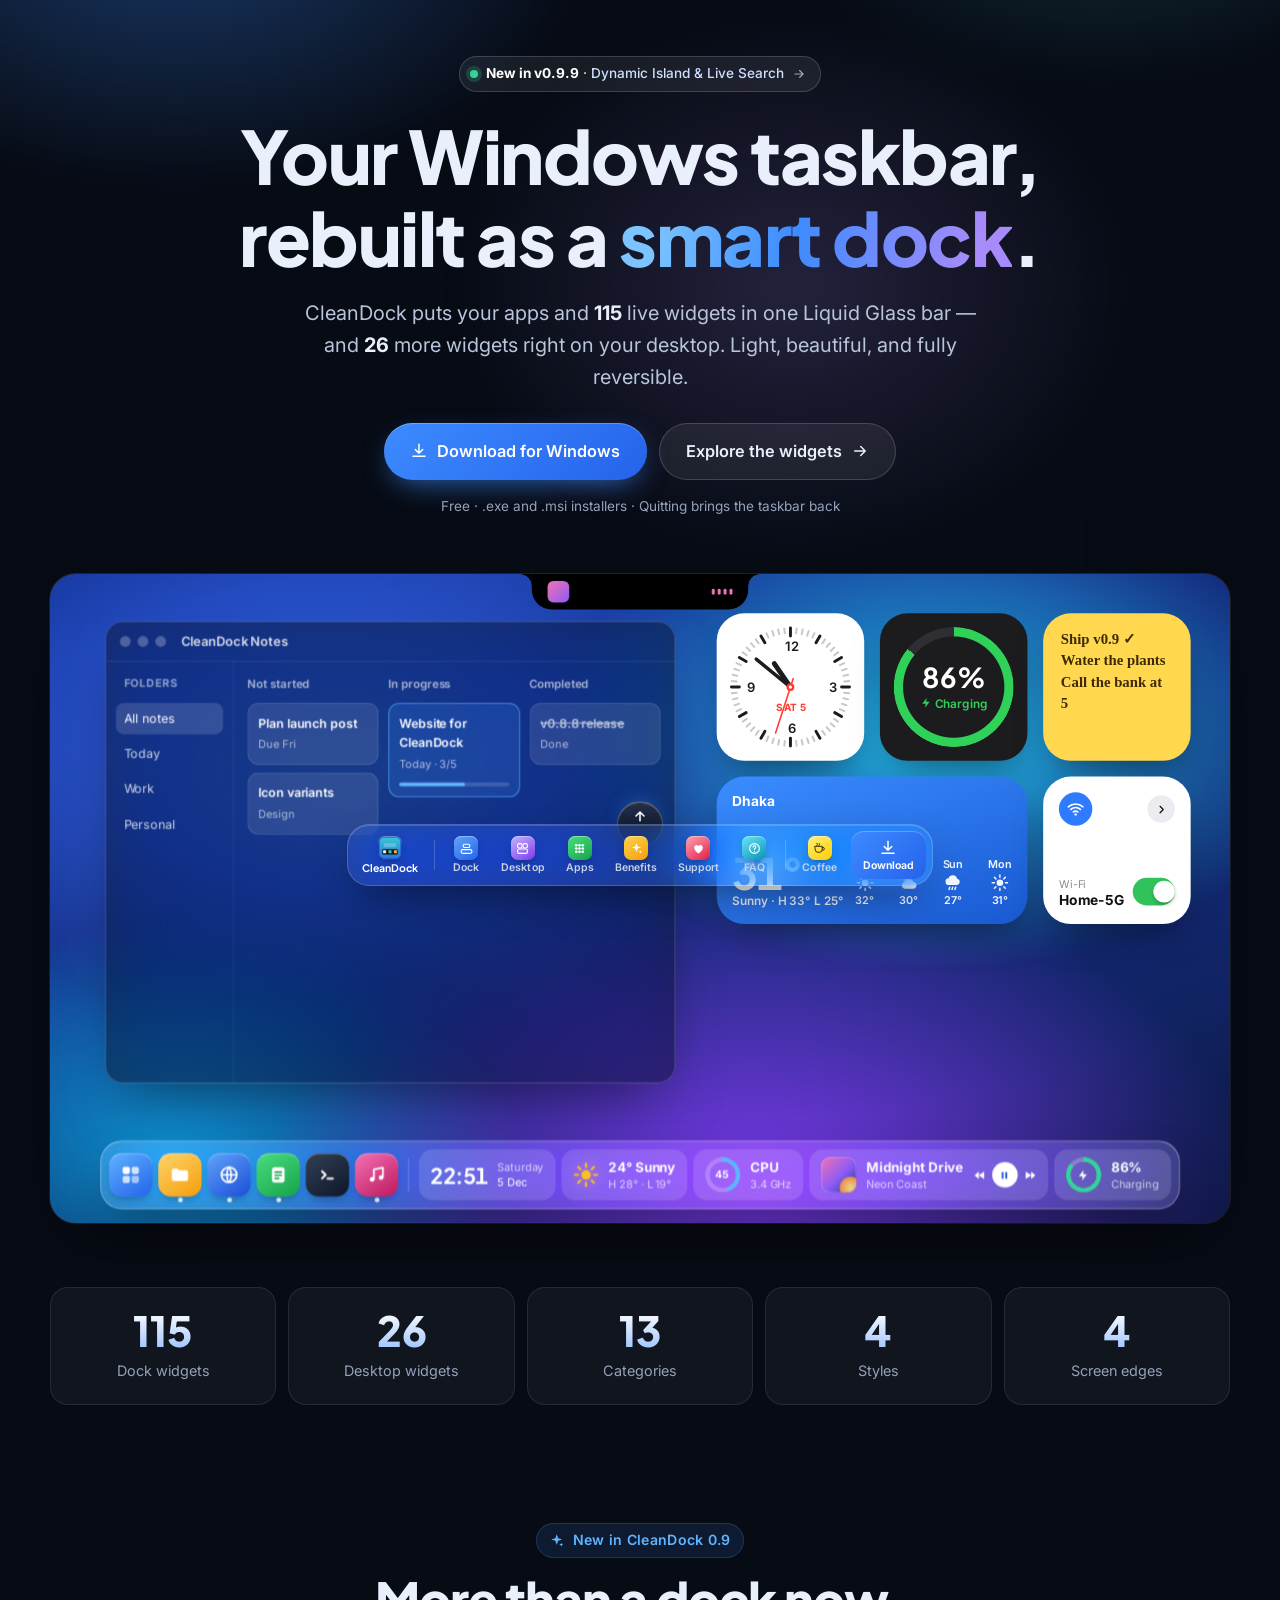
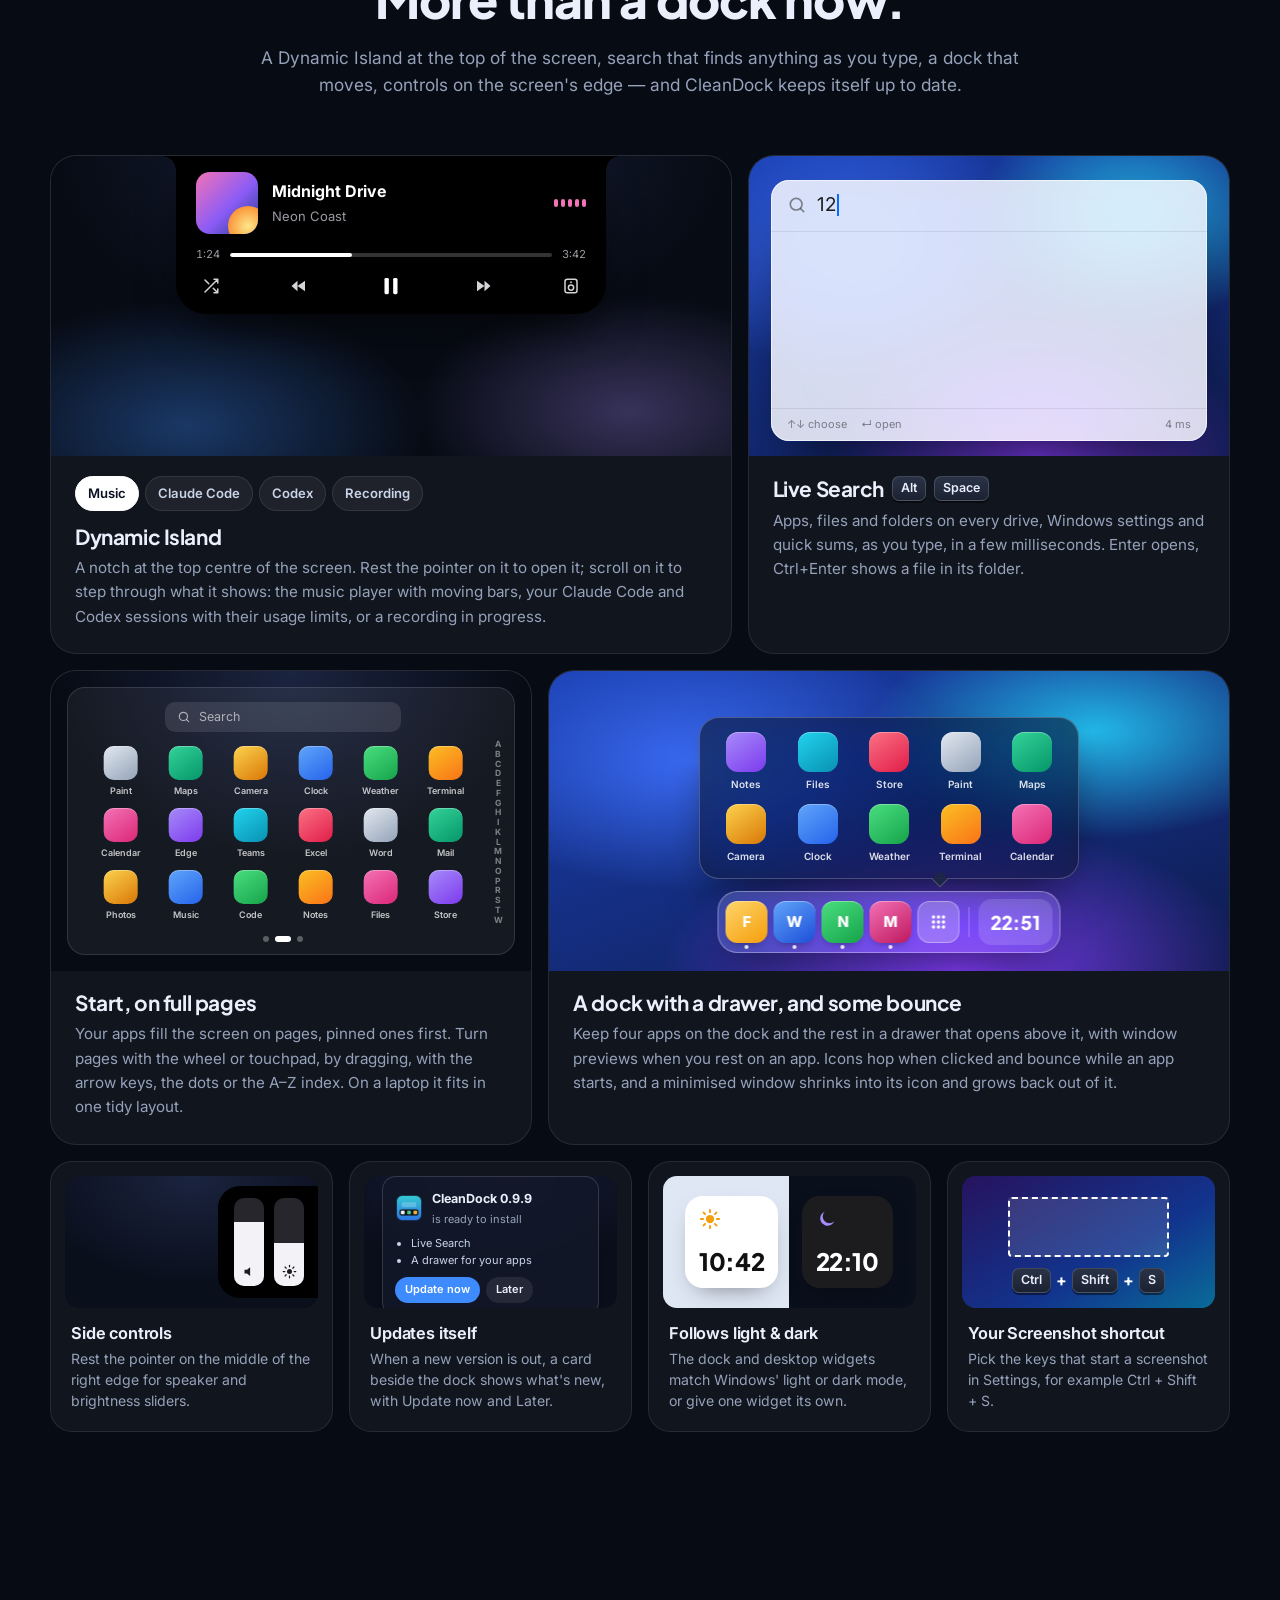
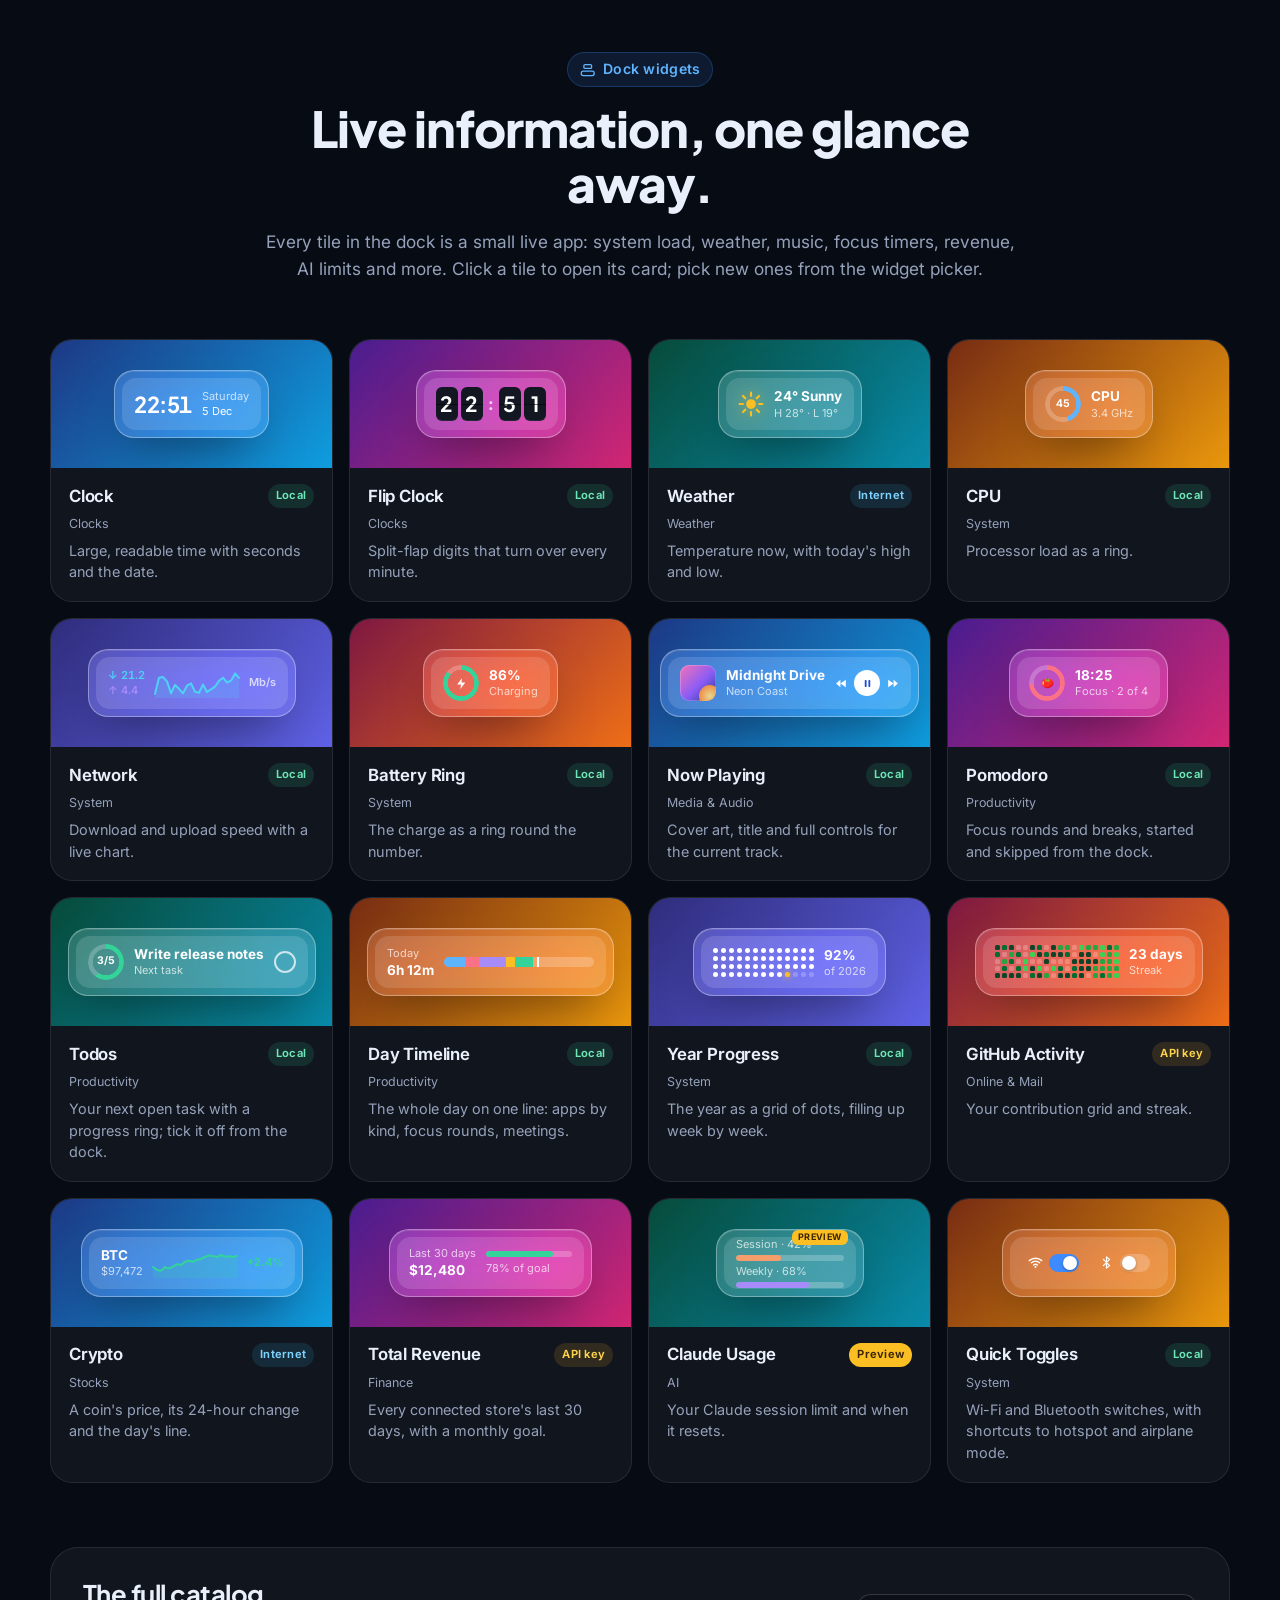
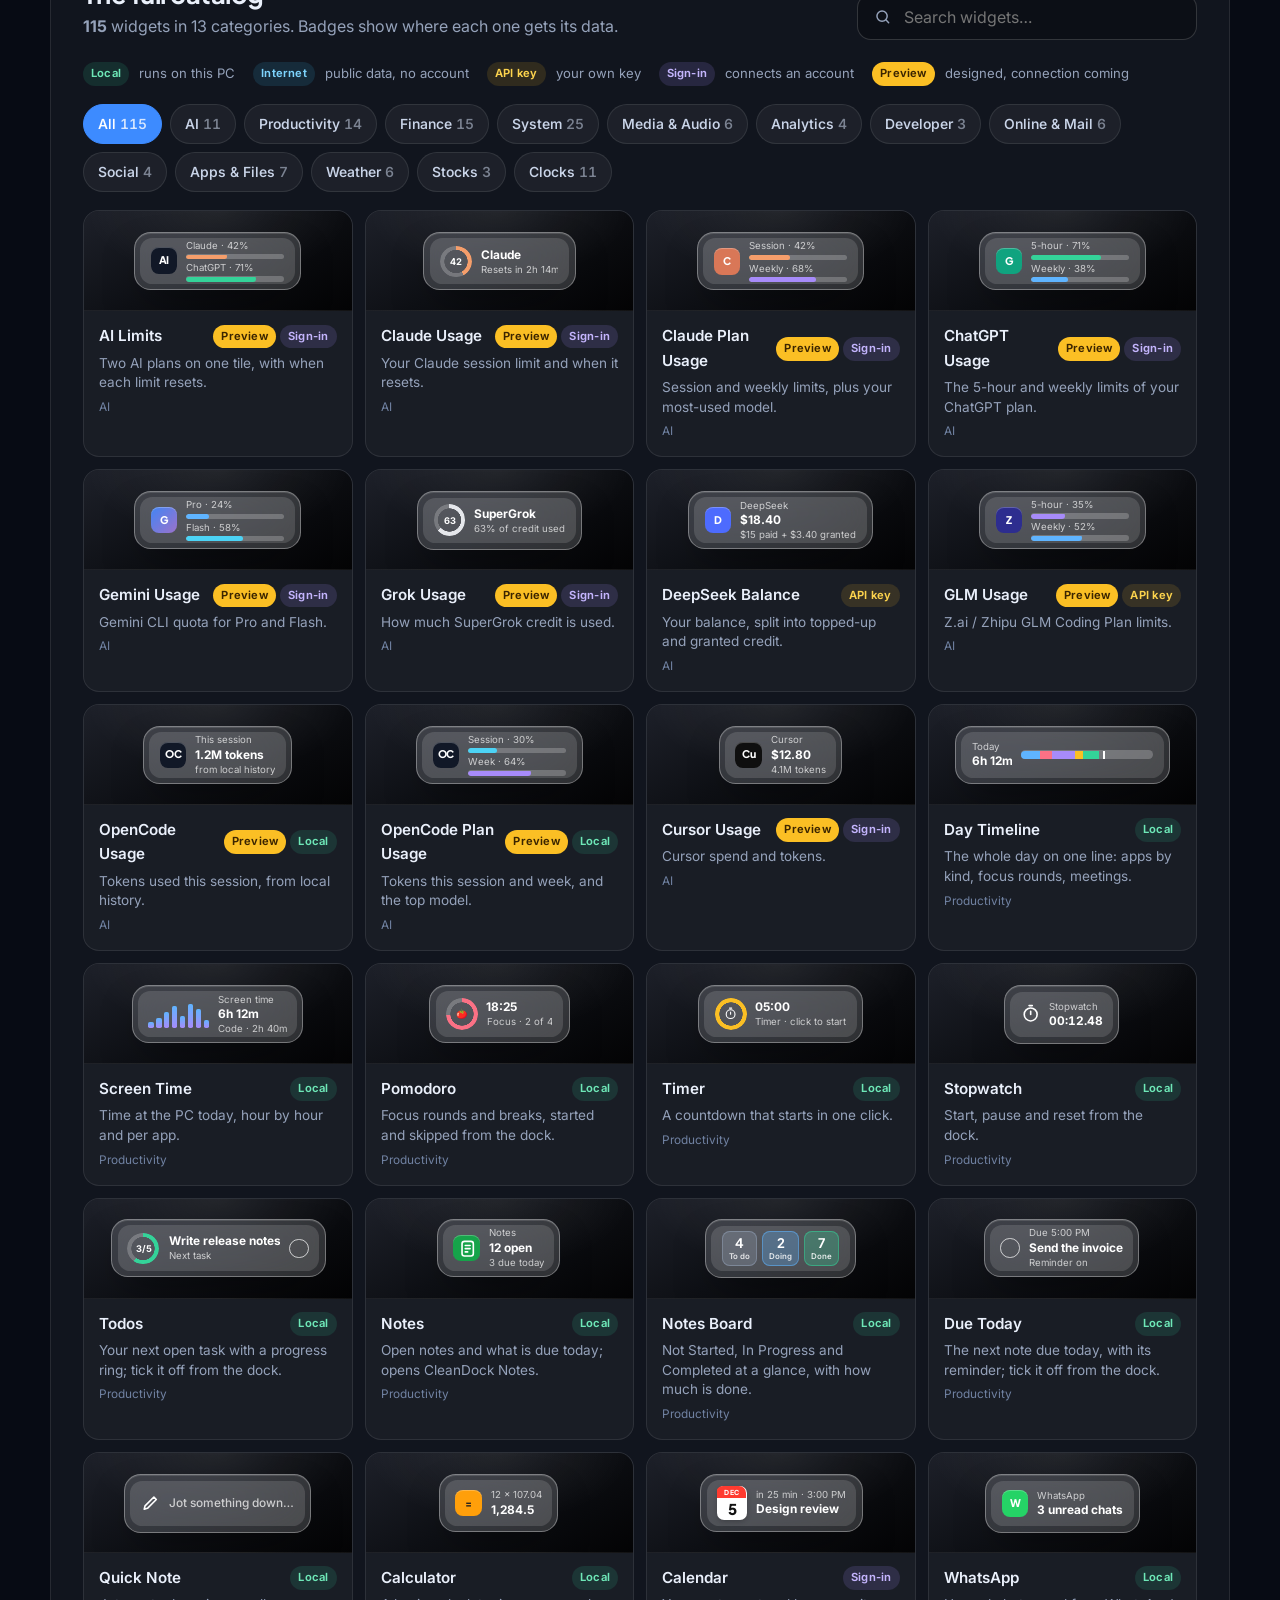
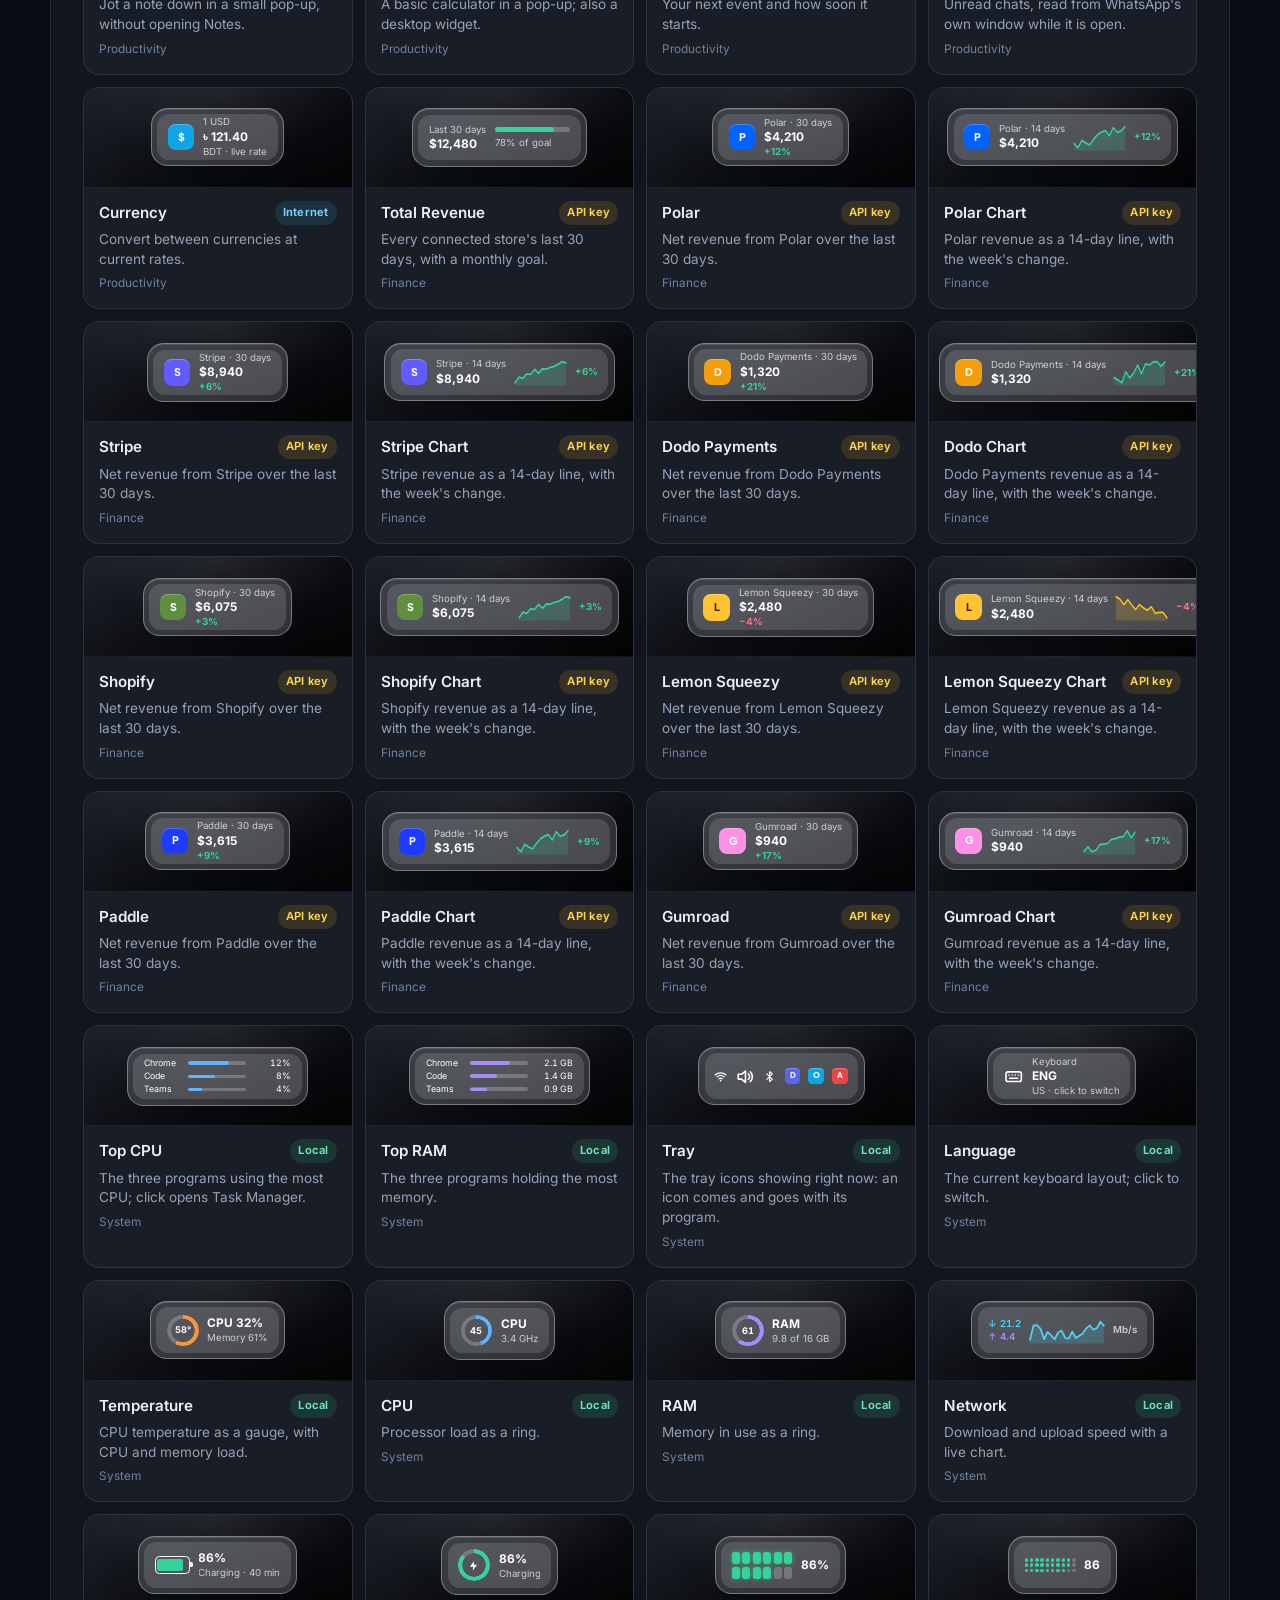
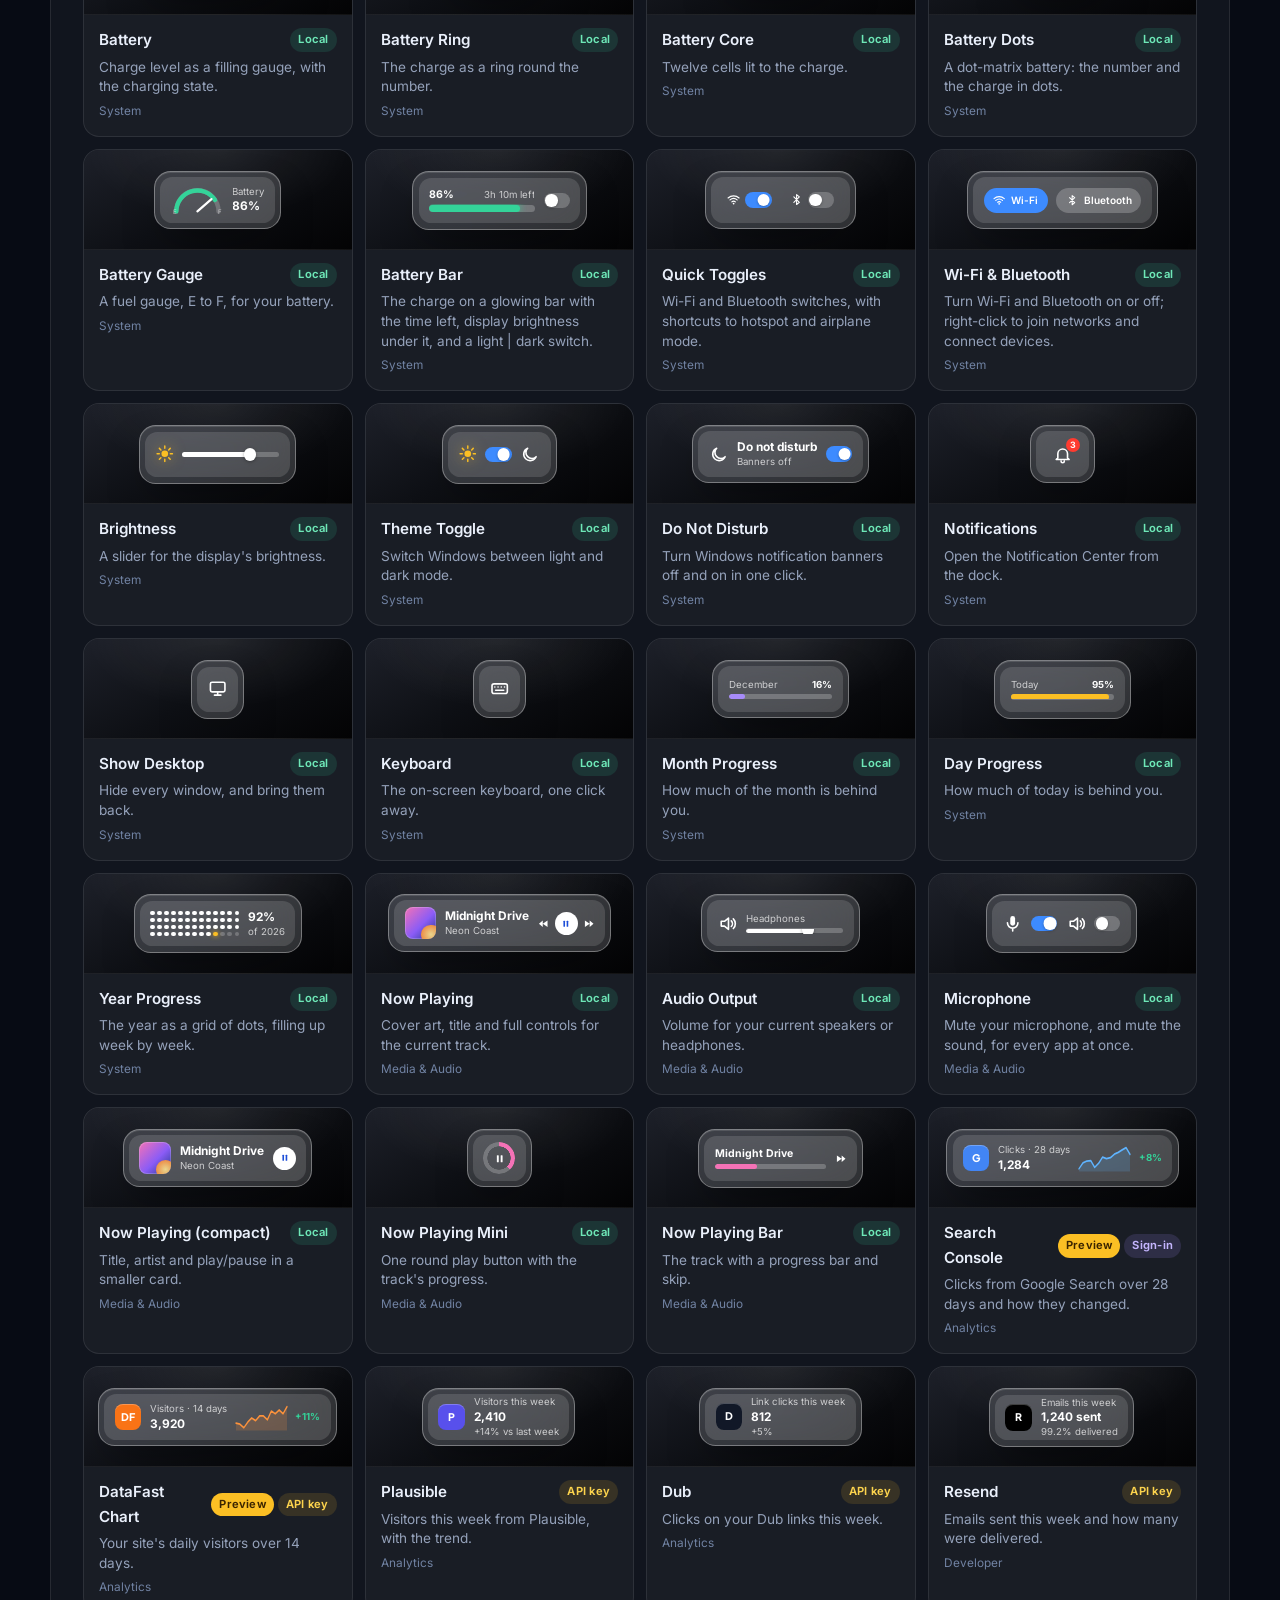
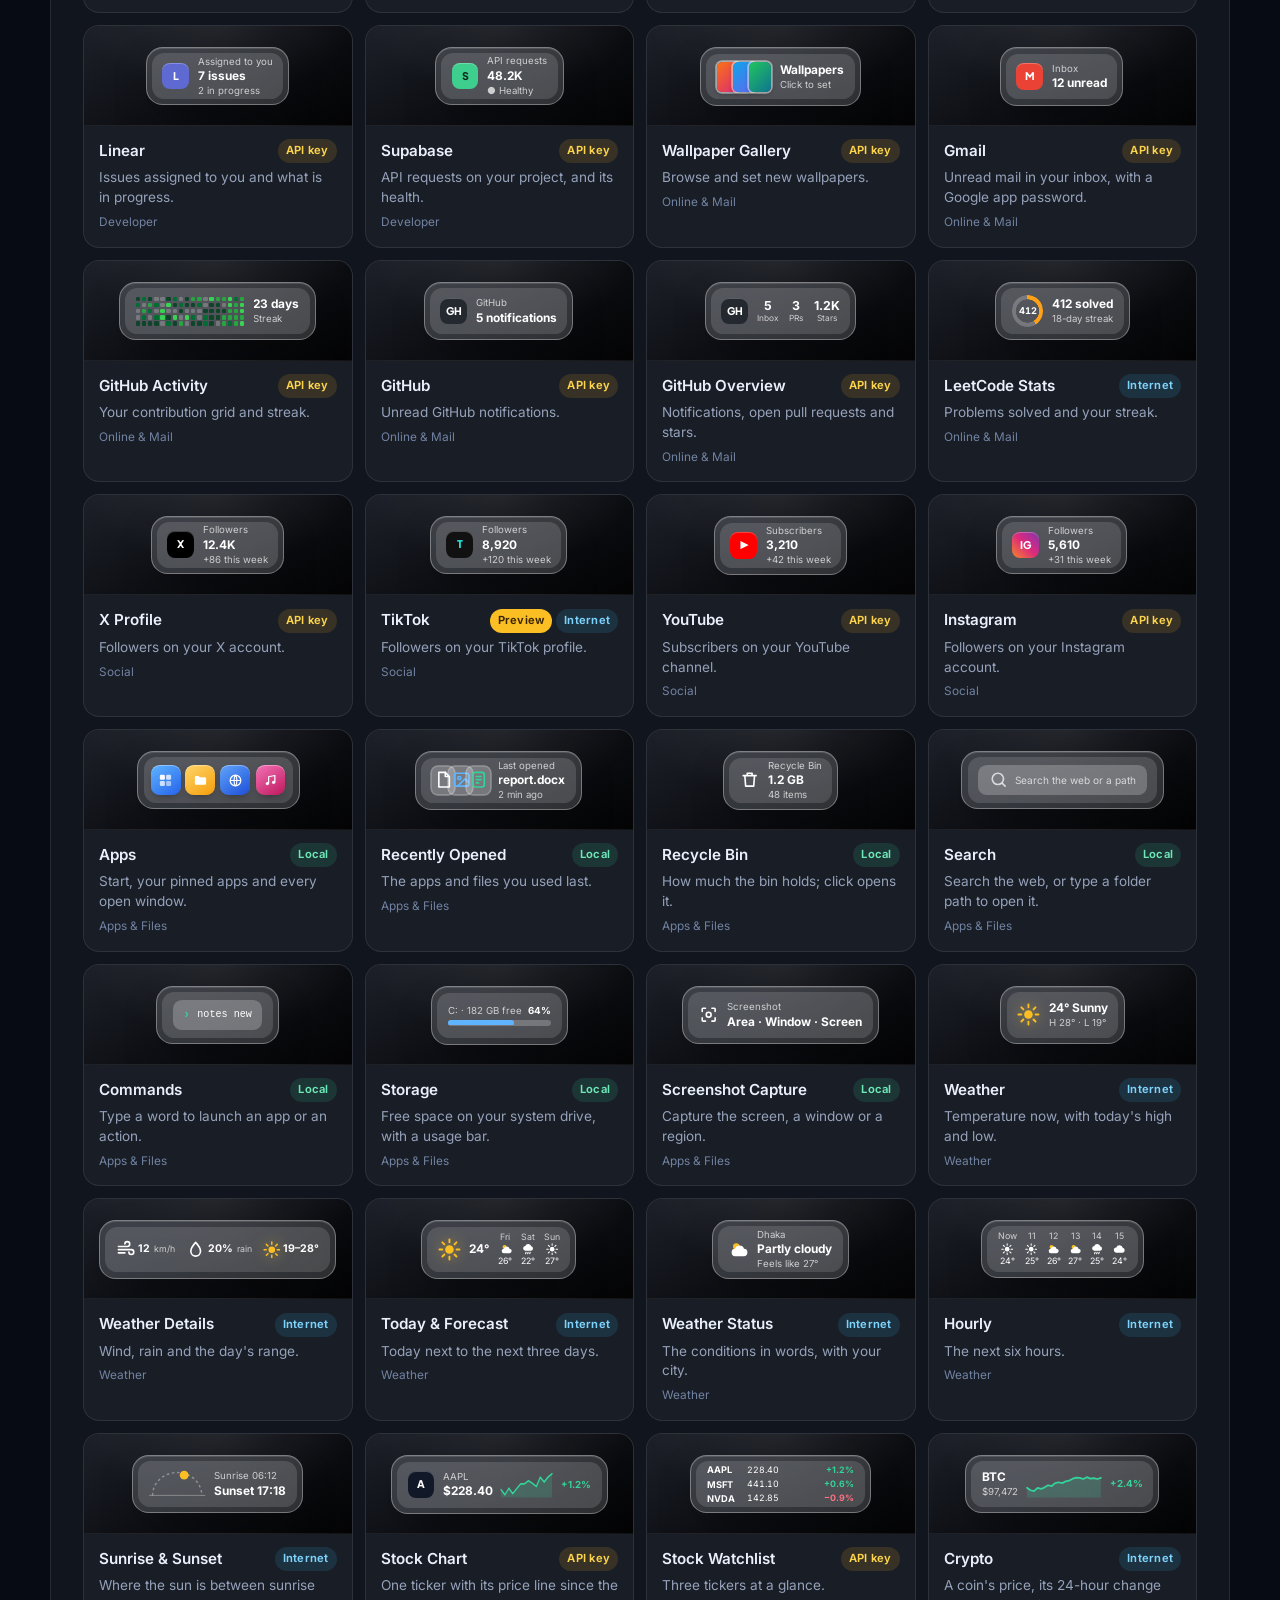
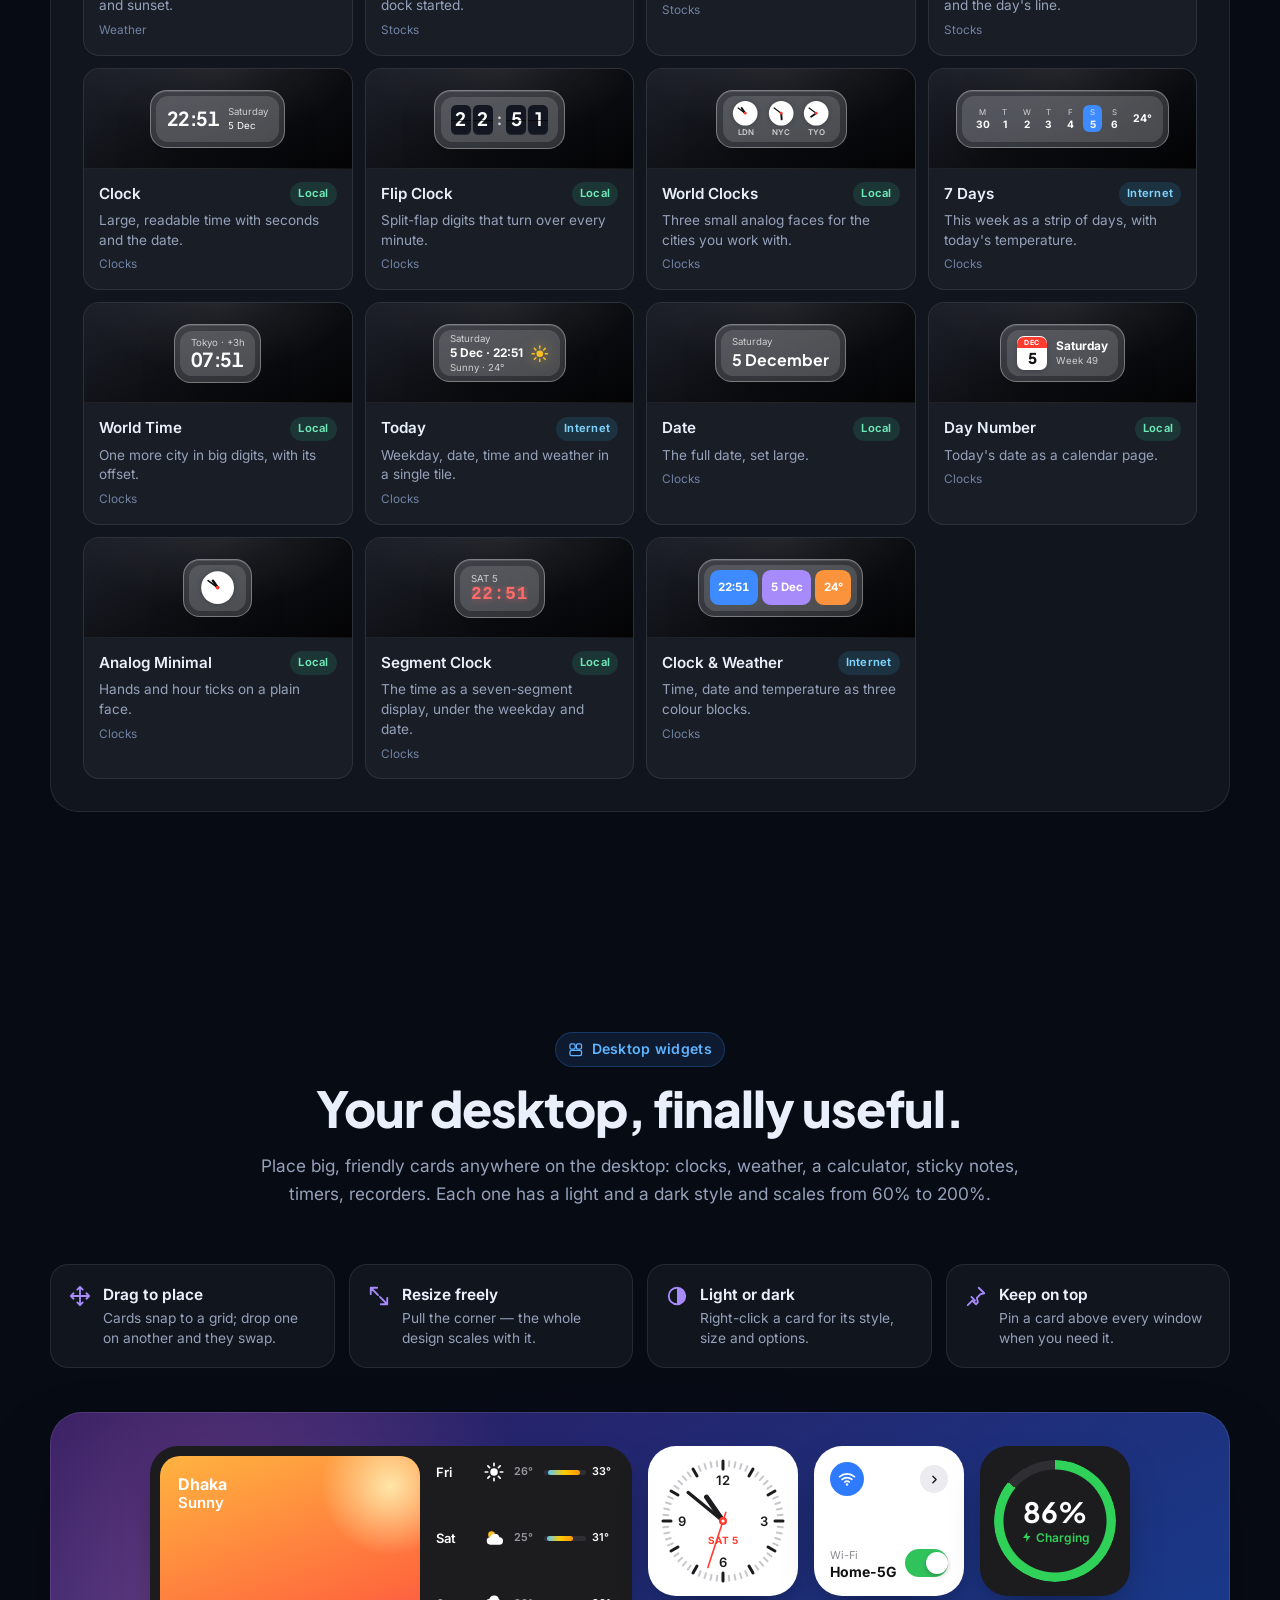
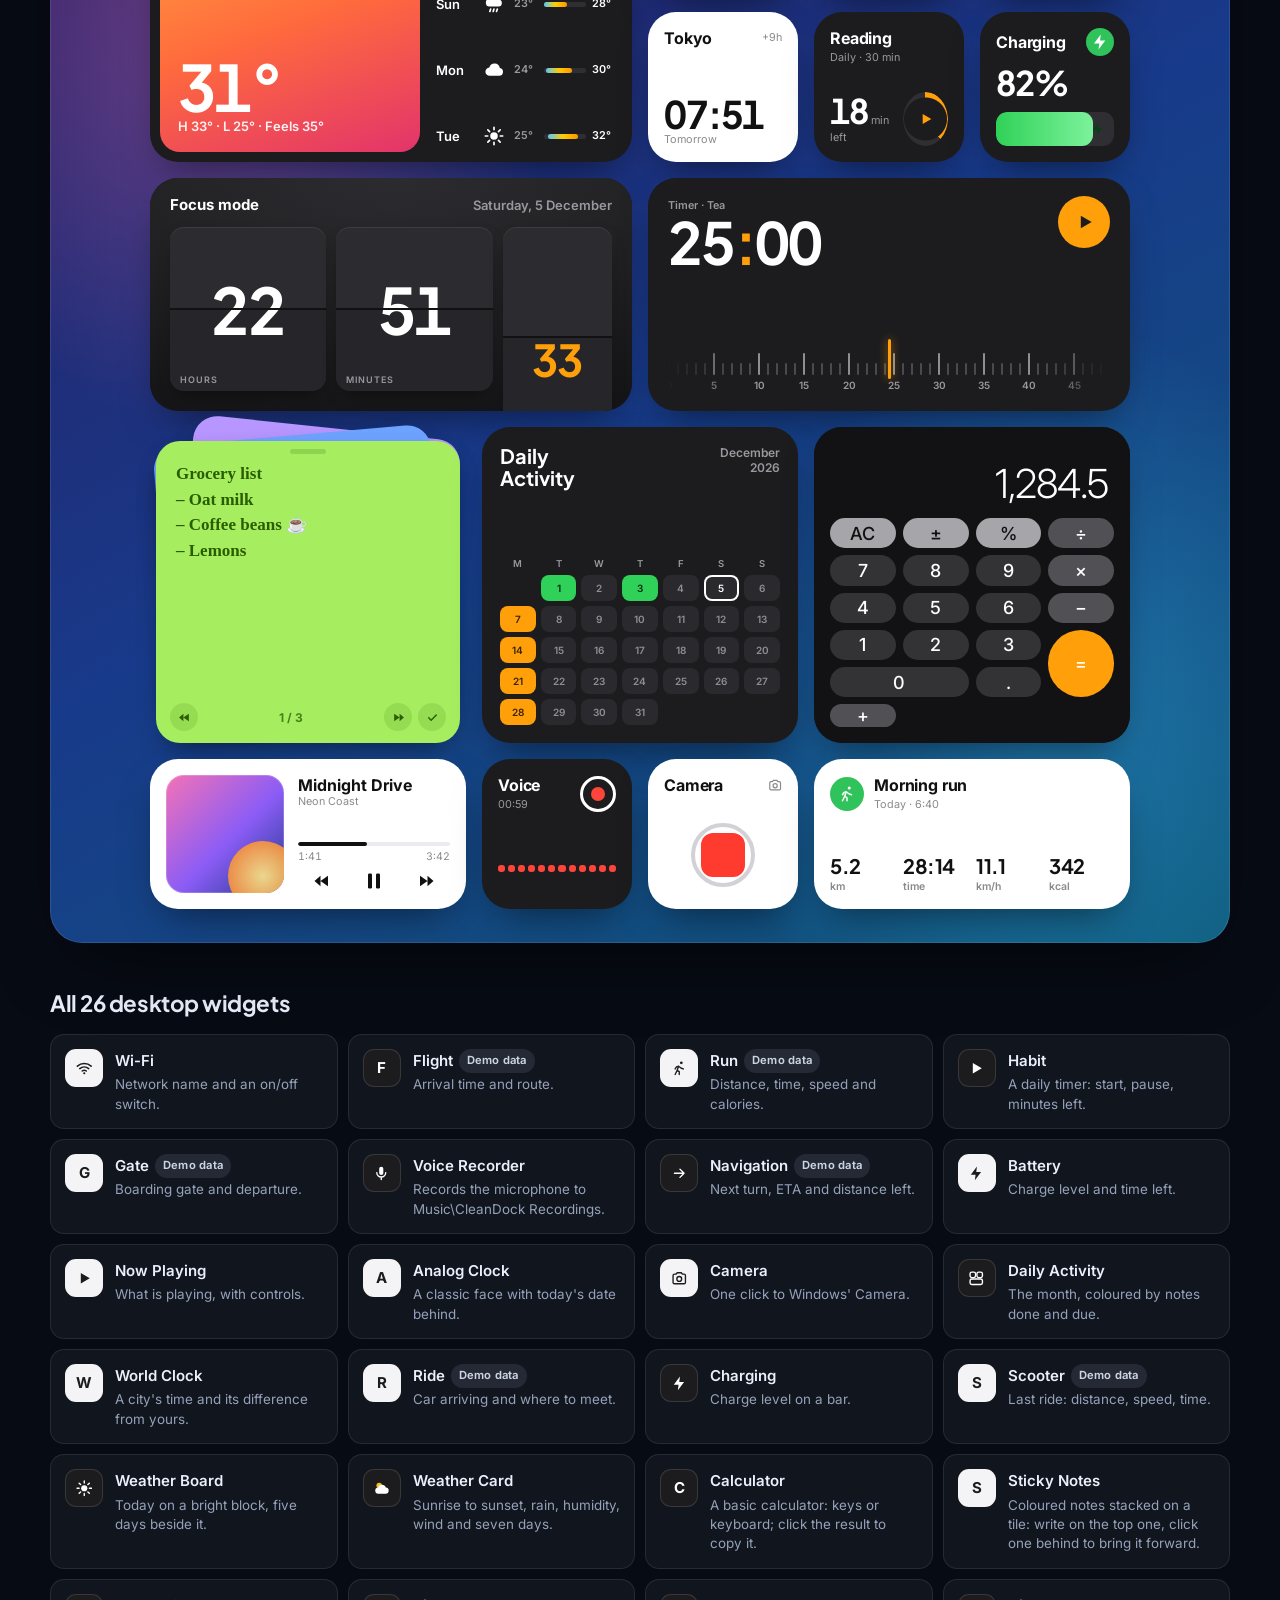
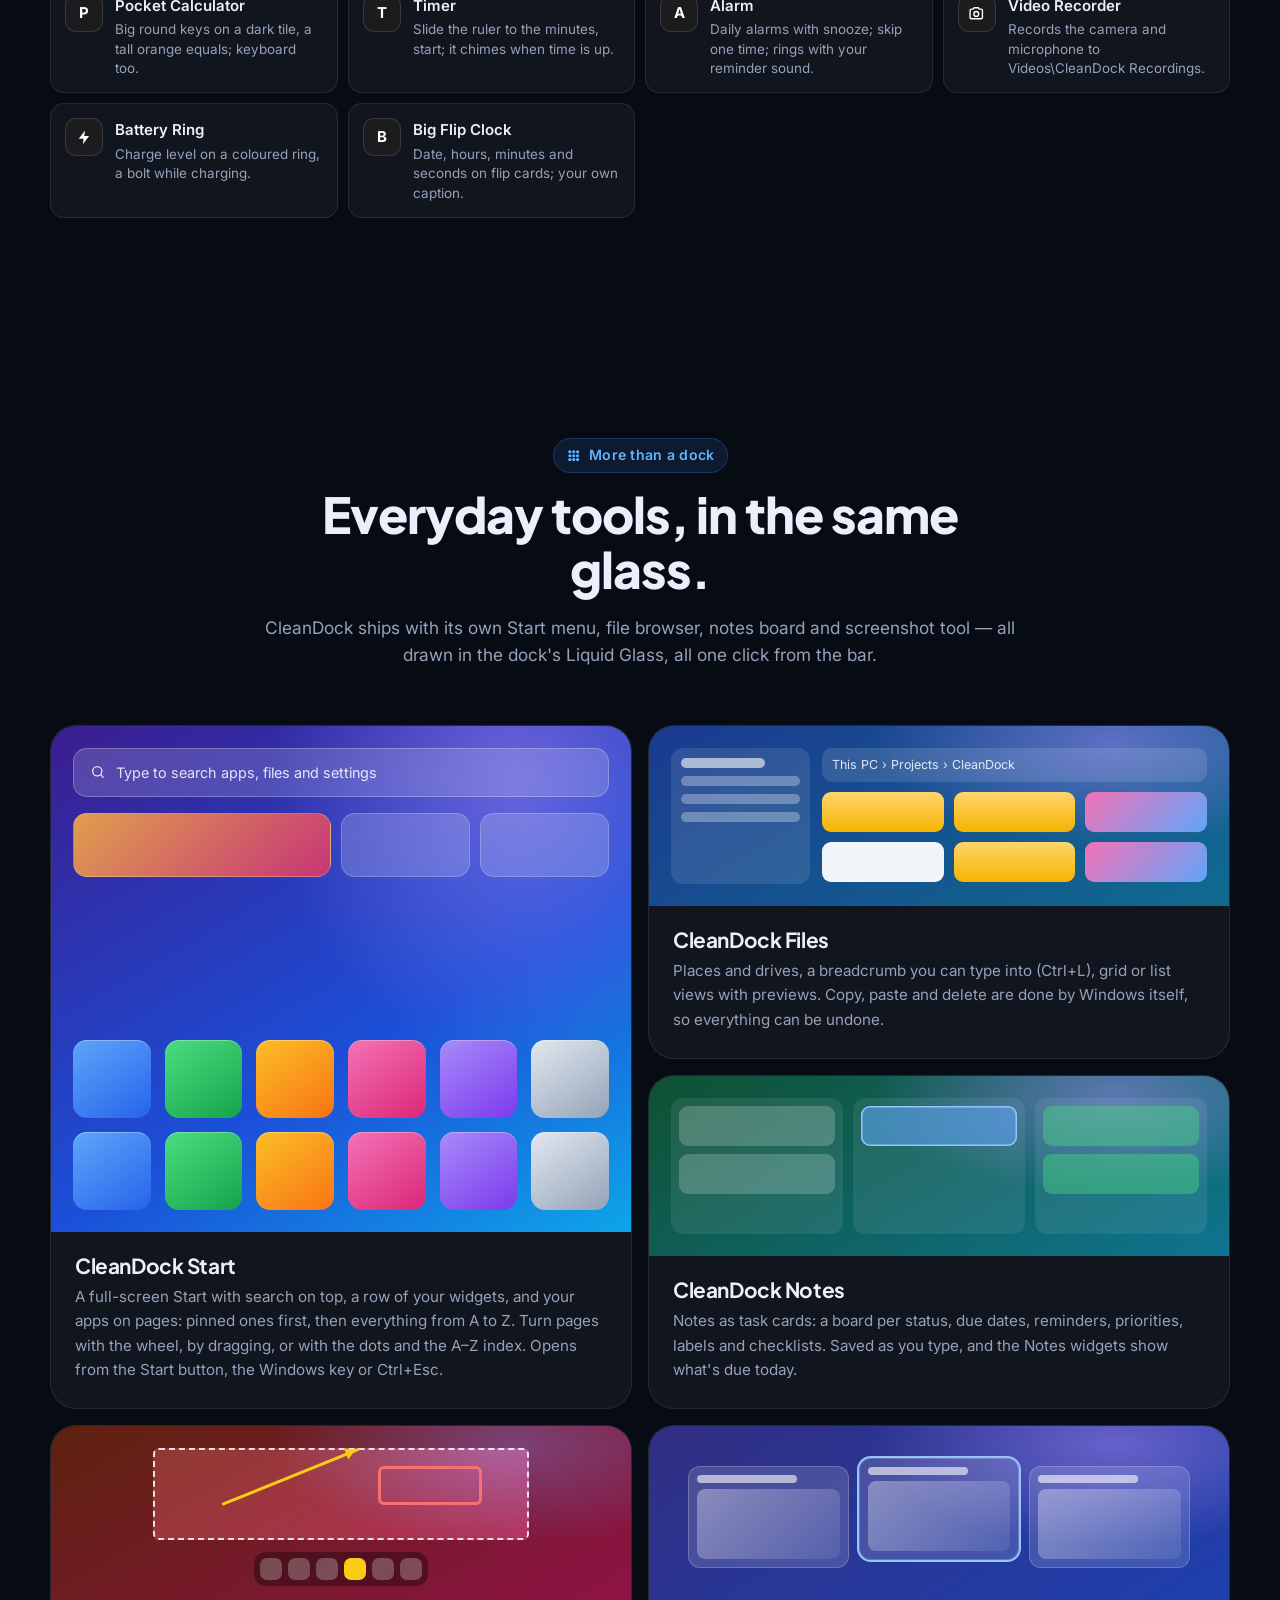
==== commit a10e7bfb: "Update website from CleanDock@9c690c9" ====
--- a/index.html
+++ b/index.html
@@ -186,7 +186,7 @@
 <section class="hero">
   <div class="hero-glow" aria-hidden="true"></div>
   <div class="wrap hero-copy reveal">
-    <a class="pill" href="#new"><span class="pill-dot"></span><span><b>New in v<span data-version>0.9.8</span></b> · Dynamic Island &amp; Live Search</span><svg class="i"><use href="#i-arrow"/></svg></a>
+    <a class="pill" href="#new"><span class="pill-dot"></span><span><b>New in v<span data-version>0.9.9</span></b> · Dynamic Island &amp; Live Search</span><svg class="i"><use href="#i-arrow"/></svg></a>
     <h1>Your Windows taskbar, rebuilt as a <span class="grad">smart dock</span>.</h1>
     <p class="lead">CleanDock puts your apps and <b data-count="dock">115</b> live widgets in one Liquid Glass bar — and <b>26</b> more widgets right on your desktop. Light, beautiful, and fully reversible.</p>
     <div class="hero-cta">
@@ -337,7 +337,7 @@
       <article class="nw-mini reveal">
         <div class="nm-art" aria-hidden="true">
           <div class="up-card">
-            <div class="up-top"><img src="assets/icon-128.png" alt="" width="28" height="28"><span><b>CleanDock <span data-version>0.9.8</span></b><small>is ready to install</small></span></div>
+            <div class="up-top"><img src="assets/icon-128.png" alt="" width="28" height="28"><span><b>CleanDock <span data-version>0.9.9</span></b><small>is ready to install</small></span></div>
             <ul><li>Live Search</li><li>A drawer for your apps</li></ul>
             <div class="up-btns"><span class="up-go">Update now</span><span>Later</span></div>
           </div>
@@ -649,7 +649,7 @@
     <div class="final reveal">
       <img src="assets/icon.png" alt="" width="96" height="96">
       <h2>Give your desktop a clean dock.</h2>
-      <p>Version <span data-version>0.9.8</span> · Windows 11 &amp; 10 · 64-bit</p>
+      <p>Version <span data-version>0.9.9</span> · Windows 11 &amp; 10 · 64-bit</p>
       <div class="hero-cta">
         <a class="btn btn-lg btn-primary" data-link="download" href="#"><svg class="i"><use href="#i-download"/></svg> Download installer (.exe)</a>
         <a class="btn btn-lg btn-ghost" data-link="downloadMsi" href="#">Download .msi</a>
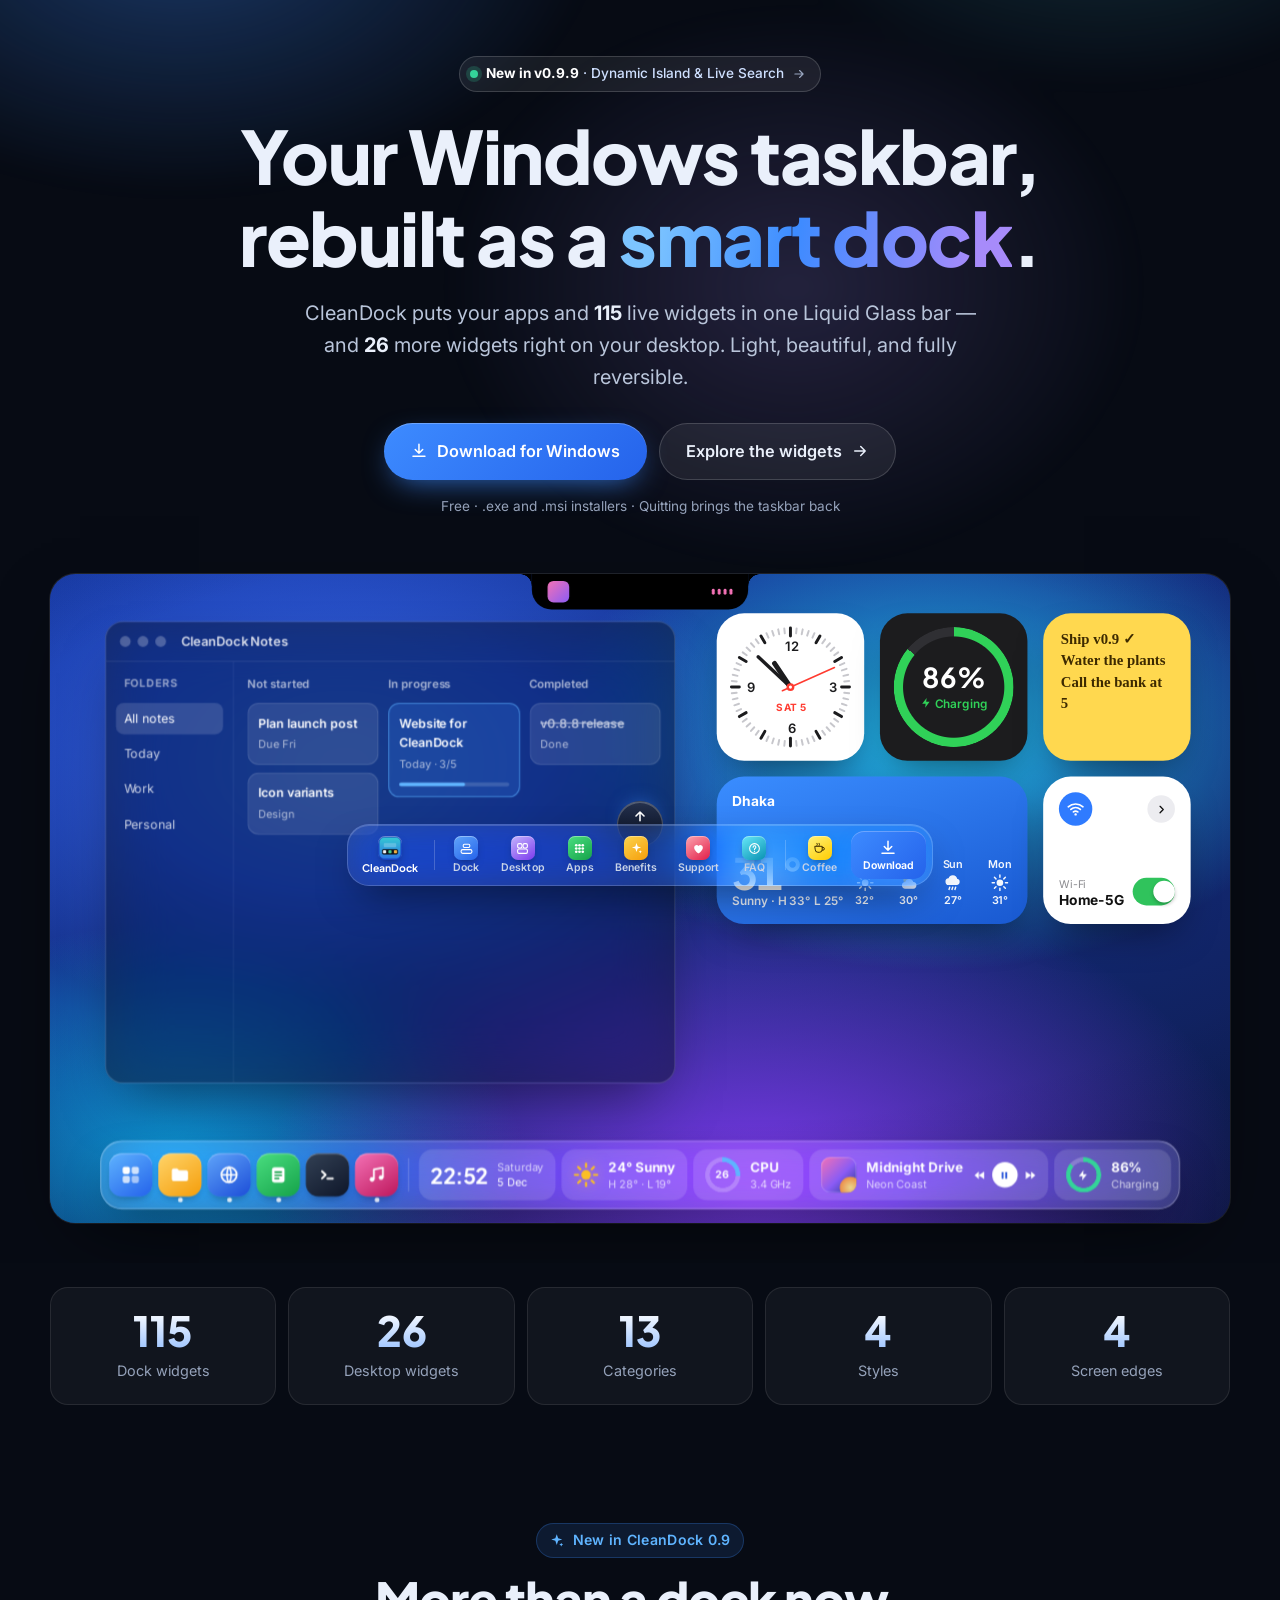
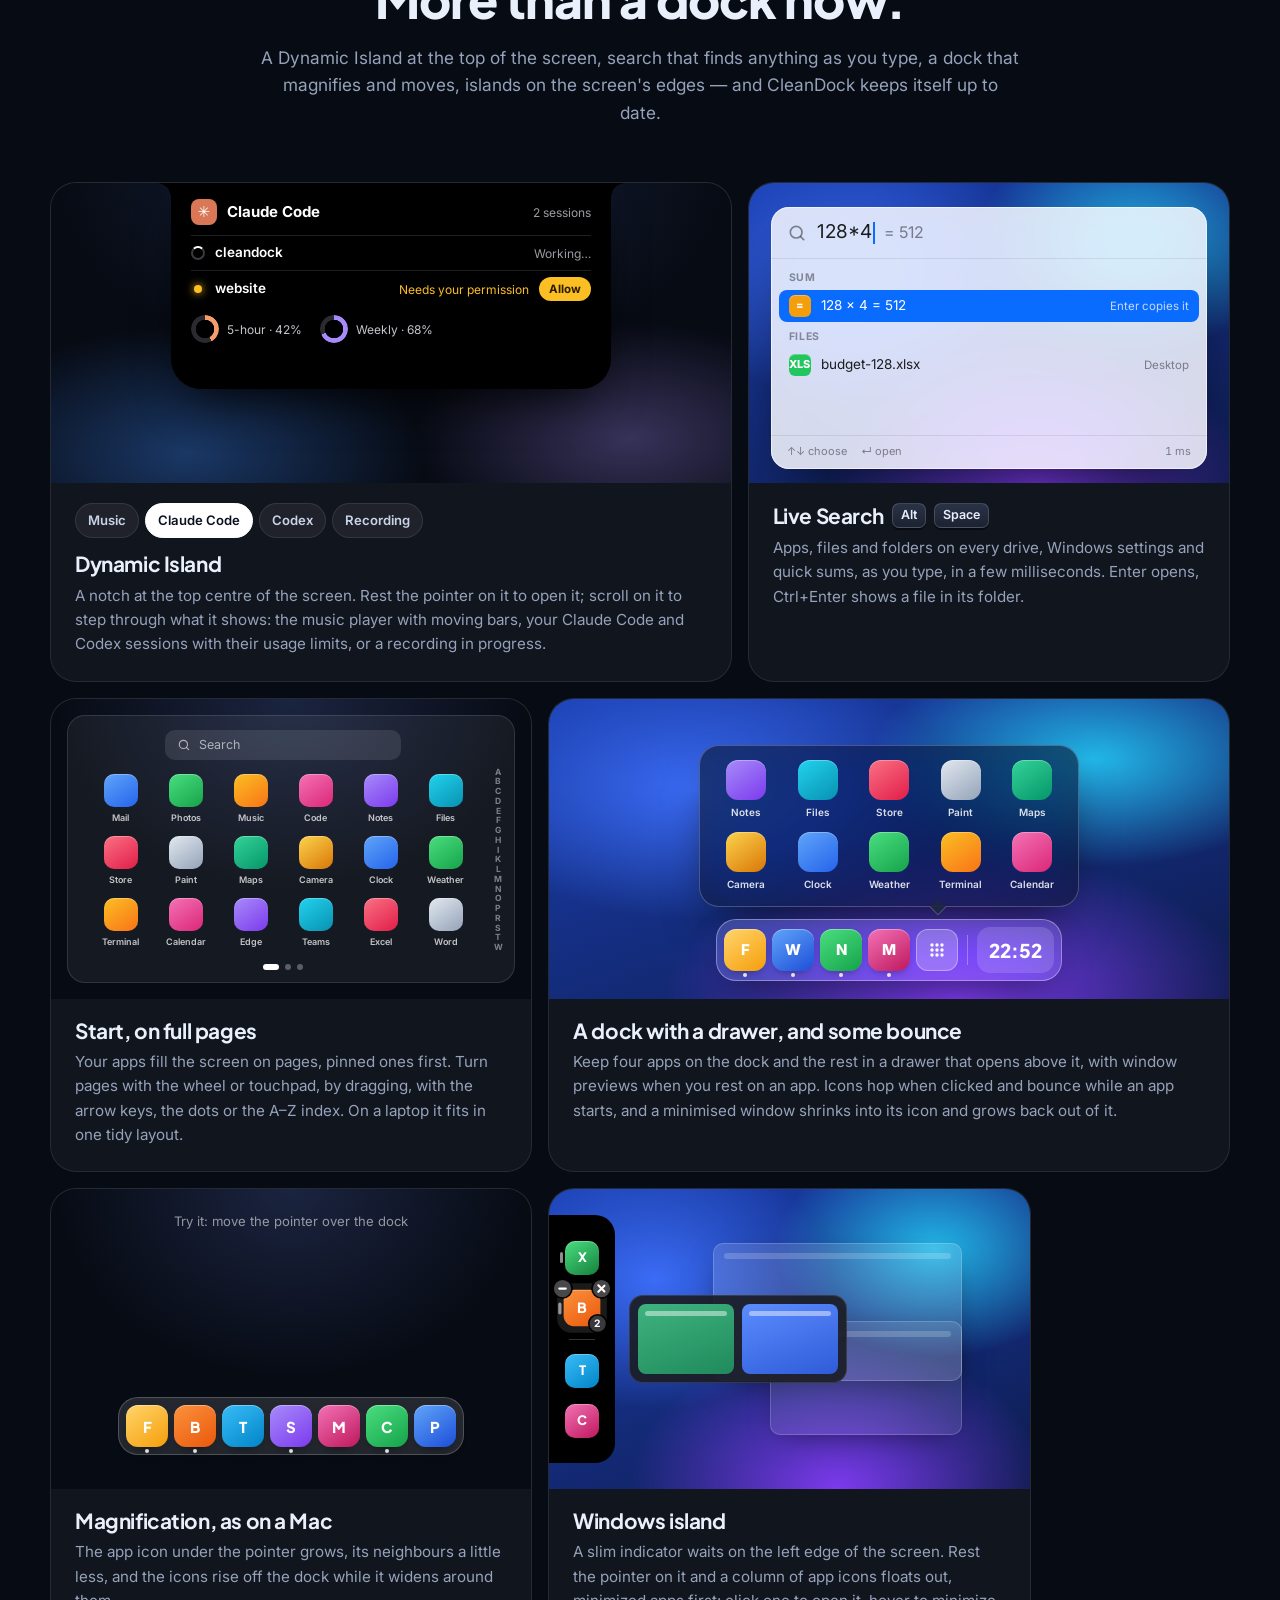
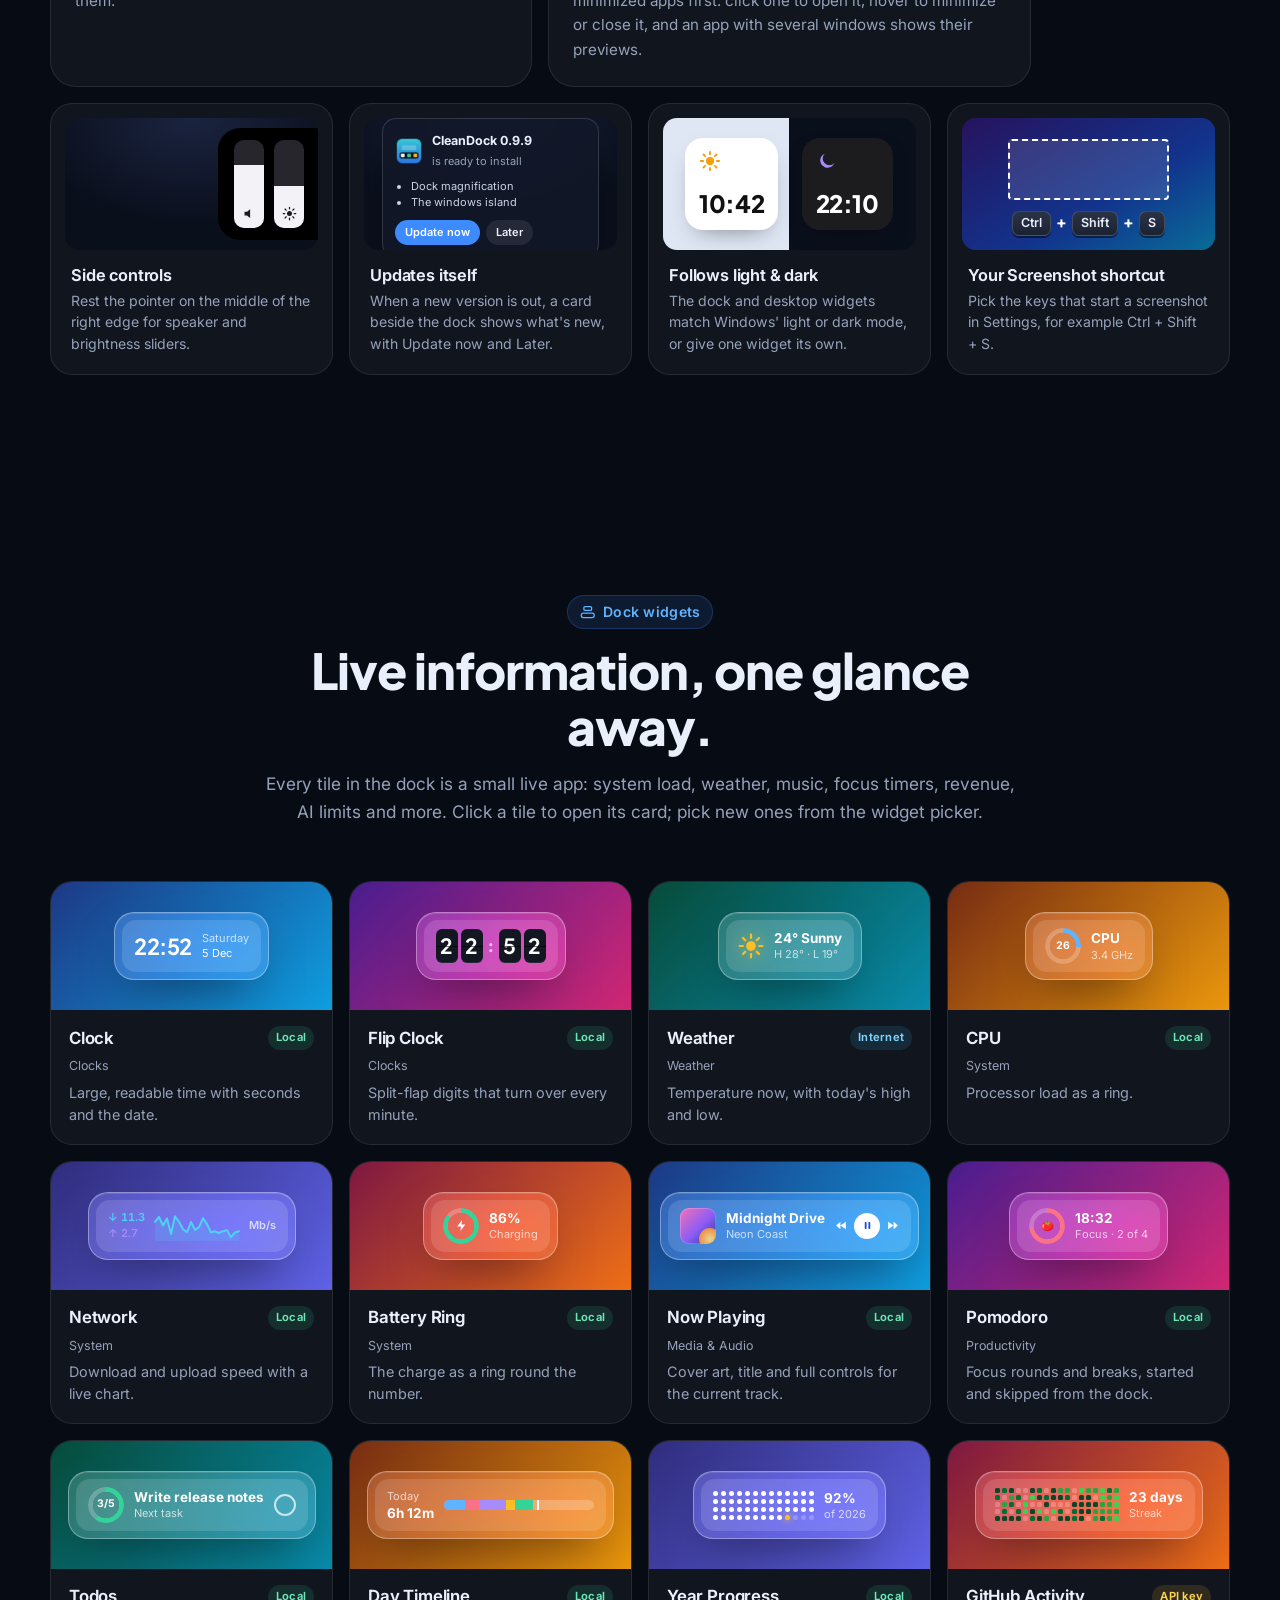
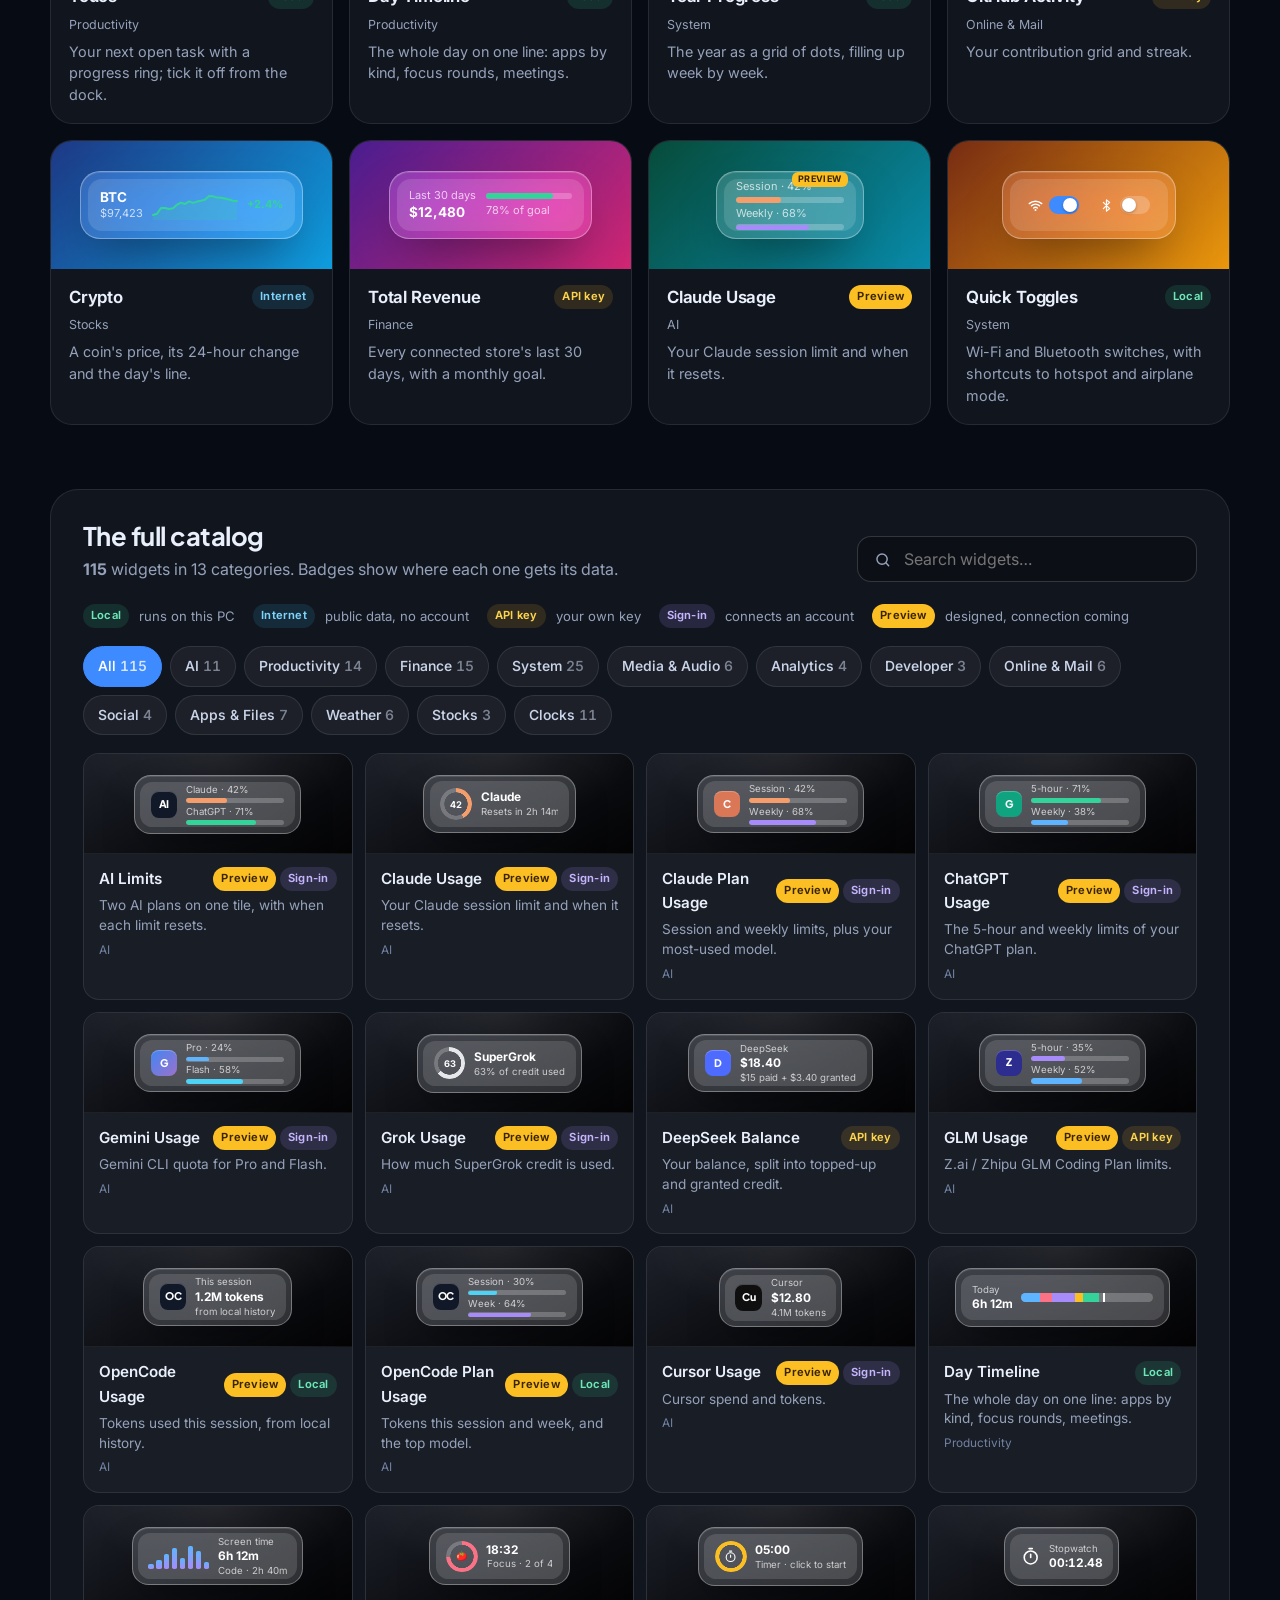
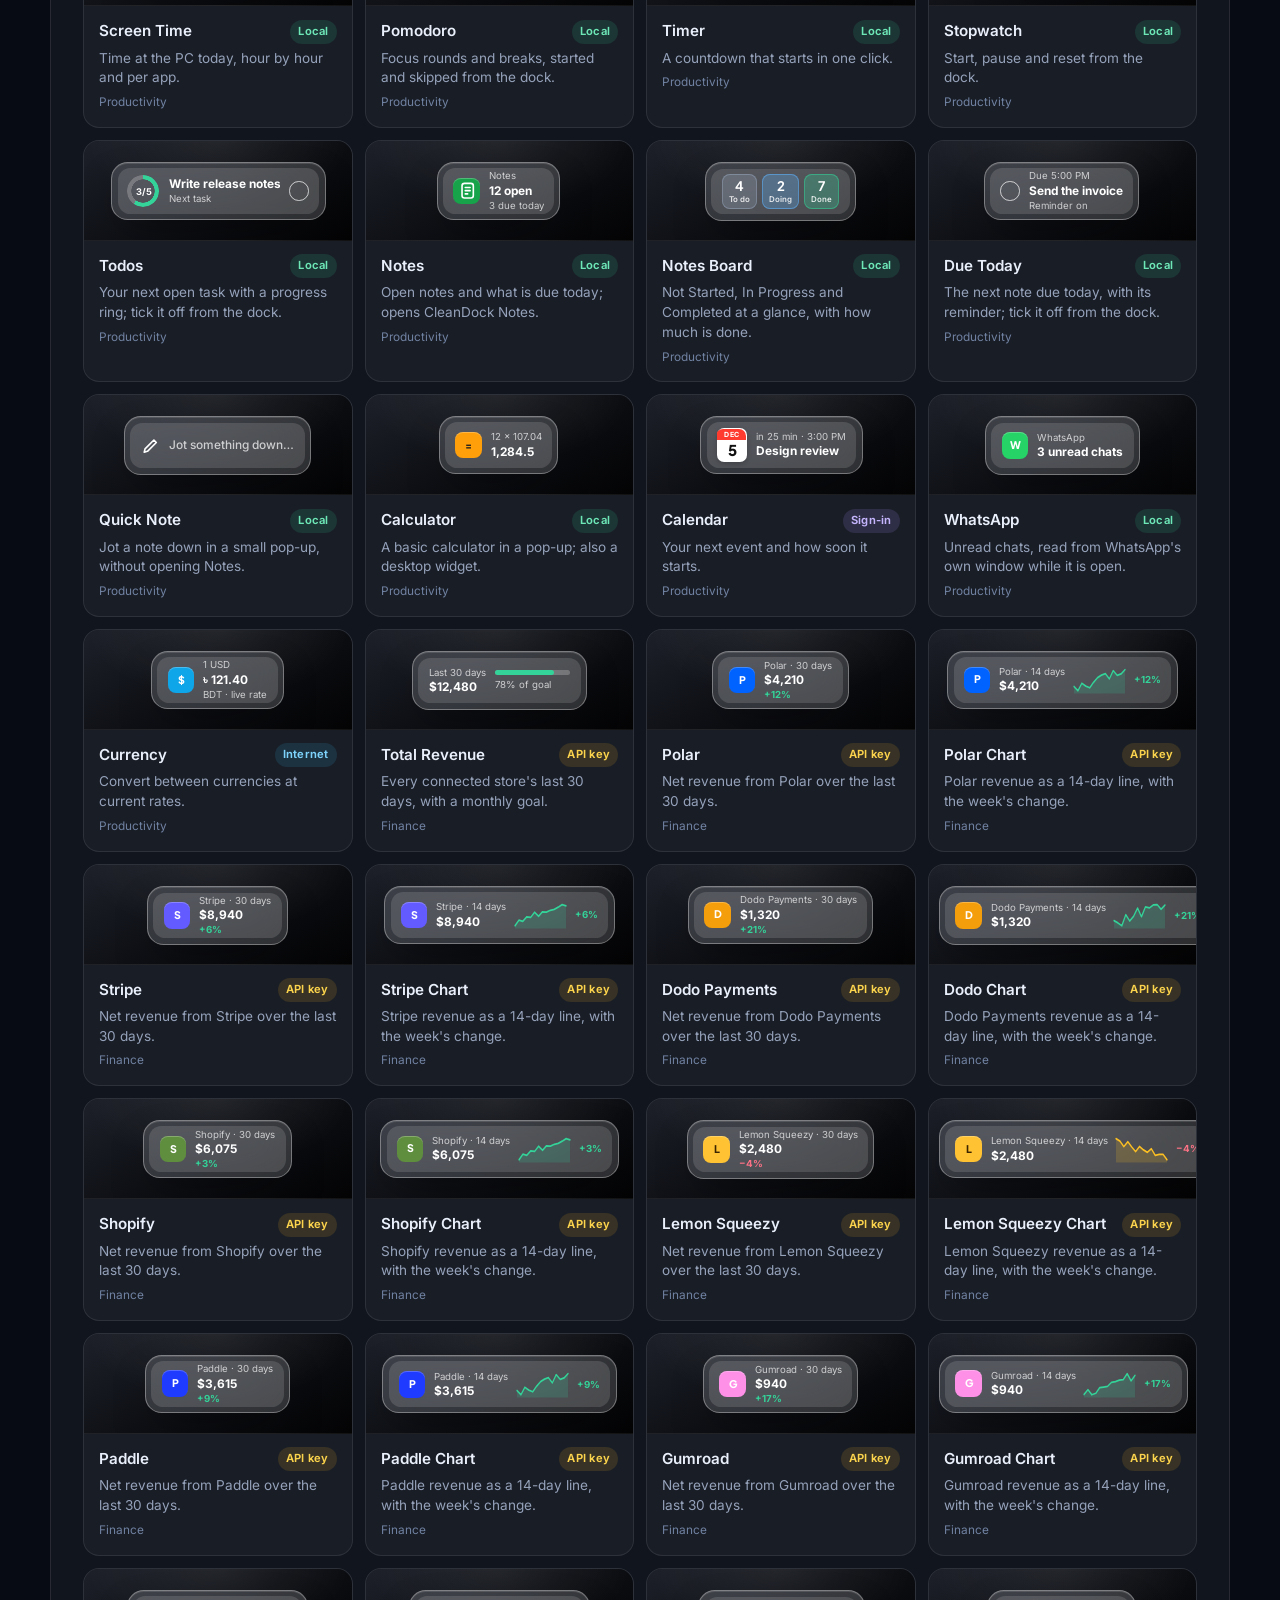
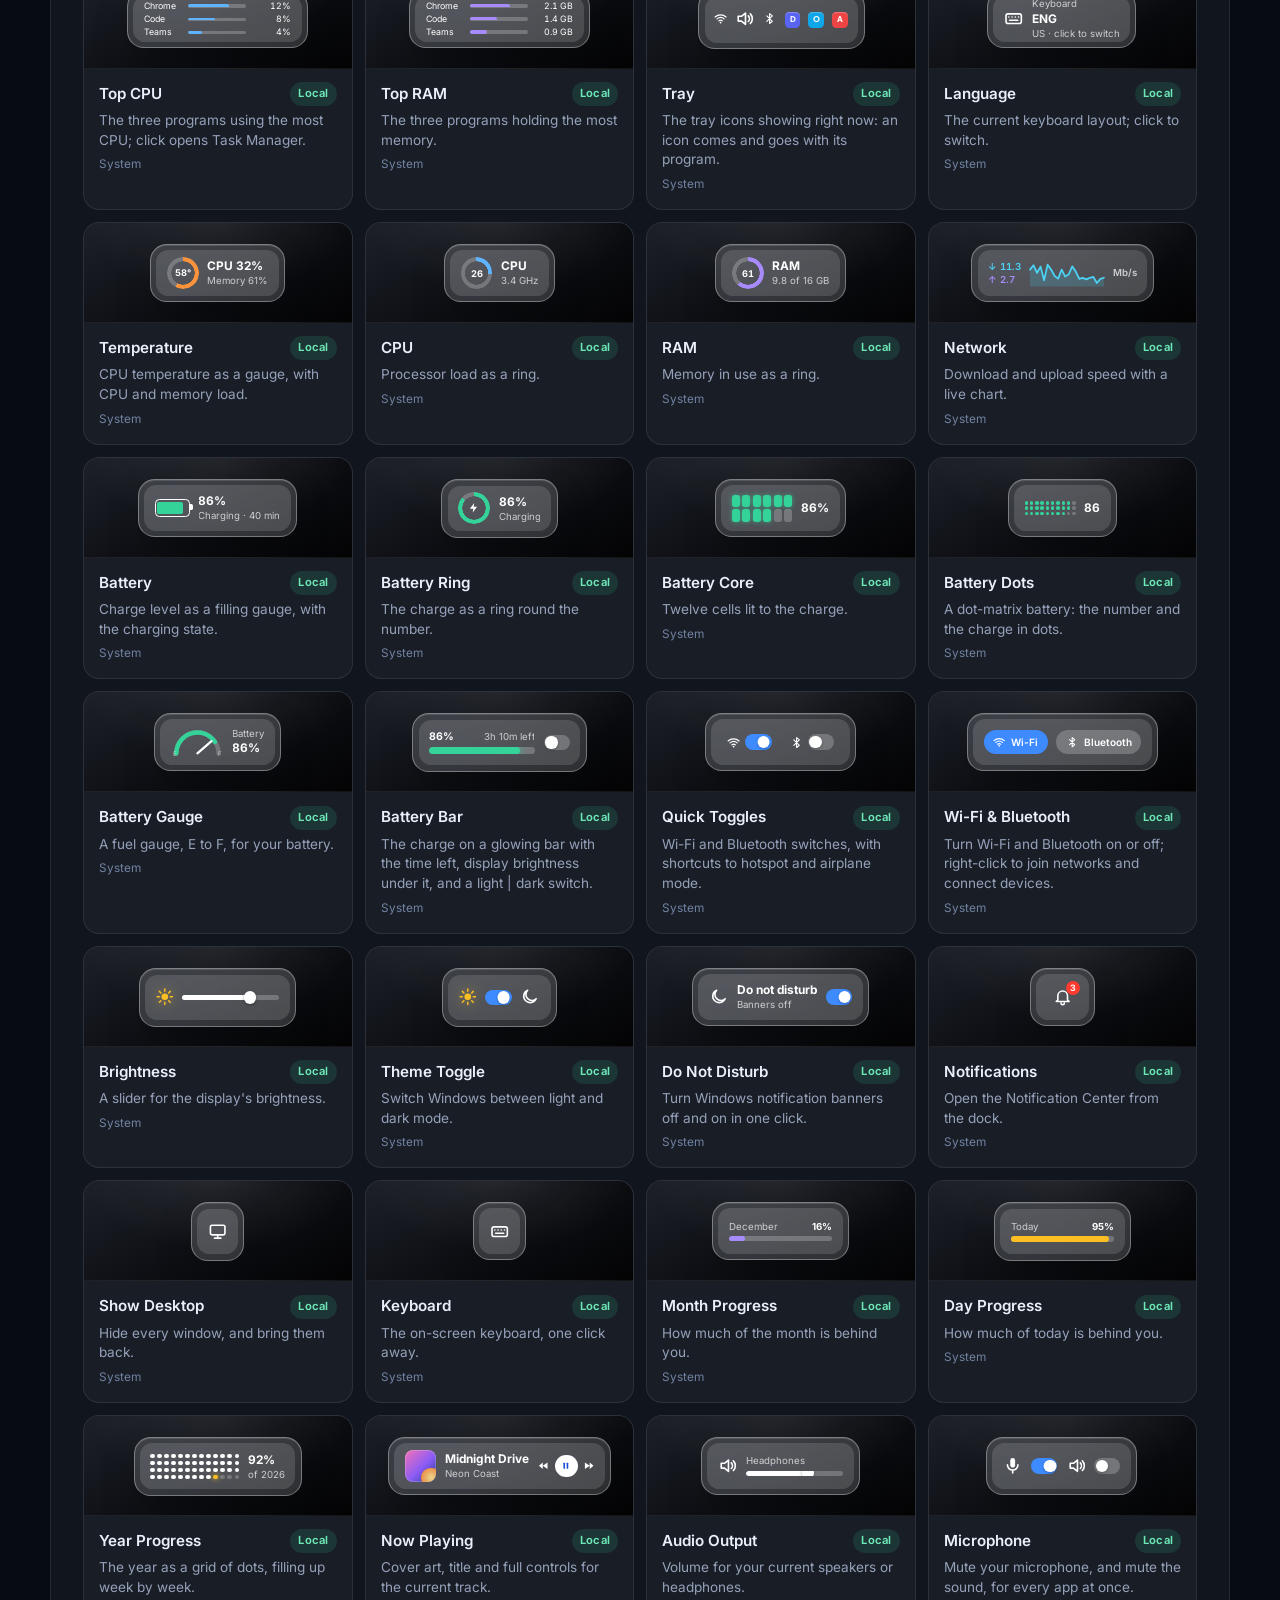
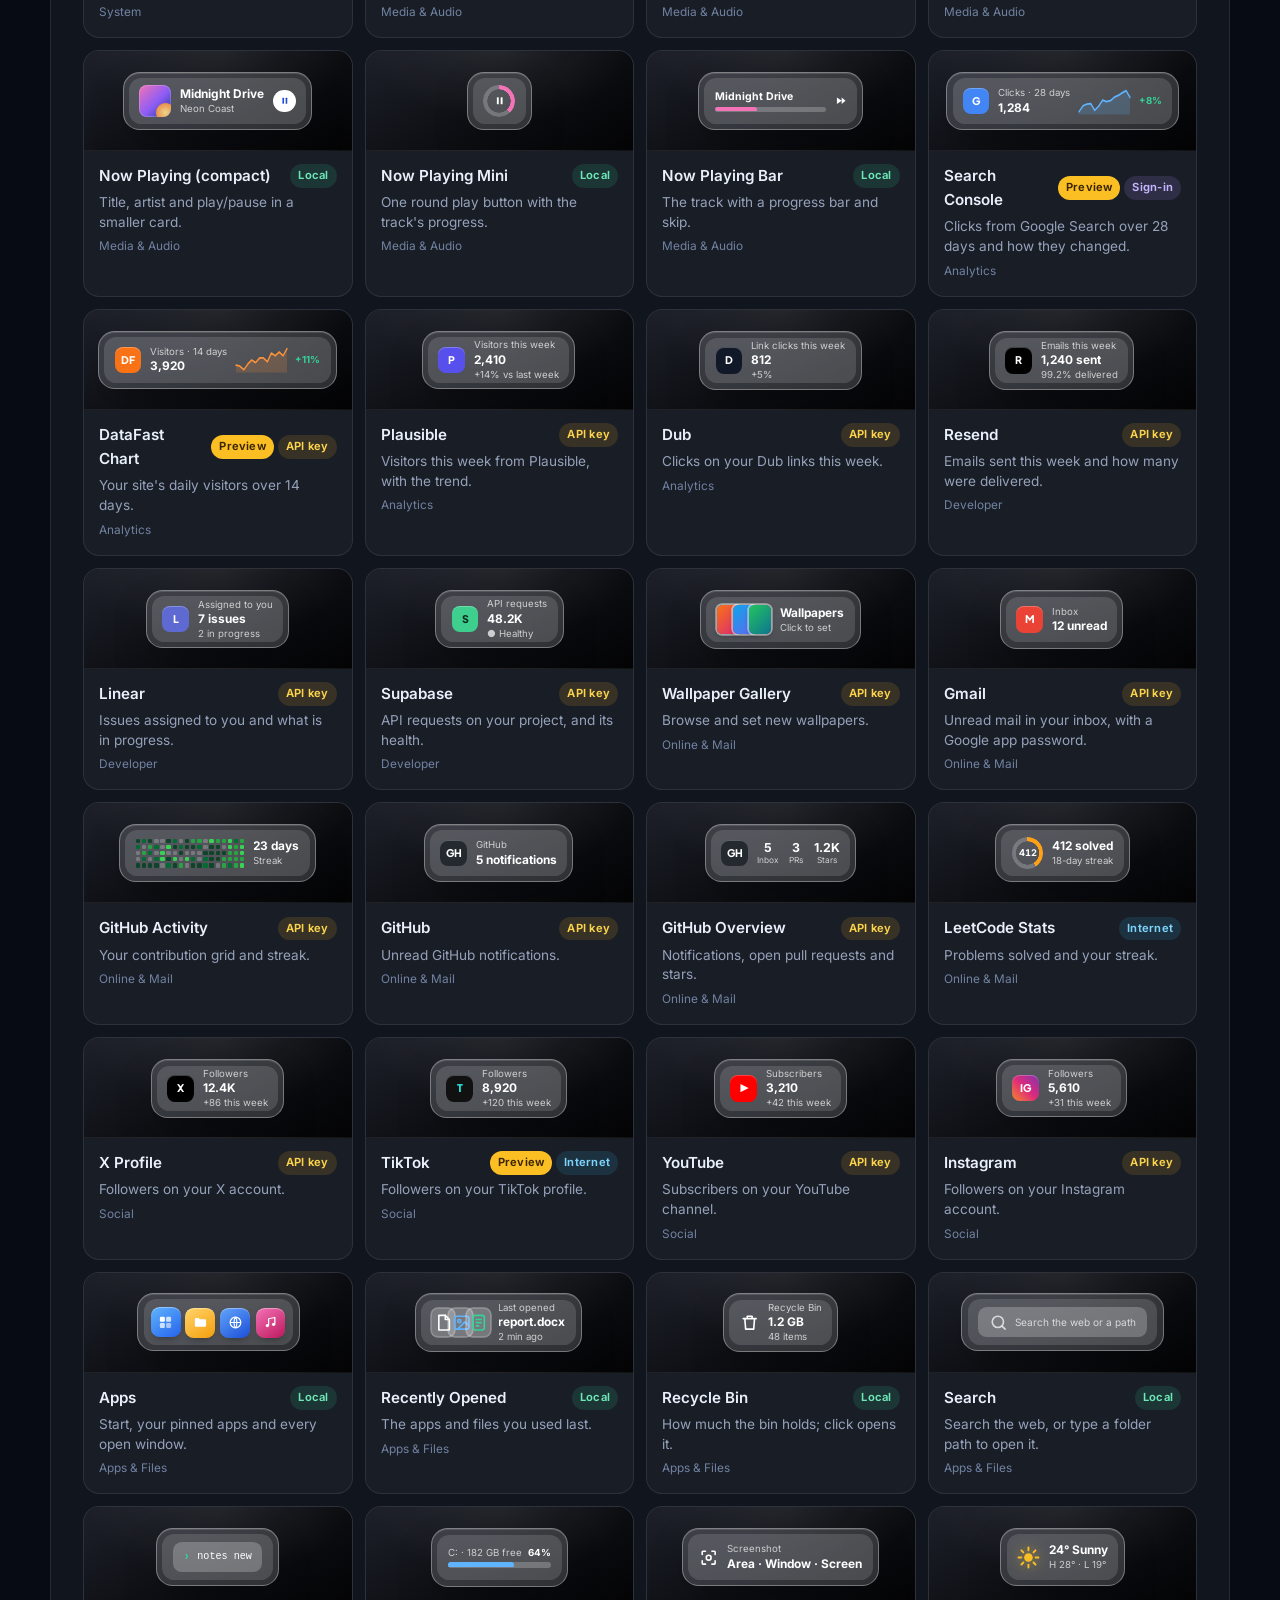
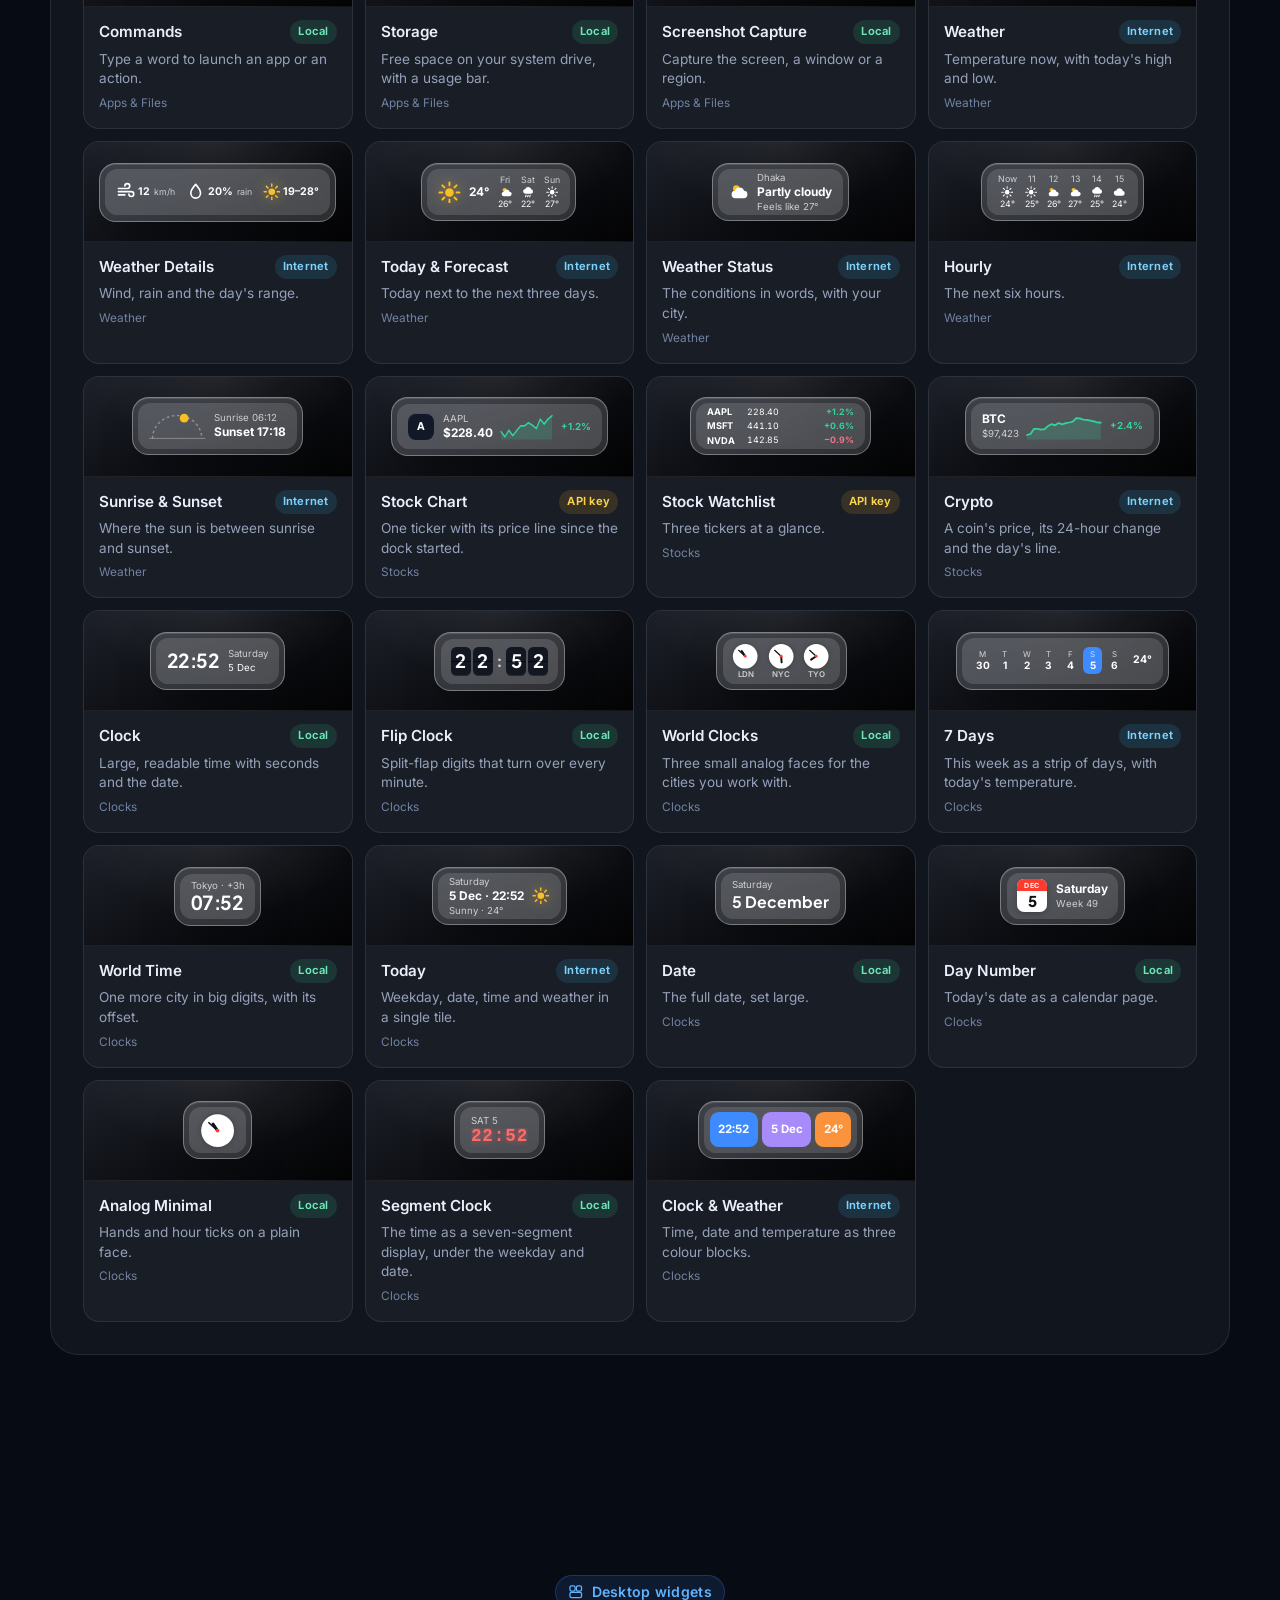
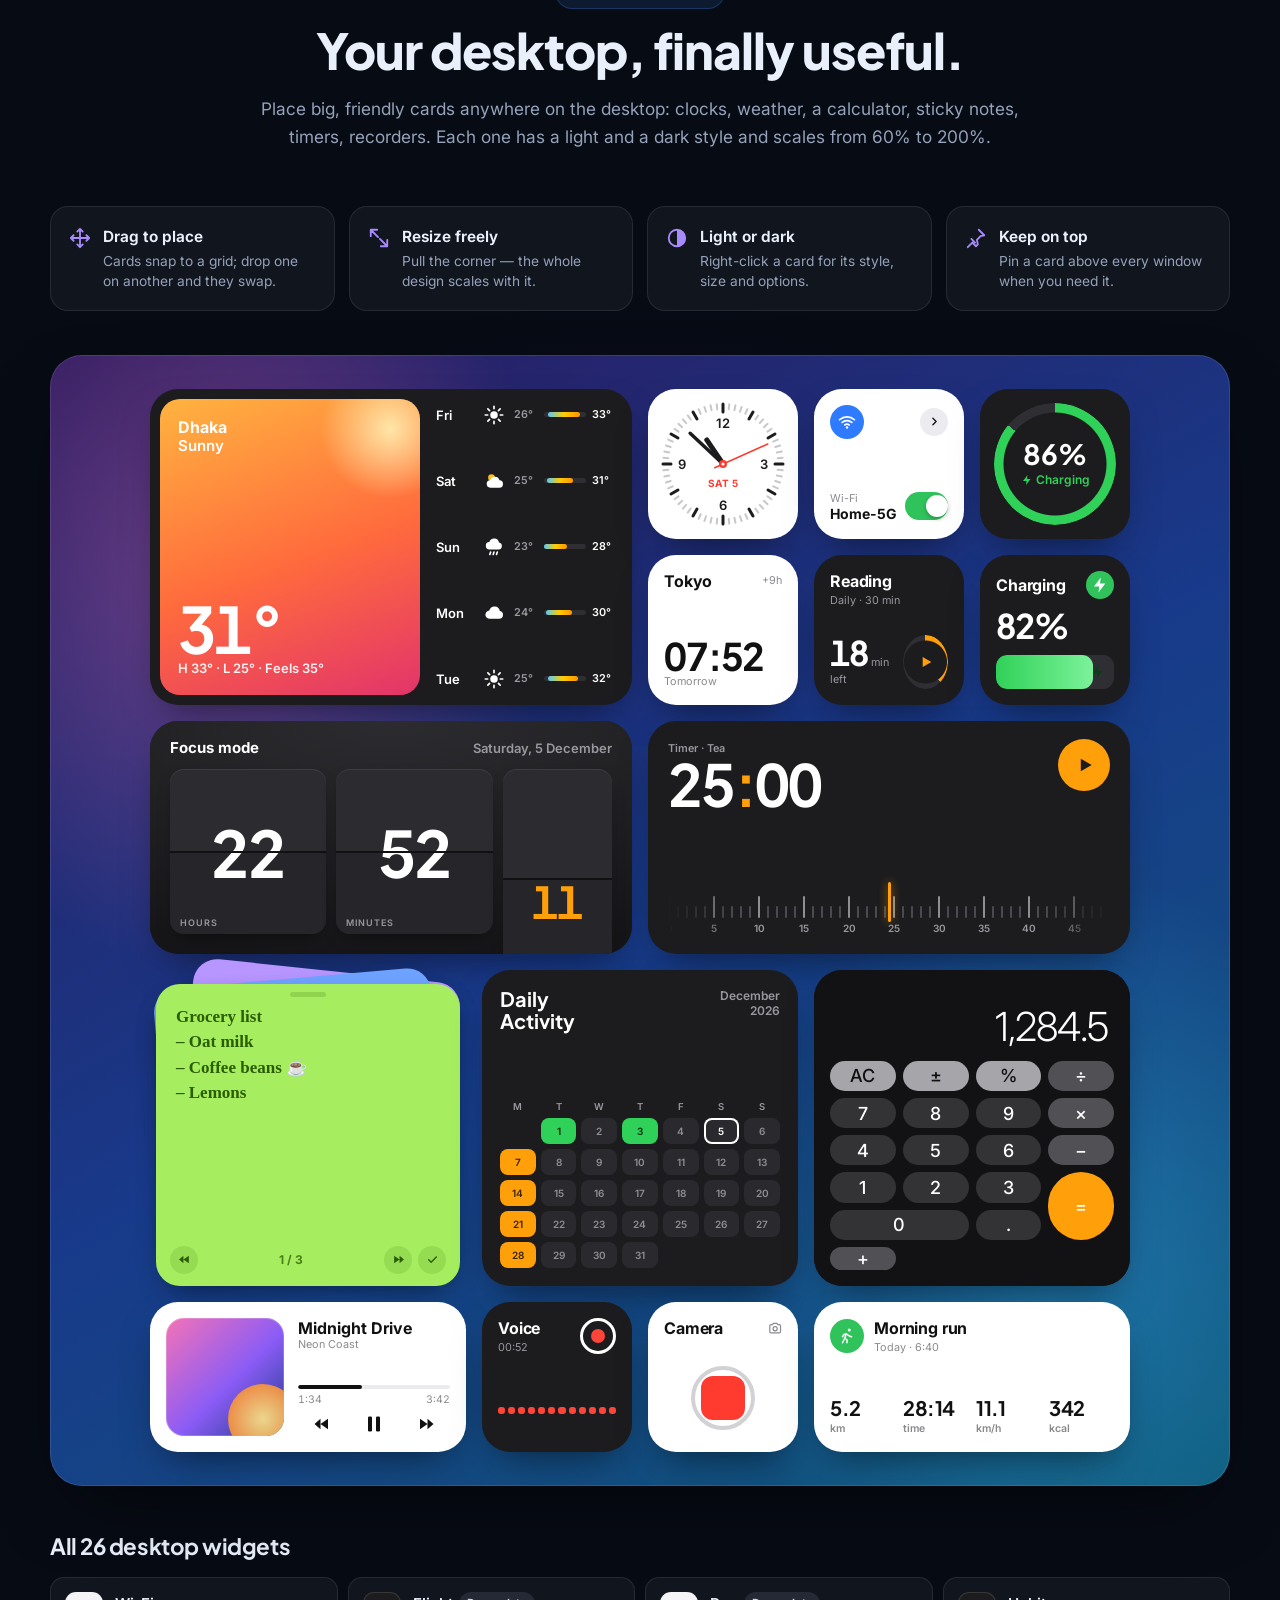
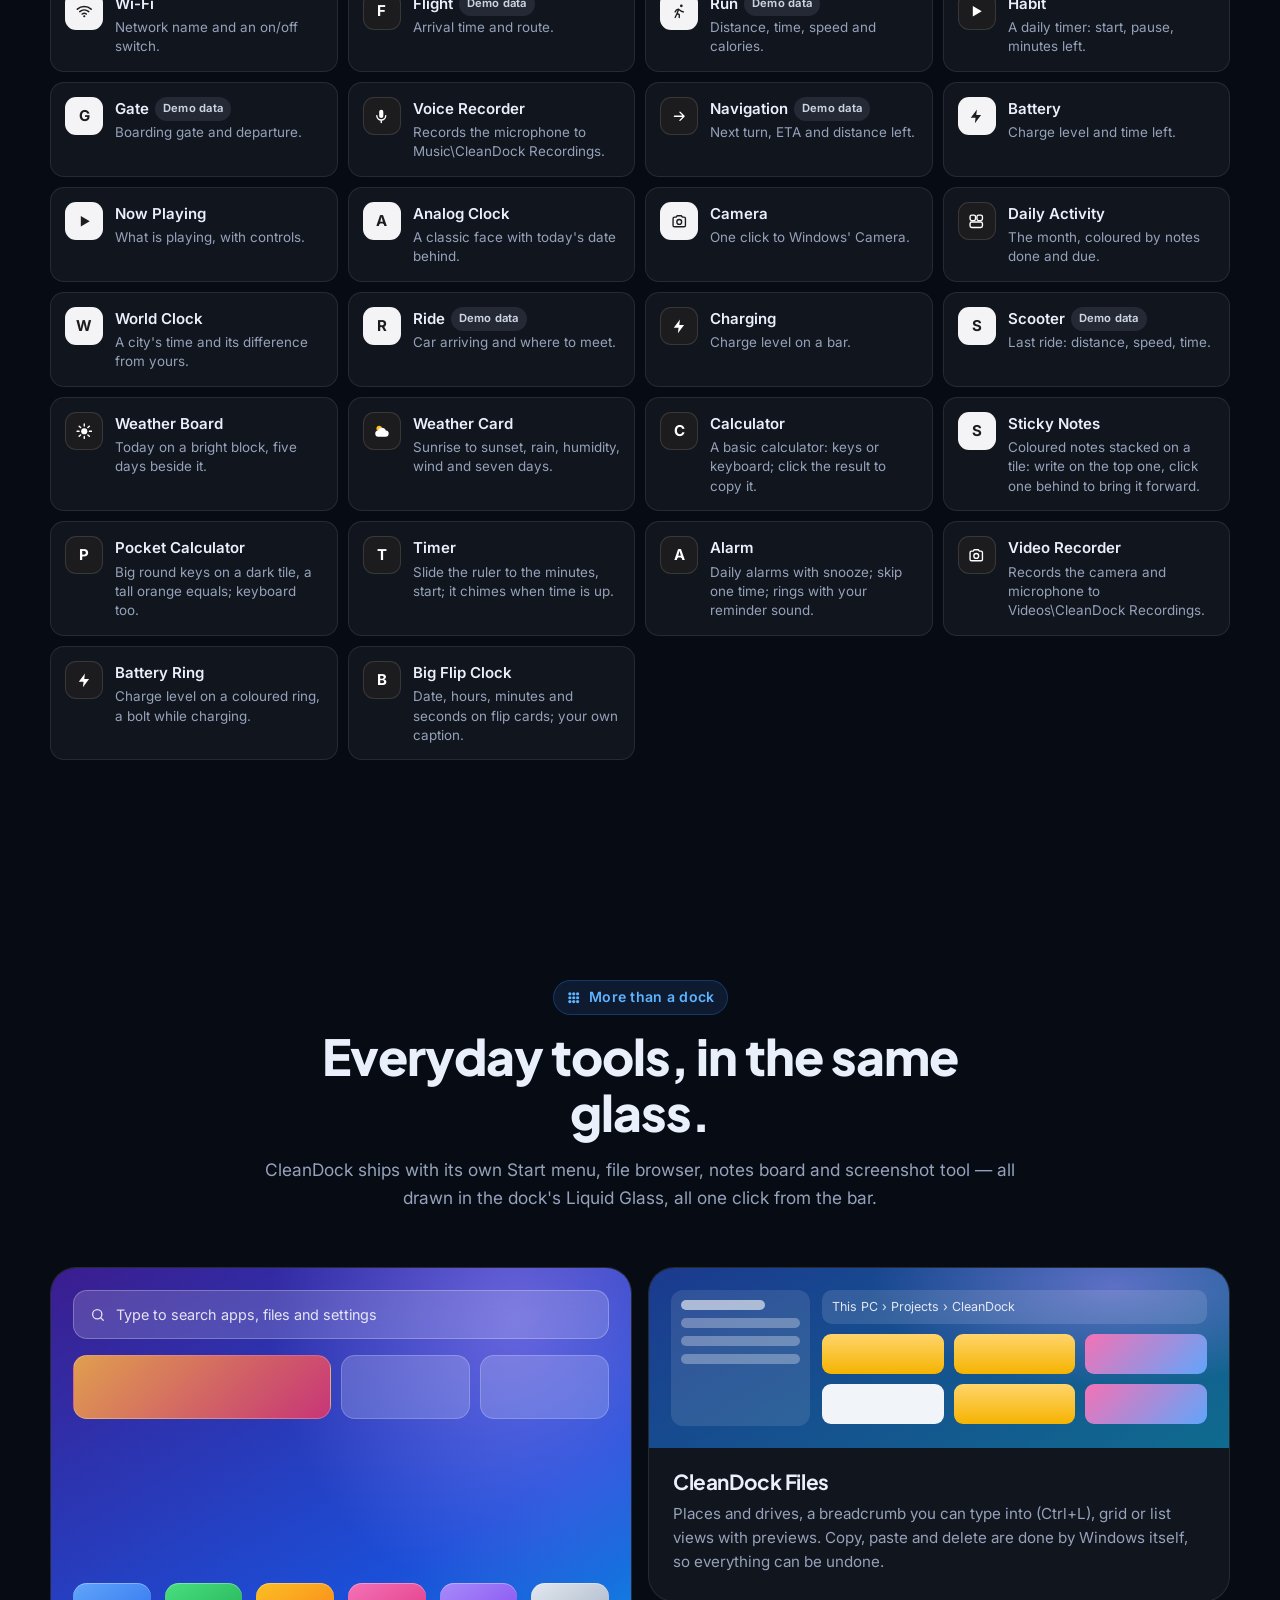
==== commit 0bfd0459: "Update website from CleanDock@9f783e4" ====
--- a/index.html
+++ b/index.html
@@ -155,7 +155,7 @@
   <link rel="preconnect" href="https://fonts.googleapis.com">
   <link rel="preconnect" href="https://fonts.gstatic.com" crossorigin>
   <link href="https://fonts.googleapis.com/css2?family=Inter:wght@400;500;600;700&family=Plus+Jakarta+Sans:wght@600;700;800&display=swap" rel="stylesheet">
-  <link rel="stylesheet" href="styles.css?v=16">
+  <link rel="stylesheet" href="styles.css?v=17">
 </head>
 <body>
 
@@ -252,7 +252,7 @@
     <div class="sec-head reveal">
       <span class="eyebrow"><svg class="i"><use href="#i-spark"/></svg> New in CleanDock 0.9</span>
       <h2>More than a dock now.</h2>
-      <p>A Dynamic Island at the top of the screen, search that finds anything as you type, a dock that moves, controls on the screen's edge — and CleanDock keeps itself up to date.</p>
+      <p>A Dynamic Island at the top of the screen, search that finds anything as you type, a dock that magnifies and moves, islands on the screen's edges — and CleanDock keeps itself up to date.</p>
     </div>
 
     <div class="nw-grid">
@@ -321,6 +321,34 @@
           <p>Keep four apps on the dock and the rest in a drawer that opens above it, with window previews when you rest on an app. Icons hop when clicked and bounce while an app starts, and a minimised window shrinks into its icon and grows back out of it.</p>
         </div>
       </article>
+
+      <!-- Dock magnification -->
+      <article class="nw-card reveal" id="nwMag">
+        <div class="nw-stage nw-dark" aria-hidden="true">
+          <div class="mg-dock" id="mgDock"></div>
+          <span class="mg-hint">Try it: move the pointer over the dock</span>
+        </div>
+        <div class="nw-txt">
+          <h3>Magnification, as on a Mac</h3>
+          <p>The app icon under the pointer grows, its neighbours a little less, and the icons rise off the dock while it widens around them.</p>
+        </div>
+      </article>
+
+      <!-- Windows island -->
+      <article class="nw-card reveal" id="nwShelf">
+        <div class="nw-stage nw-wall" aria-hidden="true">
+          <div class="wi-win w1"></div><div class="wi-win w2"></div>
+          <div class="wi" id="wi">
+            <span class="wi-dots"><i></i><i></i></span>
+            <div class="wi-col" id="wiCol"></div>
+          </div>
+          <div class="wi-cards" id="wiCards"><span><b></b></span><span><b></b></span></div>
+        </div>
+        <div class="nw-txt">
+          <h3>Windows island</h3>
+          <p>A slim indicator waits on the left edge of the screen. Rest the pointer on it and a column of app icons floats out, minimized apps first: click one to open it, hover to minimize or close it, and an app with several windows shows their previews.</p>
+        </div>
+      </article>
     </div>
 
     <div class="nw-small">
@@ -338,7 +366,7 @@
         <div class="nm-art" aria-hidden="true">
           <div class="up-card">
             <div class="up-top"><img src="assets/icon-128.png" alt="" width="28" height="28"><span><b>CleanDock <span data-version>0.9.9</span></b><small>is ready to install</small></span></div>
-            <ul><li>Live Search</li><li>A drawer for your apps</li></ul>
+            <ul><li>Dock magnification</li><li>The windows island</li></ul>
             <div class="up-btns"><span class="up-go">Update now</span><span>Later</span></div>
           </div>
         </div>
@@ -764,6 +792,6 @@
 </svg>
 
 <script src="catalog.js?v=16"></script>
-<script src="app.js?v=16"></script>
+<script src="app.js?v=17"></script>
 </body>
 </html>
--- a/styles.css
+++ b/styles.css
@@ -1076,6 +1076,53 @@
 .dr-grid .st-app b { font-size: 10px; color: rgba(255,255,255,.85); }
 
 /* small cards */
+/* ── What's new: dock magnification ── */
+.mg-dock { position: absolute; left: 50%; bottom: 34px; transform: translateX(-50%); display: flex; align-items: flex-end; gap: 6px; padding: 7px; border-radius: 20px;
+  background: rgba(255,255,255,.12); border: 1px solid rgba(255,255,255,.2); backdrop-filter: blur(10px); }
+.mg-app { position: relative; width: calc(42px * var(--mag, 1)); height: 42px; display: flex; align-items: flex-end; justify-content: center; transition: width .09s ease-out; }
+.mg-app i { display: grid; place-items: center; width: 42px; height: 42px; border-radius: 12px; background: var(--g); font: 800 15px/1 var(--display); font-style: normal; color: #fff;
+  box-shadow: inset 0 1px 0 rgba(255,255,255,.35), 0 6px 14px -6px rgba(0,0,0,.6); transform-origin: 50% 100%;
+  transform: translateY(calc((var(--mag, 1) - 1) * -10px)) scale(var(--mag, 1)); transition: transform .09s ease-out; }
+.mg-app.run::after { content: ""; position: absolute; bottom: -6px; left: 50%; width: 4px; height: 4px; margin-left: -2px; border-radius: 50%; background: #fff; opacity: .85; }
+.mg-hint { position: absolute; left: 0; right: 0; top: 22px; text-align: center; font-size: .82rem; color: rgba(255,255,255,.55); }
+
+/* ── What's new: the windows island ── */
+.wi-win { position: absolute; border-radius: 10px; background: rgba(255,255,255,.14); border: 1px solid rgba(255,255,255,.18); box-shadow: 0 10px 30px -12px rgba(0,0,0,.5); }
+.wi-win::before { content: ""; position: absolute; left: 10px; right: 10px; top: 9px; height: 6px; border-radius: 3px; background: rgba(255,255,255,.18); }
+.wi-win.w1 { left: 34%; top: 18%; width: 52%; height: 46%; }
+.wi-win.w2 { left: 46%; top: 44%; width: 40%; height: 38%; background: rgba(255,255,255,.1); }
+.wi { position: absolute; left: 0; top: 50%; width: 7px; height: 84px; transform: translateY(-50%); background: #000; border-radius: 0 8px 8px 0; cursor: pointer; z-index: 2;
+  transition: width .42s cubic-bezier(.32,1.22,.52,1), height .42s cubic-bezier(.32,1.22,.52,1), border-radius .3s; }
+.wi.open { width: 66px; height: 248px; border-radius: 0 20px 20px 0; }
+.wi::before { content: ""; position: absolute; left: -14px; top: -40px; bottom: -40px; width: 40px; }
+.wi.open::before { display: none; }
+.wi-dots { position: absolute; left: 2px; top: 50%; transform: translateY(-50%); display: flex; flex-direction: column; gap: 4px; transition: opacity .15s; }
+.wi-dots i { display: block; width: 3px; height: 3px; border-radius: 50%; background: rgba(255,255,255,.85); }
+.wi.open .wi-dots { opacity: 0; }
+.wi-col { position: absolute; left: 0; top: 0; width: 66px; height: 100%; display: flex; flex-direction: column; align-items: center; justify-content: center; gap: 4px;
+  overflow: hidden; opacity: 0; transform: translateX(-10px); transition: opacity .12s, transform .2s; }
+.wi.open .wi-col { opacity: 1; transform: none; transition: opacity .22s .14s, transform .32s .1s cubic-bezier(.32,1.22,.52,1); }
+.wi-app { position: relative; flex: none; width: 46px; height: 46px; display: grid; place-items: center; border-radius: 13px; transition: background .12s, transform .18s; }
+.wi-app i { width: 34px; height: 34px; border-radius: 10px; display: grid; place-items: center; background: var(--g); font: 800 13px/1 var(--display); font-style: normal; color: #fff;
+  box-shadow: inset 0 1px 0 rgba(255,255,255,.3); }
+.wi-app.min::after { content: ""; position: absolute; left: 1px; top: 50%; width: 3px; height: 11px; margin-top: -5.5px; border-radius: 2px; background: rgba(255,255,255,.55); }
+.wi-app .n { position: absolute; right: 1px; bottom: 1px; min-width: 15px; height: 15px; border-radius: 8px; background: #3a3a3c; box-shadow: 0 0 0 1.5px #000; font: 700 9.5px/15px var(--font); text-align: center; color: #fff; }
+.wi-app.hot, .wi-app:hover { background: rgba(255,255,255,.1); transform: scale(1.08); }
+.wi-app .x, .wi-app .m { position: absolute; top: -3px; width: 16px; height: 16px; border-radius: 50%; background: #48484a; box-shadow: 0 0 0 1.5px #000; opacity: 0; transition: opacity .12s; }
+.wi-app .m { left: -3px; } .wi-app .x { right: -3px; }
+.wi-app .m::before { content: ""; position: absolute; left: 4px; right: 4px; top: 7.2px; height: 1.6px; background: #fff; border-radius: 1px; }
+.wi-app .x::before, .wi-app .x::after { content: ""; position: absolute; left: 7.2px; top: 3px; width: 1.6px; height: 10px; background: #fff; border-radius: 1px; transform: rotate(45deg); }
+.wi-app .x::after { transform: rotate(-45deg); }
+.wi-app.hot .x, .wi-app.hot .m, .wi-app:hover .x, .wi-app:hover .m { opacity: 1; }
+.wi-line { width: 26px; height: 1px; margin: 4px 0; background: rgba(255,255,255,.2); }
+.wi-cards { position: absolute; left: 80px; top: 50%; display: flex; gap: 8px; padding: 8px; border-radius: 14px; background: rgba(28,30,38,.92); border: 1px solid rgba(255,255,255,.12);
+  transform: translateY(-50%) scale(.96); opacity: 0; pointer-events: none; transition: opacity .18s, transform .18s; z-index: 3; }
+.wi-cards.show { opacity: 1; transform: translateY(-50%); }
+.wi-cards span { display: block; width: 96px; height: 70px; border-radius: 8px; background: linear-gradient(160deg, #3fb37f, #208a5c); position: relative; overflow: hidden; }
+.wi-cards span:last-child { background: linear-gradient(160deg, #5b8cff, #2f5bd8); }
+.wi-cards b { position: absolute; left: 7px; right: 7px; top: 7px; height: 5px; border-radius: 3px; background: rgba(255,255,255,.45); }
+@media (prefers-reduced-motion: reduce) { .wi, .wi-col, .mg-app, .mg-app i { transition: none; } }
+@media (max-width: 520px) { .mg-app:nth-child(n+6) { display: none; } }
 .nw-small { display: grid; grid-template-columns: repeat(4, 1fr); gap: 16px; margin-top: 16px; }
 .nw-mini { border-radius: 22px; background: var(--surface); border: 1px solid var(--line); padding: 14px 14px 20px; }
 .nw-mini h3 { font-family: var(--font); font-size: 1.02rem; font-weight: 650; margin: 16px 6px 6px; letter-spacing: -.01em; }
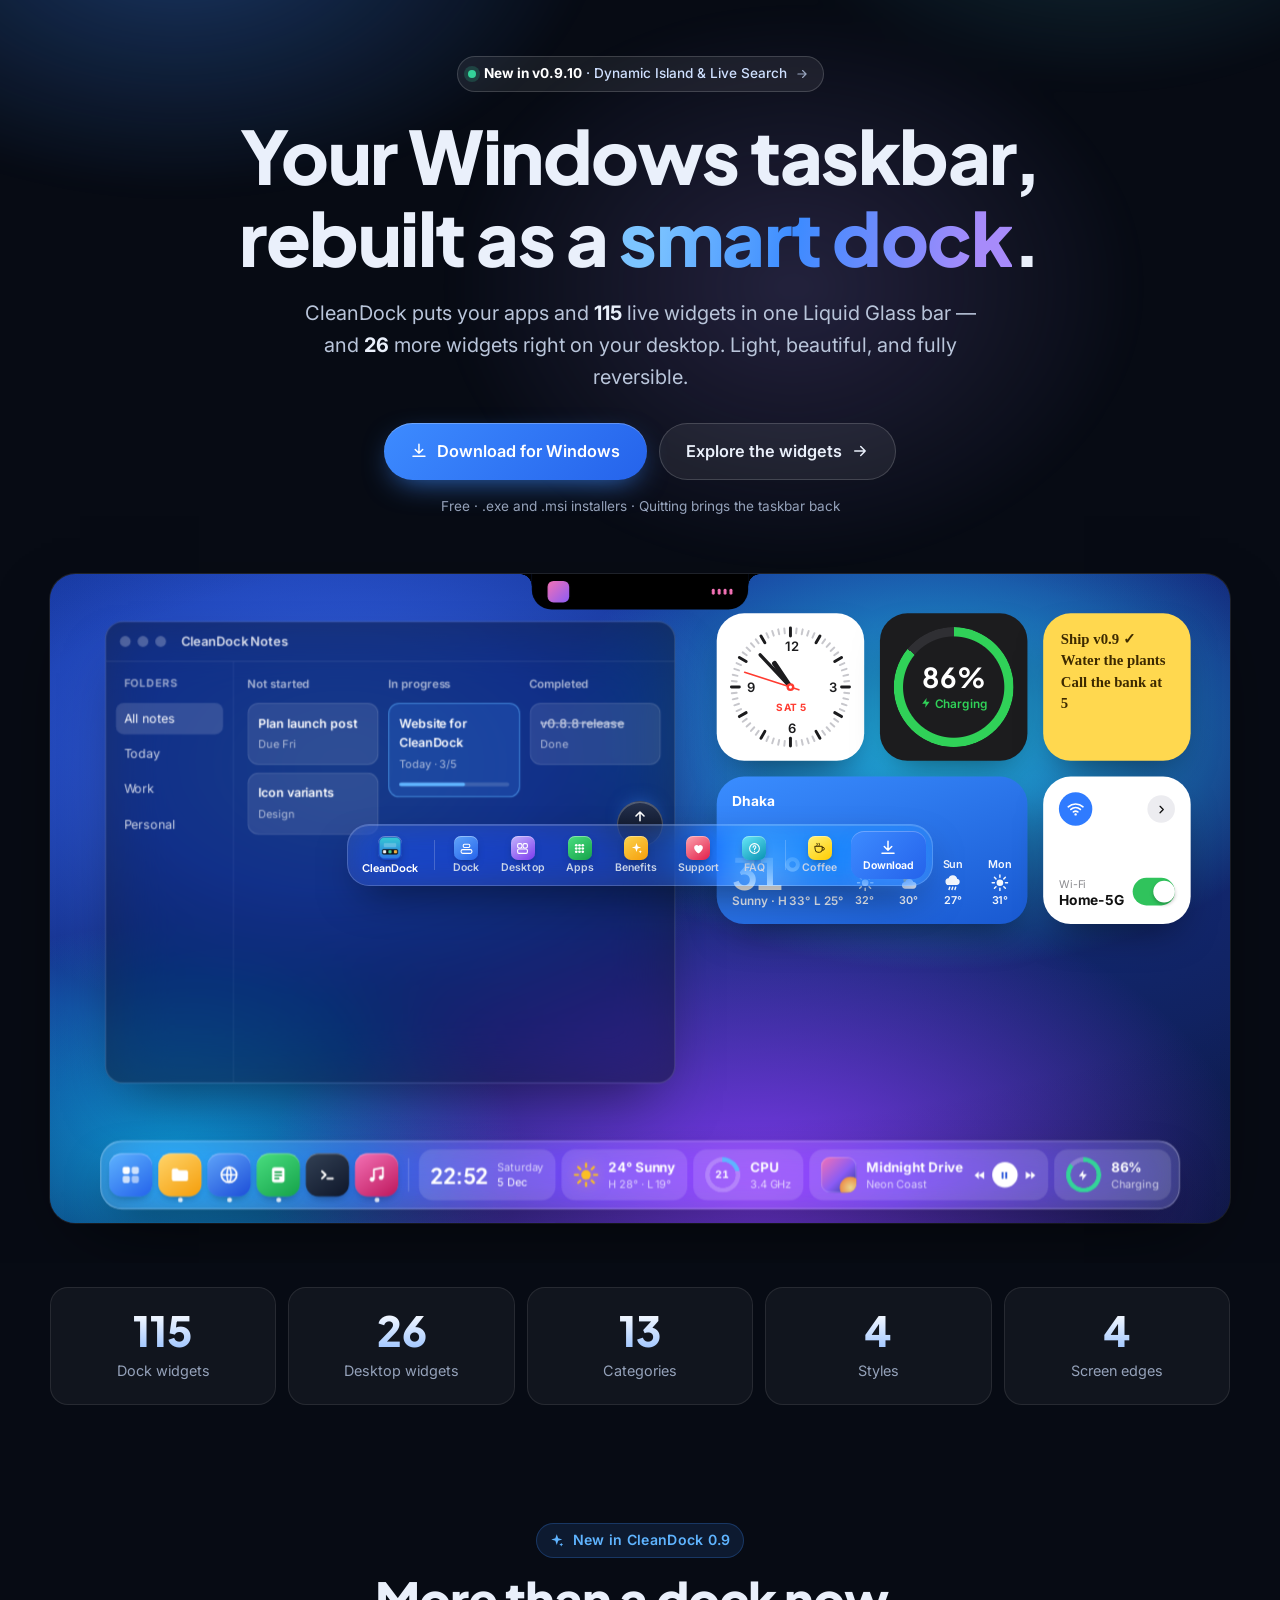
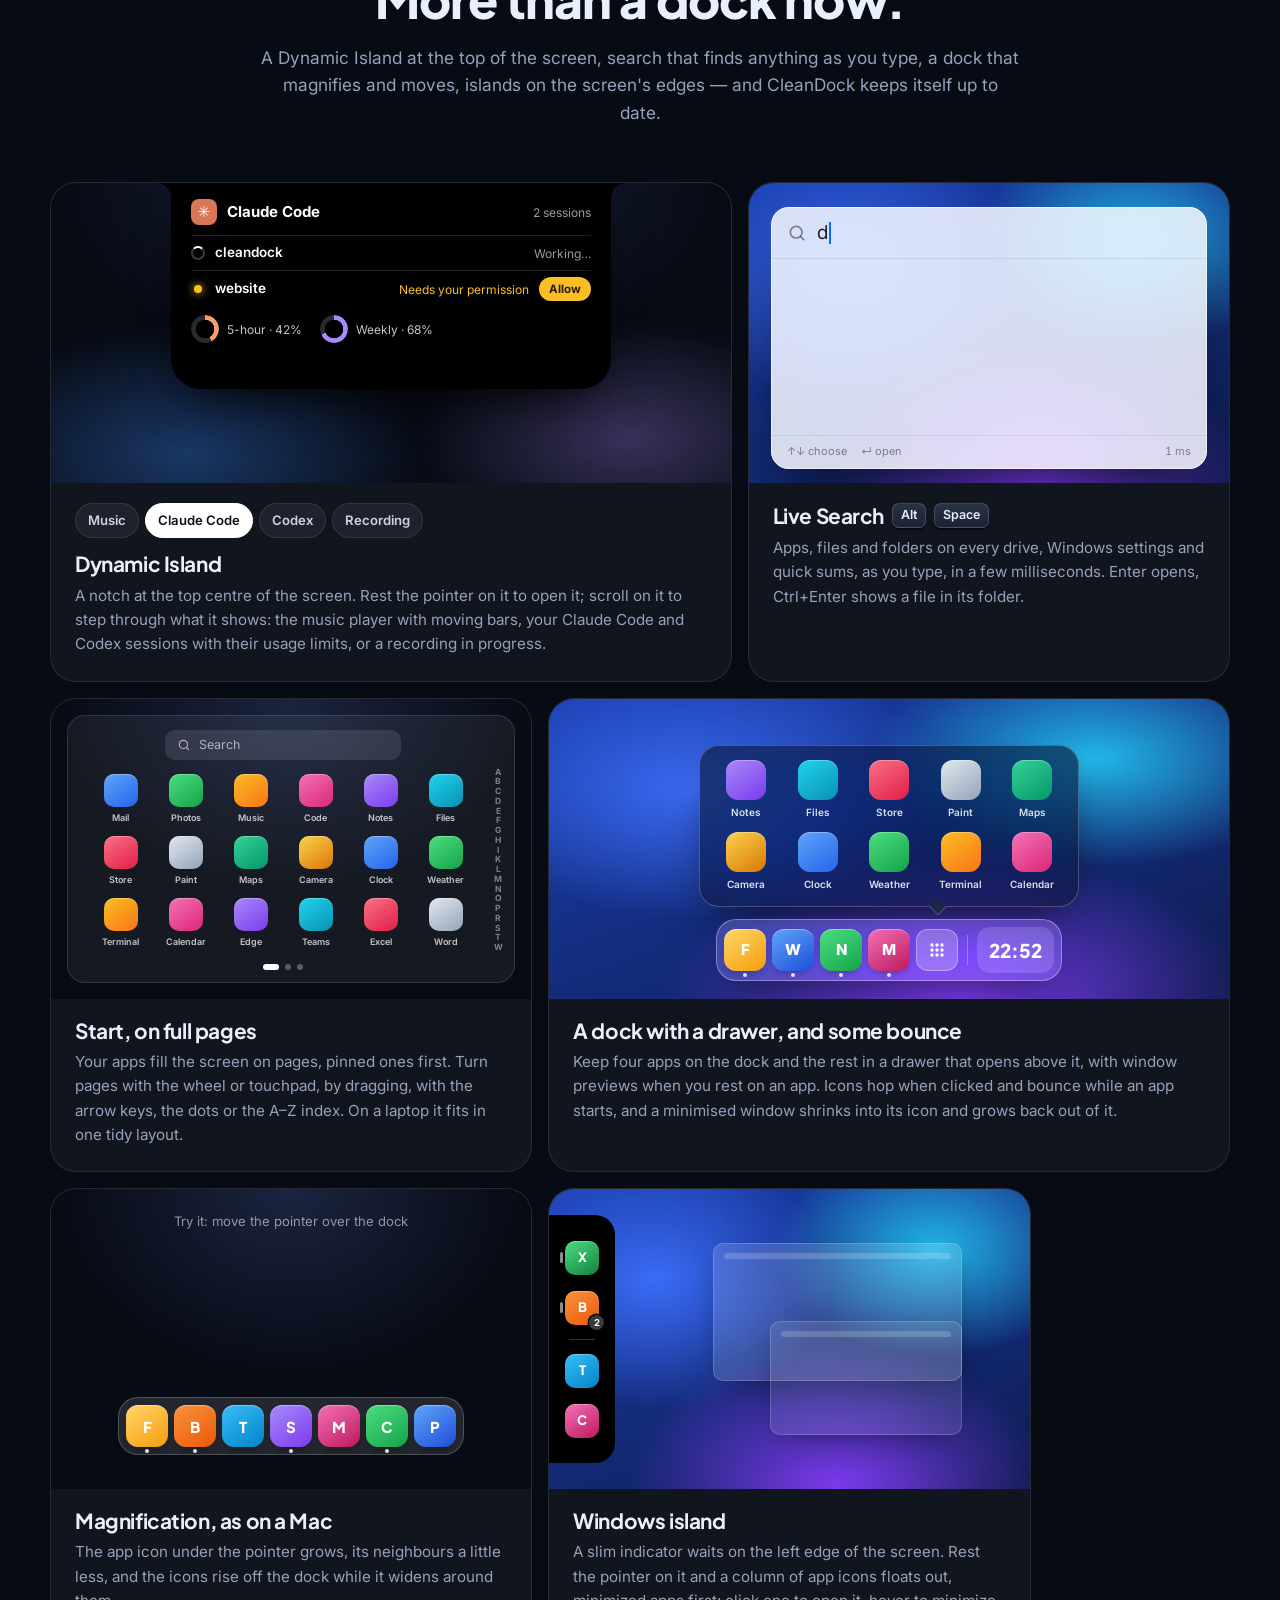
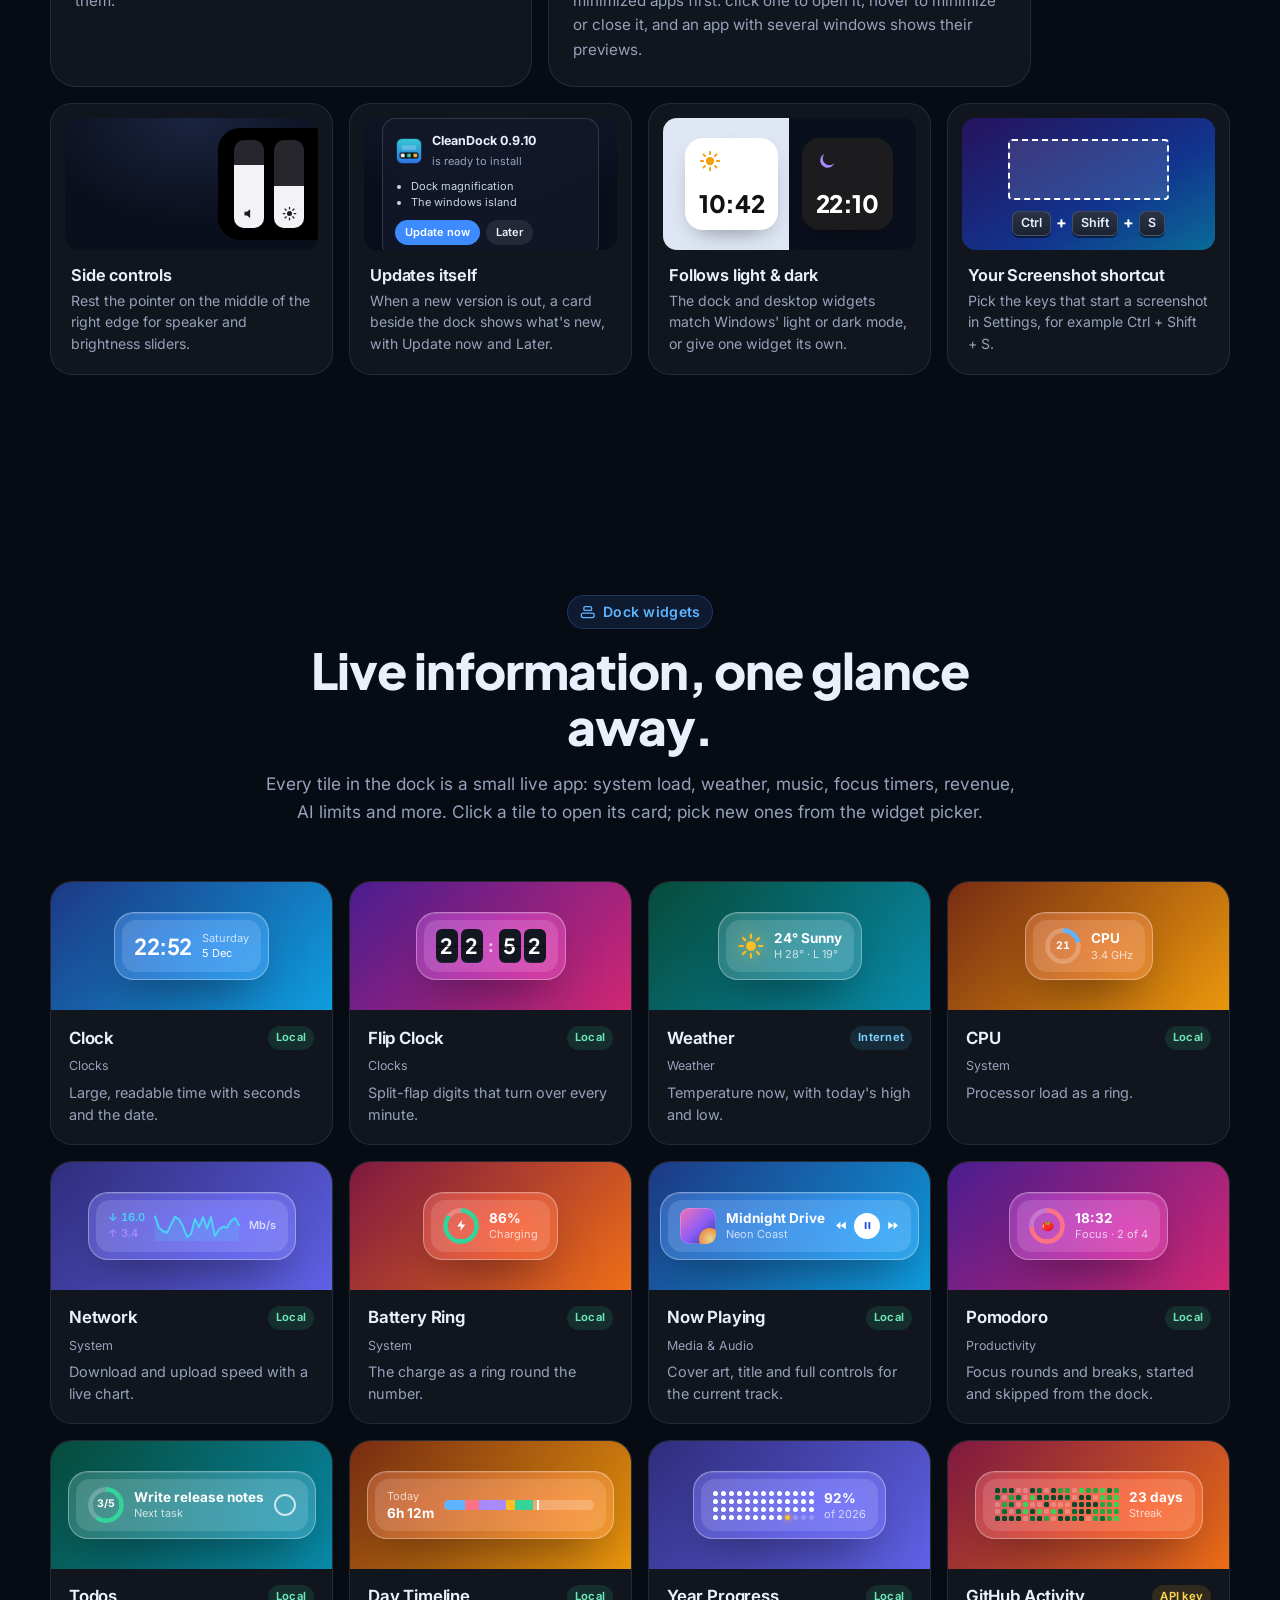
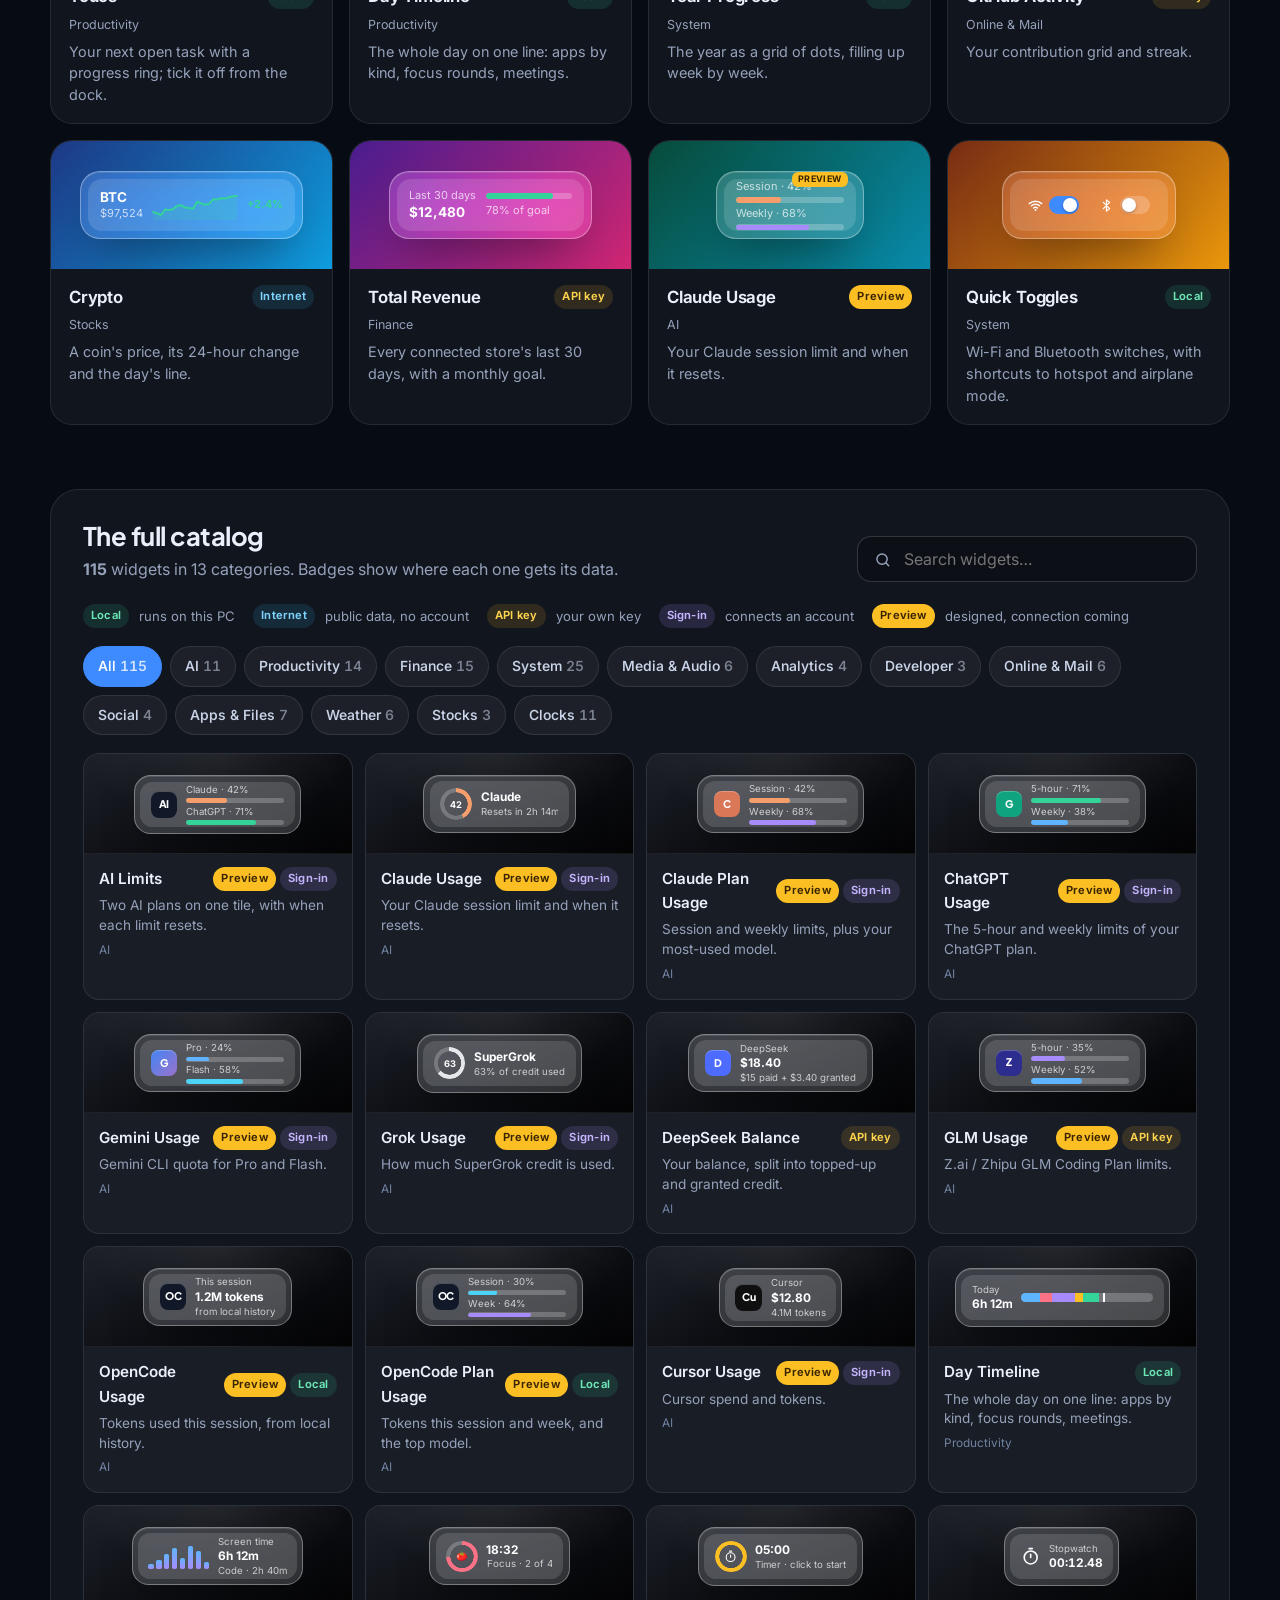
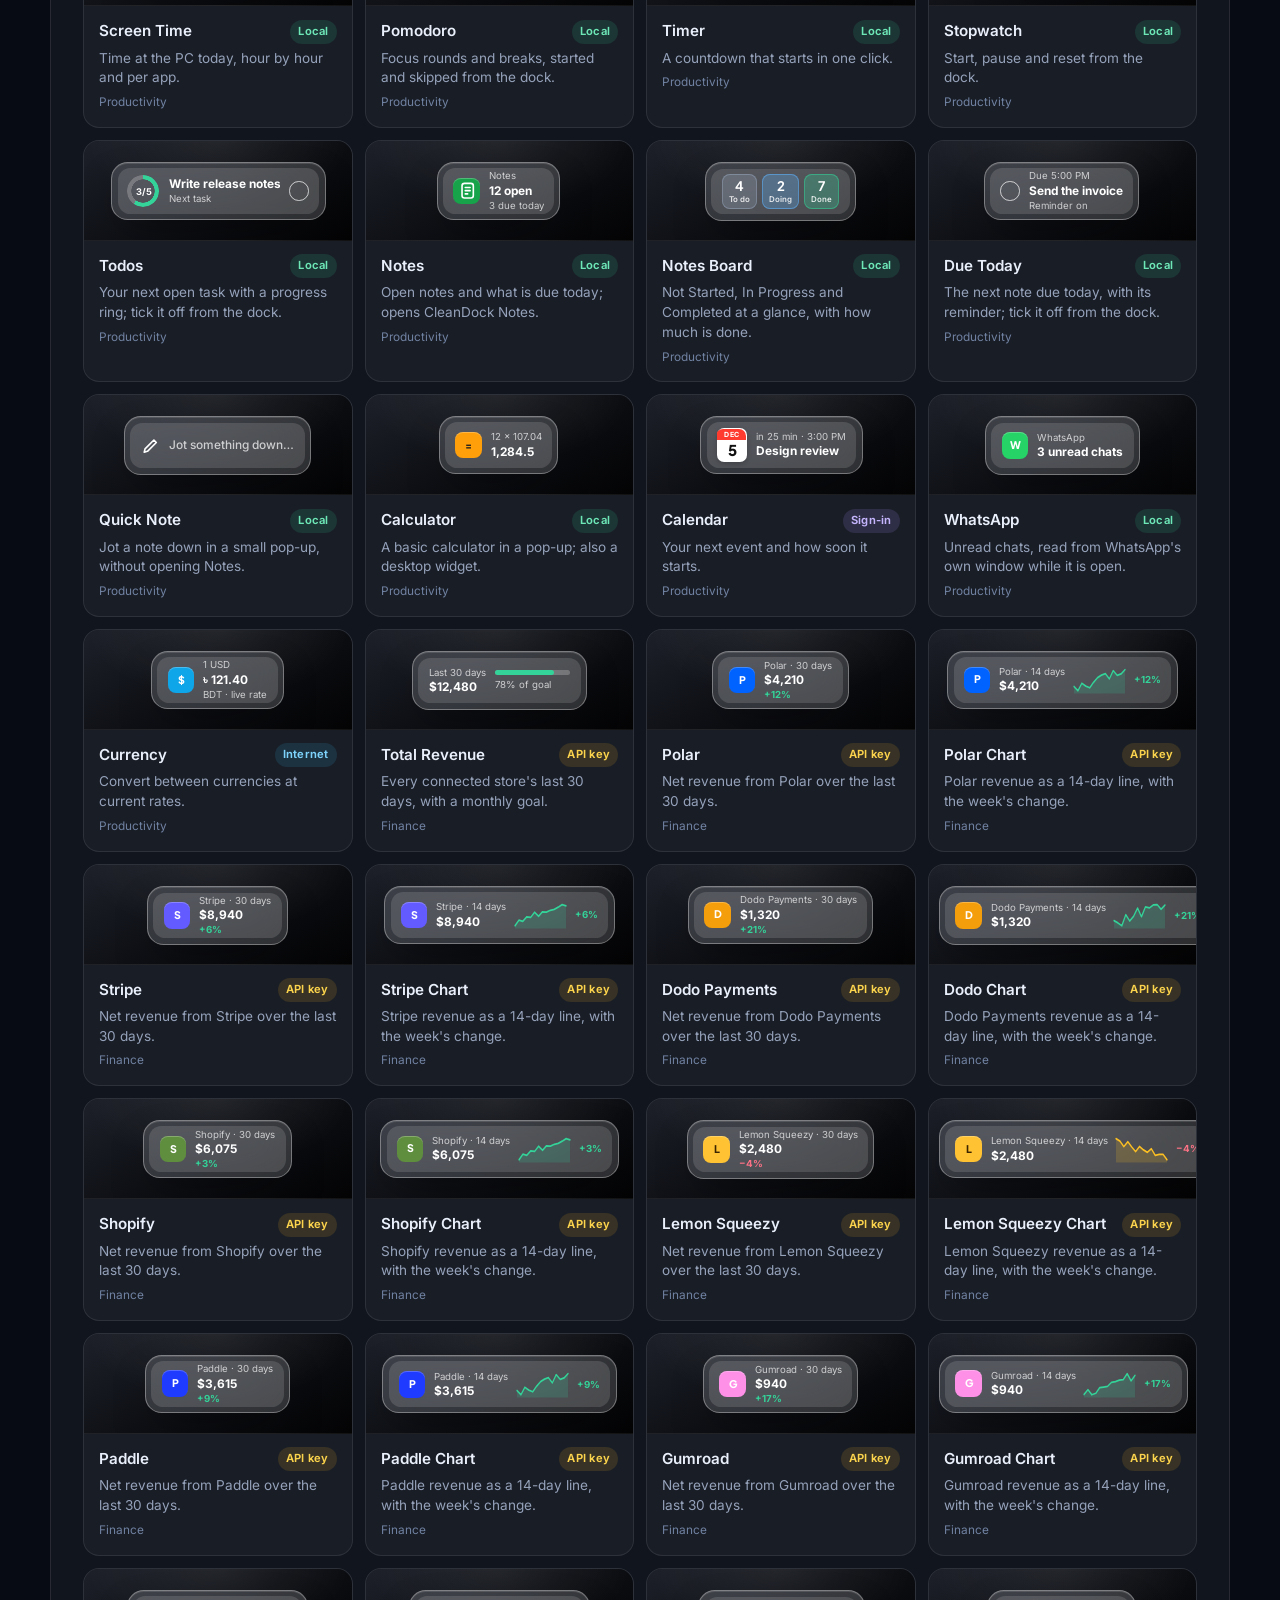
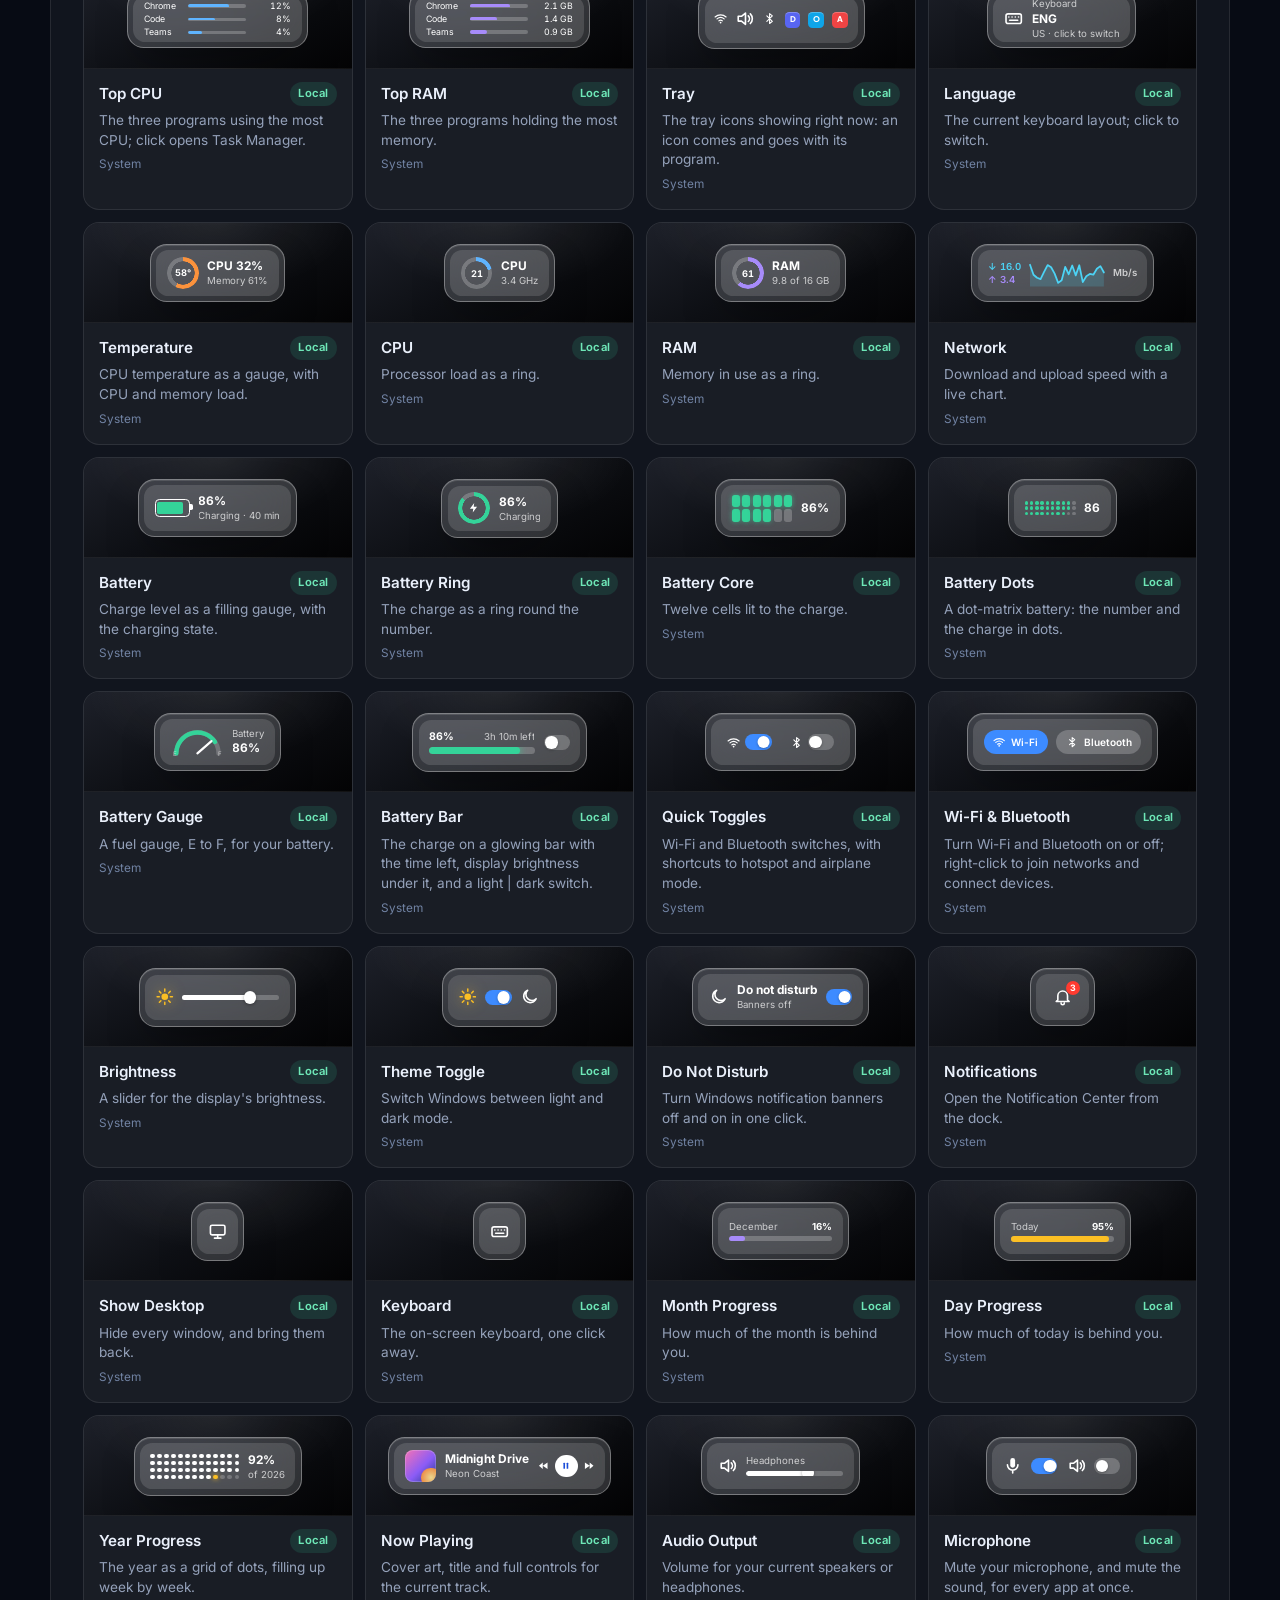
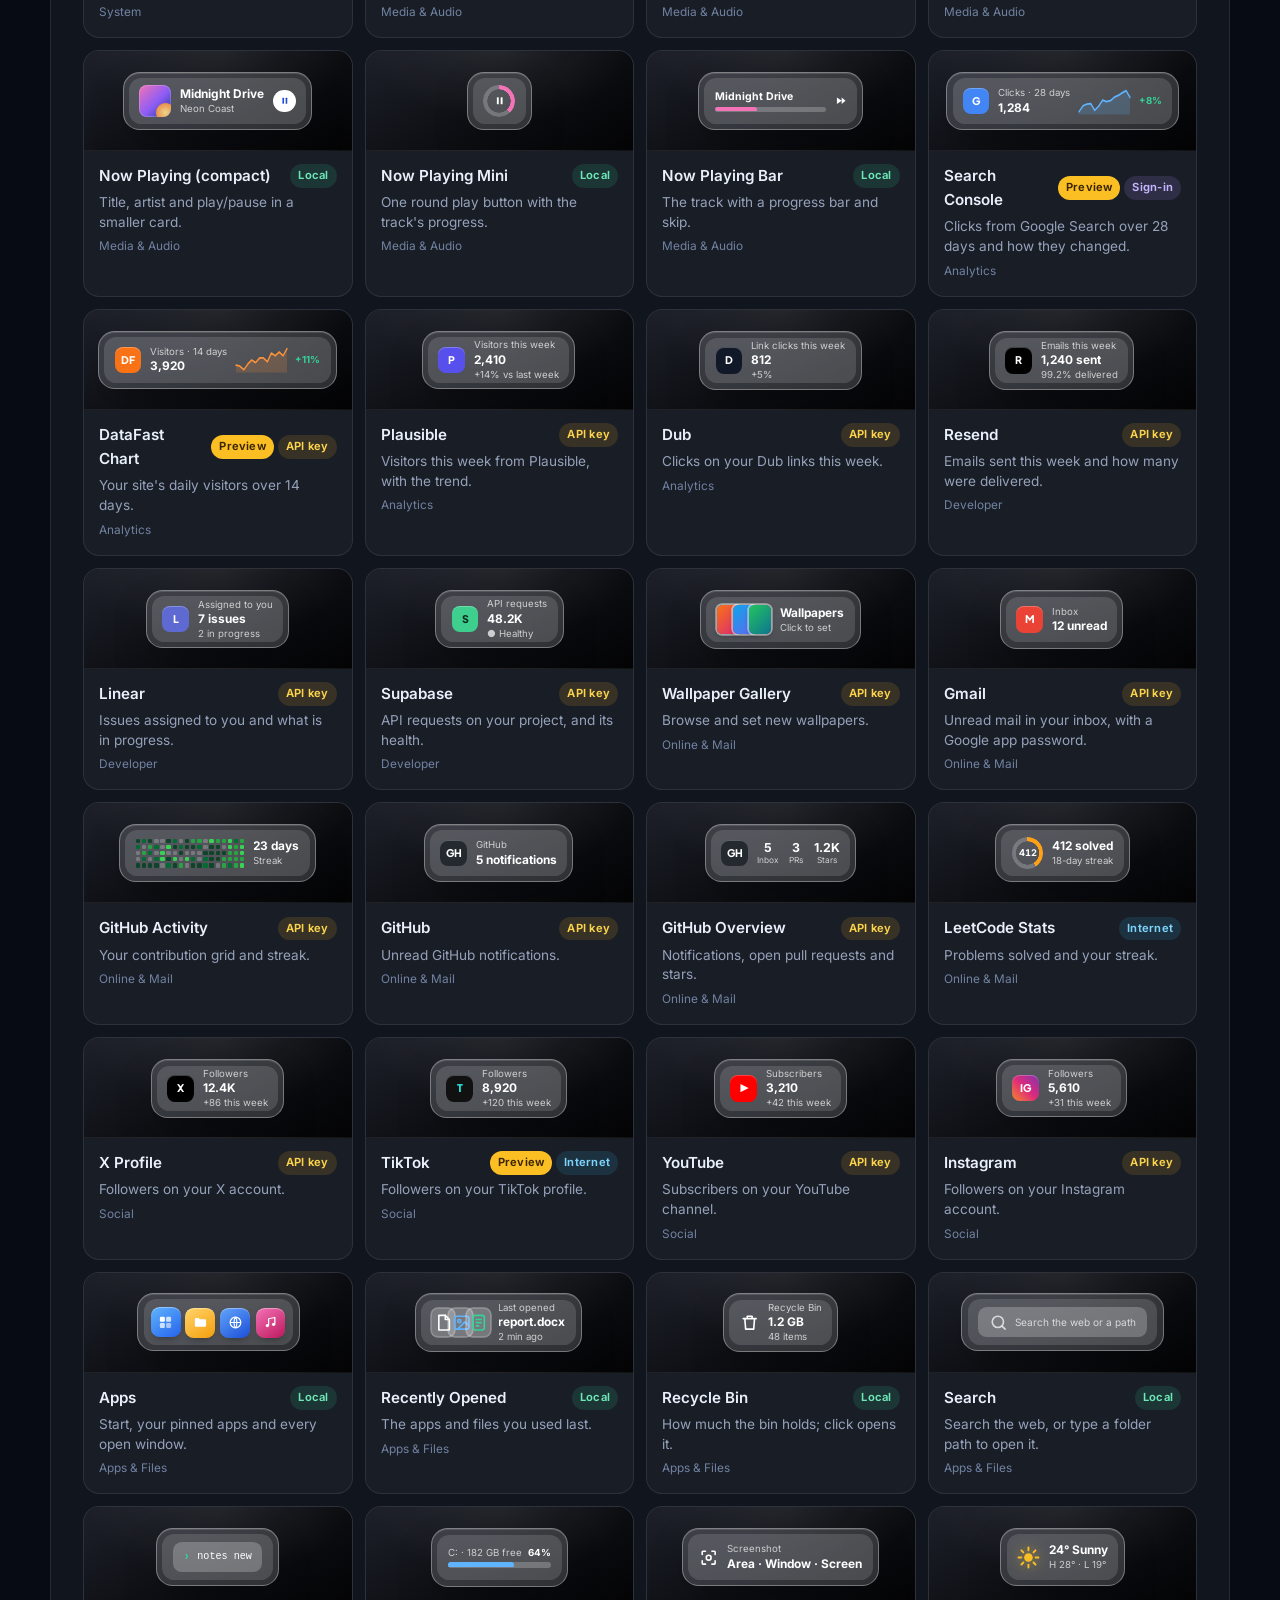
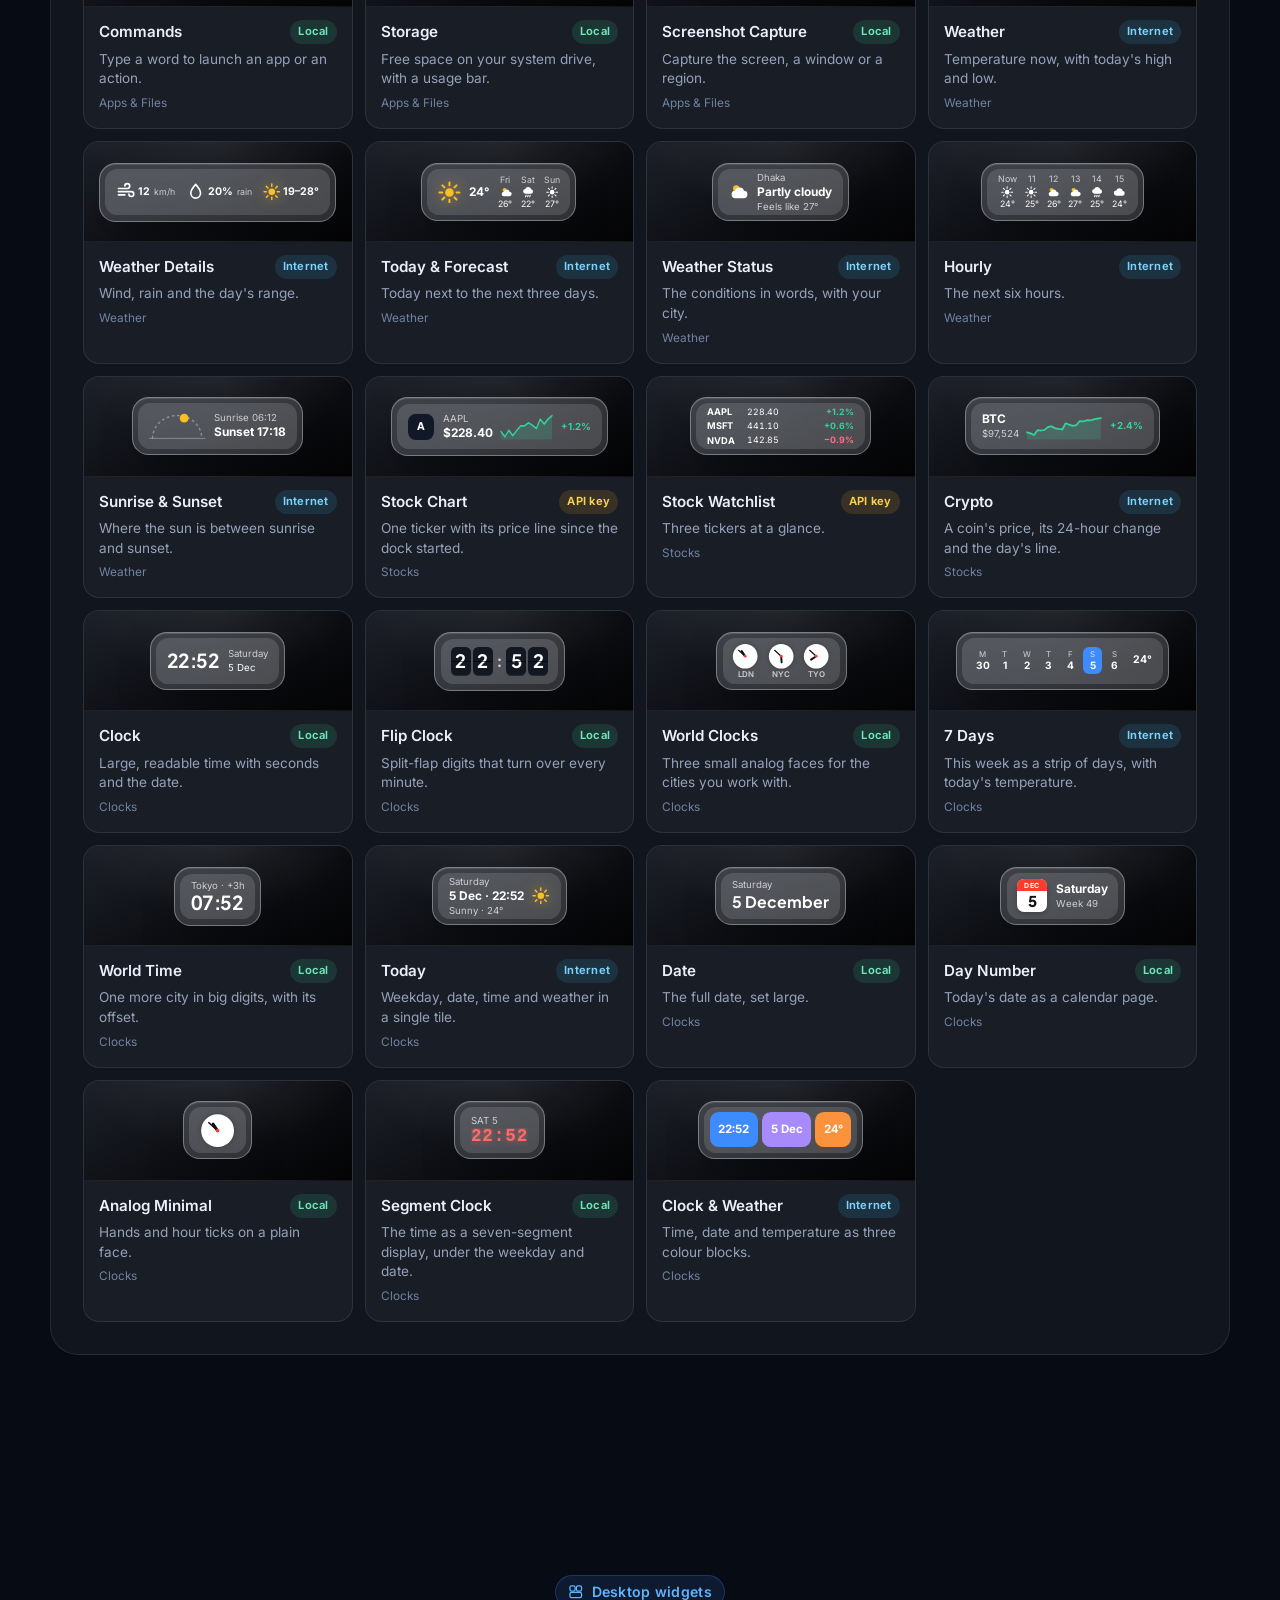
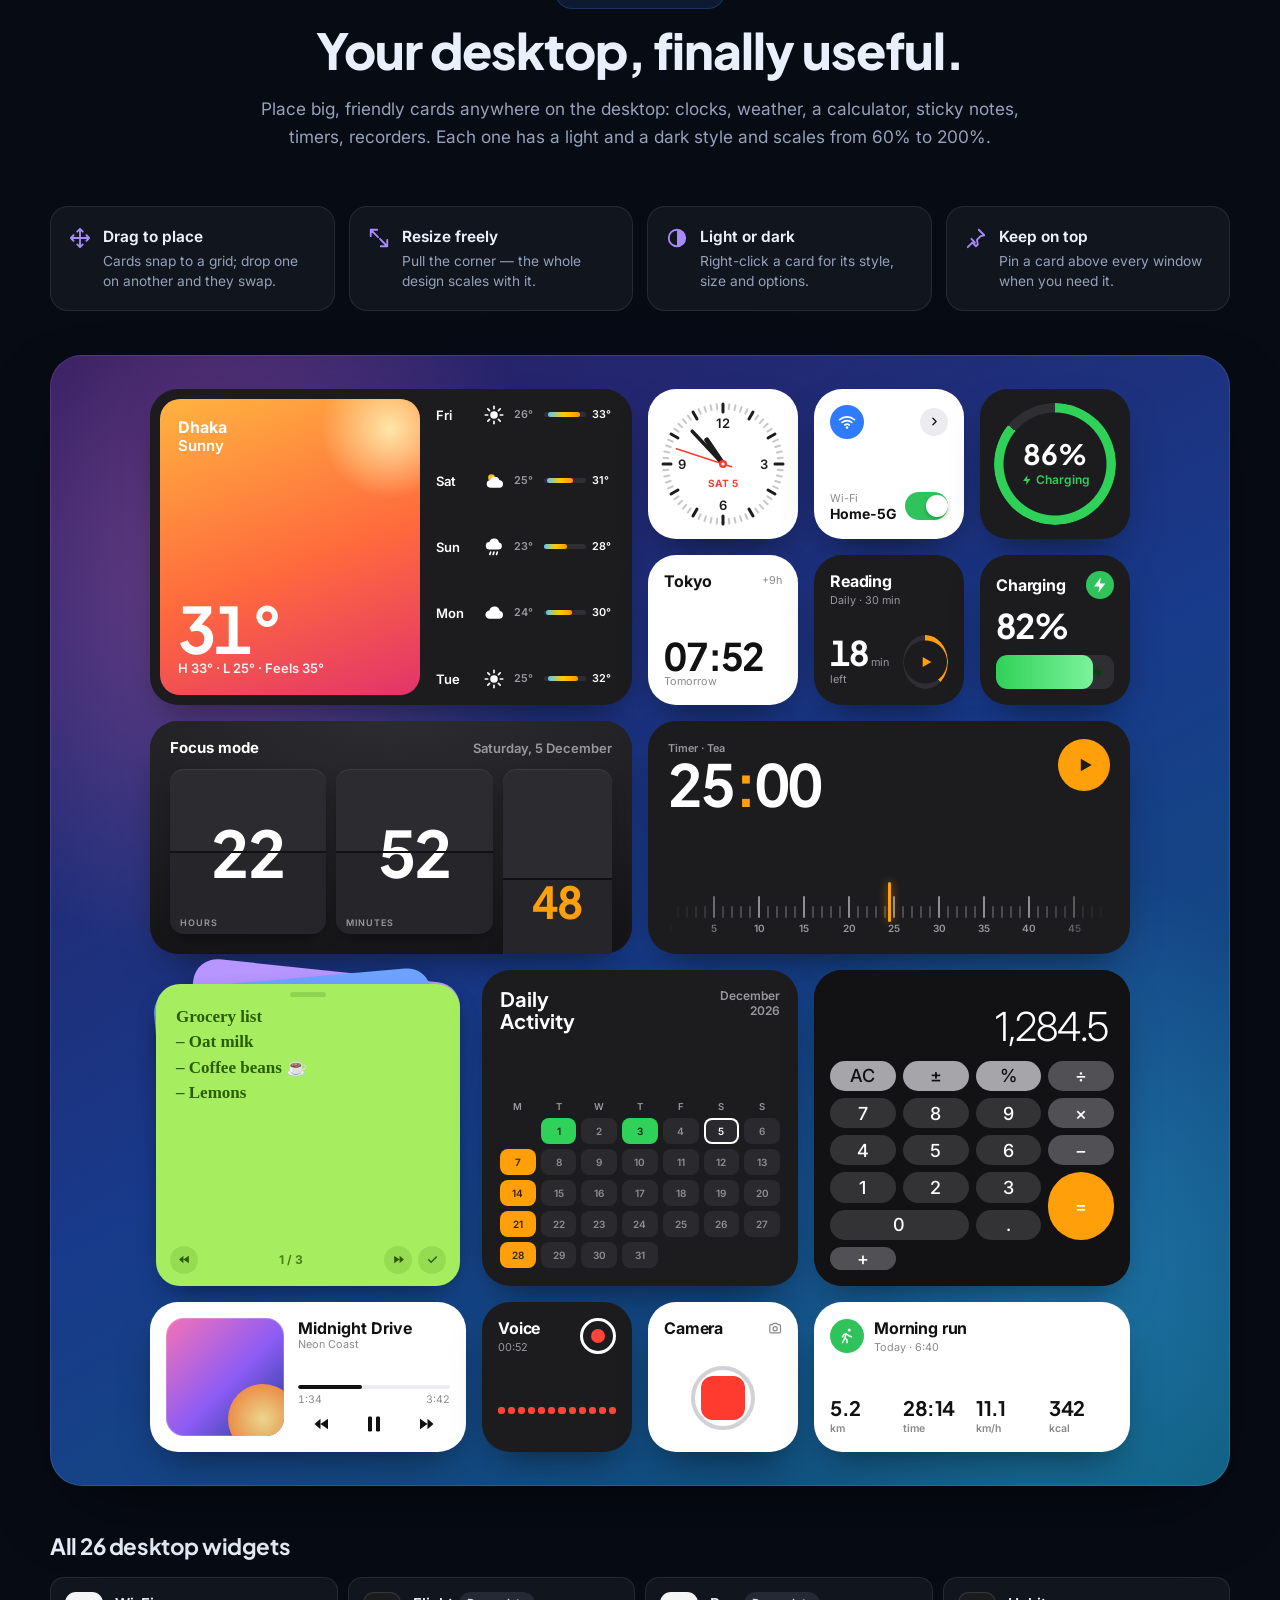
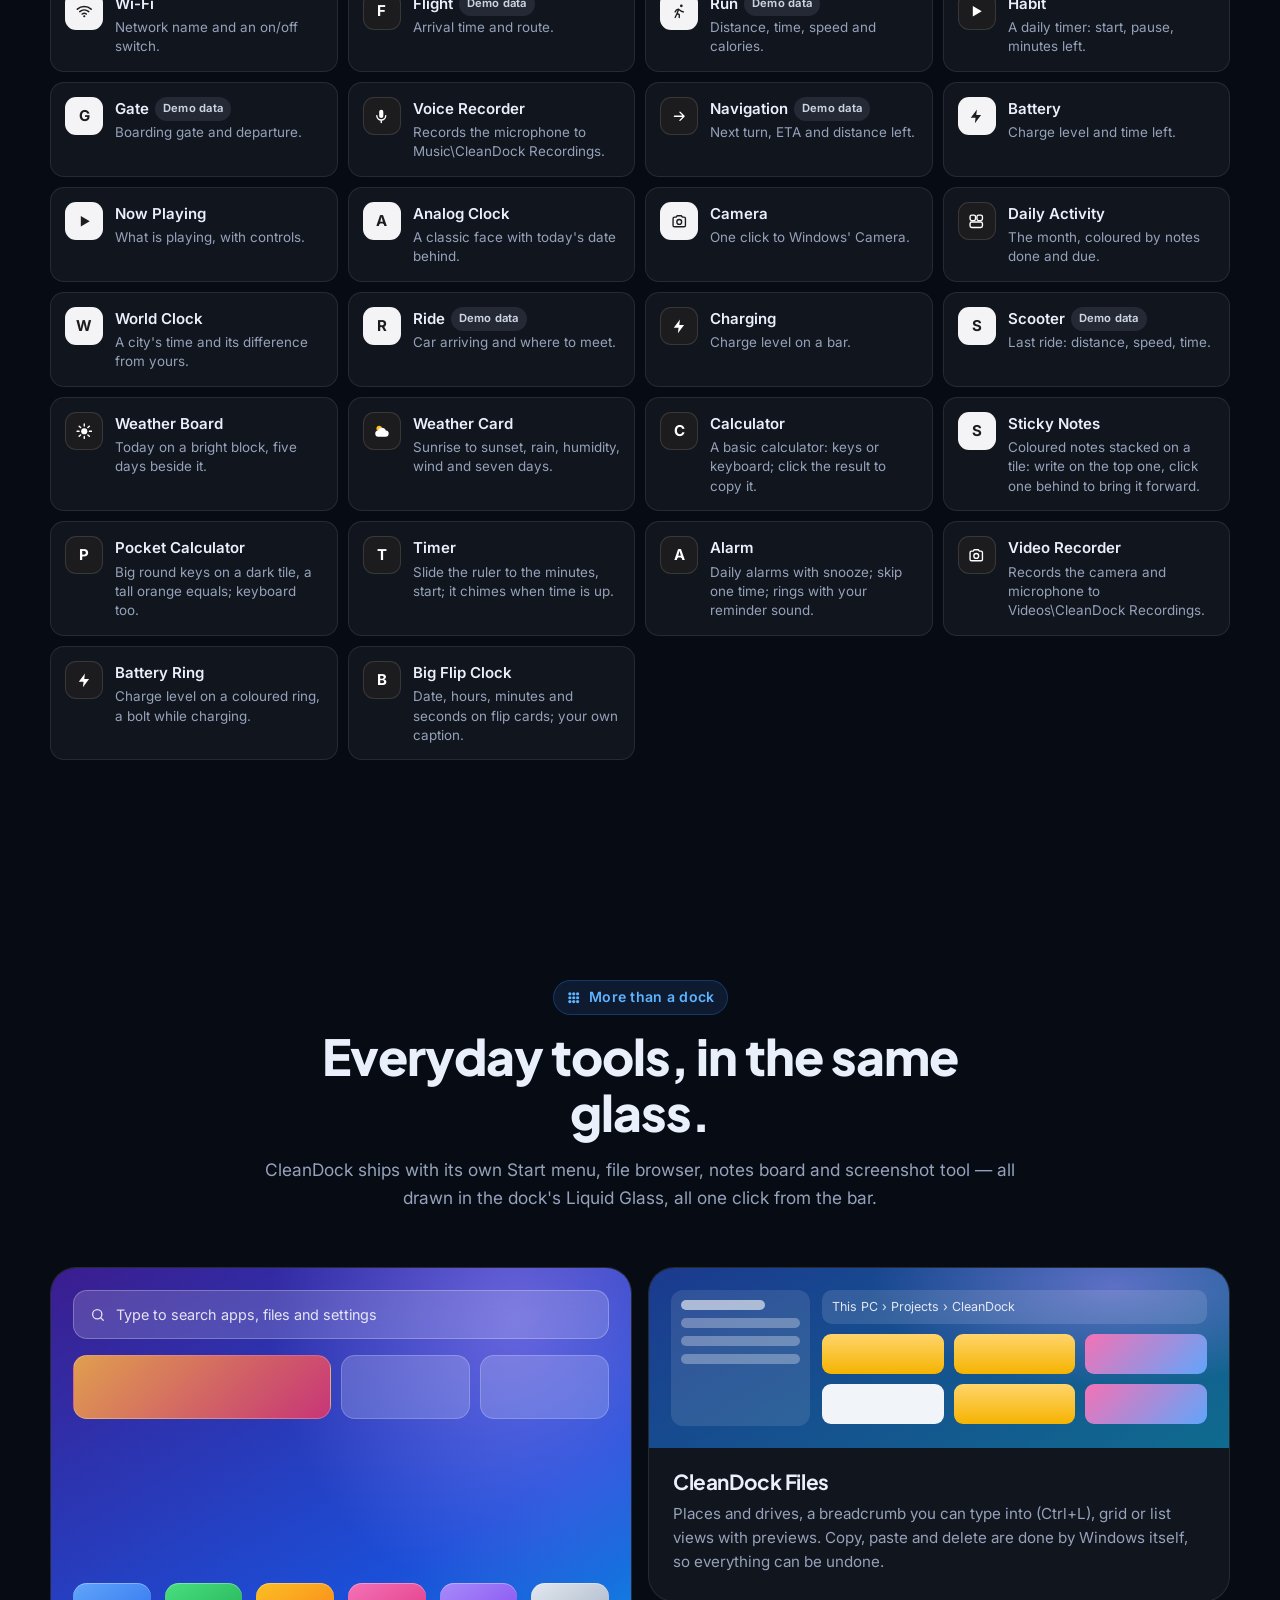
==== commit 8ea735b5: "Update website from CleanDock@3cafdaf" ====
--- a/index.html
+++ b/index.html
@@ -186,7 +186,7 @@
 <section class="hero">
   <div class="hero-glow" aria-hidden="true"></div>
   <div class="wrap hero-copy reveal">
-    <a class="pill" href="#new"><span class="pill-dot"></span><span><b>New in v<span data-version>0.9.9</span></b> · Dynamic Island &amp; Live Search</span><svg class="i"><use href="#i-arrow"/></svg></a>
+    <a class="pill" href="#new"><span class="pill-dot"></span><span><b>New in v<span data-version>0.9.10</span></b> · Dynamic Island &amp; Live Search</span><svg class="i"><use href="#i-arrow"/></svg></a>
     <h1>Your Windows taskbar, rebuilt as a <span class="grad">smart dock</span>.</h1>
     <p class="lead">CleanDock puts your apps and <b data-count="dock">115</b> live widgets in one Liquid Glass bar — and <b>26</b> more widgets right on your desktop. Light, beautiful, and fully reversible.</p>
     <div class="hero-cta">
@@ -365,7 +365,7 @@
       <article class="nw-mini reveal">
         <div class="nm-art" aria-hidden="true">
           <div class="up-card">
-            <div class="up-top"><img src="assets/icon-128.png" alt="" width="28" height="28"><span><b>CleanDock <span data-version>0.9.9</span></b><small>is ready to install</small></span></div>
+            <div class="up-top"><img src="assets/icon-128.png" alt="" width="28" height="28"><span><b>CleanDock <span data-version>0.9.10</span></b><small>is ready to install</small></span></div>
             <ul><li>Dock magnification</li><li>The windows island</li></ul>
             <div class="up-btns"><span class="up-go">Update now</span><span>Later</span></div>
           </div>
@@ -677,7 +677,7 @@
     <div class="final reveal">
       <img src="assets/icon.png" alt="" width="96" height="96">
       <h2>Give your desktop a clean dock.</h2>
-      <p>Version <span data-version>0.9.9</span> · Windows 11 &amp; 10 · 64-bit</p>
+      <p>Version <span data-version>0.9.10</span> · Windows 11 &amp; 10 · 64-bit</p>
       <div class="hero-cta">
         <a class="btn btn-lg btn-primary" data-link="download" href="#"><svg class="i"><use href="#i-download"/></svg> Download installer (.exe)</a>
         <a class="btn btn-lg btn-ghost" data-link="downloadMsi" href="#">Download .msi</a>
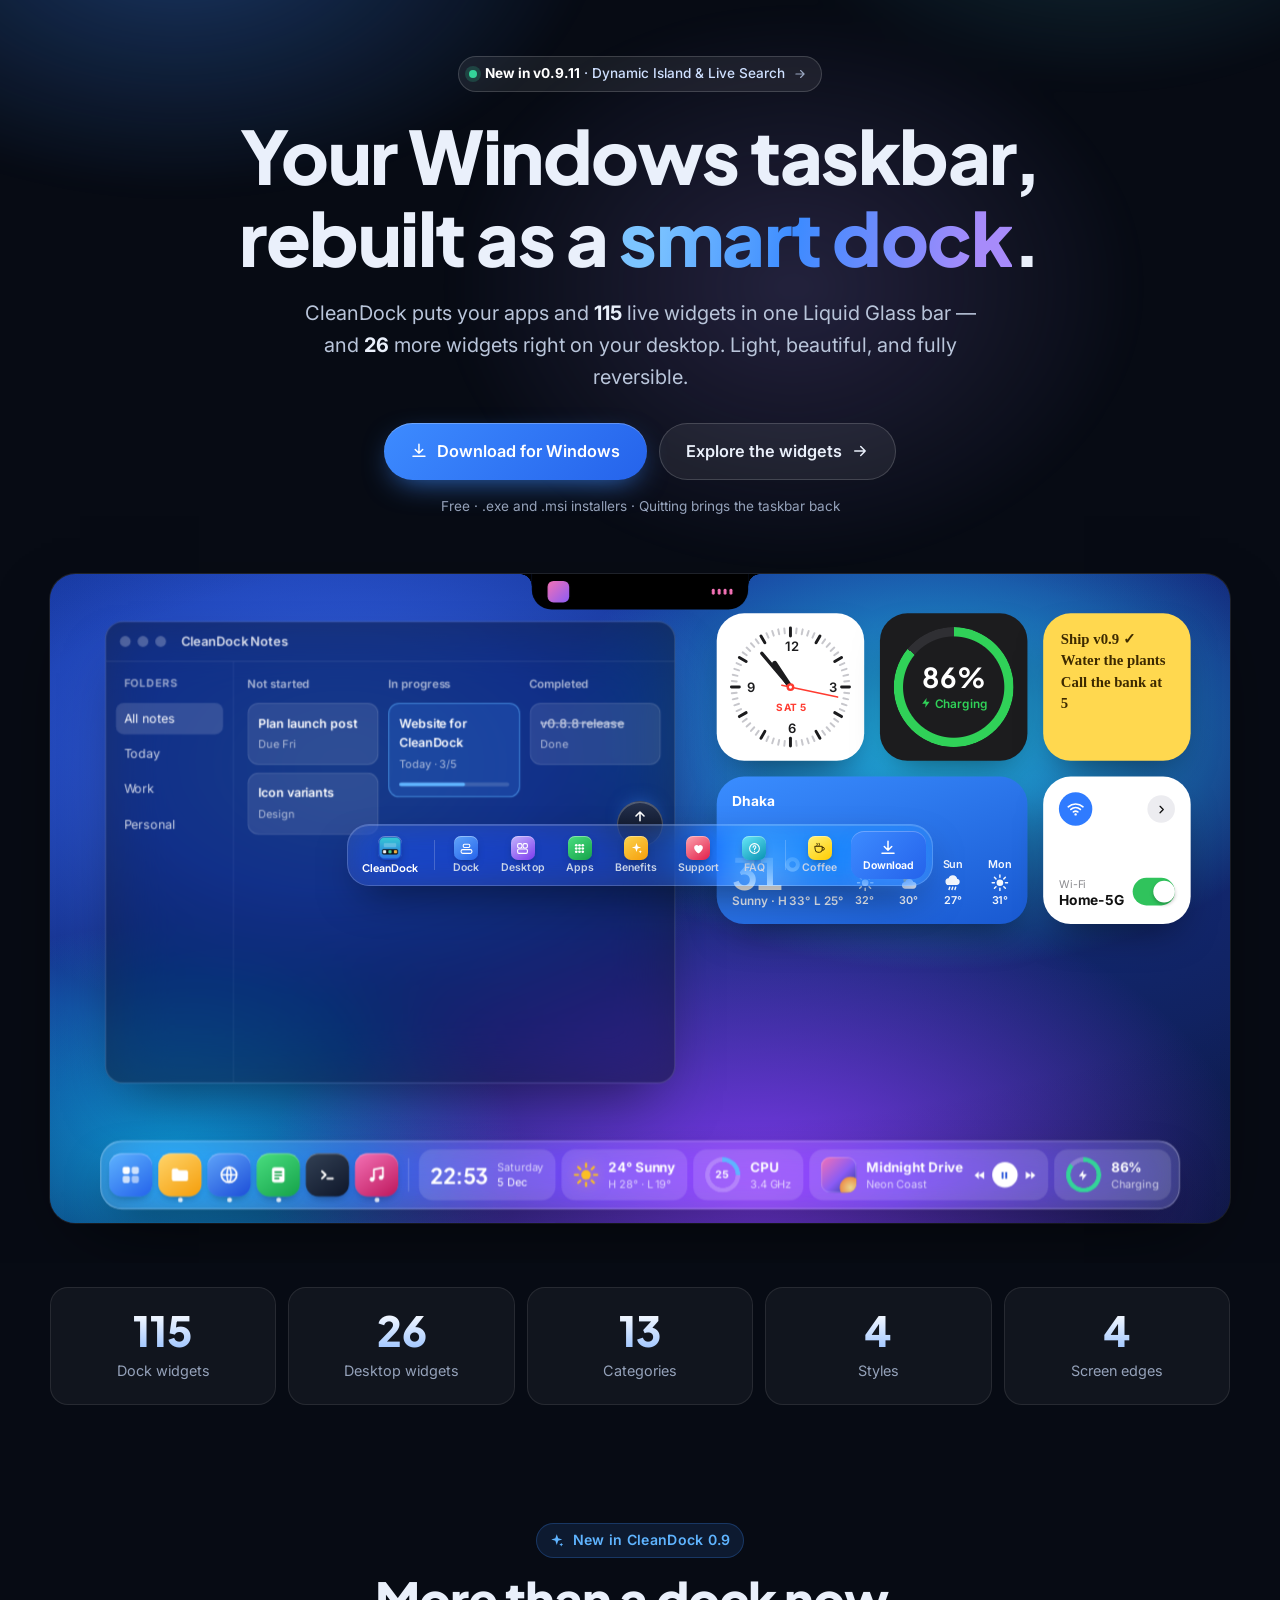
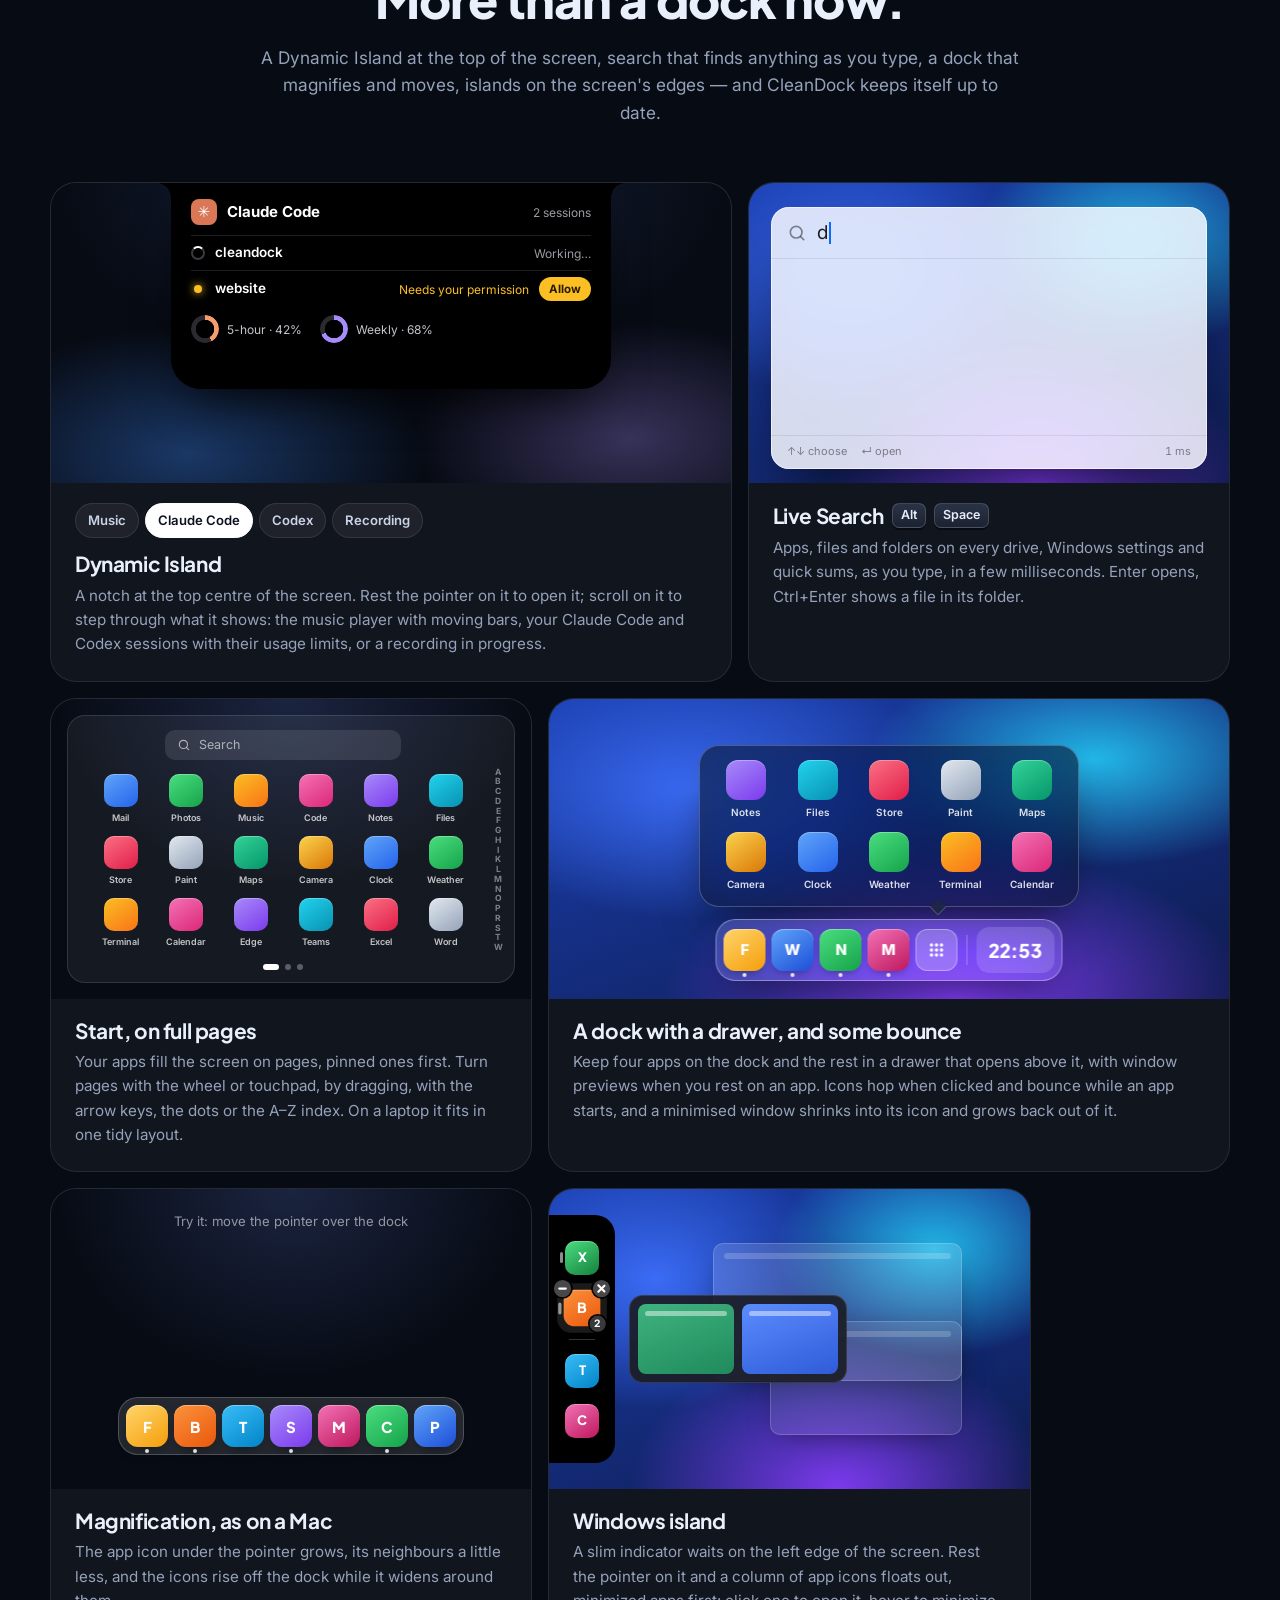
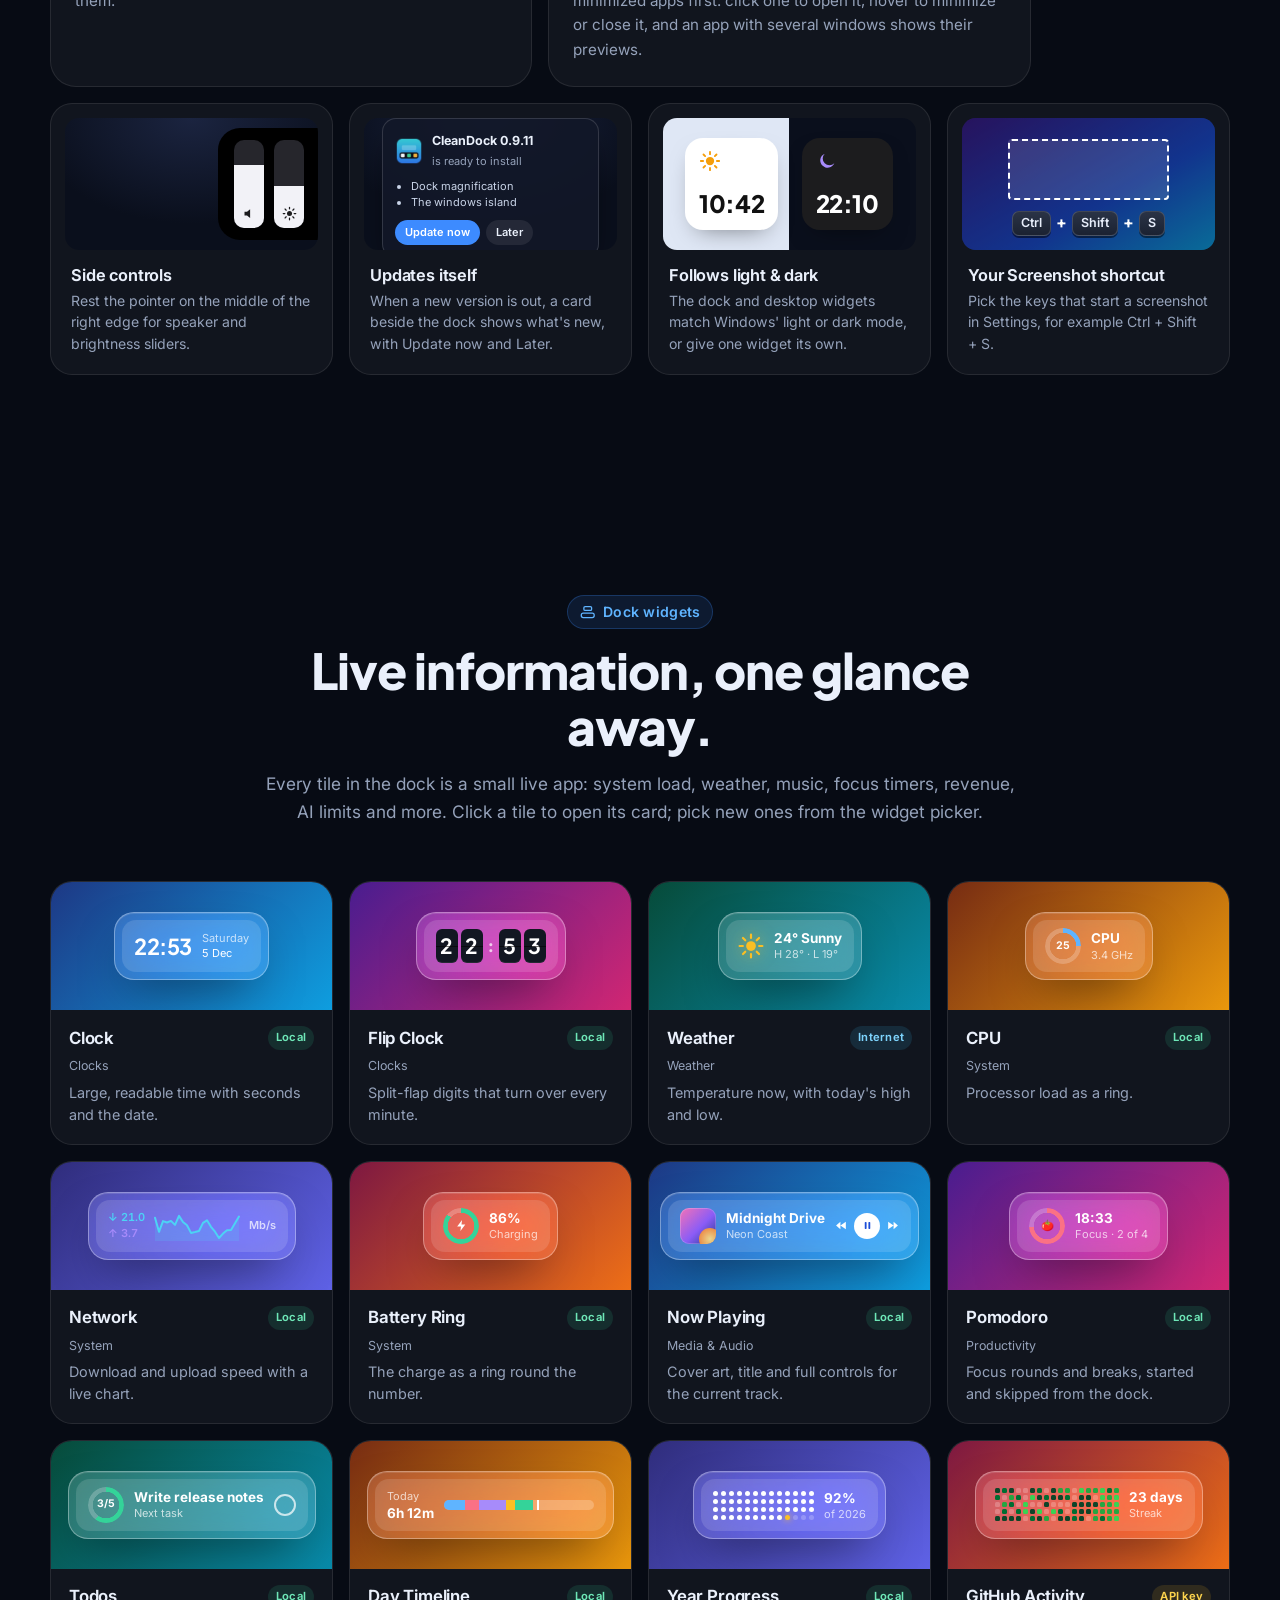
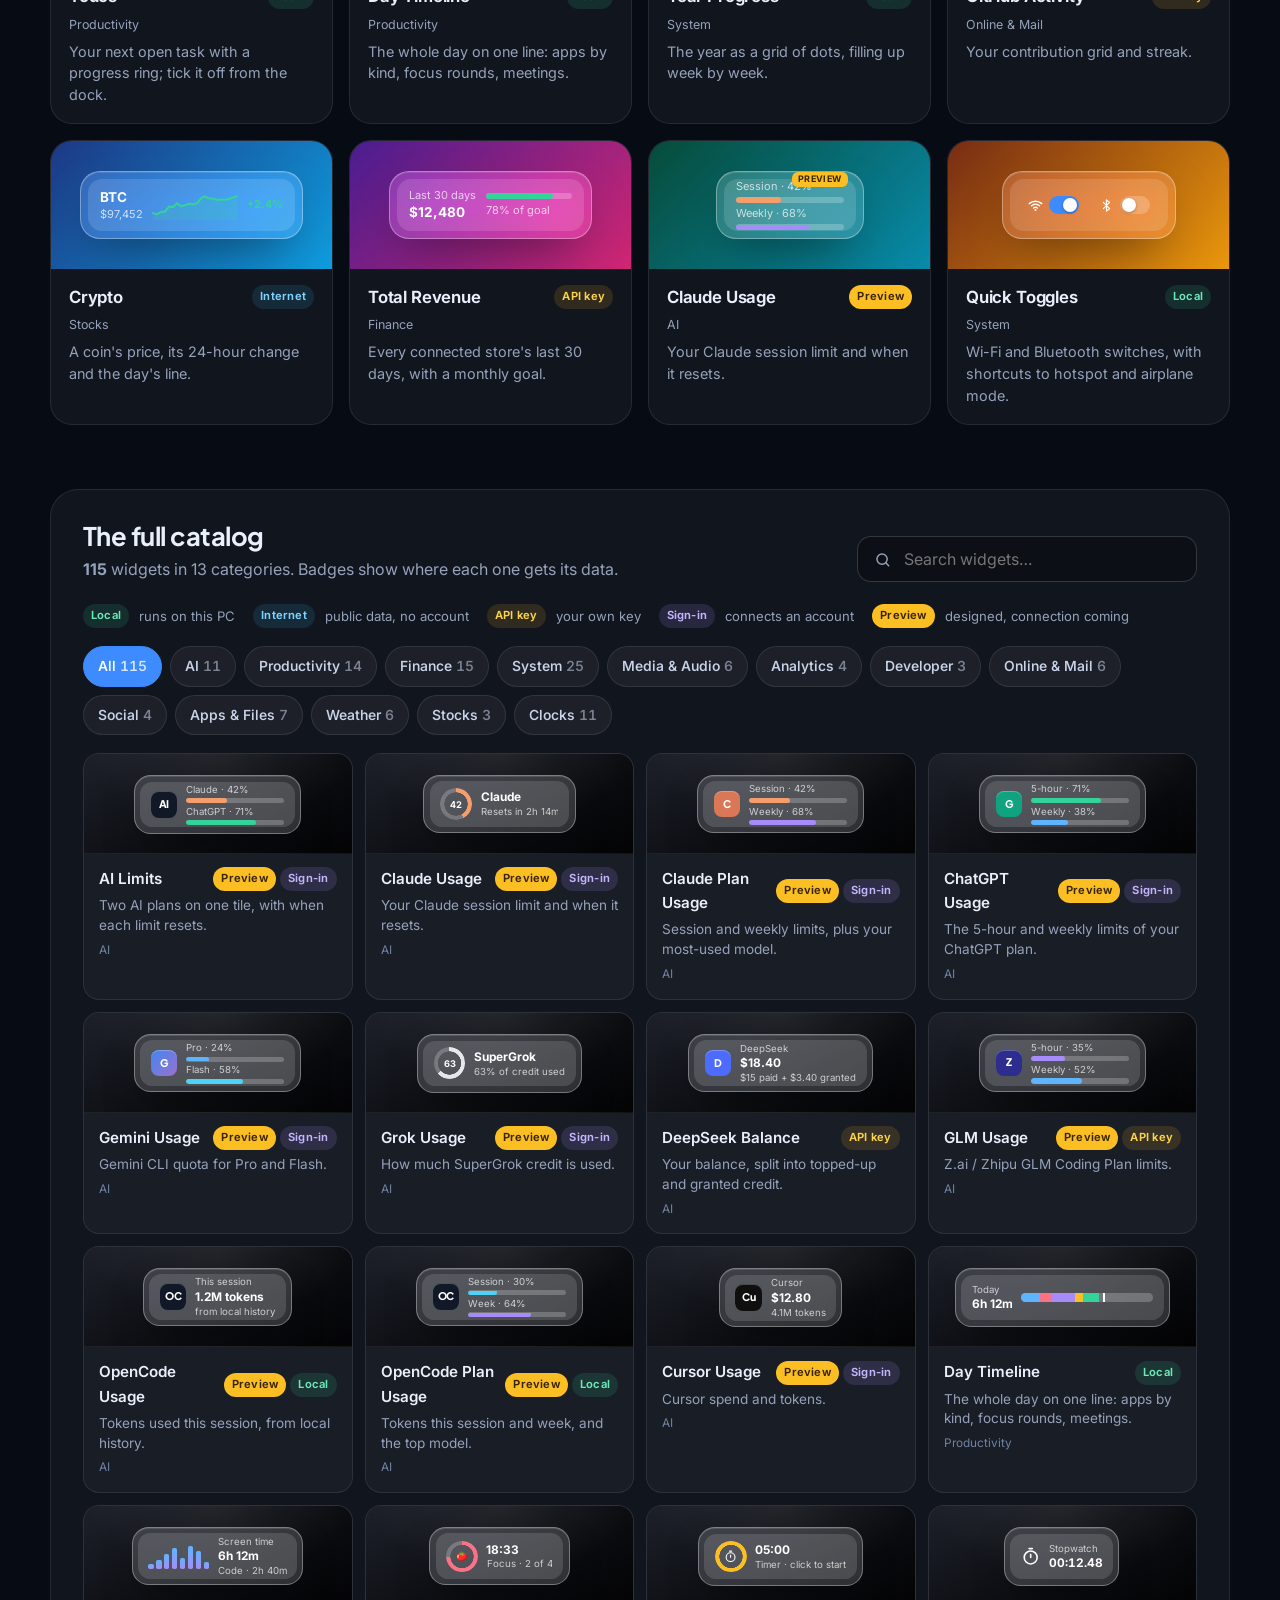
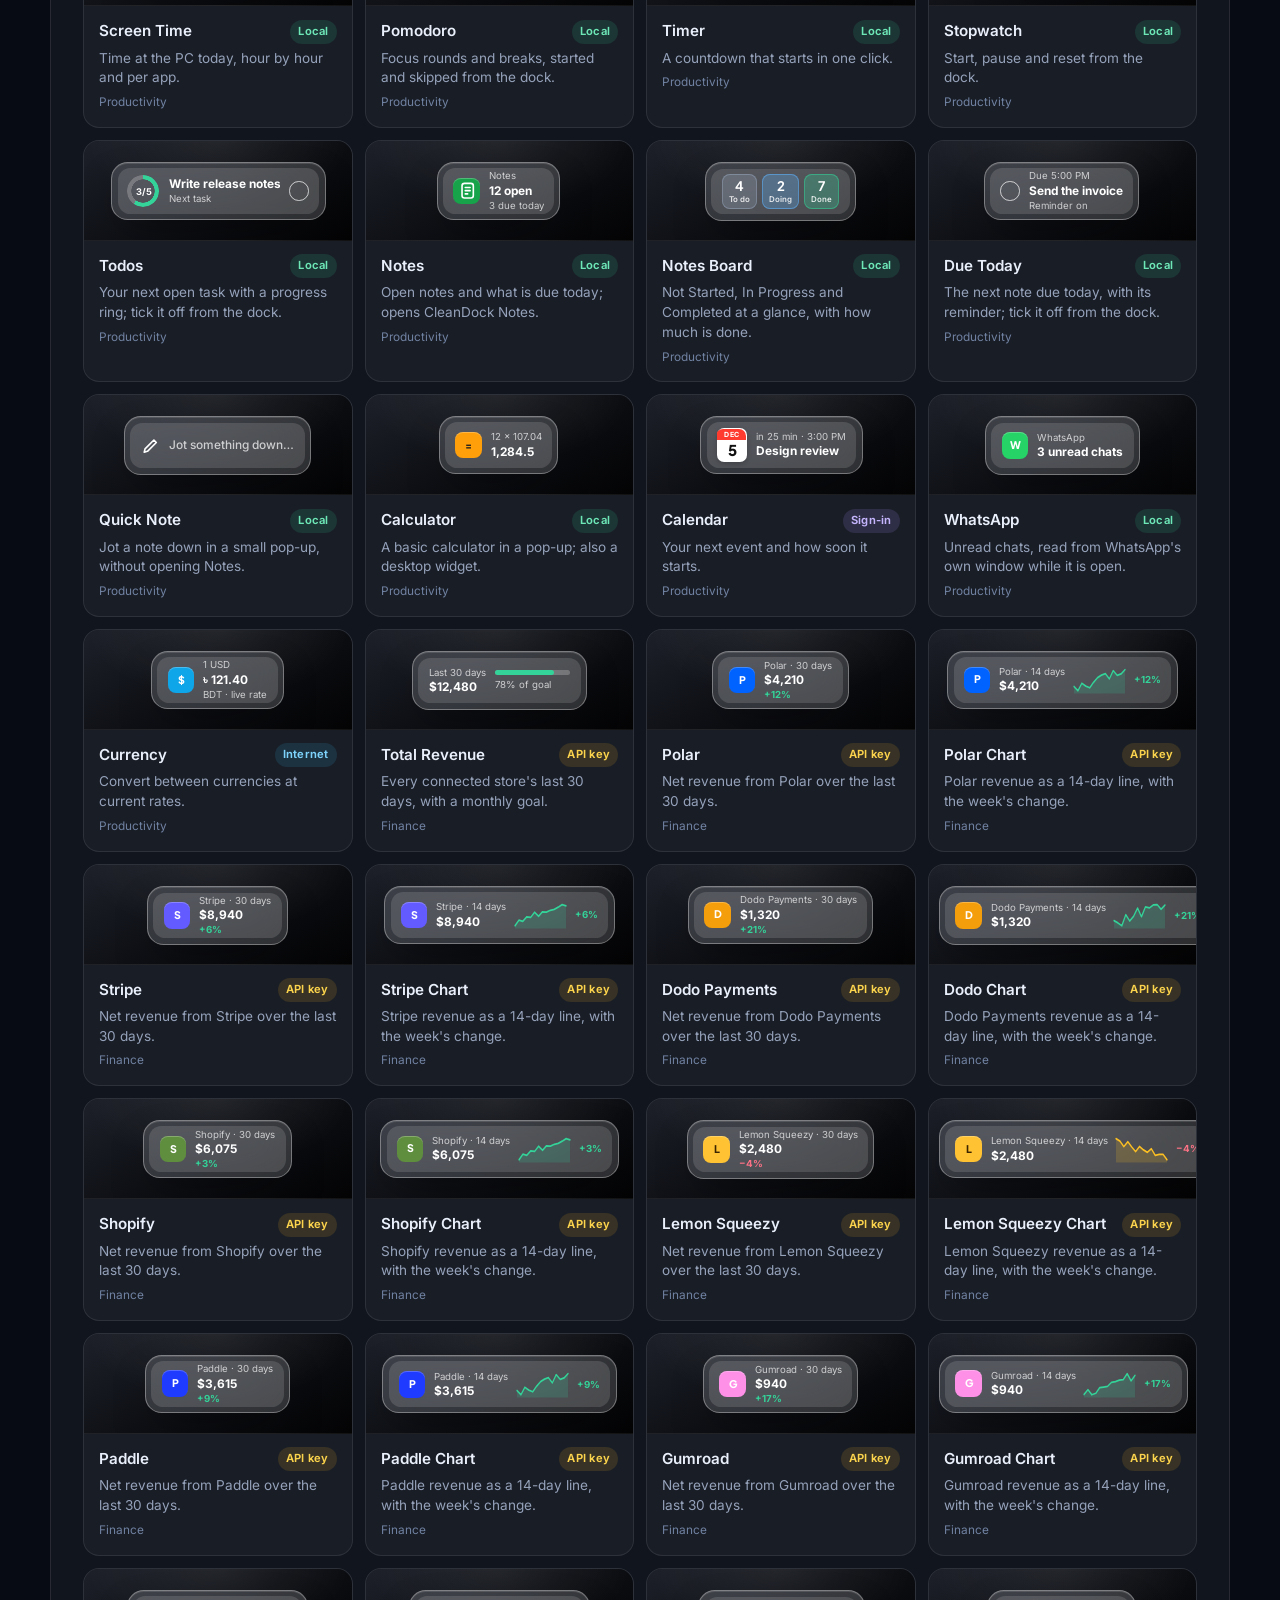
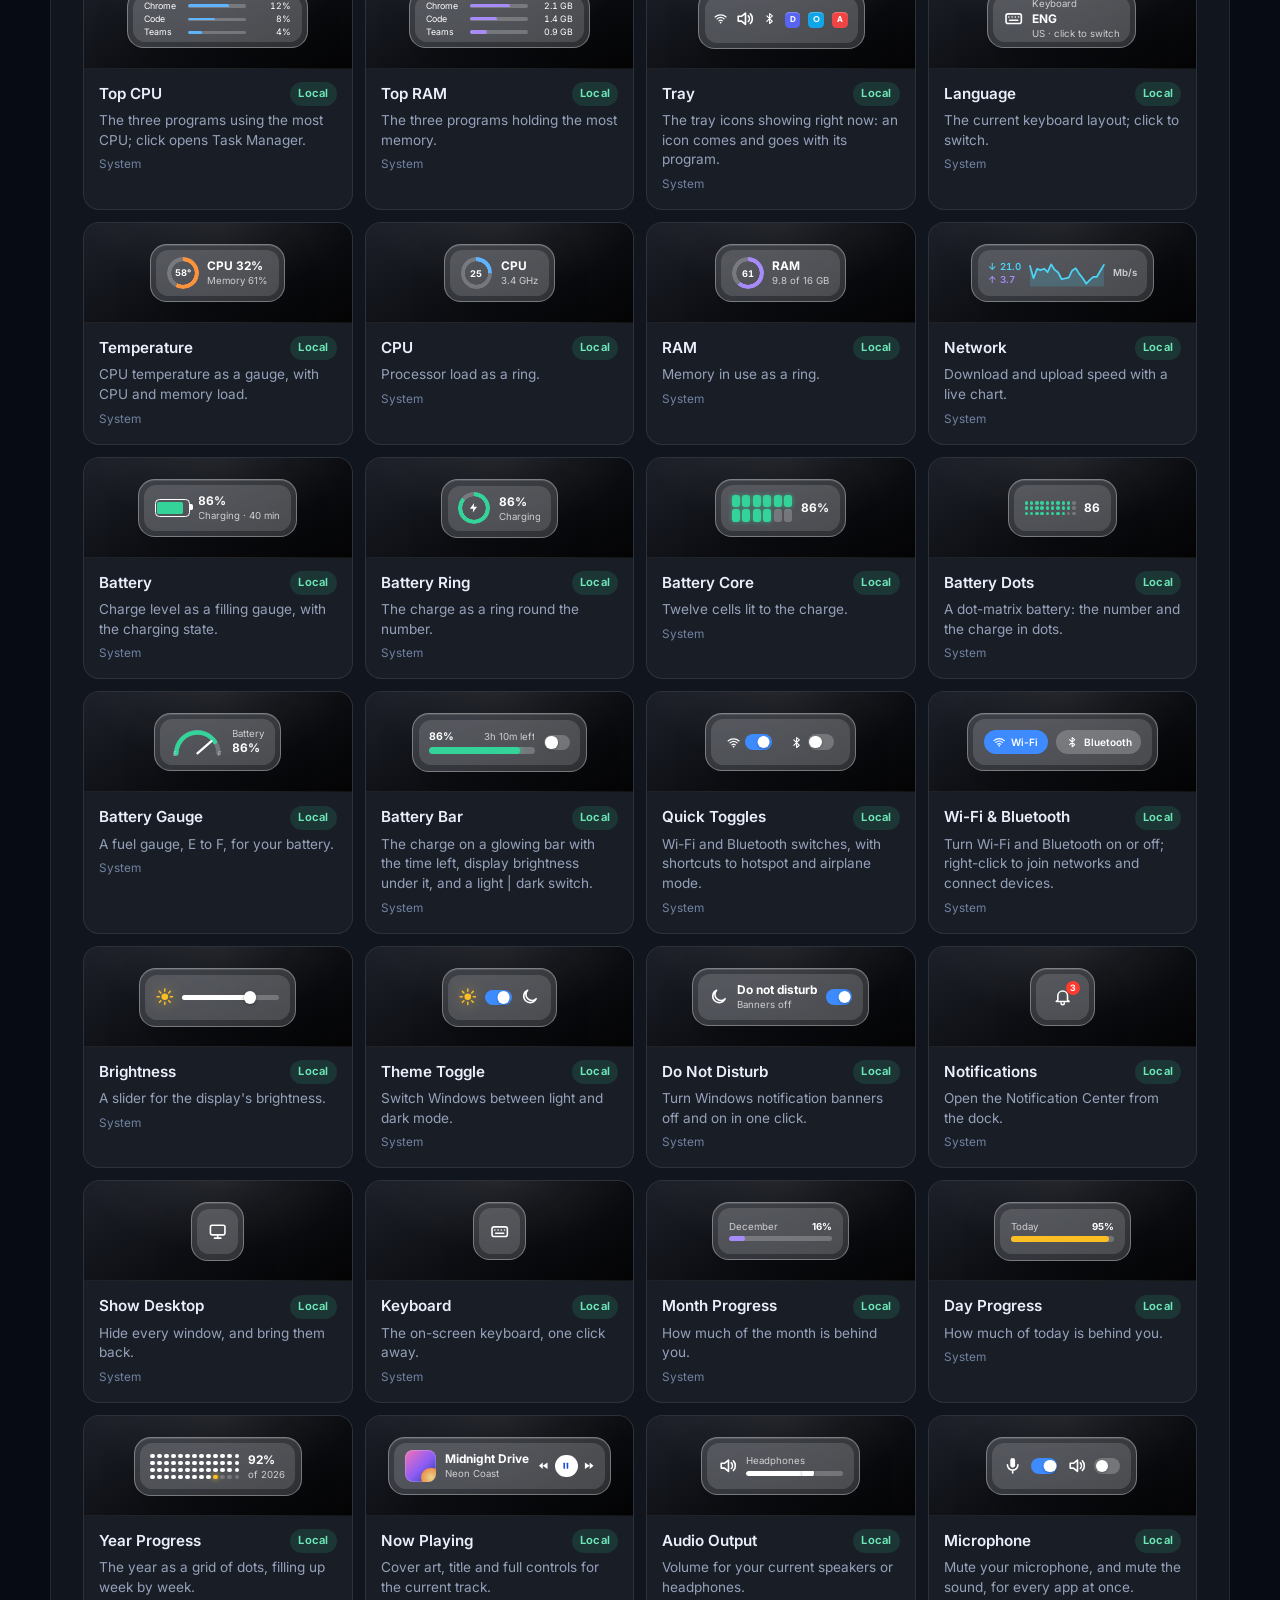
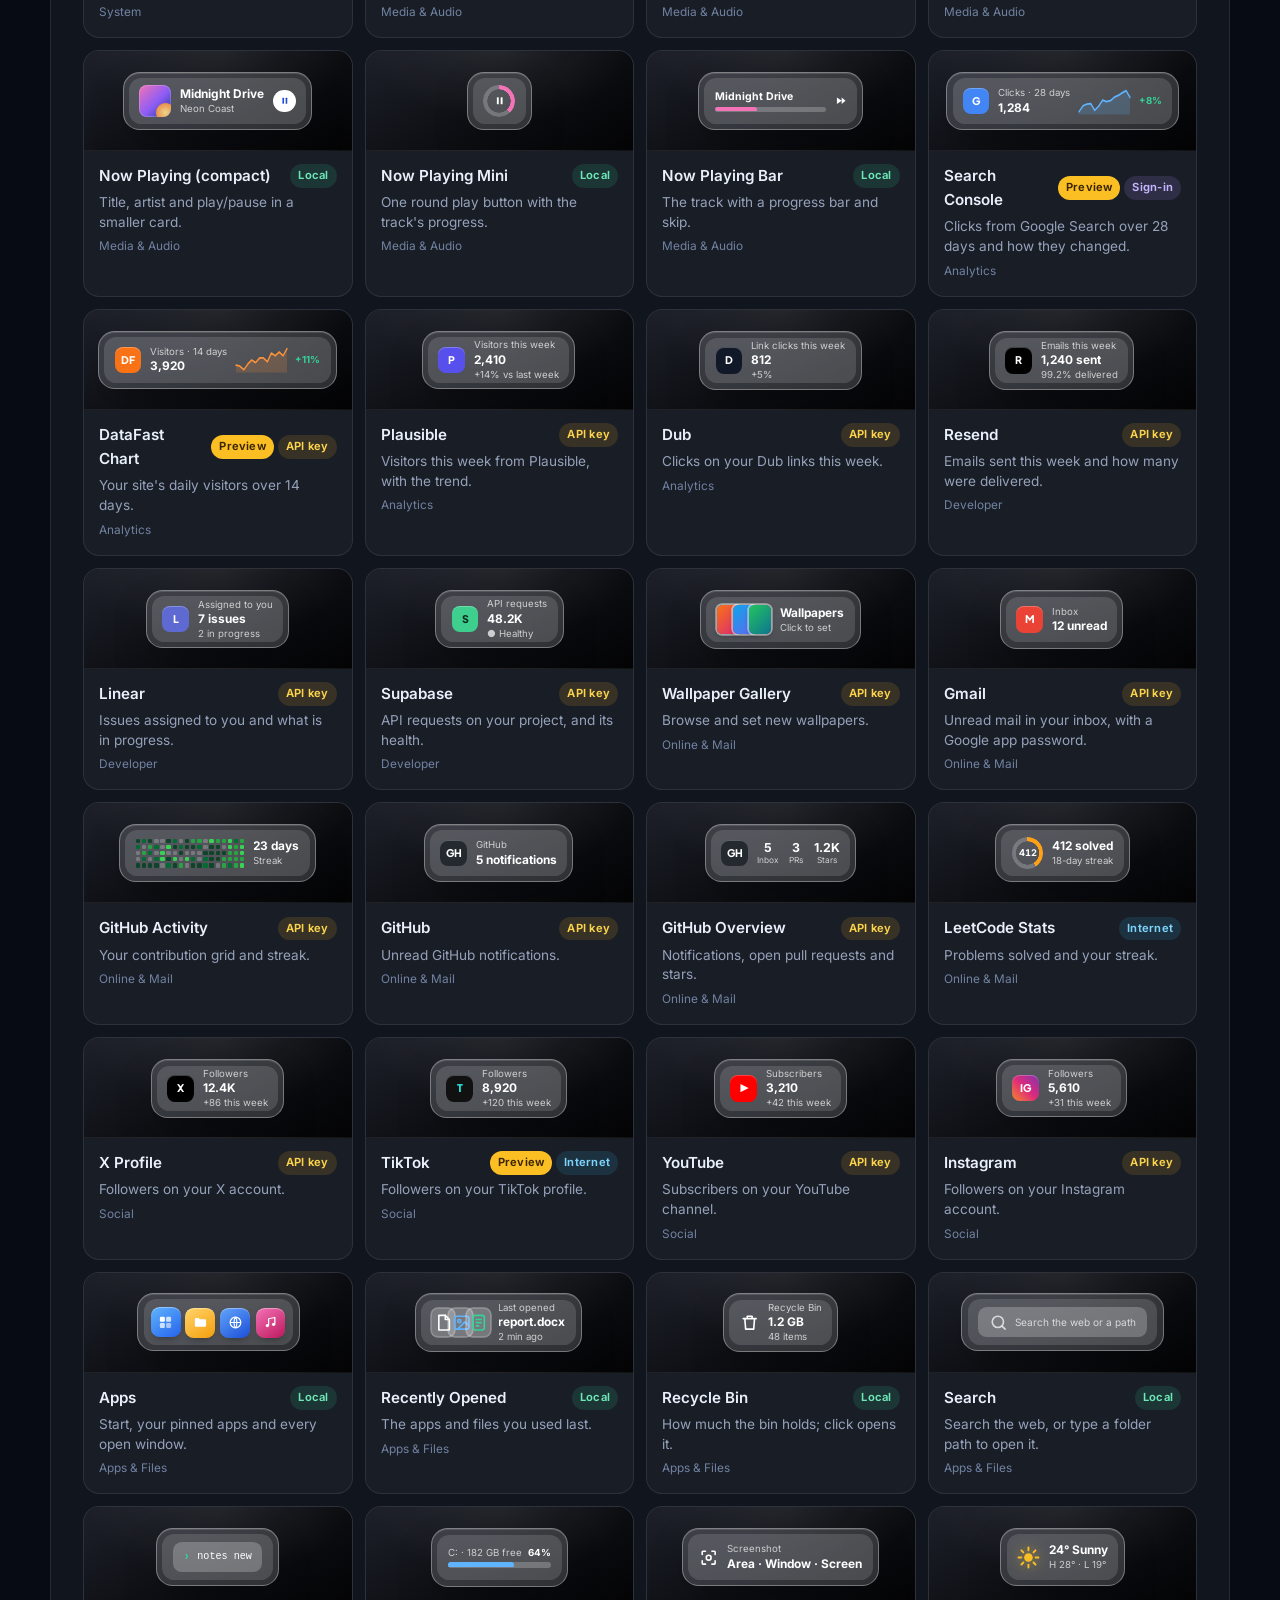
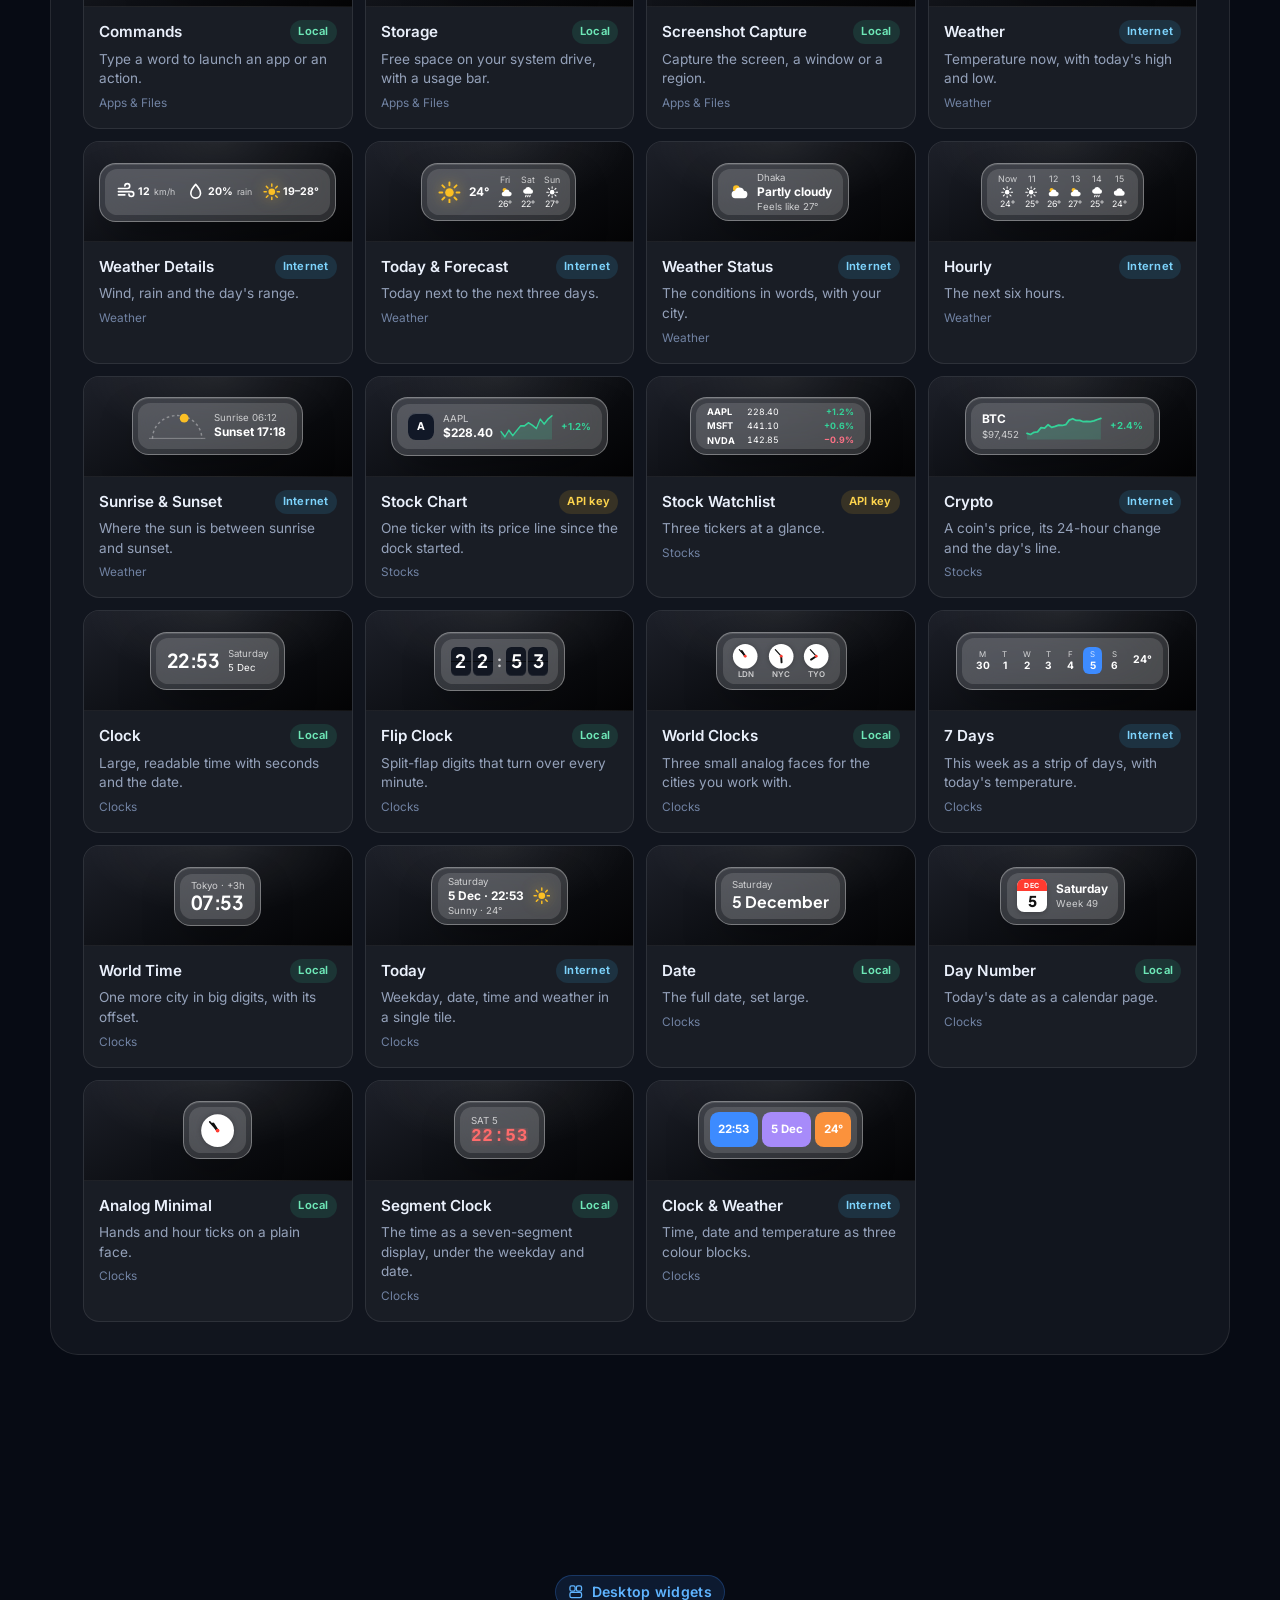
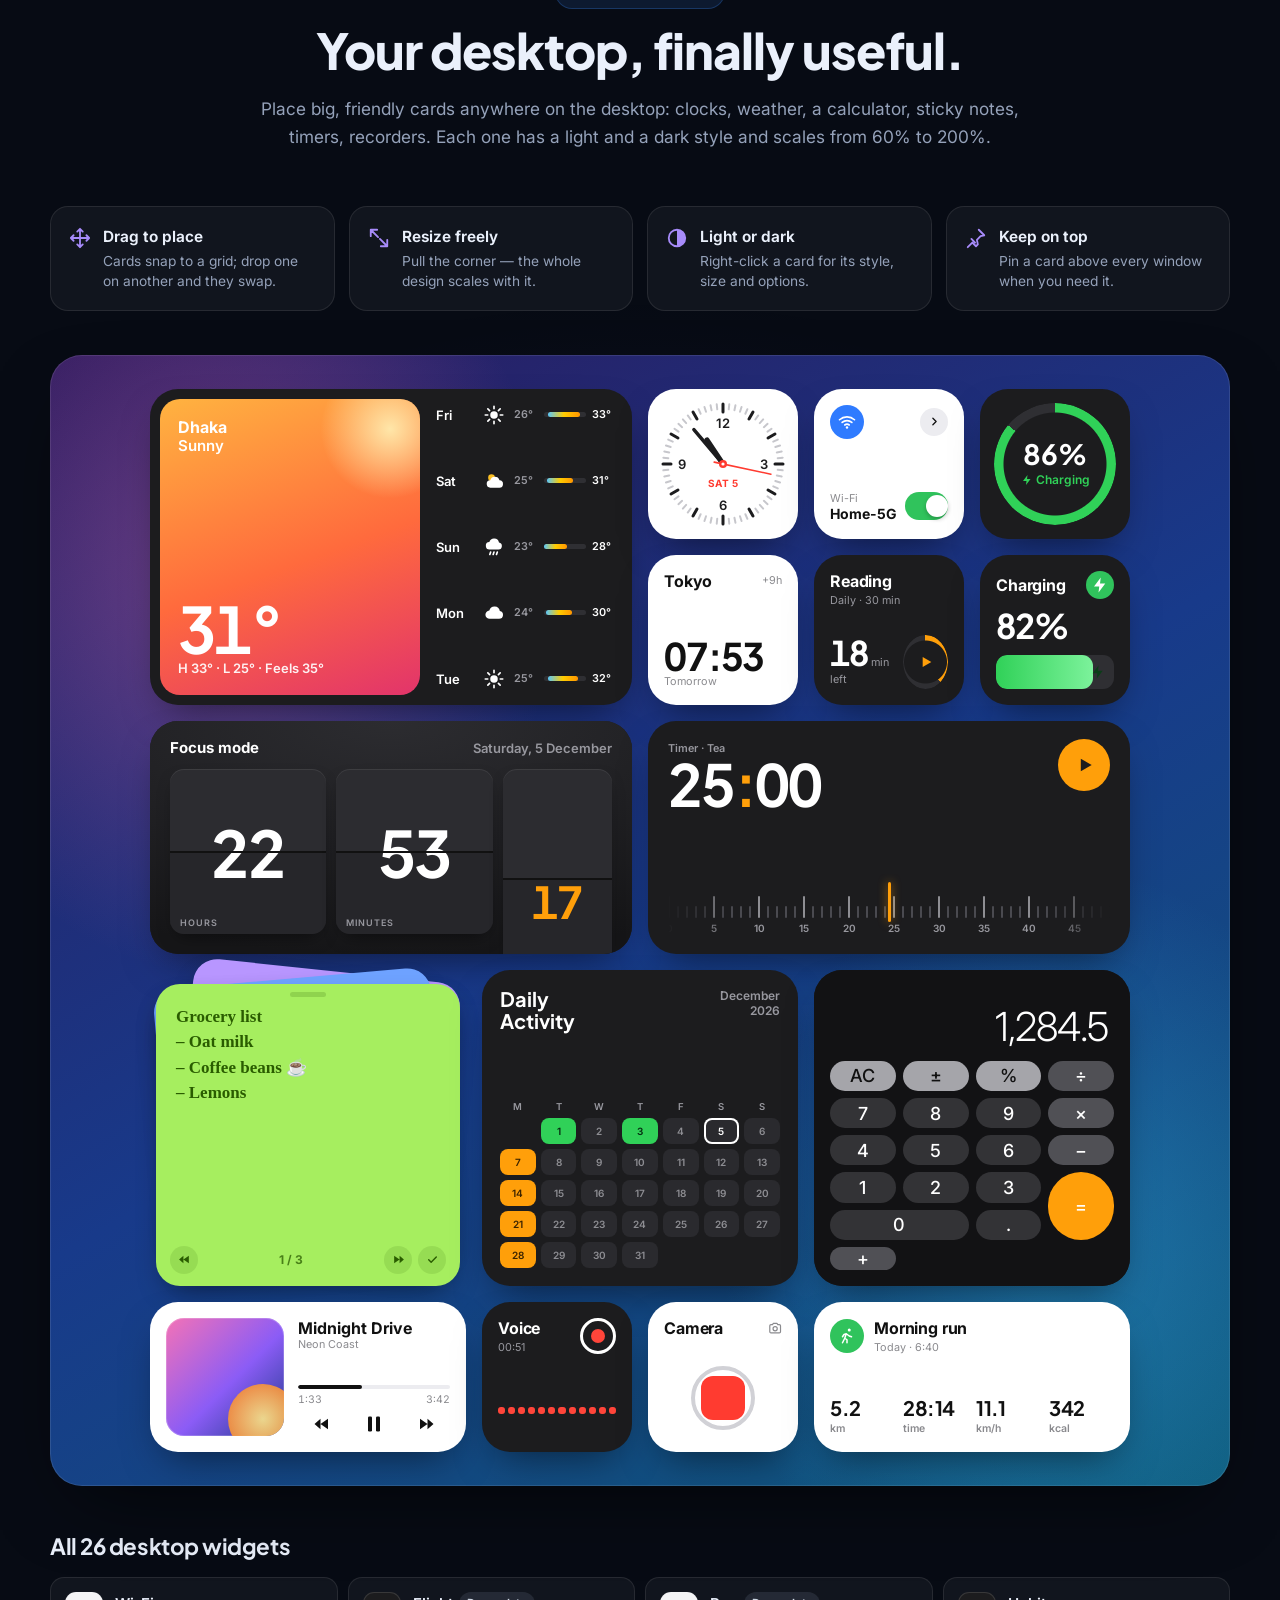
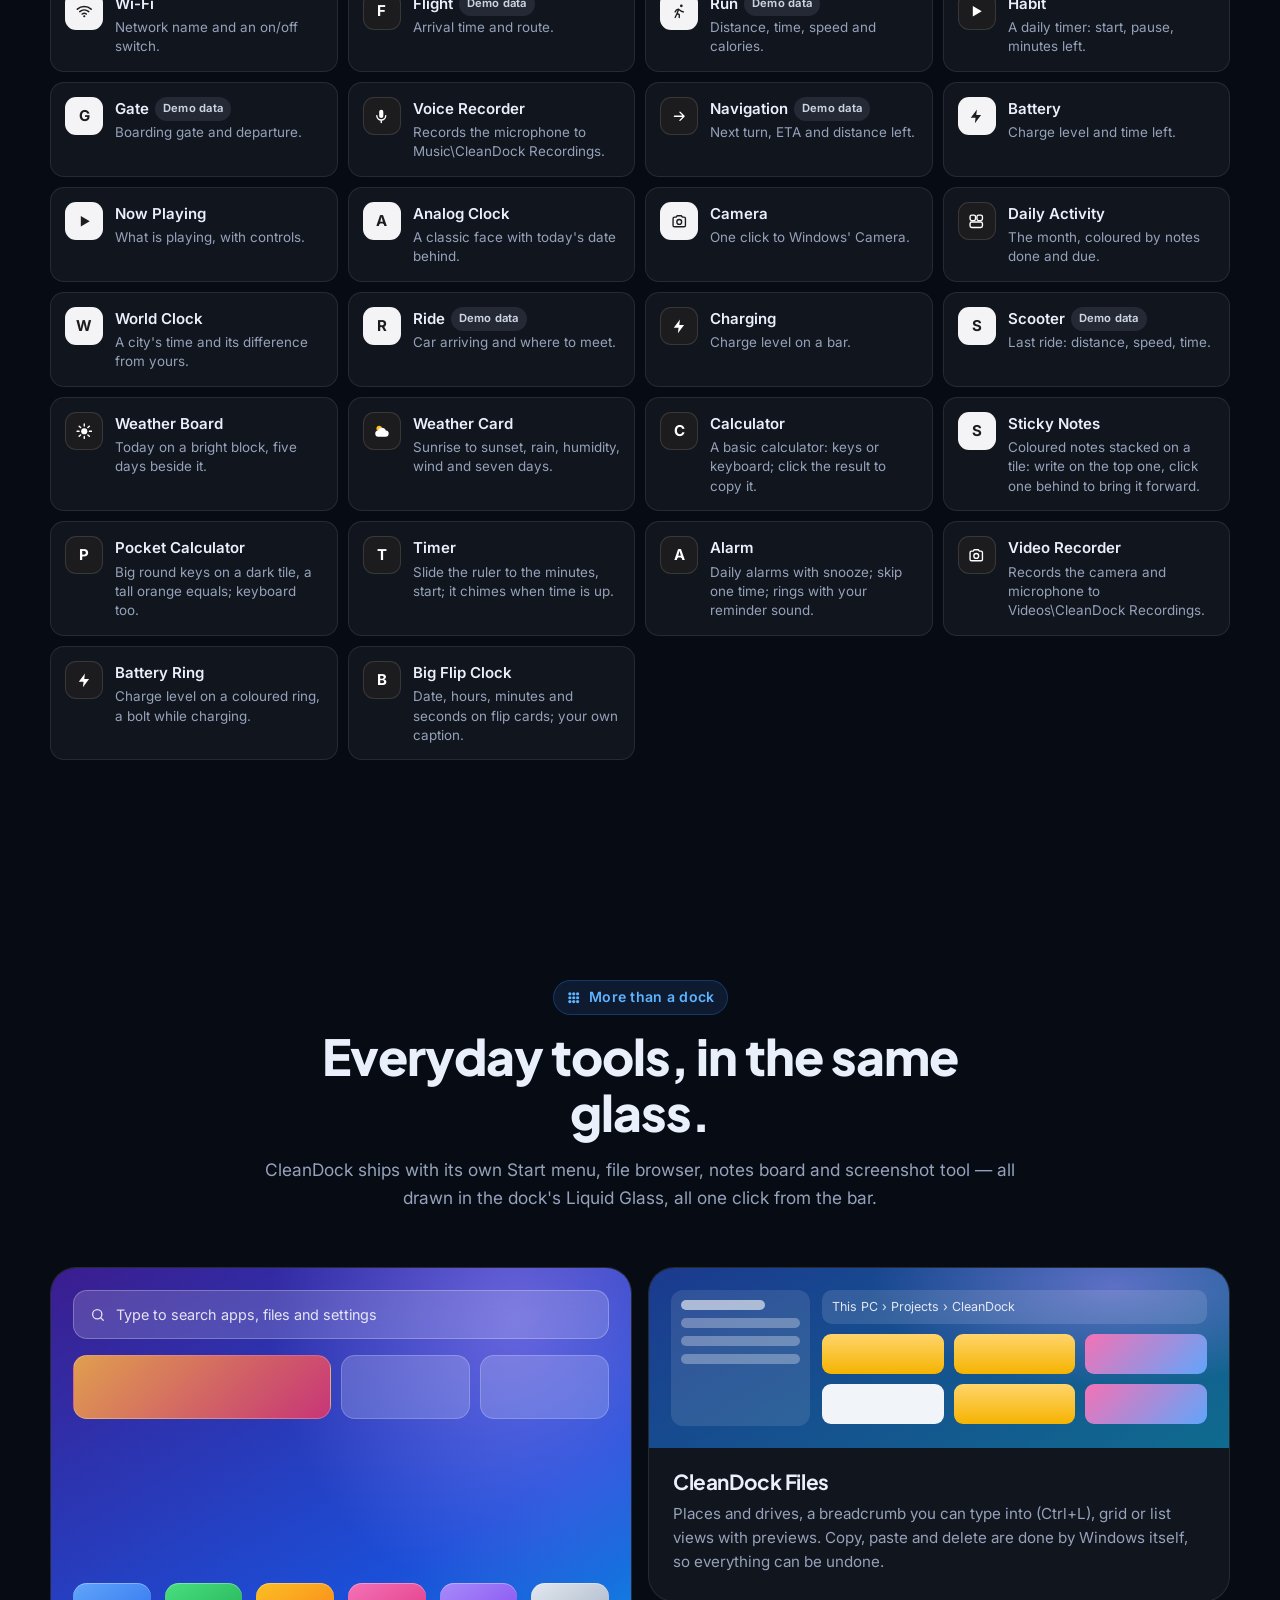
==== commit 23bb1ef8: "Update website from CleanDock@fa08a34" ====
--- a/index.html
+++ b/index.html
@@ -186,7 +186,7 @@
 <section class="hero">
   <div class="hero-glow" aria-hidden="true"></div>
   <div class="wrap hero-copy reveal">
-    <a class="pill" href="#new"><span class="pill-dot"></span><span><b>New in v<span data-version>0.9.10</span></b> · Dynamic Island &amp; Live Search</span><svg class="i"><use href="#i-arrow"/></svg></a>
+    <a class="pill" href="#new"><span class="pill-dot"></span><span><b>New in v<span data-version>0.9.11</span></b> · Dynamic Island &amp; Live Search</span><svg class="i"><use href="#i-arrow"/></svg></a>
     <h1>Your Windows taskbar, rebuilt as a <span class="grad">smart dock</span>.</h1>
     <p class="lead">CleanDock puts your apps and <b data-count="dock">115</b> live widgets in one Liquid Glass bar — and <b>26</b> more widgets right on your desktop. Light, beautiful, and fully reversible.</p>
     <div class="hero-cta">
@@ -365,7 +365,7 @@
       <article class="nw-mini reveal">
         <div class="nm-art" aria-hidden="true">
           <div class="up-card">
-            <div class="up-top"><img src="assets/icon-128.png" alt="" width="28" height="28"><span><b>CleanDock <span data-version>0.9.10</span></b><small>is ready to install</small></span></div>
+            <div class="up-top"><img src="assets/icon-128.png" alt="" width="28" height="28"><span><b>CleanDock <span data-version>0.9.11</span></b><small>is ready to install</small></span></div>
             <ul><li>Dock magnification</li><li>The windows island</li></ul>
             <div class="up-btns"><span class="up-go">Update now</span><span>Later</span></div>
           </div>
@@ -677,7 +677,7 @@
     <div class="final reveal">
       <img src="assets/icon.png" alt="" width="96" height="96">
       <h2>Give your desktop a clean dock.</h2>
-      <p>Version <span data-version>0.9.10</span> · Windows 11 &amp; 10 · 64-bit</p>
+      <p>Version <span data-version>0.9.11</span> · Windows 11 &amp; 10 · 64-bit</p>
       <div class="hero-cta">
         <a class="btn btn-lg btn-primary" data-link="download" href="#"><svg class="i"><use href="#i-download"/></svg> Download installer (.exe)</a>
         <a class="btn btn-lg btn-ghost" data-link="downloadMsi" href="#">Download .msi</a>
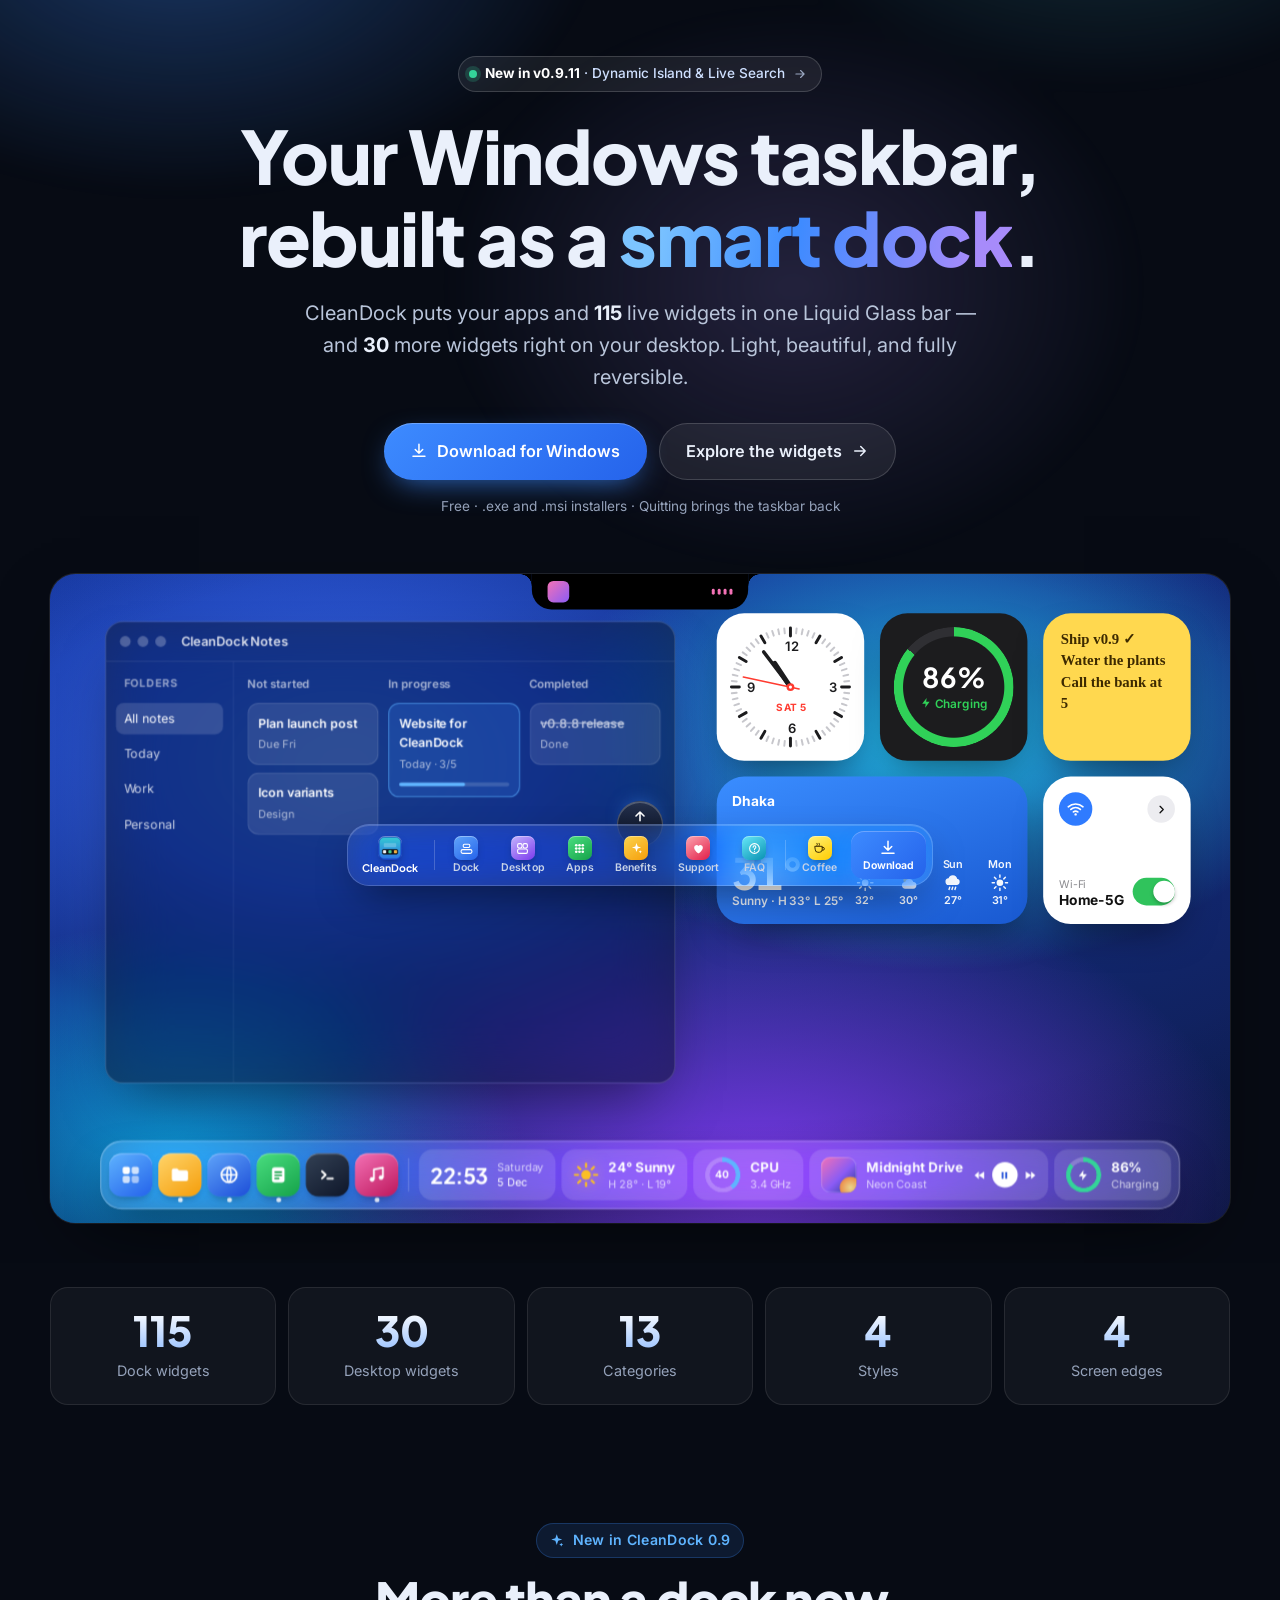
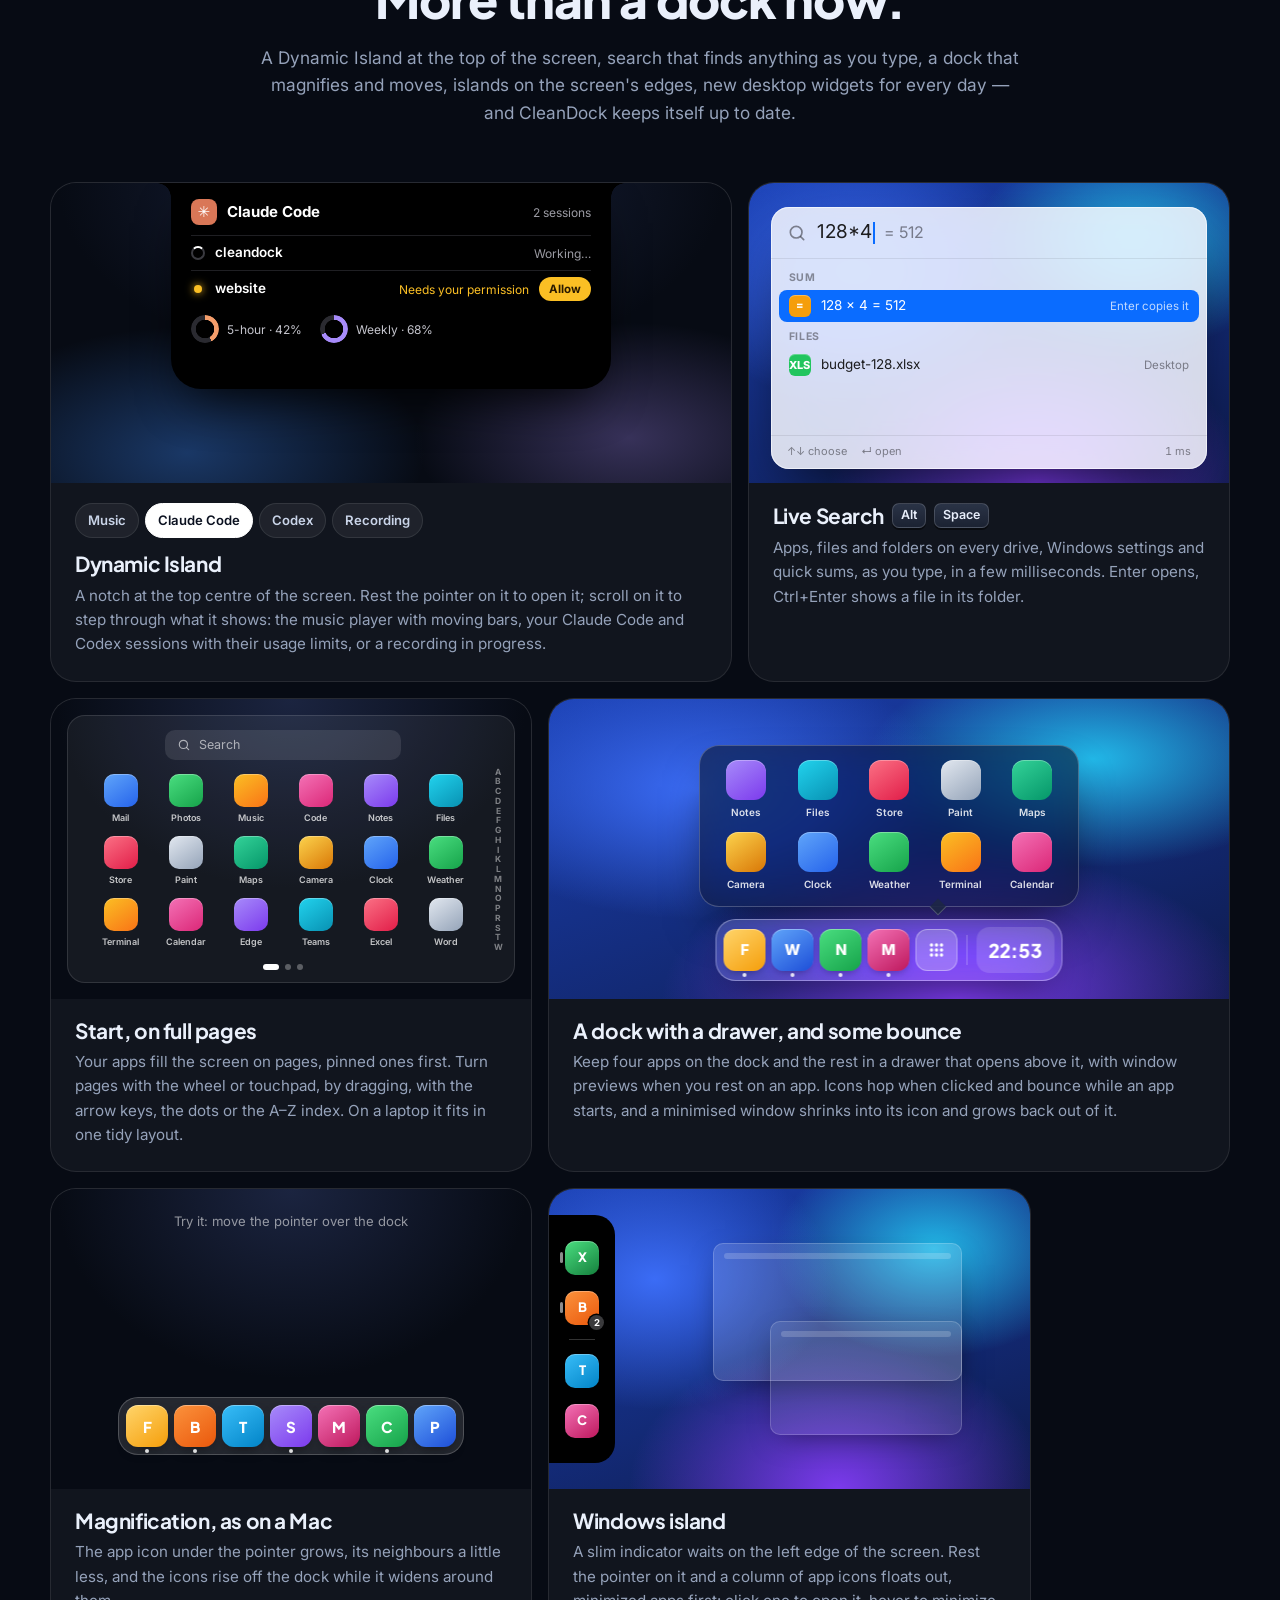
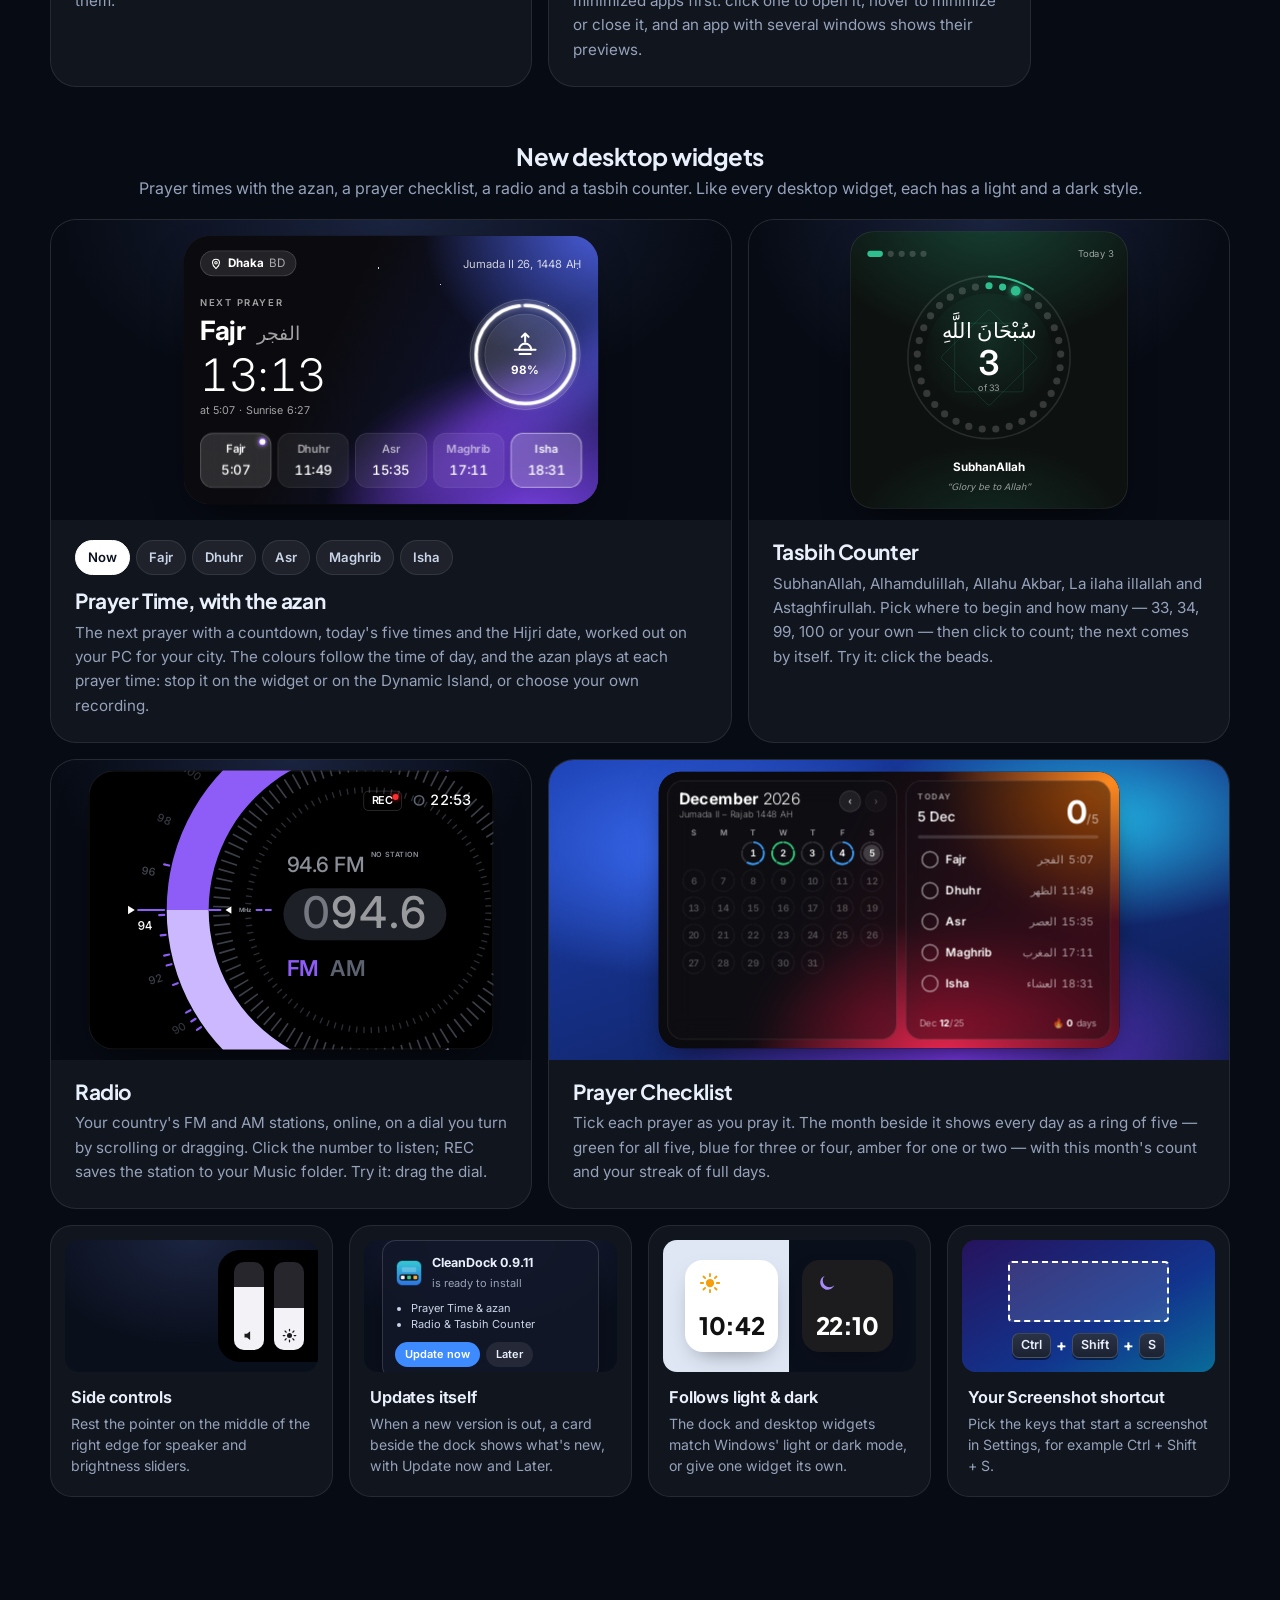
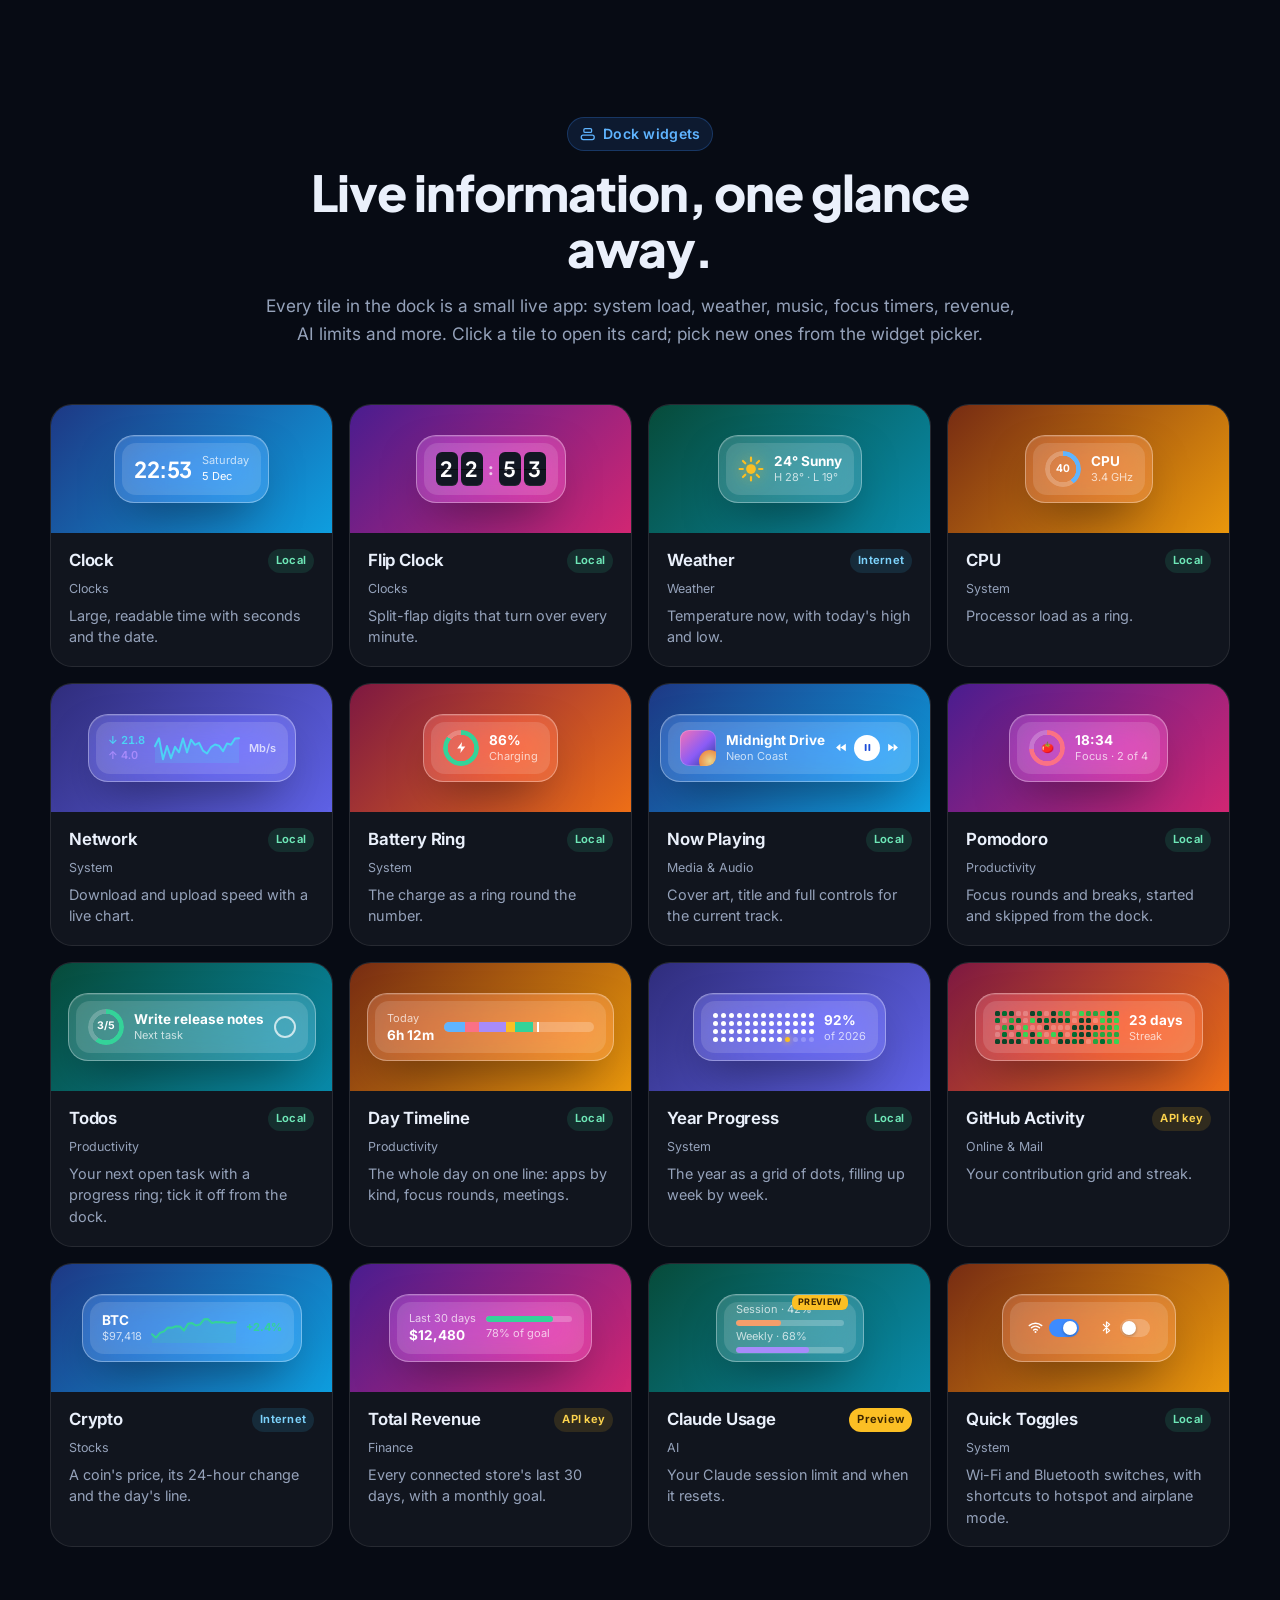
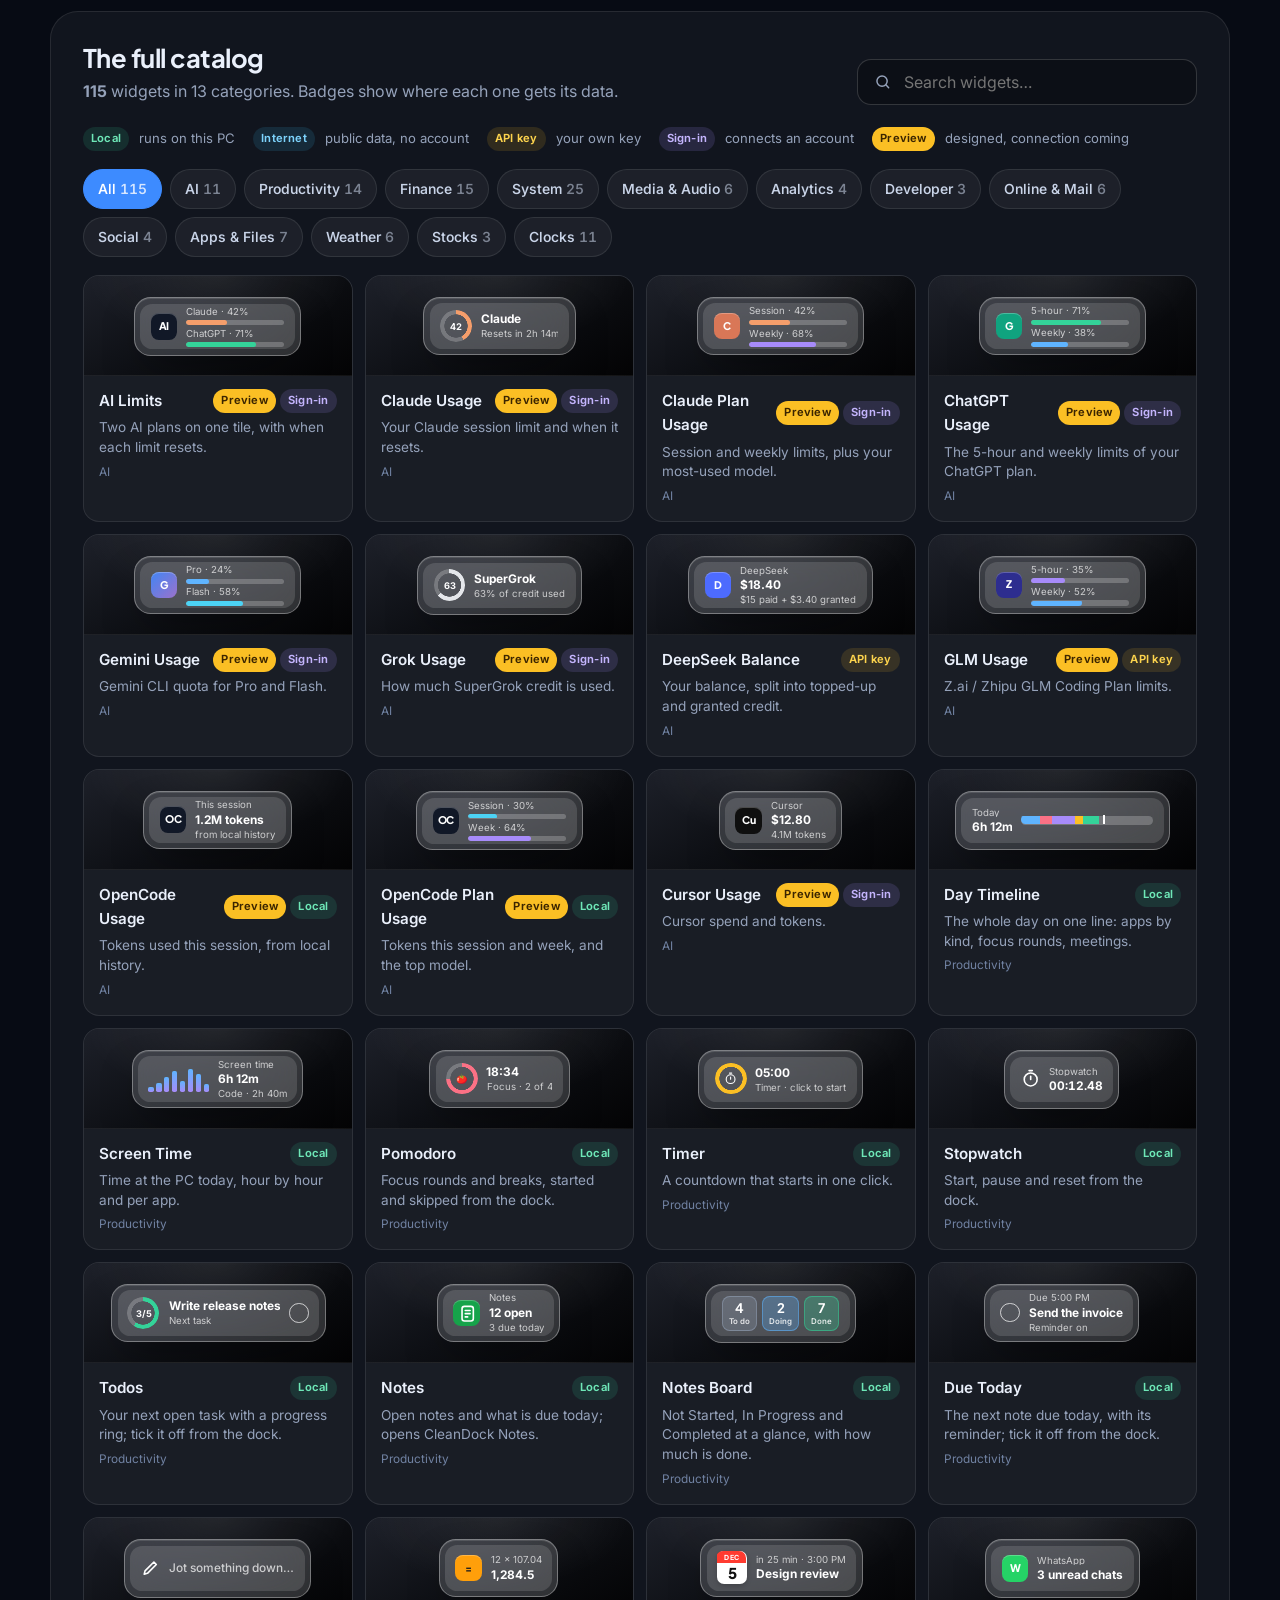
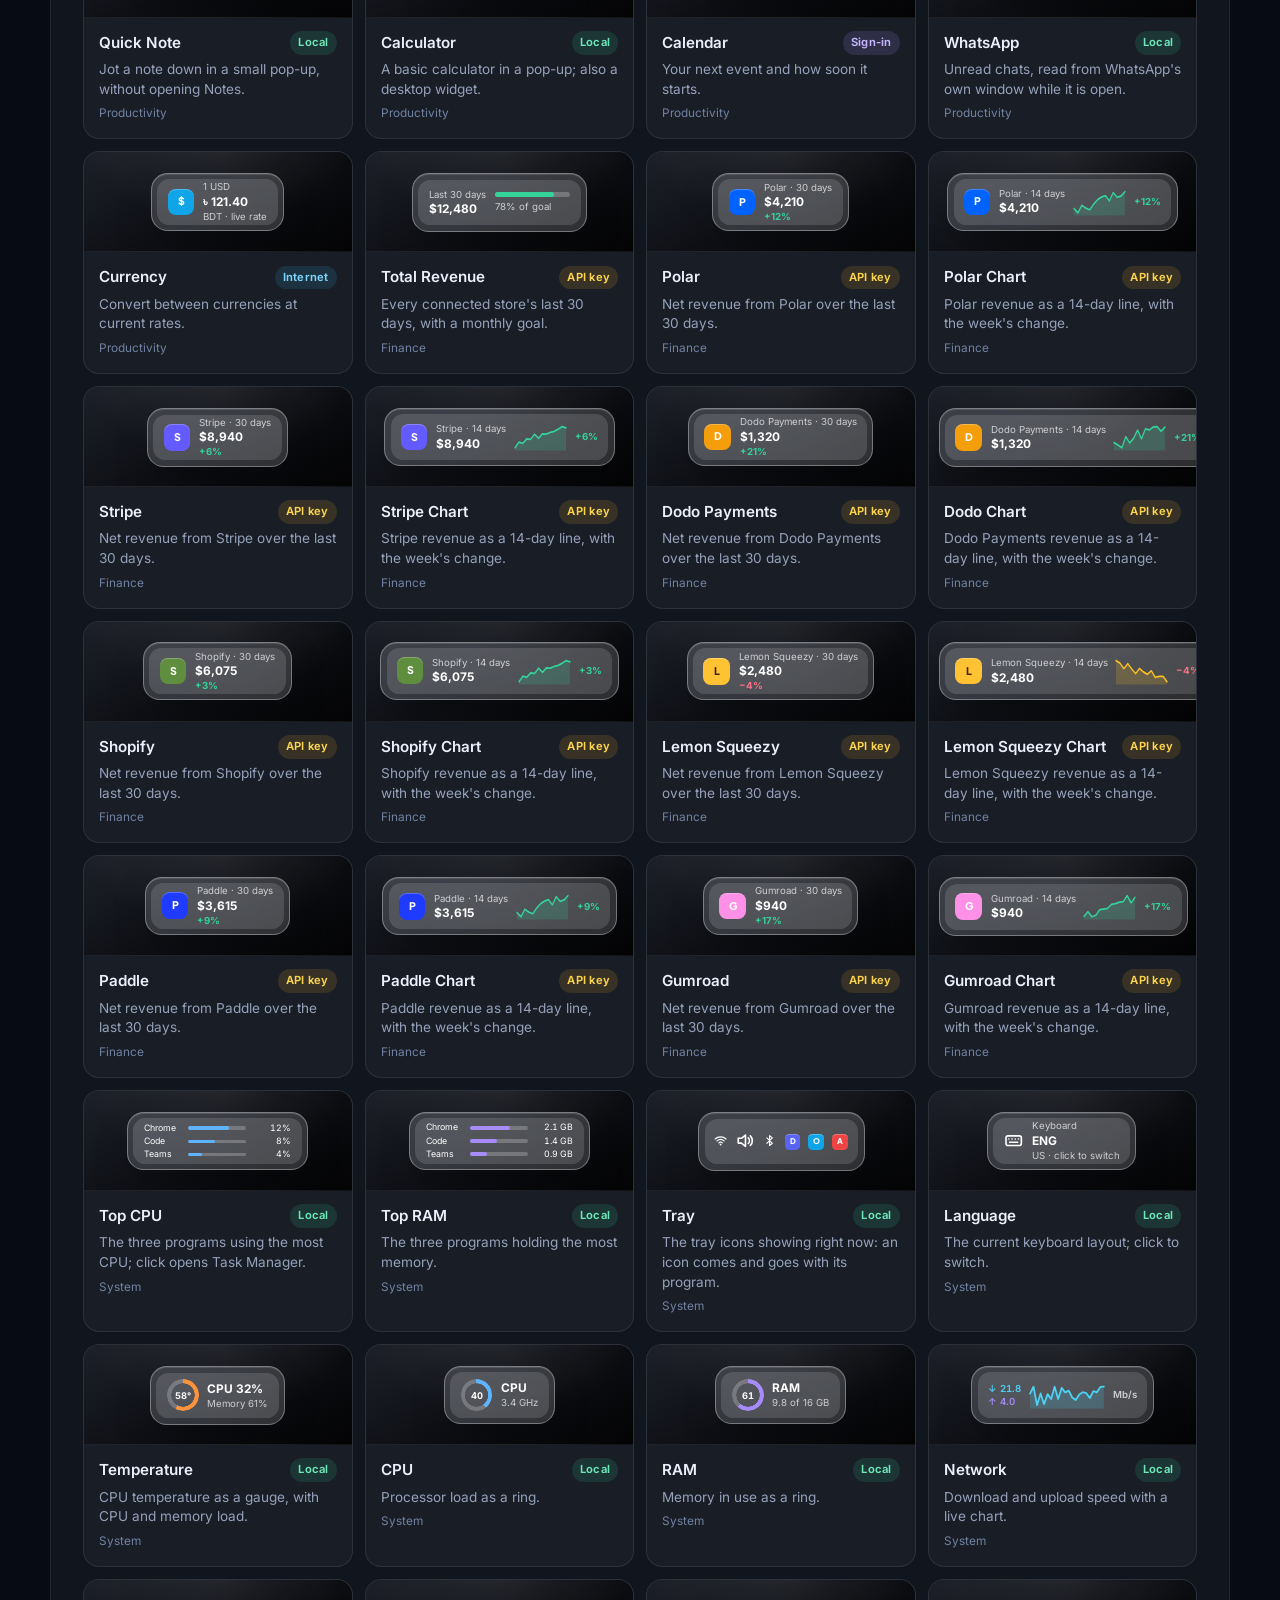
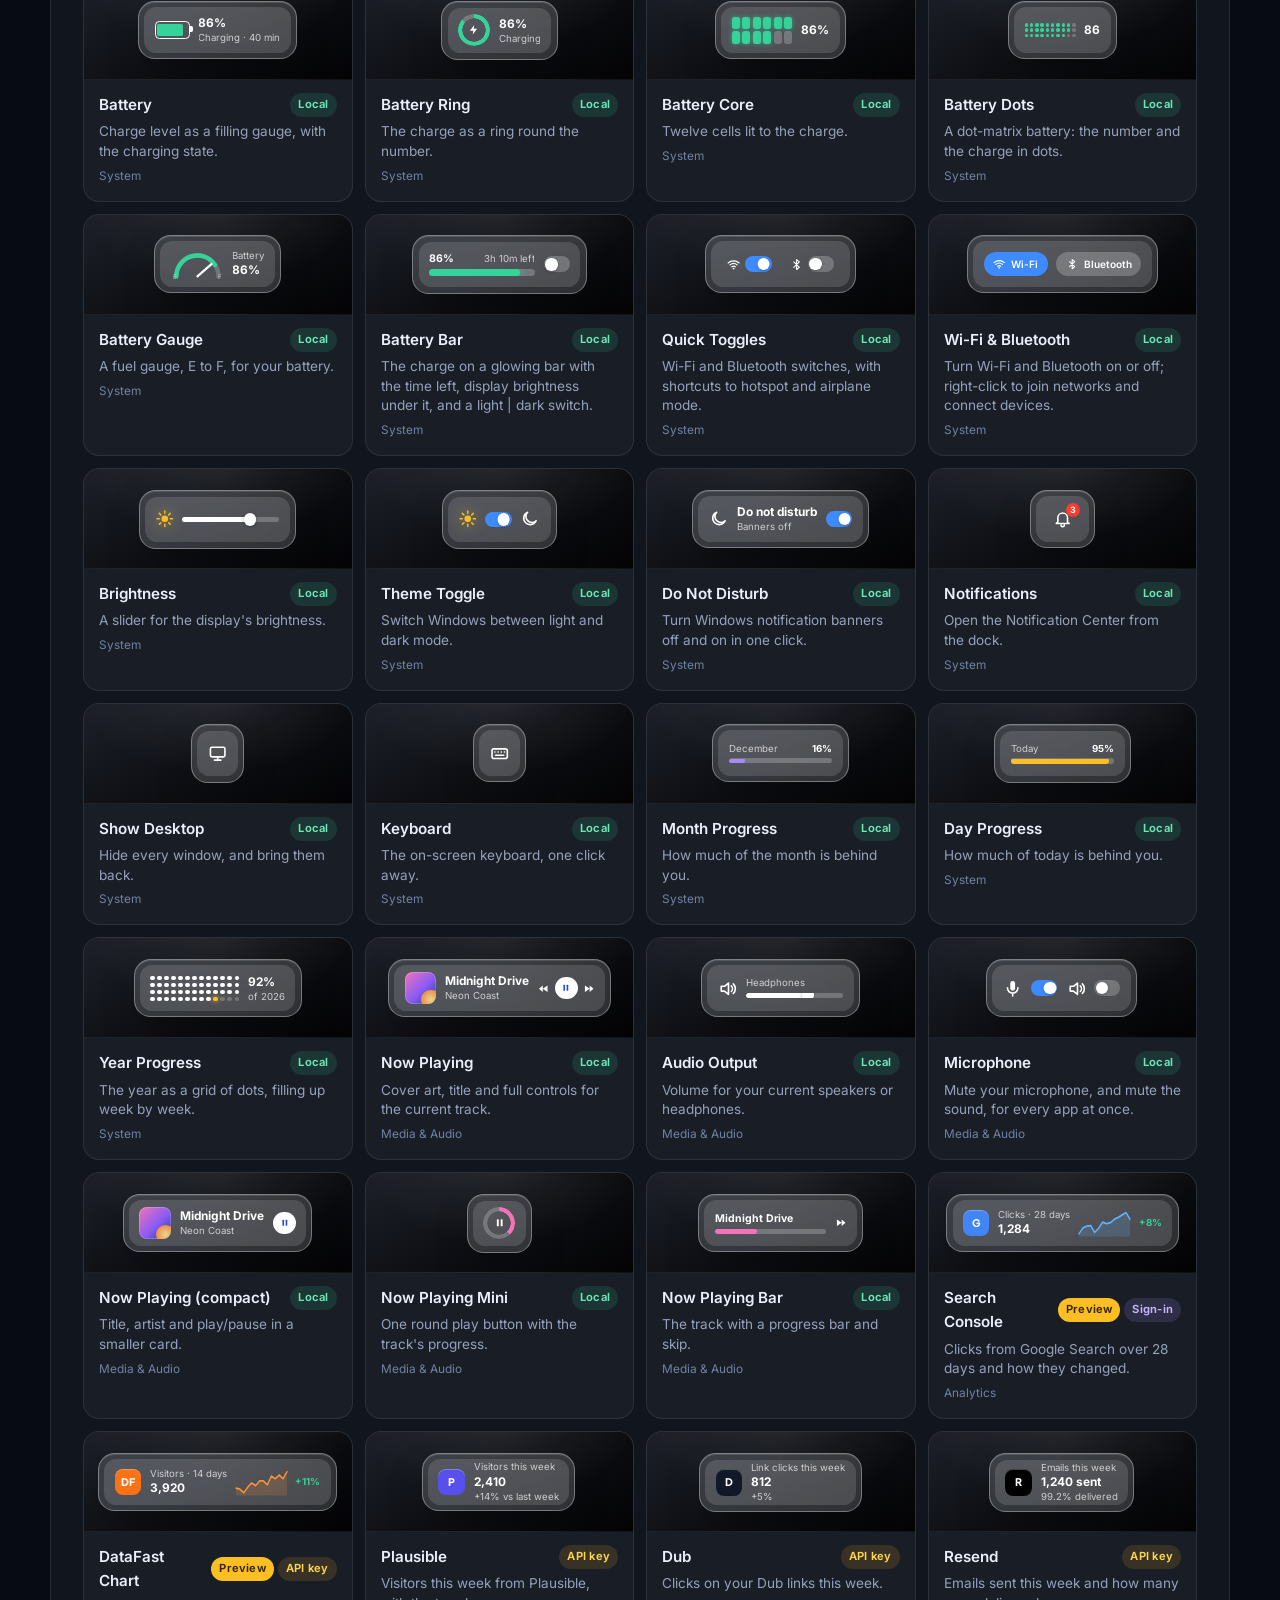
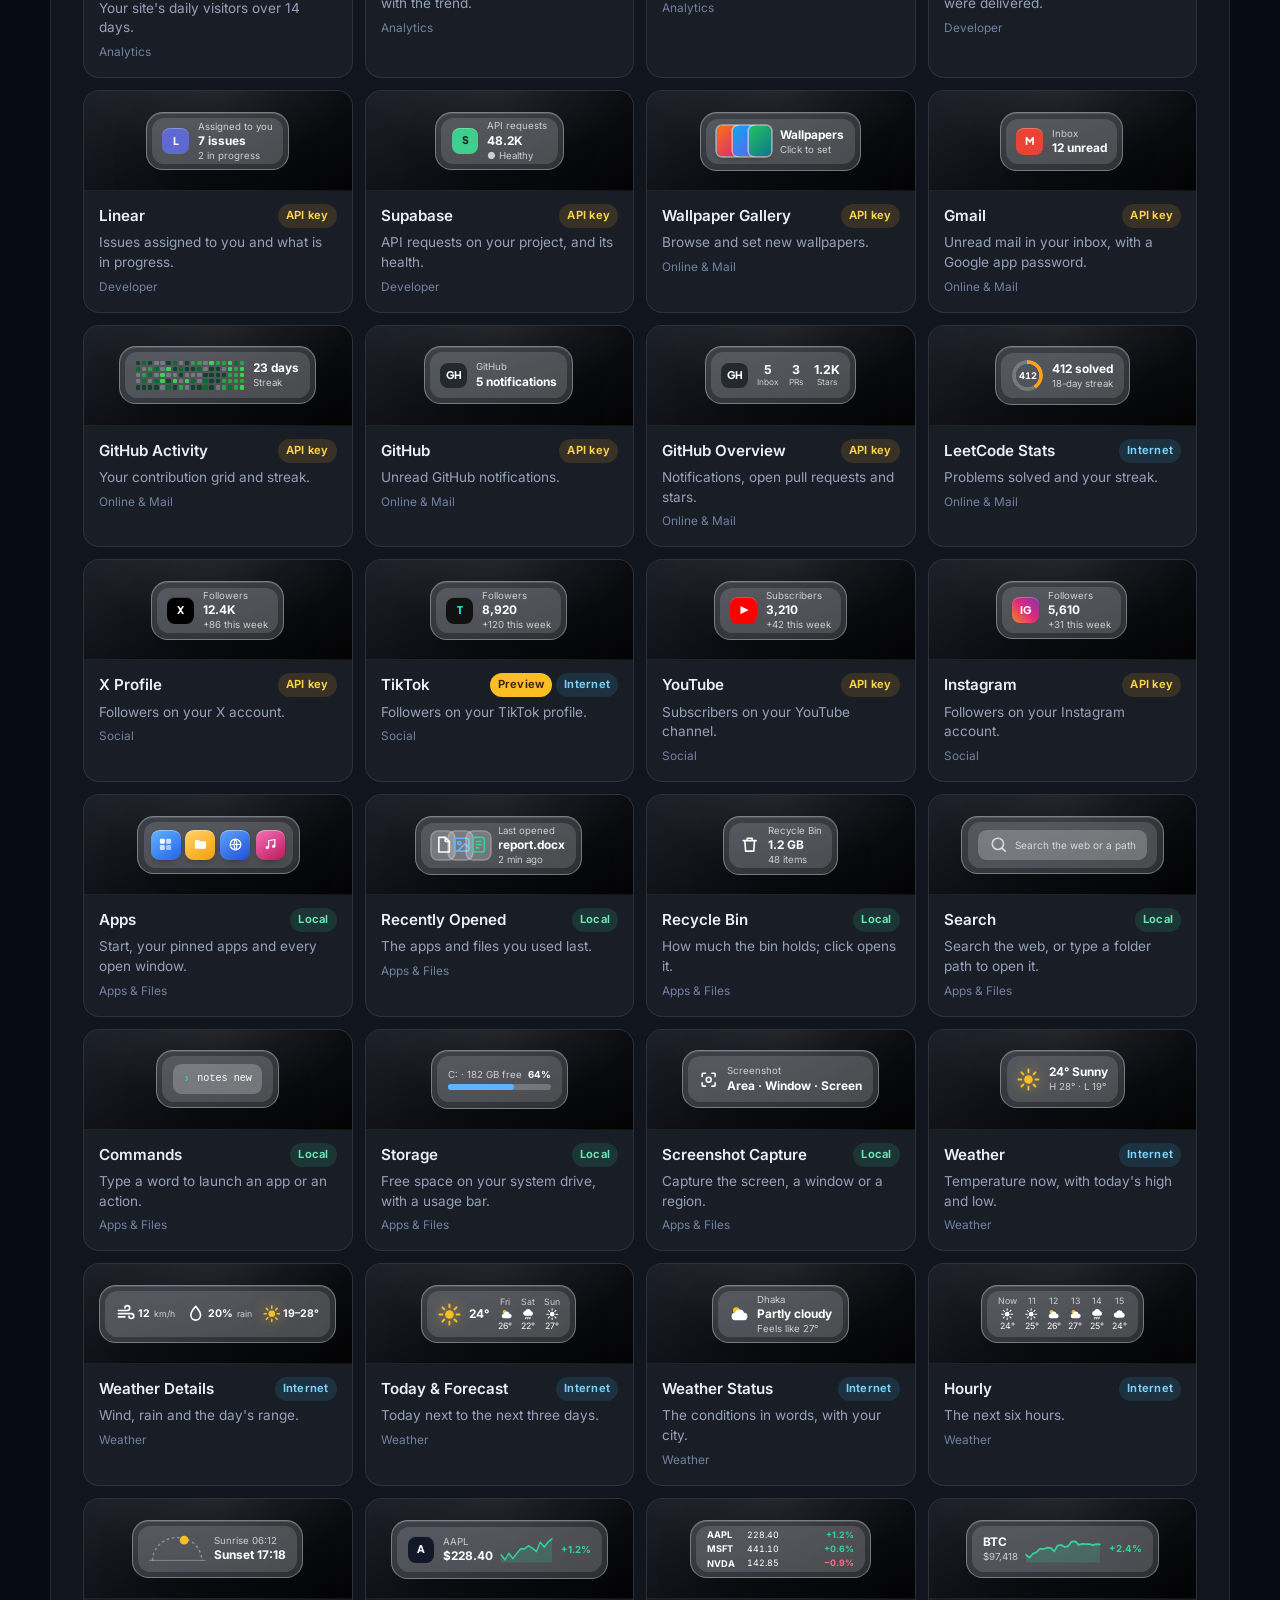
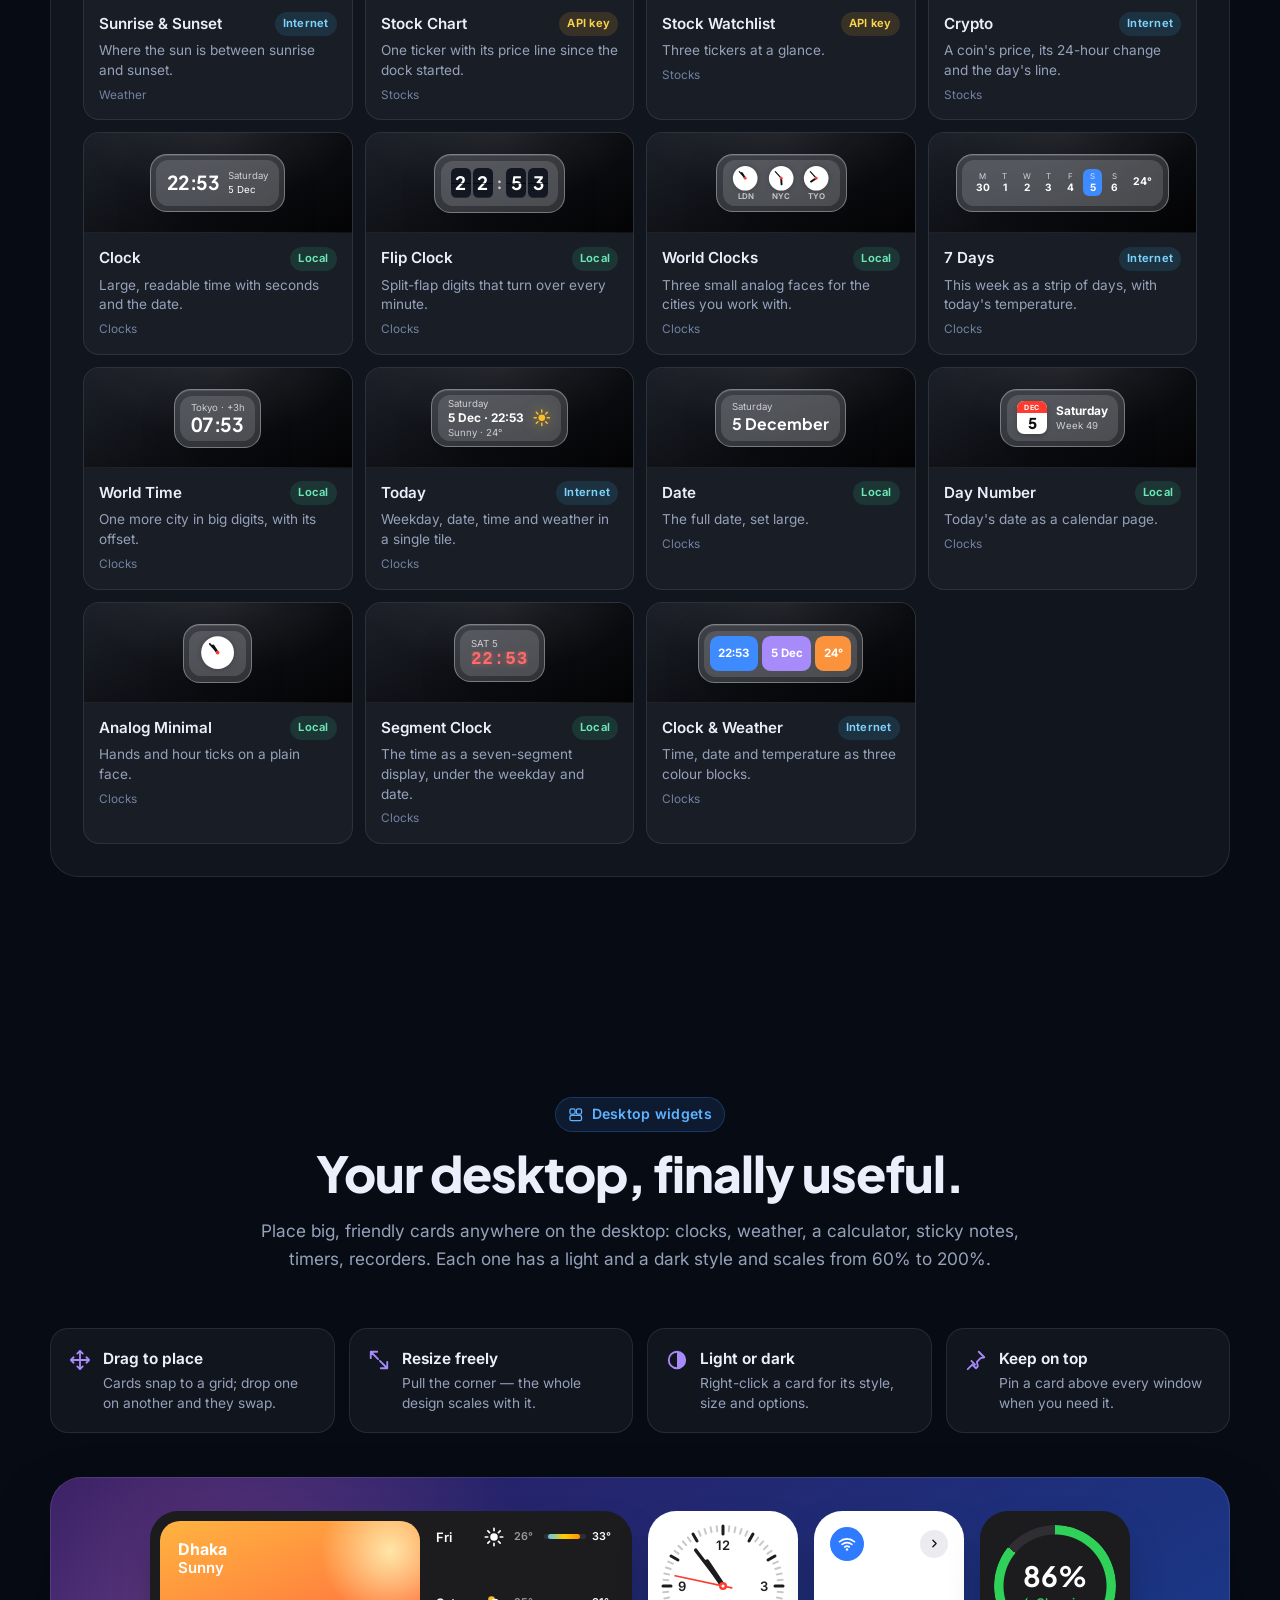
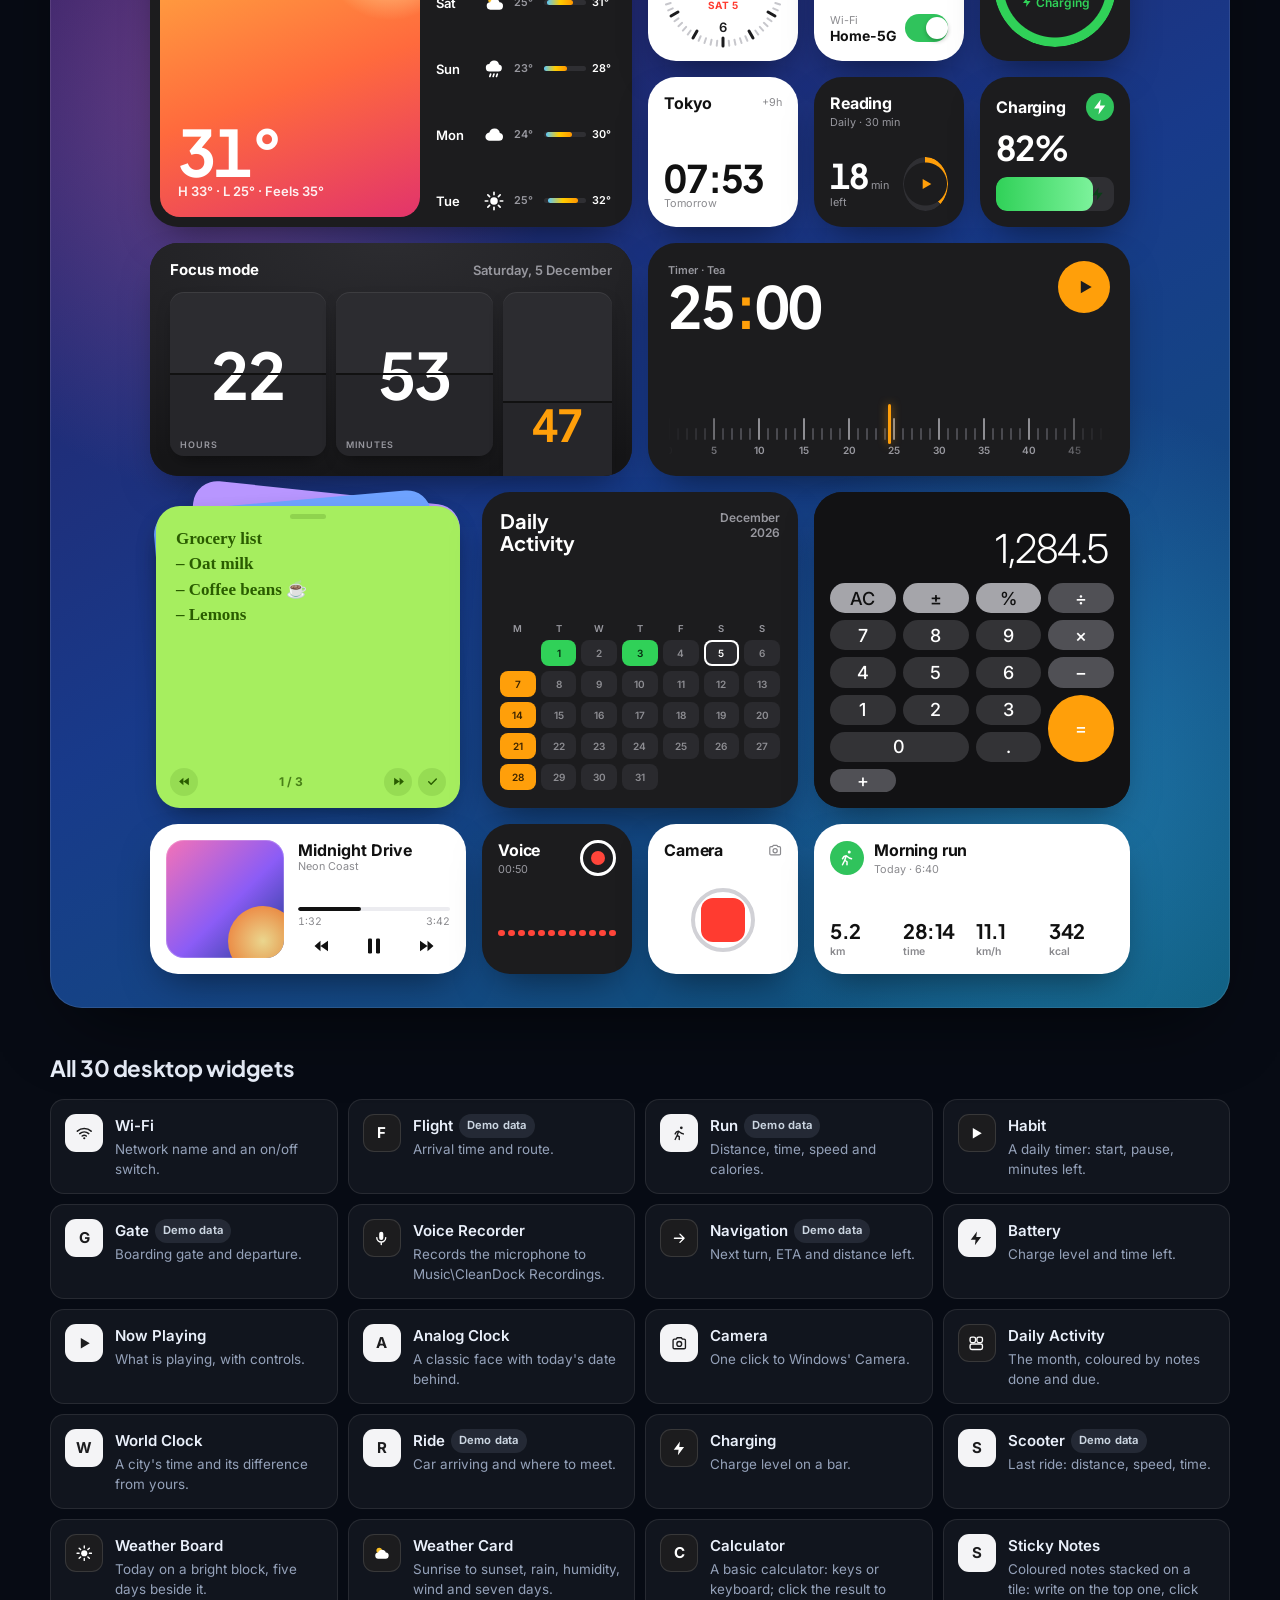
==== commit 50ecc149: "Update website from CleanDock@70506db" ====
--- a/index.html
+++ b/index.html
@@ -4,7 +4,7 @@
   <meta charset="utf-8">
   <meta name="viewport" content="width=device-width, initial-scale=1, viewport-fit=cover">
   <title>CleanDock — Free Dock & Widgets for Windows 11 and 10</title>
-  <meta name="description" content="Replace the Windows 11/10 taskbar with CleanDock: one Liquid Glass dock for your apps and 115 live widgets, plus 26 desktop widgets. Free and fully reversible.">
+  <meta name="description" content="Replace the Windows 11/10 taskbar with CleanDock: one Liquid Glass dock for your apps and 115 live widgets, plus 30 desktop widgets. Free and fully reversible.">
   <link rel="canonical" href="https://cleandock.site/">
   <meta name="robots" content="index, follow, max-image-preview:large, max-snippet:-1">
   <meta name="theme-color" content="#070b14">
@@ -16,7 +16,7 @@
   <meta property="og:site_name" content="CleanDock">
   <meta property="og:url" content="https://cleandock.site/">
   <meta property="og:title" content="CleanDock — Free Dock & Widgets for Windows 11 and 10">
-  <meta property="og:description" content="Your apps and 115 live widgets in one Liquid Glass bar, plus 26 desktop widgets. A free taskbar replacement for Windows 11 and 10.">
+  <meta property="og:description" content="Your apps and 115 live widgets in one Liquid Glass bar, plus 30 desktop widgets. A free taskbar replacement for Windows 11 and 10.">
   <meta property="og:image" content="https://cleandock.site/assets/og-image.png">
   <meta property="og:image:width" content="1200">
   <meta property="og:image:height" content="630">
@@ -24,7 +24,7 @@
   <meta property="og:locale" content="en_US">
   <meta name="twitter:card" content="summary_large_image">
   <meta name="twitter:title" content="CleanDock — Free Dock & Widgets for Windows 11 and 10">
-  <meta name="twitter:description" content="Your apps and 115 live widgets in one Liquid Glass bar, plus 26 desktop widgets. A free taskbar replacement for Windows 11 and 10.">
+  <meta name="twitter:description" content="Your apps and 115 live widgets in one Liquid Glass bar, plus 30 desktop widgets. A free taskbar replacement for Windows 11 and 10.">
   <meta name="twitter:image" content="https://cleandock.site/assets/og-image.png">
 
   <!-- icons -->
@@ -49,7 +49,7 @@
         "@id": "https://cleandock.site/#app",
         "name": "CleanDock",
         "url": "https://cleandock.site/",
-        "description": "Replace the Windows 11/10 taskbar with CleanDock: one Liquid Glass dock for your apps and 115 live widgets, plus 26 desktop widgets. Free and fully reversible.",
+        "description": "Replace the Windows 11/10 taskbar with CleanDock: one Liquid Glass dock for your apps and 115 live widgets, plus 30 desktop widgets. Free and fully reversible.",
         "image": "https://cleandock.site/assets/og-image.png",
         "screenshot": "https://cleandock.site/assets/og-image.png",
         "operatingSystem": "Windows 11, Windows 10",
@@ -64,7 +64,7 @@
         },
         "featureList": [
           "Replaces the Windows taskbar with a Liquid Glass dock on any screen edge",
-          "115 live dock widgets in 13 categories and 26 desktop widgets",
+          "115 live dock widgets in 13 categories and 30 desktop widgets",
           "Dynamic Island for music, recordings, Claude Code and Codex",
           "Live Search for apps, files, settings and sums (Alt + Space)",
           "Start menu with app pages, file browser, notes board and screenshot tool",
@@ -155,7 +155,7 @@
   <link rel="preconnect" href="https://fonts.googleapis.com">
   <link rel="preconnect" href="https://fonts.gstatic.com" crossorigin>
   <link href="https://fonts.googleapis.com/css2?family=Inter:wght@400;500;600;700&family=Plus+Jakarta+Sans:wght@600;700;800&display=swap" rel="stylesheet">
-  <link rel="stylesheet" href="styles.css?v=17">
+  <link rel="stylesheet" href="styles.css?v=18">
 </head>
 <body>
 
@@ -188,7 +188,7 @@
   <div class="wrap hero-copy reveal">
     <a class="pill" href="#new"><span class="pill-dot"></span><span><b>New in v<span data-version>0.9.11</span></b> · Dynamic Island &amp; Live Search</span><svg class="i"><use href="#i-arrow"/></svg></a>
     <h1>Your Windows taskbar, rebuilt as a <span class="grad">smart dock</span>.</h1>
-    <p class="lead">CleanDock puts your apps and <b data-count="dock">115</b> live widgets in one Liquid Glass bar — and <b>26</b> more widgets right on your desktop. Light, beautiful, and fully reversible.</p>
+    <p class="lead">CleanDock puts your apps and <b data-count="dock">115</b> live widgets in one Liquid Glass bar — and <b>30</b> more widgets right on your desktop. Light, beautiful, and fully reversible.</p>
     <div class="hero-cta">
       <a class="btn btn-lg btn-primary" data-link="download" href="#download">
         <svg class="i"><use href="#i-download"/></svg> Download for Windows
@@ -239,7 +239,7 @@
 <section class="numbers">
   <div class="wrap nums reveal">
     <div><b data-count="dock">115</b><span>Dock widgets</span></div>
-    <div><b>26</b><span>Desktop widgets</span></div>
+    <div><b>30</b><span>Desktop widgets</span></div>
     <div><b>13</b><span>Categories</span></div>
     <div><b>4</b><span>Styles</span></div>
     <div><b>4</b><span>Screen edges</span></div>
@@ -252,7 +252,7 @@
     <div class="sec-head reveal">
       <span class="eyebrow"><svg class="i"><use href="#i-spark"/></svg> New in CleanDock 0.9</span>
       <h2>More than a dock now.</h2>
-      <p>A Dynamic Island at the top of the screen, search that finds anything as you type, a dock that magnifies and moves, islands on the screen's edges — and CleanDock keeps itself up to date.</p>
+      <p>A Dynamic Island at the top of the screen, search that finds anything as you type, a dock that magnifies and moves, islands on the screen's edges, new desktop widgets for every day — and CleanDock keeps itself up to date.</p>
     </div>
 
     <div class="nw-grid">
@@ -351,6 +351,64 @@
       </article>
     </div>
 
+    <div class="nw-sub reveal">
+      <h3>New desktop widgets</h3>
+      <p>Prayer times with the azan, a prayer checklist, a radio and a tasbih counter. Like every desktop widget, each has a light and a dark style.</p>
+    </div>
+    <div class="nw-grid">
+      <!-- Prayer Time -->
+      <article class="nw-card nw-wide reveal" id="nwPrayer">
+        <div class="nw-stage nw-dark" aria-hidden="true">
+          <div class="nw-fit xp-fit"><div class="xp" id="xp"></div></div>
+        </div>
+        <div class="nw-txt">
+          <div class="nw-tabs" role="tablist" aria-label="Time of day on the Prayer Time widget">
+            <button role="tab" aria-selected="true" data-xp="now">Now</button>
+            <button role="tab" aria-selected="false" data-xp="fajr">Fajr</button>
+            <button role="tab" aria-selected="false" data-xp="dhuhr">Dhuhr</button>
+            <button role="tab" aria-selected="false" data-xp="asr">Asr</button>
+            <button role="tab" aria-selected="false" data-xp="maghrib">Maghrib</button>
+            <button role="tab" aria-selected="false" data-xp="isha">Isha</button>
+          </div>
+          <h3>Prayer Time, with the azan</h3>
+          <p>The next prayer with a countdown, today's five times and the Hijri date, worked out on your PC for your city. The colours follow the time of day, and the azan plays at each prayer time: stop it on the widget or on the Dynamic Island, or choose your own recording.</p>
+        </div>
+      </article>
+
+      <!-- Tasbih Counter -->
+      <article class="nw-card reveal" id="nwTasbih">
+        <div class="nw-stage nw-dark" aria-hidden="true">
+          <div class="nw-fit xt-fit"><div class="xt" id="xt"></div></div>
+        </div>
+        <div class="nw-txt">
+          <h3>Tasbih Counter</h3>
+          <p>SubhanAllah, Alhamdulillah, Allahu Akbar, La ilaha illallah and Astaghfirullah. Pick where to begin and how many — 33, 34, 99, 100 or your own — then click to count; the next comes by itself. Try it: click the beads.</p>
+        </div>
+      </article>
+
+      <!-- Radio -->
+      <article class="nw-card reveal" id="nwRadio">
+        <div class="nw-stage nw-dark" aria-hidden="true">
+          <div class="nw-fit xr-fit"><div class="xr" id="xr"></div></div>
+        </div>
+        <div class="nw-txt">
+          <h3>Radio</h3>
+          <p>Your country's FM and AM stations, online, on a dial you turn by scrolling or dragging. Click the number to listen; REC saves the station to your Music folder. Try it: drag the dial.</p>
+        </div>
+      </article>
+
+      <!-- Prayer Checklist -->
+      <article class="nw-card nw-wide reveal" id="nwCheck">
+        <div class="nw-stage nw-wall" aria-hidden="true">
+          <div class="nw-fit xc-fit"><div class="xc" id="xc"></div></div>
+        </div>
+        <div class="nw-txt">
+          <h3>Prayer Checklist</h3>
+          <p>Tick each prayer as you pray it. The month beside it shows every day as a ring of five — green for all five, blue for three or four, amber for one or two — with this month's count and your streak of full days.</p>
+        </div>
+      </article>
+    </div>
+
     <div class="nw-small">
       <article class="nw-mini reveal">
         <div class="nm-art nm-side" aria-hidden="true">
@@ -366,7 +424,7 @@
         <div class="nm-art" aria-hidden="true">
           <div class="up-card">
             <div class="up-top"><img src="assets/icon-128.png" alt="" width="28" height="28"><span><b>CleanDock <span data-version>0.9.11</span></b><small>is ready to install</small></span></div>
-            <ul><li>Dock magnification</li><li>The windows island</li></ul>
+            <ul><li>Prayer Time &amp; azan</li><li>Radio &amp; Tasbih Counter</li></ul>
             <div class="up-btns"><span class="up-go">Update now</span><span>Later</span></div>
           </div>
         </div>
@@ -467,7 +525,7 @@
     </div>
 
     <div class="desk-all reveal">
-      <h3>All 26 desktop widgets</h3>
+      <h3>All 30 desktop widgets</h3>
       <div class="desk-list" id="deskList"></div>
     </div>
   </div>
@@ -792,6 +850,6 @@
 </svg>
 
 <script src="catalog.js?v=16"></script>
-<script src="app.js?v=17"></script>
+<script src="app.js?v=18"></script>
 </body>
 </html>
--- a/styles.css
+++ b/styles.css
@@ -1173,3 +1173,170 @@
   .isl[data-state="rec"] { --w: 270px; }
   .isl-body { padding: 14px; }
 }
+
+/* ───────── What's new: the new desktop widgets (mini versions of the real ones) ───────── */
+.nw-sub { margin: 56px 0 18px; text-align: center; }
+.nw-sub h3 { font-size: 1.5rem; }
+.nw-sub p { color: var(--muted); margin-top: 6px; }
+.nw-fit { position: absolute; left: 50%; top: 50%; transform: translate(-50%, -50%) scale(var(--s, 1)); transform-origin: center; }
+.xp-fit { --s: .86; } .xt-fit { --s: .78; } .xr-fit { --s: .84; } .xc-fit { --s: .72; }
+.xar { font-family: "Sakkal Majalla", "Traditional Arabic", "Amiri", "Noto Naskh Arabic", "Geeza Pro", serif; font-weight: 400; }
+@property --p1 { syntax: "<color>"; inherits: true; initial-value: #000000; }
+@property --p2 { syntax: "<color>"; inherits: true; initial-value: #000000; }
+@property --p3 { syntax: "<color>"; inherits: true; initial-value: #000000; }
+@property --ta { syntax: "<color>"; inherits: true; initial-value: #2fbf8f; }
+
+/* Prayer Time */
+.xp { position: relative; width: 482px; height: 312px; border-radius: 30px; overflow: hidden; color: #fff; padding: 17px 19px 19px; display: flex; flex-direction: column; isolation: isolate;
+  background: #0b0b0f; box-shadow: 0 20px 50px -20px rgba(0,0,0,.8), inset 0 0 0 1px rgba(255,255,255,.14); transition: --p1 1.4s, --p2 1.4s, --p3 1.4s; font-family: "Segoe UI Variable Display", "Segoe UI", var(--font); }
+.xp-bg { position: absolute; inset: 0; z-index: -1; background: radial-gradient(62% 78% at 102% -4%, var(--p1), transparent 72%), radial-gradient(70% 86% at 84% 108%, var(--p2), transparent 72%), linear-gradient(116deg, #0b0b0f 0%, #0b0b0f 36%, var(--p3) 100%); }
+.xp-band { position: absolute; left: 30%; top: 46%; width: 120%; height: 74px; transform: rotate(-31deg); filter: blur(20px); opacity: .75; background: linear-gradient(90deg, transparent, color-mix(in srgb, var(--p2) 80%, transparent) 35%, color-mix(in srgb, var(--p1) 85%, transparent) 70%, transparent); }
+.xp-stars { position: absolute; inset: 0; opacity: 0; transition: opacity 1.4s; background: radial-gradient(1.2px 1.2px at 62% 18%, #fff 50%, transparent 51%), radial-gradient(1px 1px at 74% 9%, #fff 50%, transparent 51%), radial-gradient(1.4px 1.4px at 88% 26%, #fff 50%, transparent 51%), radial-gradient(1px 1px at 55% 34%, #fff 50%, transparent 51%), radial-gradient(1.1px 1.1px at 95% 12%, #fff 50%, transparent 51%), radial-gradient(1.3px 1.3px at 47% 12%, #fff 50%, transparent 51%); }
+.xp[data-p="night"] .xp-stars { opacity: .85; } .xp[data-p="fajr"] .xp-stars { opacity: .4; }
+.xp-top { display: flex; justify-content: space-between; align-items: center; }
+.xp-loc { display: inline-flex; align-items: center; gap: 6px; height: 30px; padding: 0 12px 0 10px; border-radius: 999px; background: rgba(255,255,255,.1); border: 1px solid rgba(255,255,255,.16); font-size: 13.5px; }
+.xp-loc svg { width: 15px; height: 15px; fill: none; stroke: currentColor; stroke-width: 2; }
+.xp-loc span { color: rgba(255,255,255,.62); }
+.xp-hij { font-size: 13px; color: rgba(255,255,255,.78); }
+.xp-main { flex: 1; display: flex; align-items: center; justify-content: space-between; }
+.xp-k { font-size: 11px; font-weight: 600; letter-spacing: .17em; text-transform: uppercase; color: rgba(255,255,255,.62); }
+.xp-name { display: flex; align-items: baseline; gap: 12px; margin-top: 5px; }
+.xp-name b { font-size: 31px; font-weight: 700; line-height: 1.05; }
+.xp-name .xar { font-size: 22px; color: rgba(255,255,255,.62); }
+.xp-count { margin-top: 4px; font-size: 52px; font-weight: 300; line-height: 1.05; font-variant-numeric: tabular-nums; letter-spacing: -.015em; }
+.xp-sub { margin-top: 3px; font-size: 12.5px; color: rgba(255,255,255,.62); }
+.xp-ring { position: relative; width: 132px; height: 132px; flex: none; }
+.xp-ring > svg { position: absolute; inset: 0; }
+.xp-ring .g { fill: rgba(255,255,255,.07); stroke: rgba(255,255,255,.22); }
+.xp-ring .t { fill: none; stroke: rgba(255,255,255,.2); stroke-width: 4; }
+.xp-ring .a { fill: none; stroke: #fff; stroke-width: 4; stroke-linecap: round; transition: stroke-dasharray .6s; filter: drop-shadow(0 0 4px rgba(255,255,255,.5)); }
+.xp-ring .c { fill: rgba(255,255,255,.1); stroke: rgba(255,255,255,.16); }
+.xp-in { position: absolute; inset: 0; display: flex; flex-direction: column; align-items: center; justify-content: center; gap: 3px; font-size: 13.5px; font-weight: 600; }
+.xp-in svg { width: 34px; height: 34px; fill: none; stroke: currentColor; stroke-width: 1.7; stroke-linecap: round; stroke-linejoin: round; }
+.xp-chips { display: grid; grid-template-columns: repeat(5, 1fr); gap: 7px; }
+.xp-chip { position: relative; height: 64px; border-radius: 15px; display: flex; flex-direction: column; align-items: center; justify-content: center; gap: 3px;
+  background: rgba(255,255,255,.07); border: 1px solid rgba(255,255,255,.1); backdrop-filter: blur(14px); transition: background .5s, border-color .5s, opacity .5s; }
+.xp-chip span { font-size: 13px; font-weight: 600; color: rgba(255,255,255,.62); }
+.xp-chip b { font-size: 15.5px; font-weight: 500; font-variant-numeric: tabular-nums; }
+.xp-chip.past { opacity: .55; }
+.xp-chip.cur { background: rgba(255,255,255,.2); border-color: rgba(255,255,255,.62); }
+.xp-chip.cur span, .xp-chip.next span { color: #fff; }
+.xp-chip.next { background: rgba(255,255,255,.14); border-color: rgba(255,255,255,.24); }
+.xp-chip.next::after { content: ""; position: absolute; top: 6px; right: 6px; width: 7px; height: 7px; border-radius: 50%; background: #fff; box-shadow: 0 0 0 2px color-mix(in srgb, var(--p2) 70%, transparent), 0 0 8px rgba(255,255,255,.8); }
+
+/* Tasbih Counter */
+.xt { position: relative; width: 356px; height: 356px; border-radius: 30px; overflow: hidden; color: #fff; padding: 16px 18px; display: flex; flex-direction: column; isolation: isolate;
+  background: #0d1110; box-shadow: 0 20px 50px -20px rgba(0,0,0,.8), inset 0 0 0 1px rgba(255,255,255,.1); transition: --ta .8s; font-family: "Segoe UI Variable Display", "Segoe UI", var(--font); }
+.xt::before { content: ""; position: absolute; inset: 0; z-index: -1; background: radial-gradient(95% 70% at 50% -8%, color-mix(in srgb, var(--ta) 28%, transparent), transparent 70%), radial-gradient(70% 45% at 50% 108%, color-mix(in srgb, var(--ta) 14%, transparent), transparent 72%); }
+.xt-top { display: flex; justify-content: space-between; align-items: center; height: 26px; }
+.xt-steps { display: flex; gap: 6px; padding-left: 4px; }
+.xt-steps i { width: 8px; height: 8px; border-radius: 4px; background: rgba(255,255,255,.17); transition: width .3s, background .3s; }
+.xt-steps i.past { background: var(--c); }
+.xt-steps i.now { width: 20px; background: var(--ta); }
+.xt-today { font-size: 12px; color: rgba(255,255,255,.58); font-variant-numeric: tabular-nums; }
+.xt-tap { position: relative; align-self: center; width: 236px; height: 236px; margin-top: 2px; border-radius: 50%; cursor: pointer; }
+.xt-tap > svg { position: absolute; inset: 0; }
+.xt-star rect { fill: none; stroke: var(--ta); stroke-opacity: .16; stroke-width: 1.2; }
+.xt-track { fill: none; stroke: rgba(255,255,255,.11); stroke-width: 2; }
+.xt-prog { fill: none; stroke: var(--ta); stroke-width: 2.6; stroke-linecap: round; transition: stroke-dasharray .25s; }
+.xt-bead { fill: rgba(255,255,255,.17); transition: fill .2s; }
+.xt-bead.on { fill: var(--ta); }
+.xt-bead.cur { filter: drop-shadow(0 0 5px var(--ta)); }
+.xt.complete .xt-prog { stroke-width: 3.6; filter: drop-shadow(0 0 6px var(--ta)); }
+.xt-mid { position: absolute; inset: 36px; border-radius: 50%; display: flex; flex-direction: column; align-items: center; justify-content: center; gap: 2px;
+  background: radial-gradient(circle at 50% 38%, color-mix(in srgb, var(--ta) 15%, transparent), transparent 72%); transition: transform .08s; }
+.xt-tap:hover .xt-mid { background: radial-gradient(circle at 50% 38%, color-mix(in srgb, var(--ta) 24%, transparent), transparent 72%); }
+.xt-tap:active .xt-mid { transform: scale(.96); }
+.xt-mid .xar { font-size: 27px; line-height: 1.15; text-align: center; }
+.xt-n { font-size: 44px; font-weight: 600; line-height: 1; font-variant-numeric: tabular-nums; }
+.xt-n svg { width: 40px; height: 40px; fill: none; stroke: var(--ta); stroke-width: 3; stroke-linecap: round; stroke-linejoin: round; }
+.xt-of { font-size: 11.5px; color: rgba(255,255,255,.58); }
+.xt-txt { margin-top: auto; text-align: center; }
+.xt-txt b { display: block; font-size: 15px; }
+.xt-txt span { font-size: 11.5px; font-style: italic; color: rgba(255,255,255,.58); }
+
+/* Radio */
+.xr { position: relative; width: 482px; height: 332px; border-radius: 30px; overflow: hidden; color: #fff; background: #000; box-shadow: 0 20px 50px -20px rgba(0,0,0,.8), inset 0 0 0 1px rgba(255,255,255,.1);
+  font-family: "Segoe UI Variable Display", "Segoe UI", var(--font); user-select: none; -webkit-user-select: none; }
+.xr > svg { position: absolute; inset: 0; }
+.xr .grab { fill: transparent; cursor: ns-resize; touch-action: none; }
+.xr .hi { fill: #8e5cf6; }
+.xr .lo { fill: #cbb8ff; }
+.xr .tk { stroke: #3a3e47; stroke-width: 2; stroke-linecap: round; }
+.xr .tk.s { stroke: #2a2d34; stroke-width: 1.6; }
+.xr .mk { stroke: #8e5cf6; stroke-width: 2.6; stroke-linecap: round; }
+.xr .mk.now { stroke: #fff; }
+.xr .num { fill: #4d525d; font-size: 13px; font-weight: 500; }
+.xr .num.near { fill: #fff; font-size: 14px; }
+.xr .ptr { fill: #fff; }
+.xr .pl { stroke: #8e5cf6; stroke-width: 2.4; stroke-linecap: round; }
+.xr .unit { fill: #8b8f98; font-size: 7px; font-weight: 600; }
+.xr-top { position: absolute; top: 22px; right: 26px; display: flex; align-items: center; gap: 14px; }
+.xr-rec { position: relative; height: 24px; padding: 0 9px; display: flex; align-items: center; border-radius: 6px; border: 1px solid rgba(255,255,255,.18); font-size: 13px; font-weight: 600; }
+.xr-rec i { position: absolute; top: 3px; right: 3px; width: 7px; height: 7px; border-radius: 50%; background: #ff2d2d; box-shadow: 0 0 6px rgba(255,45,45,.8); }
+.xr-clock { display: flex; align-items: center; gap: 7px; font-size: 17px; font-weight: 500; font-variant-numeric: tabular-nums; }
+.xr-clock i { width: 13px; height: 13px; box-sizing: border-box; border-radius: 50%; border: 2.6px solid #5d6270; }
+.xr.on .xr-clock i { border-color: #8e5cf6; box-shadow: 0 0 8px rgba(142,92,246,.6); }
+.xr-info { position: absolute; left: 232px; top: 92px; display: flex; flex-direction: column; align-items: flex-start; }
+.xr-head { display: flex; align-items: flex-start; gap: 8px; padding-left: 4px; }
+.xr-head b { font-size: 25px; font-weight: 500; color: #8b8f98; white-space: nowrap; }
+.xr-name { max-width: 104px; margin-top: 3px; font-size: 8.5px; font-weight: 600; letter-spacing: .06em; text-transform: uppercase; color: #8b8f98; line-height: 1.3; }
+.xr-freq { margin-top: 8px; height: 62px; padding: 0 22px 2px; display: flex; align-items: center; border-radius: 31px; background: #1d2026; font-size: 52px; font-weight: 500; font-variant-numeric: tabular-nums; color: rgba(255,255,255,.55); cursor: pointer; transition: color .2s, box-shadow .2s; }
+.xr-freq .pad { color: #8b8f98; opacity: .8; }
+.xr.on .xr-freq { color: #fff; box-shadow: 0 0 0 1px rgba(142,92,246,.45); }
+.xr-bands { display: flex; gap: 14px; margin-top: 12px; padding-left: 4px; font-size: 26px; font-weight: 600; color: #5d6270; }
+.xr-bands .on { color: #8e5cf6; }
+
+/* Prayer Checklist */
+.xc { position: relative; width: 640px; height: 384px; border-radius: 30px; overflow: hidden; color: #fff; padding: 12px; display: grid; grid-template-columns: 1.12fr 1fr; gap: 12px; isolation: isolate;
+  background: #0b0b0f; box-shadow: 0 20px 50px -20px rgba(0,0,0,.8); font-family: "Segoe UI Variable Display", "Segoe UI", var(--font); }
+.xc::before { content: ""; position: absolute; inset: 0; z-index: -1; background: radial-gradient(52% 70% at 98% 4%, #ff8a1f, transparent 72%), radial-gradient(58% 70% at 62% 104%, #e8264f, transparent 72%), linear-gradient(118deg, #0b0b0f 0%, #0b0b0f 34%, #5c0f22 100%); }
+.xc-p { min-width: 0; border-radius: 22px; background: rgba(16,16,20,.5); border: 1px solid rgba(255,255,255,.13); backdrop-filter: blur(18px) saturate(1.4); }
+.xc-cal { padding: 13px 13px 8px 15px; }
+.xc-head { display: flex; justify-content: space-between; align-items: flex-start; }
+.xc-month { font-size: 22px; font-weight: 300; line-height: 1.1; white-space: nowrap; }
+.xc-month b { font-weight: 700; }
+.xc-month small { display: block; margin-top: 3px; font-size: 12.5px; color: rgba(255,255,255,.6); }
+.xc-nav { display: flex; gap: 6px; }
+.xc-nav i { width: 30px; height: 30px; border-radius: 50%; border: 1px solid rgba(255,255,255,.13); background: rgba(255,255,255,.08); display: grid; place-items: center; font-style: normal; font-size: 13px; }
+.xc-nav i + i { opacity: .35; }
+.xc-grid { margin-top: 9px; display: grid; grid-template-columns: repeat(7, 1fr); row-gap: 2px; justify-items: center; }
+.xc-wd { height: 17px; font-size: 11px; font-weight: 600; color: rgba(255,255,255,.6); }
+.xc-day { position: relative; width: 36px; height: 36px; display: grid; place-items: center; font-size: 13px; font-weight: 600; font-variant-numeric: tabular-nums; }
+.xc-day svg { position: absolute; inset: 1px; }
+.xc-day span { position: relative; }
+.xc-day.today::before { content: ""; position: absolute; inset: 6px; border-radius: 50%; background: rgba(255,255,255,.2); }
+.xc-day.future { opacity: .28; }
+.xc-day circle { fill: none; stroke: rgba(255,255,255,.15); stroke-width: 2.6; stroke-linecap: round; transition: stroke .3s; }
+.xc-day circle.on { stroke: var(--tone); }
+.t-full { --tone: #34d07f; }
+.t-most { --tone: #3ea2ff; }
+.t-some { --tone: #ffb21f; }
+.xc-today { padding: 14px 13px 11px; display: flex; flex-direction: column; }
+.xc-top { display: grid; grid-template-columns: 1fr auto; align-items: end; padding: 0 3px; }
+.xc-k { font-size: 11px; font-weight: 600; letter-spacing: .16em; text-transform: uppercase; color: rgba(255,255,255,.6); }
+.xc-date { grid-row: 2; margin-top: 3px; font-size: 19px; font-weight: 500; }
+.xc-count { grid-column: 2; grid-row: 1 / span 2; font-size: 17px; color: rgba(255,255,255,.6); line-height: 1; }
+.xc-count b { font-size: 44px; font-weight: 700; color: #fff; }
+.xc-bar { margin: 10px 3px 0; height: 5px; border-radius: 3px; background: rgba(255,255,255,.15); overflow: hidden; }
+.xc-bar i { display: block; height: 100%; background: var(--tone, transparent); transition: width .4s; }
+.xc-list { margin-top: 9px; flex: 1; display: flex; flex-direction: column; gap: 3px; }
+.xc-row { display: grid; grid-template-columns: 28px auto 1fr auto; align-items: center; gap: 8px; height: 40px; padding: 0 10px 0 6px; border-radius: 12px; cursor: pointer; transition: background .15s; }
+.xc-row:hover { background: rgba(255,255,255,.08); }
+.xc-row.on { background: rgba(255,255,255,.12); }
+.xc-row b { font-size: 16px; font-weight: 600; }
+.xc-row .xar { font-size: 15px; color: rgba(255,255,255,.6); }
+.xc-time { justify-self: end; font-size: 15px; font-variant-numeric: tabular-nums; color: rgba(255,255,255,.6); }
+.xc-check { width: 24px; height: 24px; box-sizing: border-box; border-radius: 50%; border: 2px solid rgba(255,255,255,.5); display: grid; place-items: center; justify-self: center; }
+.xc-row.on .xc-check { border: 0; background: linear-gradient(180deg, #3fe08e, #1fb46a); }
+.xc-check svg { width: 14px; height: 14px; fill: none; stroke: #fff; stroke-width: 2.8; stroke-linecap: round; stroke-linejoin: round; }
+.xc-foot { display: flex; justify-content: space-between; padding: 3px 5px 0; font-size: 13px; color: rgba(255,255,255,.6); }
+.xc-foot b { color: #fff; }
+
+@media (max-width: 640px) {
+  .nw-sub { margin-top: 40px; }
+  .xp-fit { --s: .64; } .xt-fit { --s: .74; } .xr-fit { --s: .64; } .xc-fit { --s: .5; }
+}
+@media (max-width: 400px) {
+  .xp-fit, .xr-fit { --s: .58; } .xc-fit { --s: .46; } .xt-fit { --s: .7; }
+}
